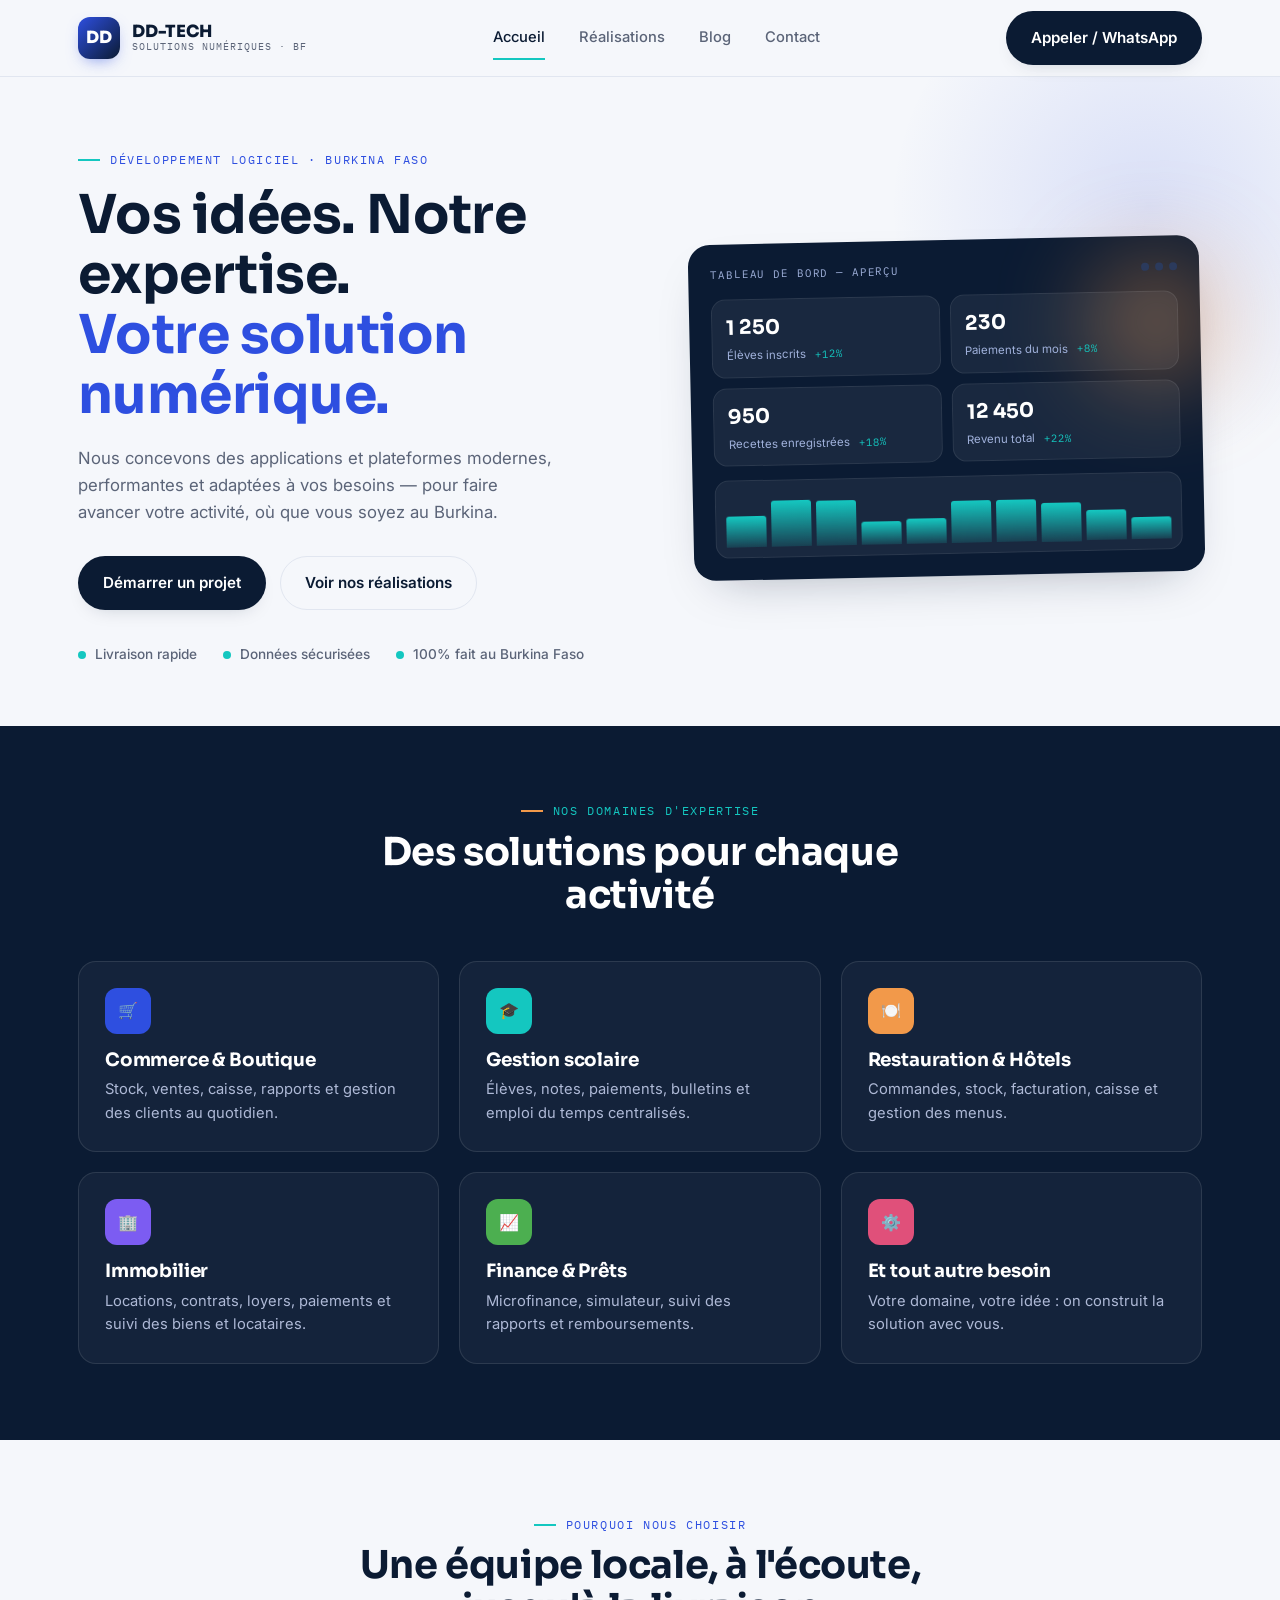
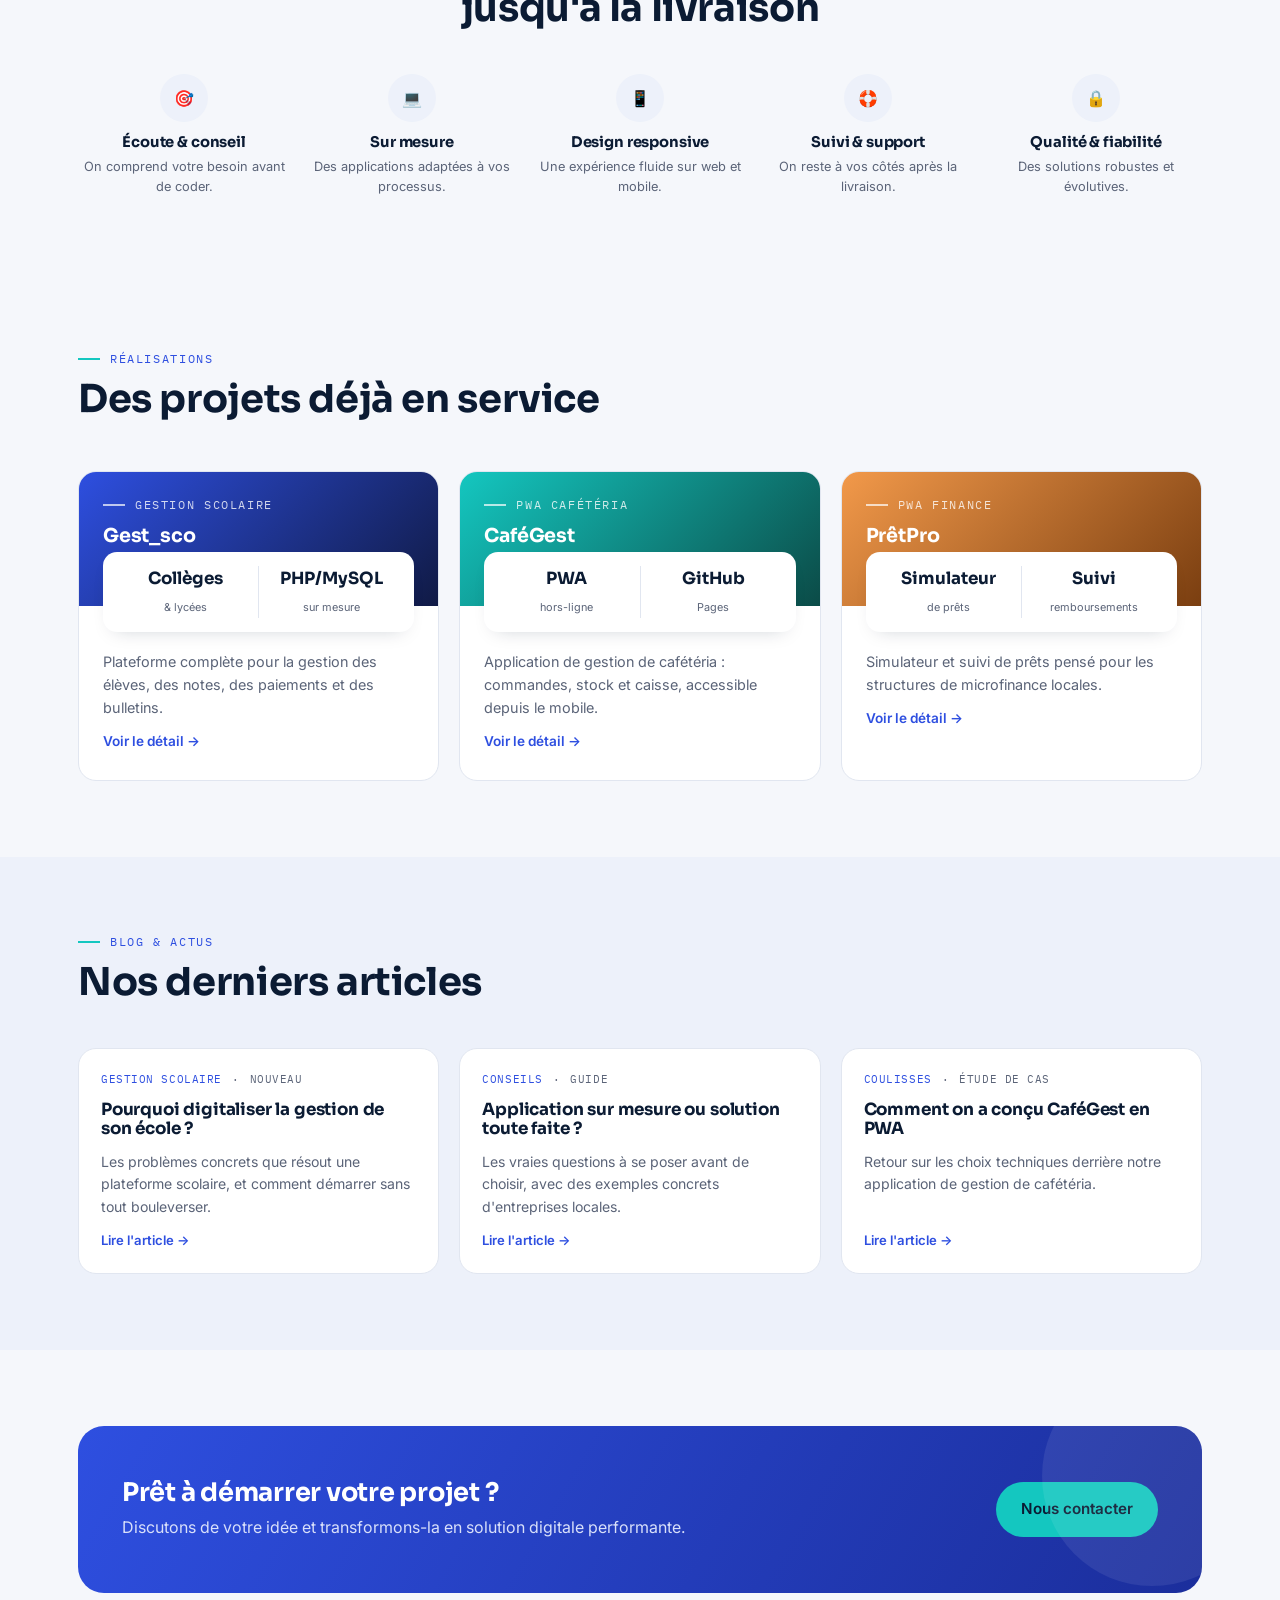
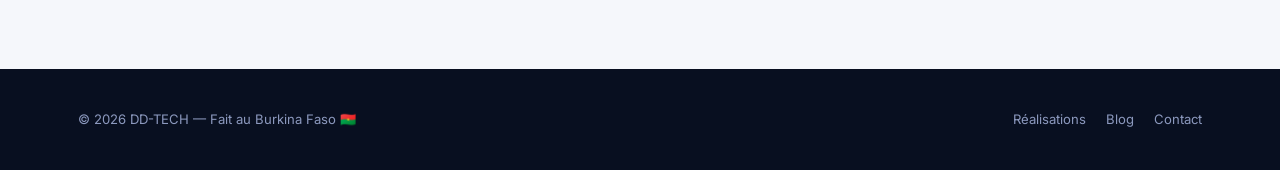
==== index.html @ 68075858 "Site vitrine DD-TECH" ====
<!doctype html>
<html lang="fr">
<head>
<meta charset="UTF-8">
<meta name="viewport" content="width=device-width, initial-scale=1">
<title>DD-TECH — Solutions numériques sur mesure au Burkina Faso</title>
<meta name="description" content="DD-TECH conçoit des applications web, mobiles et plateformes de gestion sur mesure pour les commerces, écoles, restaurants et cliniques du Burkina Faso.">
<link rel="stylesheet" href="style.css">
</head>
<body>

<header class="site-header">
  <div class="wrap">
    <a href="index.html" class="brand">
      <span class="brand-mark">DD</span>
      <span class="brand-text"><strong>DD-TECH</strong><span>Solutions numériques · BF</span></span>
    </a>
    <nav class="nav-links">
      <a href="index.html" class="active">Accueil</a>
      <a href="portfolio.html">Réalisations</a>
      <a href="blog.html">Blog</a>
      <a href="contact.html">Contact</a>
    </nav>
    <div class="nav-cta">
      <a class="btn btn-primary" href="tel:+22667540204">Appeler / WhatsApp</a>
    </div>
  </div>
</header>

<section class="hero">
  <div class="wrap hero-grid">
    <div class="hero-copy">
      <p class="eyebrow">Développement logiciel · Burkina Faso</p>
      <h1>Vos idées. Notre expertise.<br><span class="accent">Votre solution numérique.</span></h1>
      <p class="lead">Nous concevons des applications et plateformes modernes, performantes et adaptées à vos besoins — pour faire avancer votre activité, où que vous soyez au Burkina.</p>
      <div class="hero-actions">
        <a href="contact.html" class="btn btn-primary">Démarrer un projet</a>
        <a href="portfolio.html" class="btn btn-ghost">Voir nos réalisations</a>
      </div>
      <div class="hero-flags">
        <div class="hero-flag"><span class="dot"></span> Livraison rapide</div>
        <div class="hero-flag"><span class="dot"></span> Données sécurisées</div>
        <div class="hero-flag"><span class="dot"></span> 100% fait au Burkina Faso</div>
      </div>
    </div>

    <div class="hero-visual">
      <div class="dash">
        <div class="dash-top">
          <span>Tableau de bord — aperçu</span>
          <div class="dash-dots"><i></i><i></i><i></i></div>
        </div>
        <div class="dash-stats">
          <div class="stat-chip"><div class="num">1 250</div><div class="lbl">Élèves inscrits <span class="delta">+12%</span></div></div>
          <div class="stat-chip"><div class="num">230</div><div class="lbl">Paiements du mois <span class="delta">+8%</span></div></div>
          <div class="stat-chip"><div class="num">950</div><div class="lbl">Recettes enregistrées <span class="delta">+18%</span></div></div>
          <div class="stat-chip"><div class="num">12 450</div><div class="lbl">Revenu total <span class="delta">+22%</span></div></div>
        </div>
        <div class="dash-chart"><i></i><i></i><i></i><i></i><i></i><i></i><i></i><i></i><i></i><i></i></div>
      </div>
    </div>
  </div>
</section>

<section class="band-dark" id="services">
  <div class="wrap">
    <div class="section-head center">
      <p class="eyebrow" style="justify-content:center">Nos domaines d'expertise</p>
      <h2>Des solutions pour chaque activité</h2>
    </div>
    <div class="grid-3">
      <div class="card">
        <div class="icon" style="background:#2E4FE0;">🛒</div>
        <h3>Commerce & Boutique</h3>
        <p>Stock, ventes, caisse, rapports et gestion des clients au quotidien.</p>
      </div>
      <div class="card">
        <div class="icon" style="background:#14C7C0;">🎓</div>
        <h3>Gestion scolaire</h3>
        <p>Élèves, notes, paiements, bulletins et emploi du temps centralisés.</p>
      </div>
      <div class="card">
        <div class="icon" style="background:#F2994A;">🍽️</div>
        <h3>Restauration & Hôtels</h3>
        <p>Commandes, stock, facturation, caisse et gestion des menus.</p>
      </div>
      <div class="card">
        <div class="icon" style="background:#7C5CF2;">🏢</div>
        <h3>Immobilier</h3>
        <p>Locations, contrats, loyers, paiements et suivi des biens et locataires.</p>
      </div>
      <div class="card">
        <div class="icon" style="background:#4CAF50;">📈</div>
        <h3>Finance & Prêts</h3>
        <p>Microfinance, simulateur, suivi des rapports et remboursements.</p>
      </div>
      <div class="card">
        <div class="icon" style="background:#E0507A;">⚙️</div>
        <h3>Et tout autre besoin</h3>
        <p>Votre domaine, votre idée : on construit la solution avec vous.</p>
      </div>
    </div>
  </div>
</section>

<section>
  <div class="wrap">
    <div class="section-head center">
      <p class="eyebrow" style="justify-content:center">Pourquoi nous choisir</p>
      <h2>Une équipe locale, à l'écoute, jusqu'à la livraison</h2>
    </div>
    <div class="why-list">
      <div class="why-item"><div class="icon">🎯</div><h4>Écoute & conseil</h4><p>On comprend votre besoin avant de coder.</p></div>
      <div class="why-item"><div class="icon">💻</div><h4>Sur mesure</h4><p>Des applications adaptées à vos processus.</p></div>
      <div class="why-item"><div class="icon">📱</div><h4>Design responsive</h4><p>Une expérience fluide sur web et mobile.</p></div>
      <div class="why-item"><div class="icon">🛟</div><h4>Suivi & support</h4><p>On reste à vos côtés après la livraison.</p></div>
      <div class="why-item"><div class="icon">🔒</div><h4>Qualité & fiabilité</h4><p>Des solutions robustes et évolutives.</p></div>
    </div>
  </div>
</section>

<section id="portfolio-preview">
  <div class="wrap">
    <div class="section-head">
      <p class="eyebrow">Réalisations</p>
      <h2>Des projets déjà en service</h2>
    </div>
    <div class="grid-3" style="margin-top:50px;">

      <div class="proj-card">
        <div class="proj-top" style="background:linear-gradient(135deg,#2E4FE0,#101A45);">
          <p class="eyebrow">Gestion scolaire</p>
          <h3>Gest_sco</h3>
          <div class="proj-stats">
            <div><b>Collèges</b><span>& lycées</span></div>
            <div><b>PHP/MySQL</b><span>sur mesure</span></div>
          </div>
        </div>
        <div class="proj-body">
          <p>Plateforme complète pour la gestion des élèves, des notes, des paiements et des bulletins.</p>
          <a href="portfolio.html">Voir le détail →</a>
        </div>
      </div>

      <div class="proj-card">
        <div class="proj-top" style="background:linear-gradient(135deg,#14C7C0,#0B4B47);">
          <p class="eyebrow">PWA cafétéria</p>
          <h3>CaféGest</h3>
          <div class="proj-stats">
            <div><b>PWA</b><span>hors-ligne</span></div>
            <div><b>GitHub</b><span>Pages</span></div>
          </div>
        </div>
        <div class="proj-body">
          <p>Application de gestion de cafétéria : commandes, stock et caisse, accessible depuis le mobile.</p>
          <a href="portfolio.html">Voir le détail →</a>
        </div>
      </div>

      <div class="proj-card">
        <div class="proj-top" style="background:linear-gradient(135deg,#F2994A,#7A3E10);">
          <p class="eyebrow">PWA finance</p>
          <h3>PrêtPro</h3>
          <div class="proj-stats">
            <div><b>Simulateur</b><span>de prêts</span></div>
            <div><b>Suivi</b><span>remboursements</span></div>
          </div>
        </div>
        <div class="proj-body">
          <p>Simulateur et suivi de prêts pensé pour les structures de microfinance locales.</p>
          <a href="portfolio.html">Voir le détail →</a>
        </div>
      </div>

    </div>
  </div>
</section>

<section id="blog-preview" style="background:var(--paper-2);">
  <div class="wrap">
    <div class="section-head">
      <p class="eyebrow">Blog & actus</p>
      <h2>Nos derniers articles</h2>
    </div>
    <div class="grid-3" style="margin-top:40px;">
      <a class="post-card" href="blog/pourquoi-digitaliser-son-ecole.html">
        <div class="post-meta"><span class="cat">Gestion scolaire</span><span>·</span><span>Nouveau</span></div>
        <h3>Pourquoi digitaliser la gestion de son école ?</h3>
        <p>Les problèmes concrets que résout une plateforme scolaire, et comment démarrer sans tout bouleverser.</p>
        <span class="post-read">Lire l'article →</span>
      </a>
      <a class="post-card" href="blog/choisir-application-sur-mesure.html">
        <div class="post-meta"><span class="cat">Conseils</span><span>·</span><span>Guide</span></div>
        <h3>Application sur mesure ou solution toute faite ?</h3>
        <p>Les vraies questions à se poser avant de choisir, avec des exemples concrets d'entreprises locales.</p>
        <span class="post-read">Lire l'article →</span>
      </a>
      <a class="post-card" href="blog/dd-tech-cafegest.html">
        <div class="post-meta"><span class="cat">Coulisses</span><span>·</span><span>Étude de cas</span></div>
        <h3>Comment on a conçu CaféGest en PWA</h3>
        <p>Retour sur les choix techniques derrière notre application de gestion de cafétéria.</p>
        <span class="post-read">Lire l'article →</span>
      </a>
    </div>
  </div>
</section>

<section>
  <div class="wrap">
    <div class="cta-band">
      <div>
        <h2>Prêt à démarrer votre projet ?</h2>
        <p>Discutons de votre idée et transformons-la en solution digitale performante.</p>
      </div>
      <a href="contact.html" class="btn btn-accent">Nous contacter</a>
    </div>
  </div>
</section>

<footer>
  <div class="wrap">
    <span>© <span class="year"></span> DD-TECH — Fait au Burkina Faso 🇧🇫</span>
    <div class="foot-links">
      <a href="portfolio.html">Réalisations</a>
      <a href="blog.html">Blog</a>
      <a href="contact.html">Contact</a>
    </div>
  </div>
</footer>

<script src="script.js"></script>
</body>
</html>
---- style.css ----
/* =========================================================
   DD-TECH — style.css
   Palette : Encre #0B1B33 · Indigo #2E4FE0 · Cyan #14C7C0
             Signal #F2994A · Papier #F5F7FB · Texte #101828
   Display : Sora · Corps : Inter · Utilitaire : IBM Plex Mono
   ========================================================= */

@import url('https://fonts.googleapis.com/css2?family=Sora:wght@600;700;800&family=Inter:wght@400;500;600&family=IBM+Plex+Mono:wght@500&display=swap');

:root{
  --ink:#0B1B33;
  --indigo:#2E4FE0;
  --indigo-dim:#3E5BE0;
  --cyan:#14C7C0;
  --signal:#F2994A;
  --paper:#F5F7FB;
  --paper-2:#EDF1FA;
  --text:#101828;
  --muted:#5B6478;
  --line:#E1E6F0;
  --white:#FFFFFF;

  --display: 'Sora', sans-serif;
  --body: 'Inter', sans-serif;
  --mono: 'IBM Plex Mono', monospace;

  --radius: 18px;
  --radius-sm: 10px;
  --shadow: 0 20px 50px -25px rgba(11,27,51,.35);
  --shadow-sm: 0 8px 20px -12px rgba(11,27,51,.25);
}

*{box-sizing:border-box; margin:0; padding:0;}
html{scroll-behavior:smooth;}
body{
  font-family: var(--body);
  color: var(--text);
  background: var(--paper);
  line-height:1.6;
  -webkit-font-smoothing:antialiased;
}
img{max-width:100%; display:block;}
a{color:inherit; text-decoration:none;}
ul{list-style:none;}

@media (prefers-reduced-motion: reduce){
  *{animation-duration:.001ms !important; animation-iteration-count:1 !important; transition-duration:.001ms !important; scroll-behavior:auto !important;}
}

:focus-visible{
  outline: 3px solid var(--cyan);
  outline-offset: 3px;
  border-radius: 4px;
}

.wrap{
  max-width:1180px;
  margin:0 auto;
  padding:0 28px;
}

.eyebrow{
  font-family:var(--mono);
  font-size:.72rem;
  letter-spacing:.14em;
  text-transform:uppercase;
  color: var(--indigo);
  display:flex;
  align-items:center;
  gap:10px;
}
.eyebrow::before{
  content:"";
  width:22px; height:2px;
  background:var(--cyan);
  display:inline-block;
}

h1,h2,h3,h4{
  font-family: var(--display);
  color: var(--ink);
  line-height:1.12;
  letter-spacing:-.01em;
}
h2{font-size: clamp(1.6rem, 2.4vw + 1rem, 2.4rem); margin-top:10px;}
h3{font-size:1.15rem;}
p{color:var(--muted);}

.btn{
  display:inline-flex;
  align-items:center;
  gap:8px;
  font-family:var(--body);
  font-weight:600;
  font-size:.95rem;
  padding:14px 24px;
  border-radius: 100px;
  border:1px solid transparent;
  cursor:pointer;
  transition: transform .18s ease, box-shadow .18s ease, background .18s ease;
}
.btn-primary{
  background: var(--ink);
  color:var(--white);
  box-shadow: var(--shadow-sm);
}
.btn-primary:hover{ transform: translateY(-2px); box-shadow: var(--shadow); }
.btn-ghost{
  background:transparent;
  border-color: var(--line);
  color:var(--ink);
}
.btn-ghost:hover{ border-color: var(--indigo); color:var(--indigo); }
.btn-accent{
  background: var(--cyan);
  color: var(--ink);
}
.btn-accent:hover{ transform: translateY(-2px); box-shadow: var(--shadow); }

/* ---------- Header ---------- */
.site-header{
  position: sticky; top:0; z-index:50;
  background: rgba(245,247,251,.85);
  backdrop-filter: blur(10px);
  border-bottom:1px solid var(--line);
}
.site-header .wrap{
  display:flex; align-items:center; justify-content:space-between;
  height:76px;
}
.brand{ display:flex; align-items:center; gap:12px; }
.brand-mark{
  width:42px; height:42px; border-radius:12px;
  background: linear-gradient(135deg, var(--indigo), var(--ink));
  color:#fff; font-family:var(--display); font-weight:800; font-size:1.05rem;
  display:flex; align-items:center; justify-content:center;
  box-shadow: 0 6px 16px -6px rgba(46,79,224,.6);
}
.brand-text{ display:flex; flex-direction:column; line-height:1.1; }
.brand-text strong{ font-family:var(--display); font-weight:800; font-size:1.05rem; color:var(--ink); letter-spacing:-.01em;}
.brand-text span{ font-family:var(--mono); font-size:.62rem; letter-spacing:.1em; color:var(--muted); text-transform:uppercase;}

.nav-links{ display:flex; align-items:center; gap:34px; }
.nav-links a{
  font-size:.92rem; font-weight:500; color:var(--muted);
  position:relative; padding:4px 0;
}
.nav-links a:hover, .nav-links a.active{ color:var(--ink); }
.nav-links a.active::after{
  content:""; position:absolute; left:0; right:0; bottom:-6px; height:2px; background:var(--cyan);
}
.nav-cta{ display:flex; align-items:center; gap:14px; }
.nav-toggle{ display:none; }

/* ---------- Hero ---------- */
.hero{
  padding: 74px 0 60px;
  position:relative;
  overflow:hidden;
}
.hero::before{
  content:"";
  position:absolute; inset:-20% -10% auto auto;
  width:520px; height:520px;
  background: radial-gradient(circle, rgba(46,79,224,.14), transparent 70%);
  pointer-events:none;
}
.hero-grid{
  display:grid;
  grid-template-columns: 1.05fr .95fr;
  gap:48px;
  align-items:center;
}
.hero-copy h1{
  font-size: clamp(2.1rem, 3.6vw + 1rem, 3.35rem);
  margin: 16px 0 20px;
}
.hero-copy h1 .accent{ color: var(--indigo); }
.hero-copy p.lead{
  font-size:1.05rem;
  max-width:480px;
  margin-bottom:30px;
}
.hero-actions{ display:flex; gap:14px; flex-wrap:wrap; margin-bottom:34px;}
.hero-flags{ display:flex; gap:26px; flex-wrap:wrap; }
.hero-flag{ display:flex; align-items:center; gap:9px; font-size:.85rem; color:var(--muted); font-weight:500;}
.hero-flag .dot{ width:8px; height:8px; border-radius:50%; background:var(--cyan); }

/* ---- signature: mini live dashboard mockup ---- */
.dash{
  background: var(--ink);
  border-radius: 22px;
  padding: 22px;
  color:#fff;
  box-shadow: var(--shadow);
  position:relative;
  transform: rotate(-1.2deg);
}
.dash::after{
  content:"";
  position:absolute; top:26px; right:-16px;
  width:120px; height:120px;
  background: var(--signal);
  border-radius:50%;
  filter: blur(50px);
  opacity:.5;
  z-index:-1;
}
.dash-top{ display:flex; justify-content:space-between; align-items:center; margin-bottom:16px;}
.dash-top span{ font-family:var(--mono); font-size:.68rem; letter-spacing:.08em; color:#9FB0DA; text-transform:uppercase;}
.dash-dots{ display:flex; gap:6px;}
.dash-dots i{ width:8px; height:8px; border-radius:50%; background:#2B3A5C; display:block;}
.dash-stats{ display:grid; grid-template-columns:1fr 1fr; gap:10px; margin-bottom:14px;}
.stat-chip{
  background: rgba(255,255,255,.06);
  border:1px solid rgba(255,255,255,.08);
  border-radius:14px;
  padding:12px 14px;
}
.stat-chip .num{ font-family:var(--display); font-weight:700; font-size:1.25rem; }
.stat-chip .lbl{ font-size:.72rem; color:#9FB0DA; margin-top:2px;}
.stat-chip .delta{ font-family:var(--mono); font-size:.66rem; color:var(--cyan); margin-left:6px;}
.dash-chart{
  height:78px;
  border-radius:14px;
  background: rgba(255,255,255,.06);
  border:1px solid rgba(255,255,255,.08);
  display:flex; align-items:flex-end; gap:5px;
  padding:10px;
}
.dash-chart i{
  flex:1;
  background: linear-gradient(180deg, var(--cyan), rgba(20,199,192,.15));
  border-radius:3px 3px 0 0;
  animation: rise 1.4s ease-out both;
}
@keyframes rise{ from{ transform: scaleY(0); transform-origin:bottom;} to{ transform: scaleY(1);} }

/* ---------- section shell ---------- */
section{ padding: 76px 0; }
.section-head{ max-width:640px; margin-bottom:44px; }
.section-head.center{ margin-left:auto; margin-right:auto; text-align:center; }

.band-dark{
  background: var(--ink);
  color:#fff;
}
.band-dark .eyebrow{ color: var(--cyan); }
.band-dark .eyebrow::before{ background: var(--signal); }
.band-dark h2{ color:#fff; }
.band-dark p{ color:#AEB9D6; }

/* ---------- services grid ---------- */
.grid-3{ display:grid; grid-template-columns: repeat(3, 1fr); gap:20px; }
.grid-2{ display:grid; grid-template-columns: repeat(2, 1fr); gap:20px; }

.card{
  background:#fff;
  border:1px solid var(--line);
  border-radius: var(--radius);
  padding:26px;
  transition: transform .2s ease, box-shadow .2s ease, border-color .2s ease;
}
.card:hover{ transform: translateY(-4px); box-shadow: var(--shadow-sm); border-color: transparent; }
.card .icon{
  width:46px; height:46px;
  border-radius:12px;
  display:flex; align-items:center; justify-content:center;
  margin-bottom:16px;
  font-family:var(--display); font-weight:700; color:#fff;
}
.card p{ font-size:.92rem; margin-top:8px; }
.card .tags{ margin-top:14px; display:flex; gap:8px; flex-wrap:wrap; }
.card .tags span{
  font-family:var(--mono); font-size:.68rem; color:var(--muted);
  background:var(--paper-2); padding:4px 9px; border-radius:100px;
}

.band-dark .card{
  background: rgba(255,255,255,.04);
  border-color: rgba(255,255,255,.1);
}
.band-dark .card:hover{ border-color: var(--cyan); }
.band-dark .card h3{ color:#fff; }
.band-dark .card p{ color:#AEB9D6; }

/* ---------- why us ---------- */
.why-list{ display:grid; grid-template-columns: repeat(5, 1fr); gap:16px; }
.why-item{ text-align:center; }
.why-item .icon{
  width:48px; height:48px; margin:0 auto 12px;
  border-radius:50%;
  background: var(--paper-2);
  display:flex; align-items:center; justify-content:center;
  color: var(--indigo);
}
.why-item h4{ font-size:.92rem; margin-bottom:6px; }
.why-item p{ font-size:.8rem; }

/* ---------- portfolio preview cards ---------- */
.proj-card{
  background:#fff; border:1px solid var(--line); border-radius: var(--radius);
  overflow:hidden;
  transition: transform .2s ease, box-shadow .2s ease;
}
.proj-card:hover{ transform: translateY(-4px); box-shadow: var(--shadow); }
.proj-top{
  padding:24px 24px 60px;
  color:#fff; position:relative;
}
.proj-top .eyebrow{ color: rgba(255,255,255,.8); }
.proj-top .eyebrow::before{ background: rgba(255,255,255,.7); }
.proj-top h3{ color:#fff; margin-top:10px; font-size:1.2rem; }
.proj-stats{
  position:absolute; left:24px; right:24px; bottom:-26px;
  background:#fff;
  border-radius:14px;
  box-shadow: var(--shadow-sm);
  display:flex;
  padding:14px 10px;
}
.proj-stats div{ flex:1; text-align:center; border-right:1px solid var(--line); }
.proj-stats div:last-child{ border-right:none; }
.proj-stats b{ display:block; font-family:var(--display); font-size:1.05rem; color:var(--ink); }
.proj-stats span{ font-size:.68rem; color:var(--muted); }
.proj-body{ padding:44px 24px 26px; }
.proj-body p{ font-size:.9rem; }
.proj-body a{ font-size:.85rem; font-weight:600; color: var(--indigo); display:inline-flex; align-items:center; gap:6px; margin-top:12px;}

/* ---------- blog cards ---------- */
.post-card{
  background:#fff; border:1px solid var(--line); border-radius: var(--radius);
  padding:22px; display:flex; flex-direction:column; gap:12px;
  transition: transform .2s ease, box-shadow .2s ease;
}
.post-card:hover{ transform: translateY(-4px); box-shadow: var(--shadow-sm); }
.post-meta{ font-family:var(--mono); font-size:.7rem; color:var(--muted); display:flex; gap:10px; align-items:center; text-transform:uppercase; letter-spacing:.05em;}
.post-meta .cat{ color: var(--indigo); }
.post-card h3{ font-size:1.05rem; }
.post-card p{ font-size:.88rem; }
.post-read{ font-size:.82rem; font-weight:600; color:var(--indigo); margin-top:auto; }

/* ---------- contact ---------- */
.contact-grid{
  display:grid; grid-template-columns: 1fr 1fr; gap:40px; align-items:start;
}
.contact-line{
  display:flex; align-items:center; gap:14px;
  padding:16px 0; border-bottom:1px solid rgba(255,255,255,.1);
}
.contact-line .icon{
  width:38px; height:38px; border-radius:10px; background: rgba(255,255,255,.08);
  display:flex; align-items:center; justify-content:center; color: var(--cyan); flex-shrink:0;
}
.contact-line a, .contact-line span{ font-weight:600; }
.contact-line small{ display:block; color:#8C99BE; font-size:.72rem; font-family:var(--mono);}

form.contact-form{ display:flex; flex-direction:column; gap:14px; }
.contact-form input, .contact-form textarea, .contact-form select{
  width:100%;
  background: rgba(255,255,255,.06);
  border:1px solid rgba(255,255,255,.14);
  border-radius: var(--radius-sm);
  padding:14px 16px;
  color:#fff;
  font-family:var(--body);
  font-size:.92rem;
}
.contact-form input::placeholder, .contact-form textarea::placeholder{ color:#8C99BE; }
.contact-form label{ font-size:.78rem; color:#AEB9D6; margin-bottom:-8px; }
.form-note{ font-size:.76rem; color:#8C99BE; }

/* ---------- footer ---------- */
footer{
  background:#080F20;
  color:#8C99BE;
  padding: 40px 0;
  font-size:.82rem;
}
footer .wrap{ display:flex; justify-content:space-between; align-items:center; flex-wrap:wrap; gap:14px;}
footer .foot-links{ display:flex; gap:20px; }
footer .foot-links a:hover{ color:#fff; }

/* ---------- article page ---------- */
.article-hero{ padding:60px 0 30px; }
.article-hero .eyebrow{ margin-bottom:14px; }
.article-body{ max-width:720px; margin:0 auto; padding-bottom:60px; }
.article-body h2{ margin-top:34px; margin-bottom:12px; font-size:1.4rem; }
.article-body p{ color:var(--text); font-size:1rem; margin-bottom:16px; }
.article-body ul{ margin: 0 0 16px 20px; list-style:disc; color:var(--text); }
.article-body ul li{ margin-bottom:6px; }
.article-cover{
  height:280px; border-radius: var(--radius);
  background: linear-gradient(135deg, var(--ink), var(--indigo));
  display:flex; align-items:center; justify-content:center;
  margin: 20px 0 10px;
}

/* ---------- page hero (portfolio/blog/contact headers) ---------- */
.page-hero{ padding: 56px 0 20px; }
.page-hero h1{ font-size: clamp(1.9rem, 2.6vw + 1rem, 2.7rem); margin-top:12px; }
.page-hero p{ max-width:560px; margin-top:14px; }

.cta-band{
  background: linear-gradient(120deg, var(--indigo), #1B2E9C);
  border-radius: 26px;
  padding: 52px 44px;
  color:#fff;
  display:flex; align-items:center; justify-content:space-between; gap:30px;
  flex-wrap:wrap;
  position:relative;
  overflow:hidden;
}
.cta-band::before{
  content:""; position:absolute; right:-60px; top:-60px; width:220px; height:220px;
  background: rgba(255,255,255,.08); border-radius:50%;
}
.cta-band h2{ color:#fff; margin:0 0 8px; font-size:1.6rem;}
.cta-band p{ color:#D9E0FA; margin:0; }

/* ---------- responsive ---------- */
@media (max-width: 900px){
  .hero-grid{ grid-template-columns:1fr; }
  .grid-3{ grid-template-columns: 1fr 1fr; }
  .why-list{ grid-template-columns: repeat(3,1fr); }
  .contact-grid{ grid-template-columns:1fr; }
  .nav-links{ display:none; }
}
@media (max-width: 640px){
  .grid-3, .grid-2{ grid-template-columns:1fr; }
  .why-list{ grid-template-columns: repeat(2,1fr); }
  .cta-band{ flex-direction:column; text-align:center; }
  footer .wrap{ flex-direction:column; text-align:center; }
}
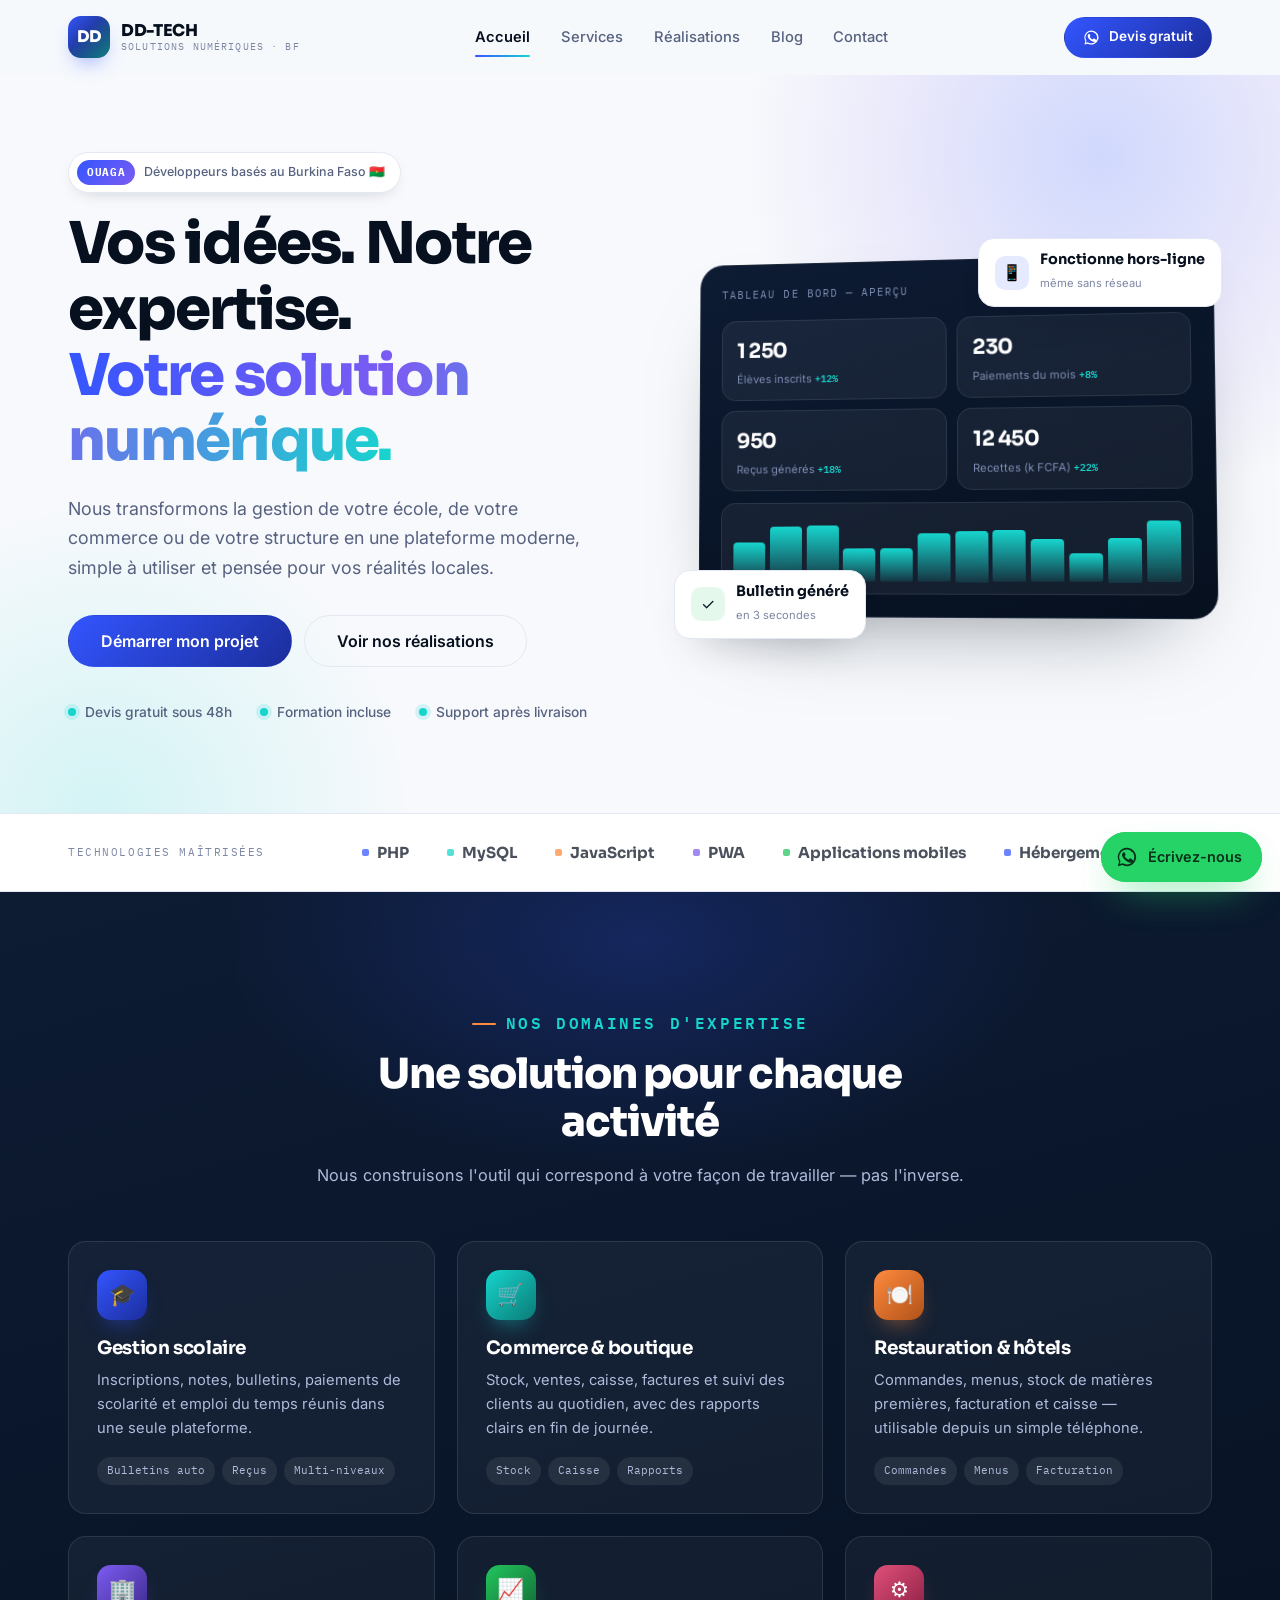
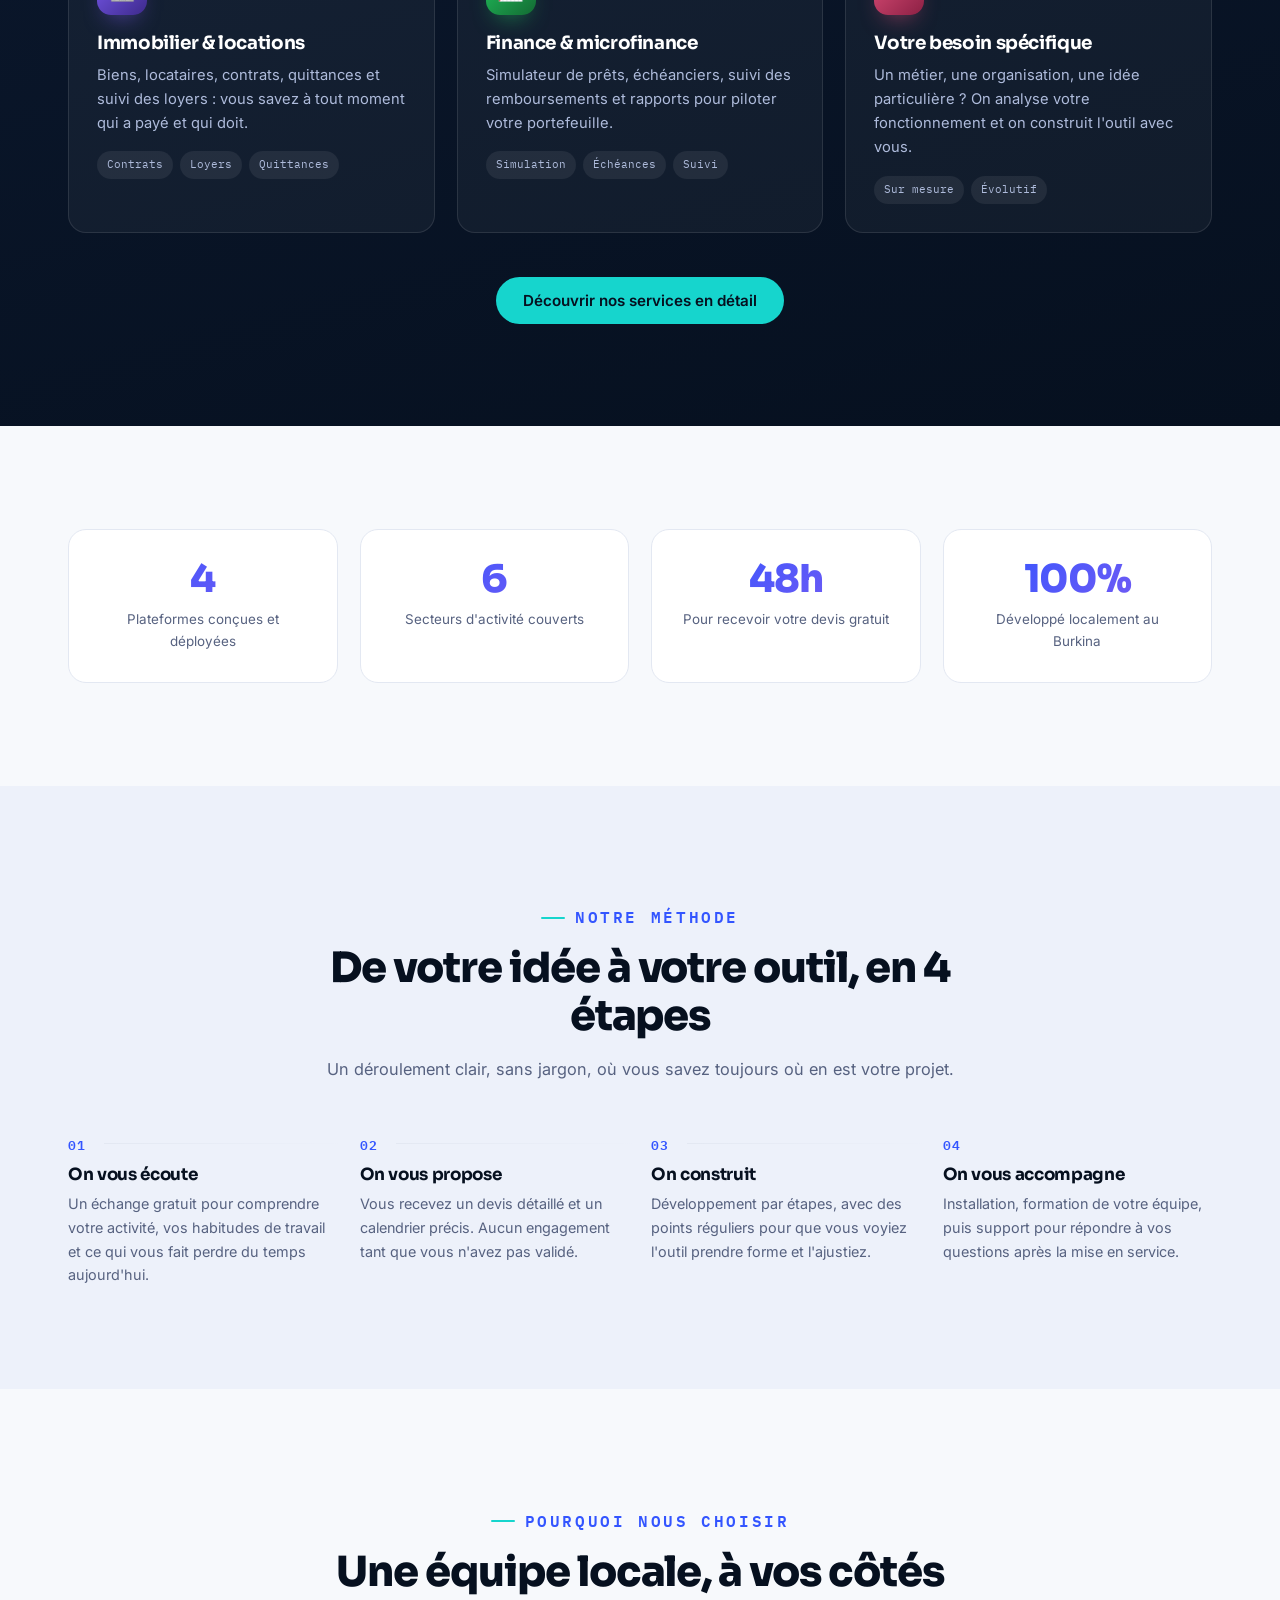
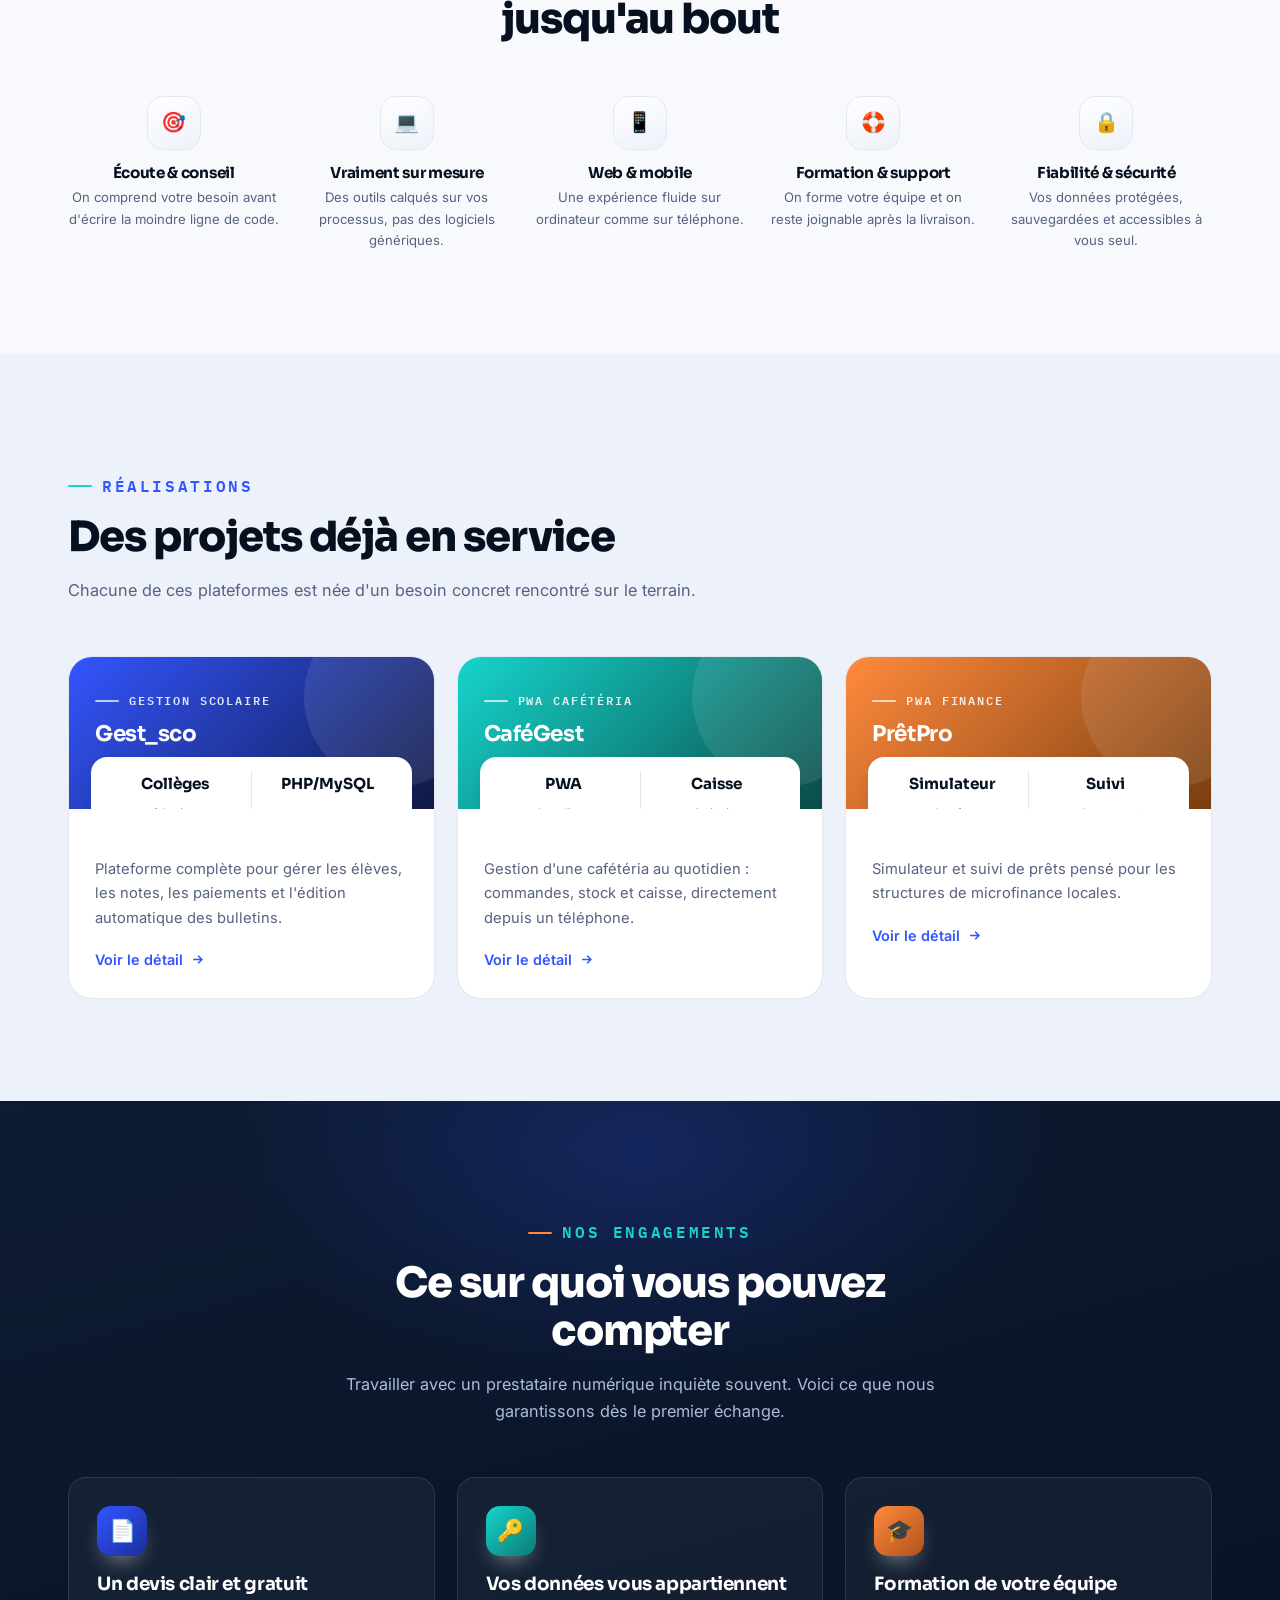
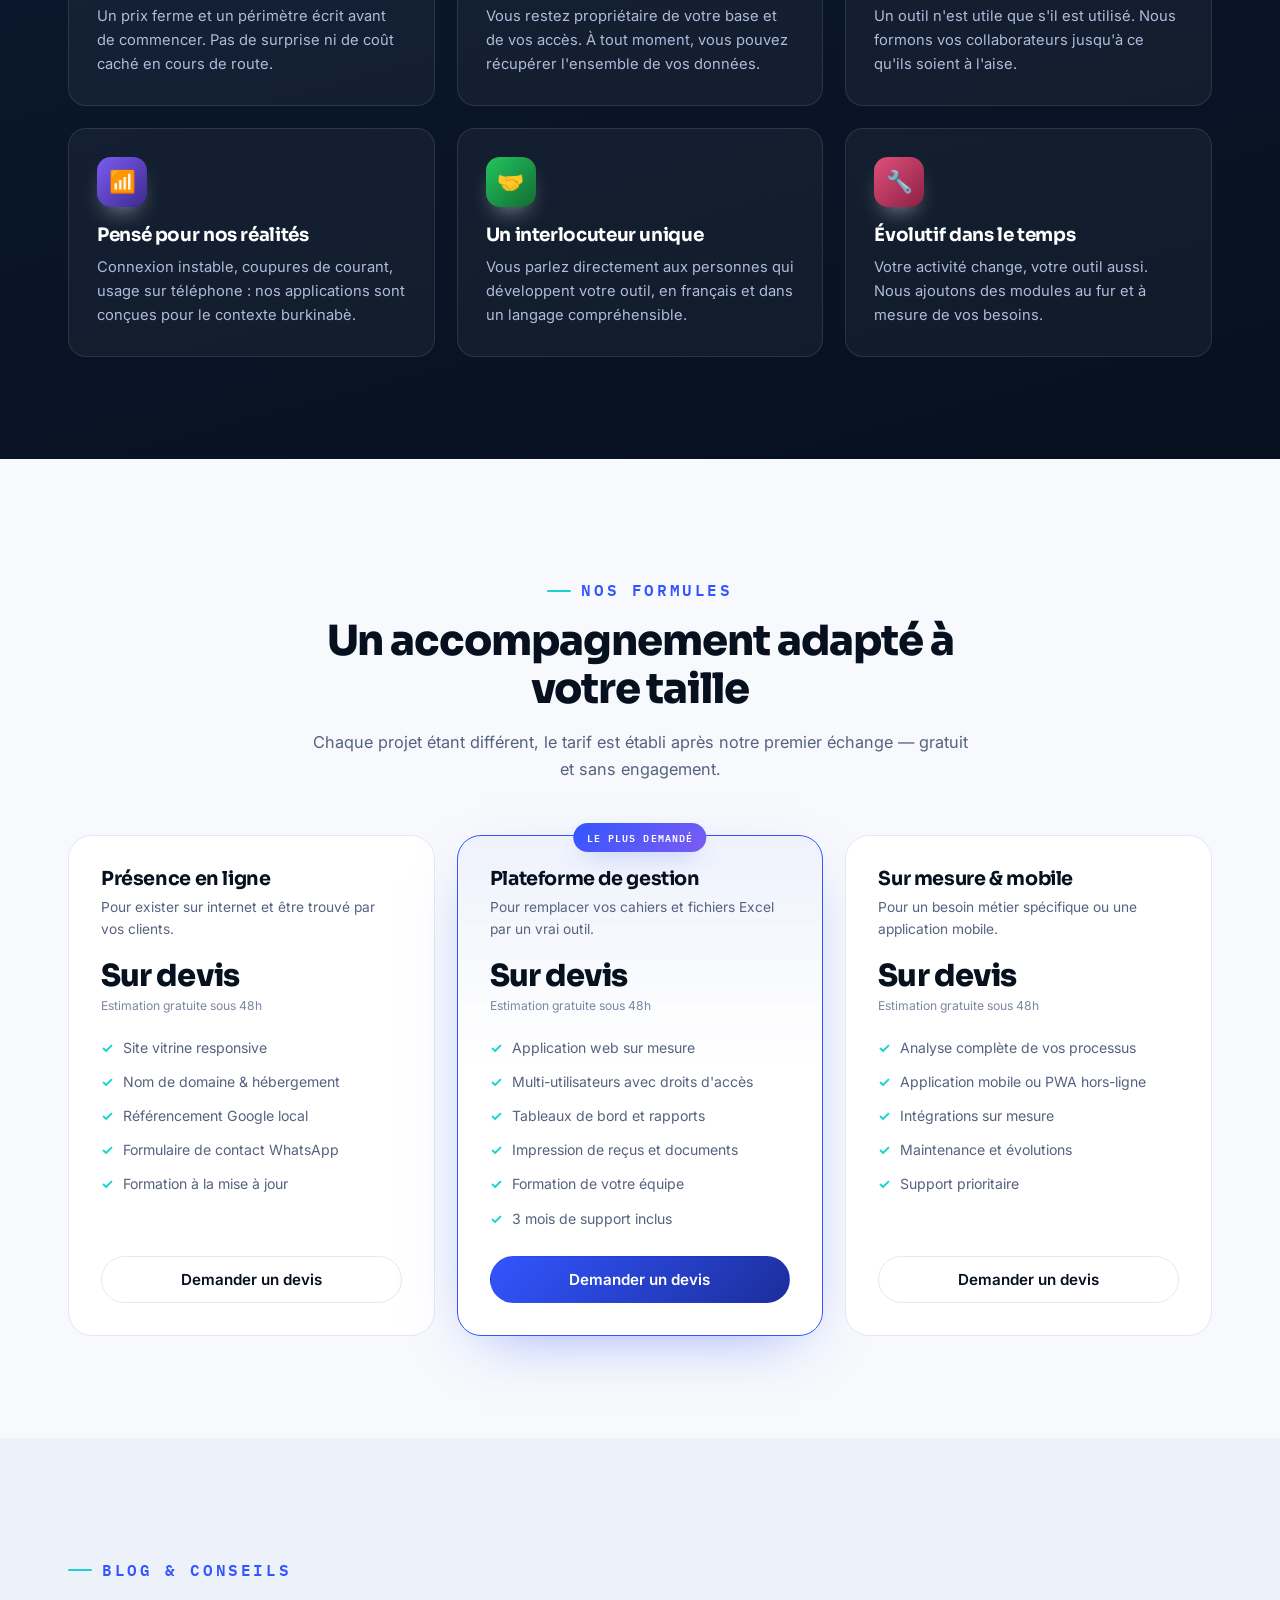
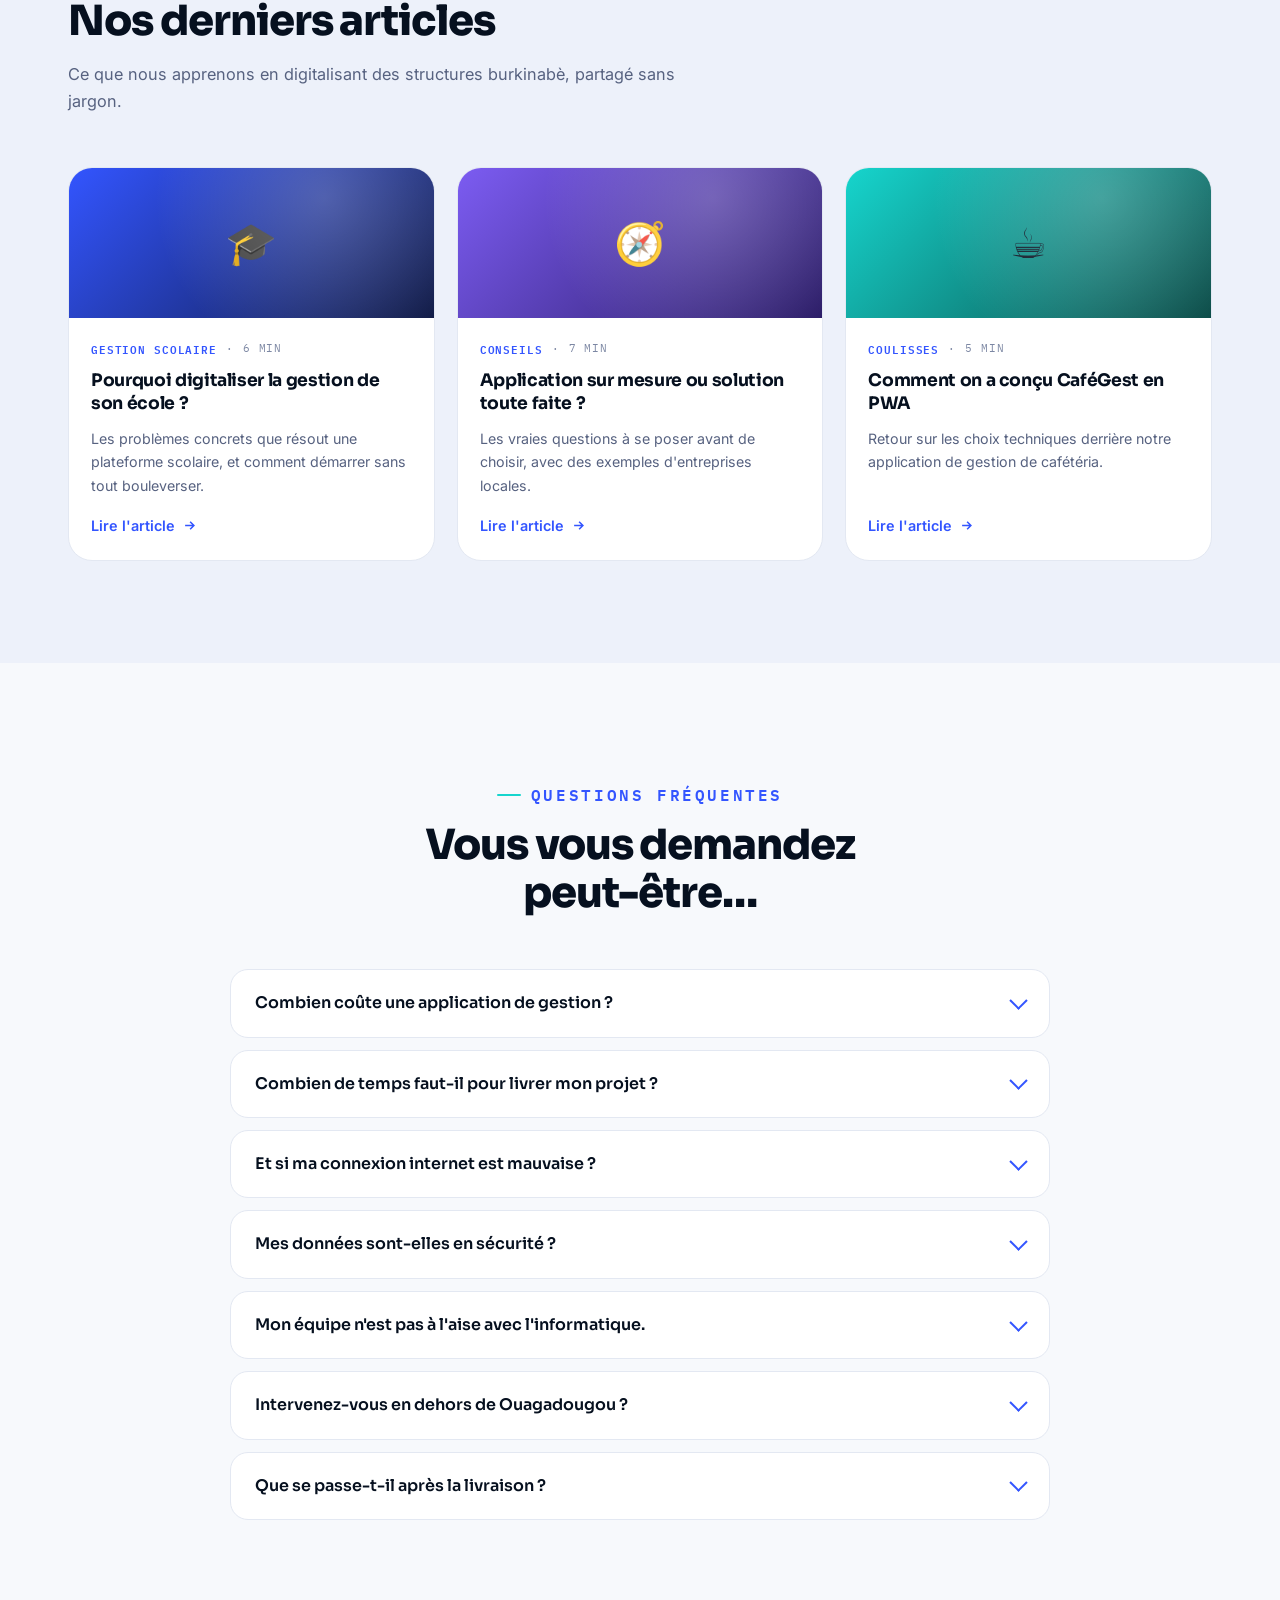
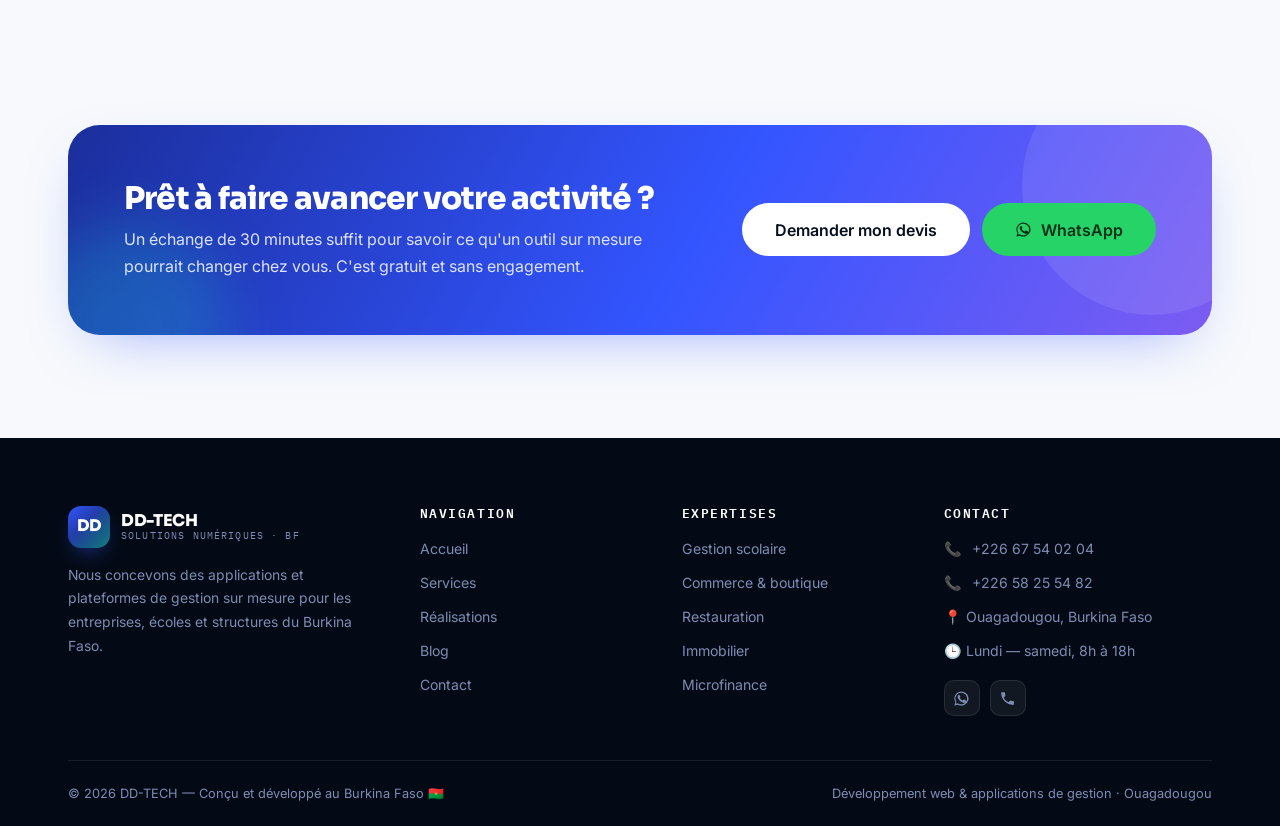
==== commit ac8ebb9d: "Ajout page services, blog (3 articles), SEO : sitemap, robots.txt, favicon, 404" ====
--- a/index.html
+++ b/index.html
@@ -3,132 +3,280 @@
 <head>
 <meta charset="UTF-8">
 <meta name="viewport" content="width=device-width, initial-scale=1">
-<title>DD-TECH — Solutions numériques sur mesure au Burkina Faso</title>
-<meta name="description" content="DD-TECH conçoit des applications web, mobiles et plateformes de gestion sur mesure pour les commerces, écoles, restaurants et cliniques du Burkina Faso.">
+<title>DD-TECH — Applications & logiciels de gestion sur mesure au Burkina Faso</title>
+<meta name="description" content="DD-TECH conçoit des applications web, mobiles et plateformes de gestion sur mesure pour les écoles, commerces, restaurants et structures de microfinance du Burkina Faso. Devis gratuit sous 48h.">
+<meta name="keywords" content="développement web Burkina Faso, application de gestion Ouagadougou, logiciel gestion scolaire Burkina, création site internet Ouagadougou, application mobile Burkina Faso">
+<meta name="author" content="DD-TECH">
+<meta name="theme-color" content="#06101F">
+<link rel="canonical" href="https://dd-tech.bf/">
+
+<!-- Partage réseaux sociaux / WhatsApp -->
+<meta property="og:type" content="website">
+<meta property="og:locale" content="fr_FR">
+<meta property="og:site_name" content="DD-TECH">
+<meta property="og:title" content="DD-TECH — Vos idées, notre expertise, votre solution numérique">
+<meta property="og:description" content="Applications et plateformes de gestion sur mesure pour les écoles, commerces et entreprises du Burkina Faso. Devis gratuit sous 48h.">
+<meta property="og:url" content="https://dd-tech.bf/">
+<meta property="og:image" content="https://dd-tech.bf/og-image.png">
+<meta name="twitter:card" content="summary_large_image">
+<meta name="twitter:title" content="DD-TECH — Solutions numériques sur mesure au Burkina Faso">
+<meta name="twitter:description" content="Applications et plateformes de gestion sur mesure. Devis gratuit sous 48h.">
+<meta name="twitter:image" content="https://dd-tech.bf/og-image.png">
+
+<link rel="icon" href="favicon.svg" type="image/svg+xml">
+<link rel="preconnect" href="https://fonts.googleapis.com">
+<link rel="preconnect" href="https://fonts.gstatic.com" crossorigin>
 <link rel="stylesheet" href="style.css">
+
+<script type="application/ld+json">
+{
+  "@context": "https://schema.org",
+  "@type": "ProfessionalService",
+  "name": "DD-TECH",
+  "description": "Conception d'applications web, mobiles et plateformes de gestion sur mesure au Burkina Faso.",
+  "url": "https://dd-tech.bf/",
+  "telephone": "+22667540204",
+  "areaServed": { "@type": "Country", "name": "Burkina Faso" },
+  "address": {
+    "@type": "PostalAddress",
+    "addressLocality": "Ouagadougou",
+    "addressCountry": "BF"
+  },
+  "priceRange": "Sur devis",
+  "openingHoursSpecification": {
+    "@type": "OpeningHoursSpecification",
+    "dayOfWeek": ["Monday","Tuesday","Wednesday","Thursday","Friday","Saturday"],
+    "opens": "08:00",
+    "closes": "18:00"
+  }
+}
+</script>
 </head>
 <body>
 
+<a href="#main" class="skip-link">Aller au contenu</a>
+
 <header class="site-header">
   <div class="wrap">
-    <a href="index.html" class="brand">
-      <span class="brand-mark">DD</span>
-      <span class="brand-text"><strong>DD-TECH</strong><span>Solutions numériques · BF</span></span>
+    <a href="index.html" class="brand" aria-label="DD-TECH, accueil">
+      <span class="brand-mark"><span>DD</span></span>
+      <span class="brand-text"><strong>DD-TECH</strong><small>Solutions numériques · BF</small></span>
     </a>
-    <nav class="nav-links">
+    <nav class="nav-links" id="nav-menu" aria-label="Navigation principale">
       <a href="index.html" class="active">Accueil</a>
+      <a href="services.html">Services</a>
       <a href="portfolio.html">Réalisations</a>
       <a href="blog.html">Blog</a>
       <a href="contact.html">Contact</a>
     </nav>
+    <button class="nav-toggle" aria-label="Ouvrir le menu" aria-expanded="false" aria-controls="nav-menu"><i></i></button>
     <div class="nav-cta">
-      <a class="btn btn-primary" href="tel:+22667540204">Appeler / WhatsApp</a>
+      <a class="btn btn-primary btn-sm" href="https://wa.me/22667540204?text=Bonjour%20DD-TECH%2C%20je%20souhaite%20discuter%20d%27un%20projet." target="_blank" rel="noopener">
+        <svg viewBox="0 0 24 24" fill="currentColor" aria-hidden="true"><path d="M17.5 14.4c-.3-.2-1.7-.9-2-1-.3-.1-.4-.2-.6.1-.2.3-.7.9-.9 1.1-.2.2-.3.2-.6.1-1.6-.8-2.7-1.5-3.8-3.3-.3-.5.3-.5.8-1.5.1-.2 0-.3 0-.5s-.6-1.5-.9-2.1c-.2-.5-.4-.4-.6-.4h-.5c-.2 0-.5.1-.8.4-.3.3-1 1-1 2.5s1.1 2.9 1.2 3.1c.1.2 2.1 3.2 5.1 4.5 1.9.8 2.6.9 3.5.7.6-.1 1.7-.7 1.9-1.4.2-.7.2-1.2.2-1.4-.1-.1-.3-.2-.6-.4M12 2a10 10 0 0 0-8.6 15.1L2 22l5-1.3A10 10 0 1 0 12 2m0 18.2c-1.6 0-3.2-.5-4.6-1.3l-.3-.2-3 .8.8-2.9-.2-.3A8.2 8.2 0 1 1 12 20.2"/></svg>
+        <span class="btn-label">Devis gratuit</span>
+      </a>
     </div>
   </div>
 </header>
 
+<main id="main">
+
+<!-- ============ HERO ============ -->
 <section class="hero">
   <div class="wrap hero-grid">
     <div class="hero-copy">
-      <p class="eyebrow">Développement logiciel · Burkina Faso</p>
-      <h1>Vos idées. Notre expertise.<br><span class="accent">Votre solution numérique.</span></h1>
-      <p class="lead">Nous concevons des applications et plateformes modernes, performantes et adaptées à vos besoins — pour faire avancer votre activité, où que vous soyez au Burkina.</p>
+      <div class="badge-pill reveal in"><b>Ouaga</b> Développeurs basés au Burkina Faso 🇧🇫</div>
+      <h1>Vos idées. Notre expertise.<br><span class="accent-grad">Votre solution numérique.</span></h1>
+      <p class="lead">Nous transformons la gestion de votre école, de votre commerce ou de votre structure en une plateforme moderne, simple à utiliser et pensée pour vos réalités locales.</p>
       <div class="hero-actions">
-        <a href="contact.html" class="btn btn-primary">Démarrer un projet</a>
-        <a href="portfolio.html" class="btn btn-ghost">Voir nos réalisations</a>
+        <a href="contact.html" class="btn btn-primary btn-lg">Démarrer mon projet</a>
+        <a href="portfolio.html" class="btn btn-ghost btn-lg">Voir nos réalisations</a>
       </div>
       <div class="hero-flags">
-        <div class="hero-flag"><span class="dot"></span> Livraison rapide</div>
-        <div class="hero-flag"><span class="dot"></span> Données sécurisées</div>
-        <div class="hero-flag"><span class="dot"></span> 100% fait au Burkina Faso</div>
+        <div class="hero-flag"><span class="dot"></span> Devis gratuit sous 48h</div>
+        <div class="hero-flag"><span class="dot"></span> Formation incluse</div>
+        <div class="hero-flag"><span class="dot"></span> Support après livraison</div>
       </div>
     </div>
 
     <div class="hero-visual">
-      <div class="dash">
-        <div class="dash-top">
-          <span>Tableau de bord — aperçu</span>
-          <div class="dash-dots"><i></i><i></i><i></i></div>
-        </div>
-        <div class="dash-stats">
-          <div class="stat-chip"><div class="num">1 250</div><div class="lbl">Élèves inscrits <span class="delta">+12%</span></div></div>
-          <div class="stat-chip"><div class="num">230</div><div class="lbl">Paiements du mois <span class="delta">+8%</span></div></div>
-          <div class="stat-chip"><div class="num">950</div><div class="lbl">Recettes enregistrées <span class="delta">+18%</span></div></div>
-          <div class="stat-chip"><div class="num">12 450</div><div class="lbl">Revenu total <span class="delta">+22%</span></div></div>
-        </div>
-        <div class="dash-chart"><i></i><i></i><i></i><i></i><i></i><i></i><i></i><i></i><i></i><i></i></div>
-      </div>
-    </div>
-  </div>
-</section>
-
+      <div class="dash-wrap">
+        <div class="dash">
+          <div class="dash-top">
+            <span>Tableau de bord — aperçu</span>
+            <div class="dash-dots"><i></i><i></i><i></i></div>
+          </div>
+          <div class="dash-stats">
+            <div class="stat-chip"><div class="num">1 250</div><div class="lbl">Élèves inscrits <span class="delta">+12%</span></div></div>
+            <div class="stat-chip"><div class="num">230</div><div class="lbl">Paiements du mois <span class="delta">+8%</span></div></div>
+            <div class="stat-chip"><div class="num">950</div><div class="lbl">Reçus générés <span class="delta">+18%</span></div></div>
+            <div class="stat-chip"><div class="num">12 450</div><div class="lbl">Recettes (k FCFA) <span class="delta">+22%</span></div></div>
+          </div>
+          <div class="dash-chart"><i></i><i></i><i></i><i></i><i></i><i></i><i></i><i></i><i></i><i></i><i></i><i></i></div>
+        </div>
+
+        <div class="float-card float-a">
+          <div class="fc-icon" style="background:rgba(34,197,94,.12);">✓</div>
+          <div><b>Bulletin généré</b><small>en 3 secondes</small></div>
+        </div>
+        <div class="float-card float-b">
+          <div class="fc-icon" style="background:rgba(51,85,255,.12);">📱</div>
+          <div><b>Fonctionne hors-ligne</b><small>même sans réseau</small></div>
+        </div>
+      </div>
+    </div>
+  </div>
+</section>
+
+<!-- ============ TRUST BAR ============ -->
+<div class="trust-bar">
+  <div class="wrap trust-inner">
+    <span class="trust-label">Technologies maîtrisées</span>
+    <div class="trust-items">
+      <span class="trust-item"><i></i> PHP</span>
+      <span class="trust-item"><i style="background:var(--cyan)"></i> MySQL</span>
+      <span class="trust-item"><i style="background:var(--signal)"></i> JavaScript</span>
+      <span class="trust-item"><i style="background:var(--violet)"></i> PWA</span>
+      <span class="trust-item"><i style="background:var(--green)"></i> Applications mobiles</span>
+      <span class="trust-item"><i></i> Hébergement & domaine</span>
+    </div>
+  </div>
+</div>
+
+<!-- ============ SERVICES ============ -->
 <section class="band-dark" id="services">
   <div class="wrap">
-    <div class="section-head center">
-      <p class="eyebrow" style="justify-content:center">Nos domaines d'expertise</p>
-      <h2>Des solutions pour chaque activité</h2>
+    <div class="section-head center reveal">
+      <p class="eyebrow">Nos domaines d'expertise</p>
+      <h2>Une solution pour chaque activité</h2>
+      <p>Nous construisons l'outil qui correspond à votre façon de travailler — pas l'inverse.</p>
     </div>
     <div class="grid-3">
-      <div class="card">
-        <div class="icon" style="background:#2E4FE0;">🛒</div>
-        <h3>Commerce & Boutique</h3>
-        <p>Stock, ventes, caisse, rapports et gestion des clients au quotidien.</p>
-      </div>
-      <div class="card">
-        <div class="icon" style="background:#14C7C0;">🎓</div>
+      <article class="card reveal">
+        <div class="icon" style="background:linear-gradient(135deg,#3355FF,#1B2E9C); color:#3355FF;"><span style="color:#fff">🎓</span></div>
         <h3>Gestion scolaire</h3>
-        <p>Élèves, notes, paiements, bulletins et emploi du temps centralisés.</p>
-      </div>
-      <div class="card">
-        <div class="icon" style="background:#F2994A;">🍽️</div>
-        <h3>Restauration & Hôtels</h3>
-        <p>Commandes, stock, facturation, caisse et gestion des menus.</p>
-      </div>
-      <div class="card">
-        <div class="icon" style="background:#7C5CF2;">🏢</div>
-        <h3>Immobilier</h3>
-        <p>Locations, contrats, loyers, paiements et suivi des biens et locataires.</p>
-      </div>
-      <div class="card">
-        <div class="icon" style="background:#4CAF50;">📈</div>
-        <h3>Finance & Prêts</h3>
-        <p>Microfinance, simulateur, suivi des rapports et remboursements.</p>
-      </div>
-      <div class="card">
-        <div class="icon" style="background:#E0507A;">⚙️</div>
-        <h3>Et tout autre besoin</h3>
-        <p>Votre domaine, votre idée : on construit la solution avec vous.</p>
-      </div>
-    </div>
-  </div>
-</section>
-
+        <p>Inscriptions, notes, bulletins, paiements de scolarité et emploi du temps réunis dans une seule plateforme.</p>
+        <div class="tags"><span>Bulletins auto</span><span>Reçus</span><span>Multi-niveaux</span></div>
+      </article>
+      <article class="card reveal reveal-d1">
+        <div class="icon" style="background:linear-gradient(135deg,#16D5CD,#0B7B76); color:#16D5CD;"><span style="color:#fff">🛒</span></div>
+        <h3>Commerce & boutique</h3>
+        <p>Stock, ventes, caisse, factures et suivi des clients au quotidien, avec des rapports clairs en fin de journée.</p>
+        <div class="tags"><span>Stock</span><span>Caisse</span><span>Rapports</span></div>
+      </article>
+      <article class="card reveal reveal-d2">
+        <div class="icon" style="background:linear-gradient(135deg,#FF8A3D,#B0521A); color:#FF8A3D;"><span style="color:#fff">🍽️</span></div>
+        <h3>Restauration & hôtels</h3>
+        <p>Commandes, menus, stock de matières premières, facturation et caisse — utilisable depuis un simple téléphone.</p>
+        <div class="tags"><span>Commandes</span><span>Menus</span><span>Facturation</span></div>
+      </article>
+      <article class="card reveal">
+        <div class="icon" style="background:linear-gradient(135deg,#7C5CF2,#3D2A8C); color:#7C5CF2;"><span style="color:#fff">🏢</span></div>
+        <h3>Immobilier & locations</h3>
+        <p>Biens, locataires, contrats, quittances et suivi des loyers : vous savez à tout moment qui a payé et qui doit.</p>
+        <div class="tags"><span>Contrats</span><span>Loyers</span><span>Quittances</span></div>
+      </article>
+      <article class="card reveal reveal-d1">
+        <div class="icon" style="background:linear-gradient(135deg,#22C55E,#136B33); color:#22C55E;"><span style="color:#fff">📈</span></div>
+        <h3>Finance & microfinance</h3>
+        <p>Simulateur de prêts, échéanciers, suivi des remboursements et rapports pour piloter votre portefeuille.</p>
+        <div class="tags"><span>Simulation</span><span>Échéances</span><span>Suivi</span></div>
+      </article>
+      <article class="card reveal reveal-d2">
+        <div class="icon" style="background:linear-gradient(135deg,#E0507A,#8C2044); color:#E0507A;"><span style="color:#fff">⚙️</span></div>
+        <h3>Votre besoin spécifique</h3>
+        <p>Un métier, une organisation, une idée particulière ? On analyse votre fonctionnement et on construit l'outil avec vous.</p>
+        <div class="tags"><span>Sur mesure</span><span>Évolutif</span></div>
+      </article>
+    </div>
+    <div style="text-align:center; margin-top:44px;" class="reveal">
+      <a href="services.html" class="btn btn-accent">Découvrir nos services en détail</a>
+    </div>
+  </div>
+</section>
+
+<!-- ============ CHIFFRES ============ -->
 <section>
   <div class="wrap">
-    <div class="section-head center">
-      <p class="eyebrow" style="justify-content:center">Pourquoi nous choisir</p>
-      <h2>Une équipe locale, à l'écoute, jusqu'à la livraison</h2>
+    <div class="stats-band">
+      <div class="stat-box reveal">
+        <div class="big"><span data-count="4">4</span></div>
+        <p class="cap">Plateformes conçues et déployées</p>
+      </div>
+      <div class="stat-box reveal reveal-d1">
+        <div class="big"><span data-count="6">6</span></div>
+        <p class="cap">Secteurs d'activité couverts</p>
+      </div>
+      <div class="stat-box reveal reveal-d2">
+        <div class="big"><span data-count="48" data-suffix="h">48h</span></div>
+        <p class="cap">Pour recevoir votre devis gratuit</p>
+      </div>
+      <div class="stat-box reveal reveal-d3">
+        <div class="big"><span data-count="100" data-suffix="%">100%</span></div>
+        <p class="cap">Développé localement au Burkina</p>
+      </div>
+    </div>
+  </div>
+</section>
+
+<!-- ============ PROCESS ============ -->
+<section class="band-paper">
+  <div class="wrap">
+    <div class="section-head center reveal">
+      <p class="eyebrow">Notre méthode</p>
+      <h2>De votre idée à votre outil, en 4 étapes</h2>
+      <p>Un déroulement clair, sans jargon, où vous savez toujours où en est votre projet.</p>
+    </div>
+    <div class="process">
+      <div class="step reveal">
+        <h4>On vous écoute</h4>
+        <p>Un échange gratuit pour comprendre votre activité, vos habitudes de travail et ce qui vous fait perdre du temps aujourd'hui.</p>
+      </div>
+      <div class="step reveal reveal-d1">
+        <h4>On vous propose</h4>
+        <p>Vous recevez un devis détaillé et un calendrier précis. Aucun engagement tant que vous n'avez pas validé.</p>
+      </div>
+      <div class="step reveal reveal-d2">
+        <h4>On construit</h4>
+        <p>Développement par étapes, avec des points réguliers pour que vous voyiez l'outil prendre forme et l'ajustiez.</p>
+      </div>
+      <div class="step reveal reveal-d3">
+        <h4>On vous accompagne</h4>
+        <p>Installation, formation de votre équipe, puis support pour répondre à vos questions après la mise en service.</p>
+      </div>
+    </div>
+  </div>
+</section>
+
+<!-- ============ POURQUOI NOUS ============ -->
+<section>
+  <div class="wrap">
+    <div class="section-head center reveal">
+      <p class="eyebrow">Pourquoi nous choisir</p>
+      <h2>Une équipe locale, à vos côtés jusqu'au bout</h2>
     </div>
     <div class="why-list">
-      <div class="why-item"><div class="icon">🎯</div><h4>Écoute & conseil</h4><p>On comprend votre besoin avant de coder.</p></div>
-      <div class="why-item"><div class="icon">💻</div><h4>Sur mesure</h4><p>Des applications adaptées à vos processus.</p></div>
-      <div class="why-item"><div class="icon">📱</div><h4>Design responsive</h4><p>Une expérience fluide sur web et mobile.</p></div>
-      <div class="why-item"><div class="icon">🛟</div><h4>Suivi & support</h4><p>On reste à vos côtés après la livraison.</p></div>
-      <div class="why-item"><div class="icon">🔒</div><h4>Qualité & fiabilité</h4><p>Des solutions robustes et évolutives.</p></div>
-    </div>
-  </div>
-</section>
-
-<section id="portfolio-preview">
-  <div class="wrap">
-    <div class="section-head">
+      <div class="why-item reveal"><div class="icon">🎯</div><h4>Écoute & conseil</h4><p>On comprend votre besoin avant d'écrire la moindre ligne de code.</p></div>
+      <div class="why-item reveal reveal-d1"><div class="icon">💻</div><h4>Vraiment sur mesure</h4><p>Des outils calqués sur vos processus, pas des logiciels génériques.</p></div>
+      <div class="why-item reveal reveal-d2"><div class="icon">📱</div><h4>Web & mobile</h4><p>Une expérience fluide sur ordinateur comme sur téléphone.</p></div>
+      <div class="why-item reveal reveal-d3"><div class="icon">🛟</div><h4>Formation & support</h4><p>On forme votre équipe et on reste joignable après la livraison.</p></div>
+      <div class="why-item reveal reveal-d4"><div class="icon">🔒</div><h4>Fiabilité & sécurité</h4><p>Vos données protégées, sauvegardées et accessibles à vous seul.</p></div>
+    </div>
+  </div>
+</section>
+
+<!-- ============ RÉALISATIONS ============ -->
+<section class="band-paper" id="portfolio-preview">
+  <div class="wrap">
+    <div class="section-head reveal">
       <p class="eyebrow">Réalisations</p>
       <h2>Des projets déjà en service</h2>
-    </div>
-    <div class="grid-3" style="margin-top:50px;">
-
-      <div class="proj-card">
-        <div class="proj-top" style="background:linear-gradient(135deg,#2E4FE0,#101A45);">
+      <p>Chacune de ces plateformes est née d'un besoin concret rencontré sur le terrain.</p>
+    </div>
+    <div class="grid-3">
+
+      <article class="proj-card reveal">
+        <div class="proj-top" style="background:linear-gradient(135deg,#3355FF,#101A45);">
           <p class="eyebrow">Gestion scolaire</p>
           <h3>Gest_sco</h3>
           <div class="proj-stats">
@@ -137,28 +285,32 @@
           </div>
         </div>
         <div class="proj-body">
-          <p>Plateforme complète pour la gestion des élèves, des notes, des paiements et des bulletins.</p>
-          <a href="portfolio.html">Voir le détail →</a>
-        </div>
-      </div>
-
-      <div class="proj-card">
-        <div class="proj-top" style="background:linear-gradient(135deg,#14C7C0,#0B4B47);">
+          <p>Plateforme complète pour gérer les élèves, les notes, les paiements et l'édition automatique des bulletins.</p>
+          <a href="portfolio.html" class="link-arrow">Voir le détail
+            <svg viewBox="0 0 24 24" fill="none" stroke="currentColor" stroke-width="2.5" aria-hidden="true"><path d="M5 12h14M13 6l6 6-6 6"/></svg>
+          </a>
+        </div>
+      </article>
+
+      <article class="proj-card reveal reveal-d1">
+        <div class="proj-top" style="background:linear-gradient(135deg,#16D5CD,#0B4B47);">
           <p class="eyebrow">PWA cafétéria</p>
           <h3>CaféGest</h3>
           <div class="proj-stats">
             <div><b>PWA</b><span>hors-ligne</span></div>
-            <div><b>GitHub</b><span>Pages</span></div>
+            <div><b>Caisse</b><span>intégrée</span></div>
           </div>
         </div>
         <div class="proj-body">
-          <p>Application de gestion de cafétéria : commandes, stock et caisse, accessible depuis le mobile.</p>
-          <a href="portfolio.html">Voir le détail →</a>
-        </div>
-      </div>
-
-      <div class="proj-card">
-        <div class="proj-top" style="background:linear-gradient(135deg,#F2994A,#7A3E10);">
+          <p>Gestion d'une cafétéria au quotidien : commandes, stock et caisse, directement depuis un téléphone.</p>
+          <a href="portfolio.html" class="link-arrow">Voir le détail
+            <svg viewBox="0 0 24 24" fill="none" stroke="currentColor" stroke-width="2.5" aria-hidden="true"><path d="M5 12h14M13 6l6 6-6 6"/></svg>
+          </a>
+        </div>
+      </article>
+
+      <article class="proj-card reveal reveal-d2">
+        <div class="proj-top" style="background:linear-gradient(135deg,#FF8A3D,#7A3E10);">
           <p class="eyebrow">PWA finance</p>
           <h3>PrêtPro</h3>
           <div class="proj-stats">
@@ -168,65 +320,290 @@
         </div>
         <div class="proj-body">
           <p>Simulateur et suivi de prêts pensé pour les structures de microfinance locales.</p>
-          <a href="portfolio.html">Voir le détail →</a>
-        </div>
-      </div>
-
-    </div>
-  </div>
-</section>
-
-<section id="blog-preview" style="background:var(--paper-2);">
-  <div class="wrap">
-    <div class="section-head">
-      <p class="eyebrow">Blog & actus</p>
+          <a href="portfolio.html" class="link-arrow">Voir le détail
+            <svg viewBox="0 0 24 24" fill="none" stroke="currentColor" stroke-width="2.5" aria-hidden="true"><path d="M5 12h14M13 6l6 6-6 6"/></svg>
+          </a>
+        </div>
+      </article>
+
+    </div>
+  </div>
+</section>
+
+<!-- ============ ENGAGEMENTS ============ -->
+<section class="band-dark">
+  <div class="wrap">
+    <div class="section-head center reveal">
+      <p class="eyebrow">Nos engagements</p>
+      <h2>Ce sur quoi vous pouvez compter</h2>
+      <p>Travailler avec un prestataire numérique inquiète souvent. Voici ce que nous garantissons dès le premier échange.</p>
+    </div>
+    <div class="grid-3">
+      <article class="card reveal">
+        <div class="icon" style="background:linear-gradient(135deg,#3355FF,#1B2E9C);"><span style="color:#fff">📄</span></div>
+        <h3>Un devis clair et gratuit</h3>
+        <p>Un prix ferme et un périmètre écrit avant de commencer. Pas de surprise ni de coût caché en cours de route.</p>
+      </article>
+      <article class="card reveal reveal-d1">
+        <div class="icon" style="background:linear-gradient(135deg,#16D5CD,#0B7B76);"><span style="color:#fff">🔑</span></div>
+        <h3>Vos données vous appartiennent</h3>
+        <p>Vous restez propriétaire de votre base et de vos accès. À tout moment, vous pouvez récupérer l'ensemble de vos données.</p>
+      </article>
+      <article class="card reveal reveal-d2">
+        <div class="icon" style="background:linear-gradient(135deg,#FF8A3D,#B0521A);"><span style="color:#fff">🎓</span></div>
+        <h3>Formation de votre équipe</h3>
+        <p>Un outil n'est utile que s'il est utilisé. Nous formons vos collaborateurs jusqu'à ce qu'ils soient à l'aise.</p>
+      </article>
+      <article class="card reveal">
+        <div class="icon" style="background:linear-gradient(135deg,#7C5CF2,#3D2A8C);"><span style="color:#fff">📶</span></div>
+        <h3>Pensé pour nos réalités</h3>
+        <p>Connexion instable, coupures de courant, usage sur téléphone : nos applications sont conçues pour le contexte burkinabè.</p>
+      </article>
+      <article class="card reveal reveal-d1">
+        <div class="icon" style="background:linear-gradient(135deg,#22C55E,#136B33);"><span style="color:#fff">🤝</span></div>
+        <h3>Un interlocuteur unique</h3>
+        <p>Vous parlez directement aux personnes qui développent votre outil, en français et dans un langage compréhensible.</p>
+      </article>
+      <article class="card reveal reveal-d2">
+        <div class="icon" style="background:linear-gradient(135deg,#E0507A,#8C2044);"><span style="color:#fff">🔧</span></div>
+        <h3>Évolutif dans le temps</h3>
+        <p>Votre activité change, votre outil aussi. Nous ajoutons des modules au fur et à mesure de vos besoins.</p>
+      </article>
+    </div>
+  </div>
+</section>
+
+<!-- ============ FORMULES ============ -->
+<section>
+  <div class="wrap">
+    <div class="section-head center reveal">
+      <p class="eyebrow">Nos formules</p>
+      <h2>Un accompagnement adapté à votre taille</h2>
+      <p>Chaque projet étant différent, le tarif est établi après notre premier échange — gratuit et sans engagement.</p>
+    </div>
+    <div class="price-grid">
+
+      <div class="price-card reveal">
+        <h3>Présence en ligne</h3>
+        <p class="price-sub">Pour exister sur internet et être trouvé par vos clients.</p>
+        <div class="price-value">Sur devis</div>
+        <p class="price-note">Estimation gratuite sous 48h</p>
+        <ul class="price-list">
+          <li>Site vitrine responsive</li>
+          <li>Nom de domaine & hébergement</li>
+          <li>Référencement Google local</li>
+          <li>Formulaire de contact WhatsApp</li>
+          <li>Formation à la mise à jour</li>
+        </ul>
+        <a href="contact.html" class="btn btn-ghost btn-block">Demander un devis</a>
+      </div>
+
+      <div class="price-card featured reveal reveal-d1">
+        <span class="price-badge">Le plus demandé</span>
+        <h3>Plateforme de gestion</h3>
+        <p class="price-sub">Pour remplacer vos cahiers et fichiers Excel par un vrai outil.</p>
+        <div class="price-value">Sur devis</div>
+        <p class="price-note">Estimation gratuite sous 48h</p>
+        <ul class="price-list">
+          <li>Application web sur mesure</li>
+          <li>Multi-utilisateurs avec droits d'accès</li>
+          <li>Tableaux de bord et rapports</li>
+          <li>Impression de reçus et documents</li>
+          <li>Formation de votre équipe</li>
+          <li>3 mois de support inclus</li>
+        </ul>
+        <a href="contact.html" class="btn btn-primary btn-block">Demander un devis</a>
+      </div>
+
+      <div class="price-card reveal reveal-d2">
+        <h3>Sur mesure & mobile</h3>
+        <p class="price-sub">Pour un besoin métier spécifique ou une application mobile.</p>
+        <div class="price-value">Sur devis</div>
+        <p class="price-note">Estimation gratuite sous 48h</p>
+        <ul class="price-list">
+          <li>Analyse complète de vos processus</li>
+          <li>Application mobile ou PWA hors-ligne</li>
+          <li>Intégrations sur mesure</li>
+          <li>Maintenance et évolutions</li>
+          <li>Support prioritaire</li>
+        </ul>
+        <a href="contact.html" class="btn btn-ghost btn-block">Demander un devis</a>
+      </div>
+
+    </div>
+  </div>
+</section>
+
+<!-- ============ BLOG ============ -->
+<section class="band-paper" id="blog-preview">
+  <div class="wrap">
+    <div class="section-head reveal">
+      <p class="eyebrow">Blog & conseils</p>
       <h2>Nos derniers articles</h2>
-    </div>
-    <div class="grid-3" style="margin-top:40px;">
-      <a class="post-card" href="blog/pourquoi-digitaliser-son-ecole.html">
-        <div class="post-meta"><span class="cat">Gestion scolaire</span><span>·</span><span>Nouveau</span></div>
-        <h3>Pourquoi digitaliser la gestion de son école ?</h3>
-        <p>Les problèmes concrets que résout une plateforme scolaire, et comment démarrer sans tout bouleverser.</p>
-        <span class="post-read">Lire l'article →</span>
+      <p>Ce que nous apprenons en digitalisant des structures burkinabè, partagé sans jargon.</p>
+    </div>
+    <div class="grid-3">
+
+      <a class="post-card reveal" href="blog/pourquoi-digitaliser-son-ecole.html">
+        <div class="post-thumb" style="background:linear-gradient(135deg,#3355FF,#101A45);">🎓</div>
+        <div class="post-inner">
+          <div class="post-meta"><span class="cat">Gestion scolaire</span><span>·</span><span>6 min</span></div>
+          <h3>Pourquoi digitaliser la gestion de son école ?</h3>
+          <p>Les problèmes concrets que résout une plateforme scolaire, et comment démarrer sans tout bouleverser.</p>
+          <span class="link-arrow">Lire l'article
+            <svg viewBox="0 0 24 24" fill="none" stroke="currentColor" stroke-width="2.5" aria-hidden="true"><path d="M5 12h14M13 6l6 6-6 6"/></svg>
+          </span>
+        </div>
       </a>
-      <a class="post-card" href="blog/choisir-application-sur-mesure.html">
-        <div class="post-meta"><span class="cat">Conseils</span><span>·</span><span>Guide</span></div>
-        <h3>Application sur mesure ou solution toute faite ?</h3>
-        <p>Les vraies questions à se poser avant de choisir, avec des exemples concrets d'entreprises locales.</p>
-        <span class="post-read">Lire l'article →</span>
+
+      <a class="post-card reveal reveal-d1" href="blog/choisir-application-sur-mesure.html">
+        <div class="post-thumb" style="background:linear-gradient(135deg,#7C5CF2,#2A1B66);">🧭</div>
+        <div class="post-inner">
+          <div class="post-meta"><span class="cat">Conseils</span><span>·</span><span>7 min</span></div>
+          <h3>Application sur mesure ou solution toute faite ?</h3>
+          <p>Les vraies questions à se poser avant de choisir, avec des exemples d'entreprises locales.</p>
+          <span class="link-arrow">Lire l'article
+            <svg viewBox="0 0 24 24" fill="none" stroke="currentColor" stroke-width="2.5" aria-hidden="true"><path d="M5 12h14M13 6l6 6-6 6"/></svg>
+          </span>
+        </div>
       </a>
-      <a class="post-card" href="blog/dd-tech-cafegest.html">
-        <div class="post-meta"><span class="cat">Coulisses</span><span>·</span><span>Étude de cas</span></div>
-        <h3>Comment on a conçu CaféGest en PWA</h3>
-        <p>Retour sur les choix techniques derrière notre application de gestion de cafétéria.</p>
-        <span class="post-read">Lire l'article →</span>
+
+      <a class="post-card reveal reveal-d2" href="blog/dd-tech-cafegest.html">
+        <div class="post-thumb" style="background:linear-gradient(135deg,#16D5CD,#0B4B47);">☕</div>
+        <div class="post-inner">
+          <div class="post-meta"><span class="cat">Coulisses</span><span>·</span><span>5 min</span></div>
+          <h3>Comment on a conçu CaféGest en PWA</h3>
+          <p>Retour sur les choix techniques derrière notre application de gestion de cafétéria.</p>
+          <span class="link-arrow">Lire l'article
+            <svg viewBox="0 0 24 24" fill="none" stroke="currentColor" stroke-width="2.5" aria-hidden="true"><path d="M5 12h14M13 6l6 6-6 6"/></svg>
+          </span>
+        </div>
       </a>
-    </div>
-  </div>
-</section>
-
+
+    </div>
+  </div>
+</section>
+
+<!-- ============ FAQ ============ -->
 <section>
   <div class="wrap">
-    <div class="cta-band">
+    <div class="section-head center reveal">
+      <p class="eyebrow">Questions fréquentes</p>
+      <h2>Vous vous demandez peut-être…</h2>
+    </div>
+    <div class="faq">
+      <details class="faq-item reveal">
+        <summary>Combien coûte une application de gestion ?</summary>
+        <div class="faq-body"><p>Le tarif dépend du nombre de modules et de la complexité de votre organisation. Une plateforme scolaire simple ne demande pas le même travail qu'un outil multi-sites. C'est pourquoi nous établissons un devis précis et gratuit après un premier échange de 30 minutes, sans aucun engagement de votre part.</p></div>
+      </details>
+      <details class="faq-item reveal">
+        <summary>Combien de temps faut-il pour livrer mon projet ?</summary>
+        <div class="faq-body"><p>Un site vitrine se réalise généralement en une à deux semaines. Une plateforme de gestion complète demande plutôt de quatre à huit semaines, selon les modules. Nous vous donnons un calendrier daté dans le devis et vous montrons l'avancement à chaque étape.</p></div>
+      </details>
+      <details class="faq-item reveal">
+        <summary>Et si ma connexion internet est mauvaise ?</summary>
+        <div class="faq-body"><p>C'est une contrainte que nous intégrons dès la conception. Nos applications progressives (PWA) continuent de fonctionner sans réseau : vous saisissez vos données normalement, et elles se synchronisent automatiquement dès que la connexion revient. Certaines solutions peuvent aussi être installées en local, sur votre propre machine.</p></div>
+      </details>
+      <details class="faq-item reveal">
+        <summary>Mes données sont-elles en sécurité ?</summary>
+        <div class="faq-body"><p>Oui. Chaque utilisateur dispose de son compte et de droits d'accès limités à ce qui le concerne. Les données sont sauvegardées régulièrement et vous en restez propriétaire : vous pouvez les exporter et les récupérer à tout moment, y compris si vous décidez de ne plus travailler avec nous.</p></div>
+      </details>
+      <details class="faq-item reveal">
+        <summary>Mon équipe n'est pas à l'aise avec l'informatique.</summary>
+        <div class="faq-body"><p>C'est le cas de la plupart de nos clients, et cela guide toute notre conception : peu de boutons, un vocabulaire clair en français, des écrans simples. Nous formons ensuite vos collaborateurs sur place jusqu'à ce qu'ils soient autonomes, et restons joignables ensuite pour leurs questions.</p></div>
+      </details>
+      <details class="faq-item reveal">
+        <summary>Intervenez-vous en dehors de Ouagadougou ?</summary>
+        <div class="faq-body"><p>Oui. Nous sommes basés à Ouagadougou, mais nous travaillons avec des structures partout au Burkina Faso. Les échanges se font par téléphone, WhatsApp et visioconférence, et nous nous déplaçons pour l'installation et la formation lorsque le projet le nécessite.</p></div>
+      </details>
+      <details class="faq-item reveal">
+        <summary>Que se passe-t-il après la livraison ?</summary>
+        <div class="faq-body"><p>Nous ne disparaissons pas une fois l'outil livré. Une période de support est incluse pour corriger tout souci et répondre à vos questions. Au-delà, nous proposons un accompagnement continu pour la maintenance, les sauvegardes et l'ajout de nouvelles fonctionnalités quand votre activité évolue.</p></div>
+      </details>
+    </div>
+  </div>
+</section>
+
+<!-- ============ CTA ============ -->
+<section>
+  <div class="wrap">
+    <div class="cta-band reveal">
       <div>
-        <h2>Prêt à démarrer votre projet ?</h2>
-        <p>Discutons de votre idée et transformons-la en solution digitale performante.</p>
-      </div>
-      <a href="contact.html" class="btn btn-accent">Nous contacter</a>
-    </div>
-  </div>
-</section>
+        <h2>Prêt à faire avancer votre activité ?</h2>
+        <p>Un échange de 30 minutes suffit pour savoir ce qu'un outil sur mesure pourrait changer chez vous. C'est gratuit et sans engagement.</p>
+      </div>
+      <div class="cta-actions">
+        <a href="contact.html" class="btn btn-light btn-lg">Demander mon devis</a>
+        <a href="https://wa.me/22667540204?text=Bonjour%20DD-TECH%2C%20je%20souhaite%20discuter%20d%27un%20projet." target="_blank" rel="noopener" class="btn btn-wa btn-lg">
+          <svg viewBox="0 0 24 24" fill="currentColor" aria-hidden="true"><path d="M17.5 14.4c-.3-.2-1.7-.9-2-1-.3-.1-.4-.2-.6.1-.2.3-.7.9-.9 1.1-.2.2-.3.2-.6.1-1.6-.8-2.7-1.5-3.8-3.3-.3-.5.3-.5.8-1.5.1-.2 0-.3 0-.5s-.6-1.5-.9-2.1c-.2-.5-.4-.4-.6-.4h-.5c-.2 0-.5.1-.8.4-.3.3-1 1-1 2.5s1.1 2.9 1.2 3.1c.1.2 2.1 3.2 5.1 4.5 1.9.8 2.6.9 3.5.7.6-.1 1.7-.7 1.9-1.4.2-.7.2-1.2.2-1.4-.1-.1-.3-.2-.6-.4M12 2a10 10 0 0 0-8.6 15.1L2 22l5-1.3A10 10 0 1 0 12 2m0 18.2c-1.6 0-3.2-.5-4.6-1.3l-.3-.2-3 .8.8-2.9-.2-.3A8.2 8.2 0 1 1 12 20.2"/></svg>
+          WhatsApp
+        </a>
+      </div>
+    </div>
+  </div>
+</section>
+
+</main>
 
 <footer>
   <div class="wrap">
-    <span>© <span class="year"></span> DD-TECH — Fait au Burkina Faso 🇧🇫</span>
-    <div class="foot-links">
-      <a href="portfolio.html">Réalisations</a>
-      <a href="blog.html">Blog</a>
-      <a href="contact.html">Contact</a>
+    <div class="foot-grid">
+      <div class="foot-brand">
+        <div class="brand">
+          <span class="brand-mark"><span>DD</span></span>
+          <span class="brand-text"><strong>DD-TECH</strong><small>Solutions numériques · BF</small></span>
+        </div>
+        <p>Nous concevons des applications et plateformes de gestion sur mesure pour les entreprises, écoles et structures du Burkina Faso.</p>
+      </div>
+      <div class="foot-col">
+        <h4>Navigation</h4>
+        <ul>
+          <li><a href="index.html">Accueil</a></li>
+          <li><a href="services.html">Services</a></li>
+          <li><a href="portfolio.html">Réalisations</a></li>
+          <li><a href="blog.html">Blog</a></li>
+          <li><a href="contact.html">Contact</a></li>
+        </ul>
+      </div>
+      <div class="foot-col">
+        <h4>Expertises</h4>
+        <ul>
+          <li><a href="services.html#scolaire">Gestion scolaire</a></li>
+          <li><a href="services.html#commerce">Commerce & boutique</a></li>
+          <li><a href="services.html#restauration">Restauration</a></li>
+          <li><a href="services.html#immobilier">Immobilier</a></li>
+          <li><a href="services.html#finance">Microfinance</a></li>
+        </ul>
+      </div>
+      <div class="foot-col">
+        <h4>Contact</h4>
+        <ul class="foot-contact">
+          <li>📞 <a href="tel:+22667540204">+226 67 54 02 04</a></li>
+          <li>📞 <a href="tel:+22658255482">+226 58 25 54 82</a></li>
+          <li>📍 Ouagadougou, Burkina Faso</li>
+          <li>🕒 Lundi — samedi, 8h à 18h</li>
+        </ul>
+        <div class="foot-social" style="margin-top:18px;">
+          <a href="https://wa.me/22667540204" target="_blank" rel="noopener" aria-label="Nous écrire sur WhatsApp">
+            <svg viewBox="0 0 24 24" fill="currentColor" aria-hidden="true"><path d="M17.5 14.4c-.3-.2-1.7-.9-2-1-.3-.1-.4-.2-.6.1-.2.3-.7.9-.9 1.1-.2.2-.3.2-.6.1-1.6-.8-2.7-1.5-3.8-3.3-.3-.5.3-.5.8-1.5.1-.2 0-.3 0-.5s-.6-1.5-.9-2.1c-.2-.5-.4-.4-.6-.4h-.5c-.2 0-.5.1-.8.4-.3.3-1 1-1 2.5s1.1 2.9 1.2 3.1c.1.2 2.1 3.2 5.1 4.5 1.9.8 2.6.9 3.5.7.6-.1 1.7-.7 1.9-1.4.2-.7.2-1.2.2-1.4-.1-.1-.3-.2-.6-.4M12 2a10 10 0 0 0-8.6 15.1L2 22l5-1.3A10 10 0 1 0 12 2m0 18.2c-1.6 0-3.2-.5-4.6-1.3l-.3-.2-3 .8.8-2.9-.2-.3A8.2 8.2 0 1 1 12 20.2"/></svg>
+          </a>
+          <a href="tel:+22667540204" aria-label="Nous appeler">
+            <svg viewBox="0 0 24 24" fill="currentColor" aria-hidden="true"><path d="M6.6 10.8a15.1 15.1 0 0 0 6.6 6.6l2.2-2.2c.3-.3.7-.4 1-.2 1.2.4 2.4.6 3.6.6.6 0 1 .4 1 1V20c0 .6-.4 1-1 1A17 17 0 0 1 3 4c0-.6.4-1 1-1h3.5c.6 0 1 .4 1 1 0 1.3.2 2.5.6 3.6.1.3 0 .7-.2 1l-2.3 2.2z"/></svg>
+          </a>
+        </div>
+      </div>
+    </div>
+    <div class="foot-bottom">
+      <span>© <span class="year">2026</span> DD-TECH — Conçu et développé au Burkina Faso 🇧🇫</span>
+      <span>Développement web & applications de gestion · Ouagadougou</span>
     </div>
   </div>
 </footer>
+
+<a class="wa-float" href="https://wa.me/22667540204?text=Bonjour%20DD-TECH%2C%20je%20souhaite%20discuter%20d%27un%20projet." target="_blank" rel="noopener" aria-label="Nous contacter sur WhatsApp">
+  <svg viewBox="0 0 24 24" fill="currentColor" aria-hidden="true"><path d="M17.5 14.4c-.3-.2-1.7-.9-2-1-.3-.1-.4-.2-.6.1-.2.3-.7.9-.9 1.1-.2.2-.3.2-.6.1-1.6-.8-2.7-1.5-3.8-3.3-.3-.5.3-.5.8-1.5.1-.2 0-.3 0-.5s-.6-1.5-.9-2.1c-.2-.5-.4-.4-.6-.4h-.5c-.2 0-.5.1-.8.4-.3.3-1 1-1 2.5s1.1 2.9 1.2 3.1c.1.2 2.1 3.2 5.1 4.5 1.9.8 2.6.9 3.5.7.6-.1 1.7-.7 1.9-1.4.2-.7.2-1.2.2-1.4-.1-.1-.3-.2-.6-.4M12 2a10 10 0 0 0-8.6 15.1L2 22l5-1.3A10 10 0 1 0 12 2m0 18.2c-1.6 0-3.2-.5-4.6-1.3l-.3-.2-3 .8.8-2.9-.2-.3A8.2 8.2 0 1 1 12 20.2"/></svg>
+  <span>Écrivez-nous</span>
+</a>
 
 <script src="script.js"></script>
 </body>
--- a/style.css
+++ b/style.css
@@ -1,434 +1,880 @@
 /* =========================================================
-   DD-TECH — style.css
-   Palette : Encre #0B1B33 · Indigo #2E4FE0 · Cyan #14C7C0
-             Signal #F2994A · Papier #F5F7FB · Texte #101828
-   Display : Sora · Corps : Inter · Utilitaire : IBM Plex Mono
-   ========================================================= */
-
-@import url('https://fonts.googleapis.com/css2?family=Sora:wght@600;700;800&family=Inter:wght@400;500;600&family=IBM+Plex+Mono:wght@500&display=swap');
+   DD-TECH — Design system
+   Encre #06101F · Indigo #3355FF · Cyan #16D5CD · Signal #FF8A3D
+   Display : Sora · Corps : Inter · Mono : IBM Plex Mono
+   ========================================================= */
+
+@import url('https://fonts.googleapis.com/css2?family=Sora:wght@500;600;700;800&family=Inter:wght@400;500;600;700&family=IBM+Plex+Mono:wght@500;600&display=swap');
 
 :root{
-  --ink:#0B1B33;
-  --indigo:#2E4FE0;
-  --indigo-dim:#3E5BE0;
-  --cyan:#14C7C0;
-  --signal:#F2994A;
-  --paper:#F5F7FB;
+  --ink:#06101F;
+  --ink-2:#0D1B33;
+  --ink-3:#16264A;
+
+  --indigo:#3355FF;
+  --indigo-2:#5B79FF;
+  --indigo-deep:#1B2E9C;
+  --violet:#7C5CF2;
+  --cyan:#16D5CD;
+  --signal:#FF8A3D;
+  --green:#22C55E;
+
+  --paper:#F7F9FC;
   --paper-2:#EDF1FA;
-  --text:#101828;
-  --muted:#5B6478;
-  --line:#E1E6F0;
   --white:#FFFFFF;
 
-  --display: 'Sora', sans-serif;
-  --body: 'Inter', sans-serif;
-  --mono: 'IBM Plex Mono', monospace;
-
-  --radius: 18px;
-  --radius-sm: 10px;
-  --shadow: 0 20px 50px -25px rgba(11,27,51,.35);
-  --shadow-sm: 0 8px 20px -12px rgba(11,27,51,.25);
+  --text:#0B1524;
+  --muted:#576280;
+  --muted-2:#7C87A3;
+  --line:#E3E8F2;
+  --line-soft:#EFF2F8;
+
+  --on-dark:#AEBBDB;
+  --on-dark-2:#7E8CB2;
+
+  --display:'Sora', system-ui, sans-serif;
+  --body:'Inter', system-ui, sans-serif;
+  --mono:'IBM Plex Mono', ui-monospace, monospace;
+
+  --r-xs:8px;
+  --r-sm:12px;
+  --r:18px;
+  --r-lg:24px;
+  --r-xl:32px;
+
+  --sh-sm:0 6px 18px -10px rgba(6,16,31,.28);
+  --sh:0 18px 44px -26px rgba(6,16,31,.42);
+  --sh-lg:0 40px 90px -50px rgba(6,16,31,.55);
+  --sh-glow:0 20px 60px -28px rgba(51,85,255,.55);
+
+  --gap:clamp(16px, 2vw, 22px);
+  --section-y:clamp(64px, 8vw, 108px);
 }
 
 *{box-sizing:border-box; margin:0; padding:0;}
-html{scroll-behavior:smooth;}
+html{scroll-behavior:smooth; -webkit-text-size-adjust:100%;}
 body{
-  font-family: var(--body);
-  color: var(--text);
-  background: var(--paper);
-  line-height:1.6;
+  font-family:var(--body);
+  color:var(--text);
+  background:var(--paper);
+  line-height:1.65;
   -webkit-font-smoothing:antialiased;
-}
-img{max-width:100%; display:block;}
+  text-rendering:optimizeLegibility;
+  overflow-x:hidden;
+}
+img,svg{max-width:100%; display:block;}
 a{color:inherit; text-decoration:none;}
 ul{list-style:none;}
+button,input,textarea,select{font:inherit; color:inherit;}
+::selection{background:var(--indigo); color:#fff;}
+
+:focus-visible{
+  outline:3px solid var(--cyan);
+  outline-offset:3px;
+  border-radius:6px;
+}
+
+.skip-link{
+  position:absolute; left:-9999px; top:0; z-index:200;
+  background:var(--ink); color:#fff; padding:12px 20px; border-radius:0 0 12px 0;
+  font-weight:600; font-size:.9rem;
+}
+.skip-link:focus{ left:0; }
 
 @media (prefers-reduced-motion: reduce){
-  *{animation-duration:.001ms !important; animation-iteration-count:1 !important; transition-duration:.001ms !important; scroll-behavior:auto !important;}
-}
-
-:focus-visible{
-  outline: 3px solid var(--cyan);
-  outline-offset: 3px;
-  border-radius: 4px;
-}
-
-.wrap{
-  max-width:1180px;
-  margin:0 auto;
-  padding:0 28px;
-}
+  *,*::before,*::after{
+    animation-duration:.001ms !important;
+    animation-iteration-count:1 !important;
+    transition-duration:.001ms !important;
+    scroll-behavior:auto !important;
+  }
+  .reveal{ opacity:1 !important; transform:none !important; }
+}
+
+/* ---------- layout ---------- */
+.wrap{ width:100%; max-width:1200px; margin:0 auto; padding:0 clamp(18px, 4vw, 28px); }
+.wrap-narrow{ max-width:820px; }
+section{ padding:var(--section-y) 0; position:relative; }
+
+.grid-3{ display:grid; grid-template-columns:repeat(3,1fr); gap:var(--gap); }
+.grid-2{ display:grid; grid-template-columns:repeat(2,1fr); gap:var(--gap); }
+.grid-4{ display:grid; grid-template-columns:repeat(4,1fr); gap:var(--gap); }
+
+/* ---------- typo ---------- */
+h1,h2,h3,h4{ font-family:var(--display); color:var(--ink); line-height:1.14; letter-spacing:-.02em; font-weight:700; }
+h1{ font-size:clamp(2.1rem, 4vw + 1rem, 3.6rem); font-weight:800; letter-spacing:-.03em; }
+h2{ font-size:clamp(1.65rem, 2.6vw + .8rem, 2.6rem); font-weight:800; letter-spacing:-.025em; }
+h3{ font-size:1.15rem; }
+h4{ font-size:1rem; }
+p{ color:var(--muted); }
 
 .eyebrow{
-  font-family:var(--mono);
-  font-size:.72rem;
-  letter-spacing:.14em;
-  text-transform:uppercase;
-  color: var(--indigo);
-  display:flex;
-  align-items:center;
-  gap:10px;
-}
-.eyebrow::before{
-  content:"";
-  width:22px; height:2px;
-  background:var(--cyan);
-  display:inline-block;
-}
-
-h1,h2,h3,h4{
-  font-family: var(--display);
-  color: var(--ink);
-  line-height:1.12;
-  letter-spacing:-.01em;
-}
-h2{font-size: clamp(1.6rem, 2.4vw + 1rem, 2.4rem); margin-top:10px;}
-h3{font-size:1.15rem;}
-p{color:var(--muted);}
-
+  font-family:var(--mono); font-size:.72rem; font-weight:600;
+  letter-spacing:.16em; text-transform:uppercase; color:var(--indigo);
+  display:inline-flex; align-items:center; gap:10px;
+}
+.eyebrow::before{ content:""; width:24px; height:2px; background:var(--cyan); border-radius:2px; flex-shrink:0; }
+
+.section-head{ max-width:660px; margin-bottom:clamp(34px, 5vw, 52px); }
+.section-head.center{ margin-left:auto; margin-right:auto; text-align:center; }
+.section-head.center .eyebrow{ justify-content:center; }
+.section-head h2{ margin-top:14px; }
+.section-head p{ margin-top:16px; font-size:1.02rem; }
+
+.accent{ color:var(--indigo); }
+.accent-grad{
+  background:linear-gradient(100deg, var(--indigo) 0%, var(--violet) 45%, var(--cyan) 100%);
+  -webkit-background-clip:text; background-clip:text; color:transparent;
+}
+
+/* ---------- buttons ---------- */
 .btn{
-  display:inline-flex;
-  align-items:center;
-  gap:8px;
-  font-family:var(--body);
-  font-weight:600;
-  font-size:.95rem;
-  padding:14px 24px;
-  border-radius: 100px;
-  border:1px solid transparent;
-  cursor:pointer;
-  transition: transform .18s ease, box-shadow .18s ease, background .18s ease;
-}
+  display:inline-flex; align-items:center; justify-content:center; gap:9px;
+  font-family:var(--body); font-weight:600; font-size:.95rem; line-height:1;
+  padding:15px 26px; border-radius:100px; border:1px solid transparent;
+  cursor:pointer; white-space:nowrap;
+  transition:transform .2s cubic-bezier(.2,.7,.3,1), box-shadow .2s ease, background .2s ease, border-color .2s ease, color .2s ease;
+}
+.btn svg{ width:17px; height:17px; flex-shrink:0; }
 .btn-primary{
-  background: var(--ink);
-  color:var(--white);
-  box-shadow: var(--shadow-sm);
-}
-.btn-primary:hover{ transform: translateY(-2px); box-shadow: var(--shadow); }
-.btn-ghost{
-  background:transparent;
-  border-color: var(--line);
-  color:var(--ink);
-}
-.btn-ghost:hover{ border-color: var(--indigo); color:var(--indigo); }
-.btn-accent{
-  background: var(--cyan);
-  color: var(--ink);
-}
-.btn-accent:hover{ transform: translateY(-2px); box-shadow: var(--shadow); }
-
-/* ---------- Header ---------- */
+  background:linear-gradient(135deg, var(--indigo), var(--indigo-deep));
+  color:#fff; box-shadow:var(--sh-glow);
+}
+.btn-primary:hover{ transform:translateY(-2px); box-shadow:0 26px 60px -24px rgba(51,85,255,.7); }
+.btn-dark{ background:var(--ink); color:#fff; box-shadow:var(--sh-sm); }
+.btn-dark:hover{ transform:translateY(-2px); box-shadow:var(--sh); }
+.btn-ghost{ background:transparent; border-color:var(--line); color:var(--ink); }
+.btn-ghost:hover{ border-color:var(--indigo); color:var(--indigo); background:rgba(51,85,255,.05); }
+.btn-accent{ background:var(--cyan); color:var(--ink); }
+.btn-accent:hover{ transform:translateY(-2px); box-shadow:0 22px 50px -24px rgba(22,213,205,.75); }
+.btn-wa{ background:#25D366; color:#06301A; }
+.btn-wa:hover{ transform:translateY(-2px); box-shadow:0 22px 50px -24px rgba(37,211,102,.8); }
+.btn-light{ background:#fff; color:var(--ink); }
+.btn-light:hover{ transform:translateY(-2px); box-shadow:var(--sh); }
+.btn-sm{ padding:11px 18px; font-size:.85rem; }
+.btn-lg{ padding:17px 32px; font-size:1rem; }
+.btn-block{ width:100%; }
+
+.link-arrow{
+  display:inline-flex; align-items:center; gap:7px;
+  font-weight:600; font-size:.9rem; color:var(--indigo);
+}
+.link-arrow svg{ width:15px; height:15px; transition:transform .2s ease; }
+.link-arrow:hover svg{ transform:translateX(4px); }
+
+/* =========================================================
+   HEADER
+   ========================================================= */
 .site-header{
-  position: sticky; top:0; z-index:50;
-  background: rgba(245,247,251,.85);
-  backdrop-filter: blur(10px);
-  border-bottom:1px solid var(--line);
+  position:sticky; top:0; z-index:80;
+  background:rgba(247,249,252,.78);
+  backdrop-filter:blur(14px) saturate(180%);
+  -webkit-backdrop-filter:blur(14px) saturate(180%);
+  border-bottom:1px solid transparent;
+  transition:border-color .25s ease, box-shadow .25s ease, background .25s ease;
+}
+.site-header.is-scrolled{
+  border-bottom-color:var(--line);
+  box-shadow:0 8px 30px -22px rgba(6,16,31,.5);
+  background:rgba(247,249,252,.92);
 }
 .site-header .wrap{
   display:flex; align-items:center; justify-content:space-between;
-  height:76px;
-}
-.brand{ display:flex; align-items:center; gap:12px; }
+  gap:14px; height:74px;
+}
+.brand{ display:flex; align-items:center; gap:11px; flex-shrink:0; }
 .brand-mark{
-  width:42px; height:42px; border-radius:12px;
-  background: linear-gradient(135deg, var(--indigo), var(--ink));
-  color:#fff; font-family:var(--display); font-weight:800; font-size:1.05rem;
+  width:42px; height:42px; border-radius:13px; flex-shrink:0;
+  background:linear-gradient(135deg, var(--indigo), var(--ink-2));
+  color:#fff; font-family:var(--display); font-weight:800; font-size:1rem;
   display:flex; align-items:center; justify-content:center;
-  box-shadow: 0 6px 16px -6px rgba(46,79,224,.6);
-}
-.brand-text{ display:flex; flex-direction:column; line-height:1.1; }
-.brand-text strong{ font-family:var(--display); font-weight:800; font-size:1.05rem; color:var(--ink); letter-spacing:-.01em;}
-.brand-text span{ font-family:var(--mono); font-size:.62rem; letter-spacing:.1em; color:var(--muted); text-transform:uppercase;}
-
-.nav-links{ display:flex; align-items:center; gap:34px; }
+  box-shadow:0 10px 22px -10px rgba(51,85,255,.75);
+  position:relative; overflow:hidden;
+}
+.brand-mark::after{
+  content:""; position:absolute; inset:0;
+  background:linear-gradient(135deg, transparent 40%, rgba(22,213,205,.55));
+}
+.brand-mark span{ position:relative; z-index:1; }
+.brand-text{ display:flex; flex-direction:column; line-height:1.15; }
+.brand-text strong{ font-family:var(--display); font-weight:800; font-size:1.02rem; color:var(--ink); letter-spacing:-.02em; }
+.brand-text small{ font-family:var(--mono); font-size:.6rem; letter-spacing:.12em; color:var(--muted-2); text-transform:uppercase; }
+
+.nav-links{ display:flex; align-items:center; gap:clamp(18px, 2.4vw, 32px); }
 .nav-links a{
   font-size:.92rem; font-weight:500; color:var(--muted);
-  position:relative; padding:4px 0;
-}
-.nav-links a:hover, .nav-links a.active{ color:var(--ink); }
+  position:relative; padding:6px 0; transition:color .18s ease;
+}
+.nav-links a:hover{ color:var(--ink); }
+.nav-links a.active{ color:var(--ink); font-weight:600; }
 .nav-links a.active::after{
-  content:""; position:absolute; left:0; right:0; bottom:-6px; height:2px; background:var(--cyan);
-}
-.nav-cta{ display:flex; align-items:center; gap:14px; }
-.nav-toggle{ display:none; }
-
-/* ---------- Hero ---------- */
+  content:""; position:absolute; left:0; right:0; bottom:-2px; height:2px;
+  background:linear-gradient(90deg, var(--indigo), var(--cyan)); border-radius:2px;
+}
+.nav-cta{ display:flex; align-items:center; gap:10px; flex-shrink:0; }
+
+.nav-toggle{
+  display:none; width:42px; height:42px; border-radius:12px;
+  border:1px solid var(--line); background:#fff;
+  align-items:center; justify-content:center; cursor:pointer; flex-shrink:0;
+  transition:border-color .2s ease;
+}
+.nav-toggle:hover{ border-color:var(--indigo); }
+.nav-toggle i{ position:relative; width:18px; height:2px; background:var(--ink); display:block; border-radius:2px; transition:background .2s ease; }
+.nav-toggle i::before,.nav-toggle i::after{
+  content:""; position:absolute; left:0; width:18px; height:2px; background:var(--ink); border-radius:2px;
+  transition:transform .25s cubic-bezier(.2,.7,.3,1);
+}
+.nav-toggle i::before{ top:-6px; }
+.nav-toggle i::after{ top:6px; }
+.nav-toggle[aria-expanded="true"] i{ background:transparent; }
+.nav-toggle[aria-expanded="true"] i::before{ transform:translateY(6px) rotate(45deg); }
+.nav-toggle[aria-expanded="true"] i::after{ transform:translateY(-6px) rotate(-45deg); }
+
+/* =========================================================
+   HERO
+   ========================================================= */
 .hero{
-  padding: 74px 0 60px;
-  position:relative;
-  overflow:hidden;
+  padding:clamp(46px, 6vw, 84px) 0 clamp(56px, 7vw, 92px);
+  position:relative; overflow:hidden;
 }
 .hero::before{
-  content:"";
-  position:absolute; inset:-20% -10% auto auto;
-  width:520px; height:520px;
-  background: radial-gradient(circle, rgba(46,79,224,.14), transparent 70%);
-  pointer-events:none;
+  content:""; position:absolute; top:-280px; right:-180px;
+  width:720px; height:720px; pointer-events:none;
+  background:radial-gradient(circle, rgba(51,85,255,.20) 0%, rgba(124,92,242,.10) 40%, transparent 70%);
+}
+.hero::after{
+  content:""; position:absolute; bottom:-320px; left:-220px;
+  width:640px; height:640px; pointer-events:none;
+  background:radial-gradient(circle, rgba(22,213,205,.16) 0%, transparent 68%);
 }
 .hero-grid{
-  display:grid;
-  grid-template-columns: 1.05fr .95fr;
-  gap:48px;
-  align-items:center;
-}
-.hero-copy h1{
-  font-size: clamp(2.1rem, 3.6vw + 1rem, 3.35rem);
-  margin: 16px 0 20px;
-}
-.hero-copy h1 .accent{ color: var(--indigo); }
-.hero-copy p.lead{
-  font-size:1.05rem;
-  max-width:480px;
-  margin-bottom:30px;
-}
-.hero-actions{ display:flex; gap:14px; flex-wrap:wrap; margin-bottom:34px;}
-.hero-flags{ display:flex; gap:26px; flex-wrap:wrap; }
-.hero-flag{ display:flex; align-items:center; gap:9px; font-size:.85rem; color:var(--muted); font-weight:500;}
-.hero-flag .dot{ width:8px; height:8px; border-radius:50%; background:var(--cyan); }
-
-/* ---- signature: mini live dashboard mockup ---- */
+  display:grid; grid-template-columns:1.04fr .96fr;
+  gap:clamp(34px, 5vw, 60px); align-items:center; position:relative; z-index:1;
+}
+.hero h1{ margin:18px 0 20px; }
+.hero .lead{ font-size:clamp(1rem, .5vw + .9rem, 1.12rem); max-width:520px; margin-bottom:32px; }
+.hero-actions{ display:flex; gap:12px; flex-wrap:wrap; margin-bottom:34px; }
+.hero-flags{ display:flex; gap:clamp(16px, 2.5vw, 28px); flex-wrap:wrap; }
+.hero-flag{ display:flex; align-items:center; gap:9px; font-size:.86rem; color:var(--muted); font-weight:500; }
+.hero-flag .dot{ width:8px; height:8px; border-radius:50%; background:var(--cyan); flex-shrink:0; box-shadow:0 0 0 4px rgba(22,213,205,.16); }
+
+.badge-pill{
+  display:inline-flex; align-items:center; gap:9px;
+  background:#fff; border:1px solid var(--line);
+  padding:7px 15px 7px 8px; border-radius:100px;
+  font-size:.78rem; font-weight:500; color:var(--muted);
+  box-shadow:var(--sh-sm);
+}
+.badge-pill b{
+  background:linear-gradient(135deg, var(--indigo), var(--violet));
+  color:#fff; font-size:.66rem; font-weight:700; letter-spacing:.06em;
+  padding:4px 10px; border-radius:100px; text-transform:uppercase; font-family:var(--mono);
+}
+
+/* ---- dashboard mockup ---- */
+.dash-wrap{ position:relative; }
 .dash{
-  background: var(--ink);
-  border-radius: 22px;
-  padding: 22px;
-  color:#fff;
-  box-shadow: var(--shadow);
-  position:relative;
-  transform: rotate(-1.2deg);
-}
-.dash::after{
-  content:"";
-  position:absolute; top:26px; right:-16px;
-  width:120px; height:120px;
-  background: var(--signal);
-  border-radius:50%;
-  filter: blur(50px);
-  opacity:.5;
-  z-index:-1;
-}
-.dash-top{ display:flex; justify-content:space-between; align-items:center; margin-bottom:16px;}
-.dash-top span{ font-family:var(--mono); font-size:.68rem; letter-spacing:.08em; color:#9FB0DA; text-transform:uppercase;}
-.dash-dots{ display:flex; gap:6px;}
-.dash-dots i{ width:8px; height:8px; border-radius:50%; background:#2B3A5C; display:block;}
-.dash-stats{ display:grid; grid-template-columns:1fr 1fr; gap:10px; margin-bottom:14px;}
+  background:linear-gradient(165deg, var(--ink-2), var(--ink));
+  border:1px solid rgba(255,255,255,.09);
+  border-radius:24px; padding:22px; color:#fff;
+  box-shadow:var(--sh-lg);
+  position:relative; z-index:2;
+  transform:perspective(1400px) rotateY(-7deg) rotateX(3deg) rotate(-.6deg);
+  transition:transform .5s cubic-bezier(.2,.7,.3,1);
+}
+.dash:hover{ transform:perspective(1400px) rotateY(-2deg) rotateX(1deg) rotate(0deg); }
+.dash-top{ display:flex; justify-content:space-between; align-items:center; margin-bottom:18px; }
+.dash-top span{ font-family:var(--mono); font-size:.66rem; letter-spacing:.1em; color:var(--on-dark-2); text-transform:uppercase; }
+.dash-dots{ display:flex; gap:6px; }
+.dash-dots i{ width:9px; height:9px; border-radius:50%; background:#243459; display:block; }
+.dash-dots i:first-child{ background:var(--signal); opacity:.7; }
+.dash-stats{ display:grid; grid-template-columns:1fr 1fr; gap:10px; margin-bottom:12px; }
 .stat-chip{
-  background: rgba(255,255,255,.06);
-  border:1px solid rgba(255,255,255,.08);
-  border-radius:14px;
-  padding:12px 14px;
-}
-.stat-chip .num{ font-family:var(--display); font-weight:700; font-size:1.25rem; }
-.stat-chip .lbl{ font-size:.72rem; color:#9FB0DA; margin-top:2px;}
-.stat-chip .delta{ font-family:var(--mono); font-size:.66rem; color:var(--cyan); margin-left:6px;}
+  background:rgba(255,255,255,.055);
+  border:1px solid rgba(255,255,255,.09);
+  border-radius:15px; padding:13px 15px;
+}
+.stat-chip .num{ font-family:var(--display); font-weight:700; font-size:1.3rem; letter-spacing:-.02em; }
+.stat-chip .lbl{ font-size:.7rem; color:var(--on-dark-2); margin-top:3px; line-height:1.4; }
+.stat-chip .delta{ font-family:var(--mono); font-size:.64rem; font-weight:600; color:var(--cyan); }
 .dash-chart{
-  height:78px;
-  border-radius:14px;
-  background: rgba(255,255,255,.06);
-  border:1px solid rgba(255,255,255,.08);
-  display:flex; align-items:flex-end; gap:5px;
-  padding:10px;
+  height:92px; border-radius:15px;
+  background:rgba(255,255,255,.055); border:1px solid rgba(255,255,255,.09);
+  display:flex; align-items:flex-end; gap:5px; padding:12px;
 }
 .dash-chart i{
-  flex:1;
-  background: linear-gradient(180deg, var(--cyan), rgba(20,199,192,.15));
-  border-radius:3px 3px 0 0;
-  animation: rise 1.4s ease-out both;
-}
-@keyframes rise{ from{ transform: scaleY(0); transform-origin:bottom;} to{ transform: scaleY(1);} }
-
-/* ---------- section shell ---------- */
-section{ padding: 76px 0; }
-.section-head{ max-width:640px; margin-bottom:44px; }
-.section-head.center{ margin-left:auto; margin-right:auto; text-align:center; }
-
+  flex:1; min-height:8px;
+  background:linear-gradient(180deg, var(--cyan), rgba(22,213,205,.12));
+  border-radius:4px 4px 2px 2px;
+  animation:rise 1s cubic-bezier(.2,.8,.3,1) both;
+}
+@keyframes rise{ from{ transform:scaleY(.05); transform-origin:bottom; opacity:0;} to{ transform:scaleY(1); opacity:1;} }
+
+.float-card{
+  position:absolute; z-index:3;
+  background:#fff; border:1px solid var(--line); border-radius:16px;
+  padding:12px 16px; box-shadow:var(--sh);
+  display:flex; align-items:center; gap:11px;
+  animation:floaty 5s ease-in-out infinite;
+}
+.float-card .fc-icon{
+  width:34px; height:34px; border-radius:10px; flex-shrink:0;
+  display:flex; align-items:center; justify-content:center; font-size:1rem;
+}
+.float-card b{ display:block; font-family:var(--display); font-size:.9rem; color:var(--ink); line-height:1.2; }
+.float-card small{ font-size:.7rem; color:var(--muted-2); }
+.float-a{ bottom:-22px; left:-18px; }
+.float-b{ top:-20px; right:-10px; animation-delay:-2.5s; }
+@keyframes floaty{ 0%,100%{ transform:translateY(0);} 50%{ transform:translateY(-9px);} }
+
+/* =========================================================
+   TRUST BAR
+   ========================================================= */
+.trust-bar{ padding:26px 0; border-block:1px solid var(--line); background:#fff; }
+.trust-inner{ display:flex; align-items:center; justify-content:space-between; gap:24px; flex-wrap:wrap; }
+.trust-label{ font-family:var(--mono); font-size:.7rem; letter-spacing:.14em; text-transform:uppercase; color:var(--muted-2); }
+.trust-items{ display:flex; align-items:center; gap:clamp(16px, 3vw, 38px); flex-wrap:wrap; }
+.trust-item{
+  font-family:var(--display); font-weight:700; font-size:.95rem; color:var(--ink);
+  display:flex; align-items:center; gap:8px; opacity:.72;
+  transition:opacity .2s ease;
+}
+.trust-item:hover{ opacity:1; }
+.trust-item i{ width:7px; height:7px; border-radius:2px; background:var(--indigo); display:block; }
+
+/* =========================================================
+   BANDS
+   ========================================================= */
 .band-dark{
-  background: var(--ink);
-  color:#fff;
-}
-.band-dark .eyebrow{ color: var(--cyan); }
-.band-dark .eyebrow::before{ background: var(--signal); }
-.band-dark h2{ color:#fff; }
-.band-dark p{ color:#AEB9D6; }
-
-/* ---------- services grid ---------- */
-.grid-3{ display:grid; grid-template-columns: repeat(3, 1fr); gap:20px; }
-.grid-2{ display:grid; grid-template-columns: repeat(2, 1fr); gap:20px; }
-
+  background:linear-gradient(165deg, var(--ink-2) 0%, var(--ink) 100%);
+  color:#fff; position:relative; overflow:hidden;
+}
+.band-dark::before{
+  content:""; position:absolute; top:-200px; left:50%; transform:translateX(-50%);
+  width:900px; height:500px; pointer-events:none;
+  background:radial-gradient(ellipse, rgba(51,85,255,.22), transparent 65%);
+}
+.band-dark .wrap{ position:relative; z-index:1; }
+.band-dark h1,.band-dark h2,.band-dark h3,.band-dark h4{ color:#fff; }
+.band-dark p{ color:var(--on-dark); }
+.band-dark .eyebrow{ color:var(--cyan); }
+.band-dark .eyebrow::before{ background:var(--signal); }
+.band-paper{ background:var(--paper-2); }
+
+/* =========================================================
+   SERVICE CARDS
+   ========================================================= */
 .card{
-  background:#fff;
-  border:1px solid var(--line);
-  border-radius: var(--radius);
-  padding:26px;
-  transition: transform .2s ease, box-shadow .2s ease, border-color .2s ease;
-}
-.card:hover{ transform: translateY(-4px); box-shadow: var(--shadow-sm); border-color: transparent; }
+  background:#fff; border:1px solid var(--line); border-radius:var(--r);
+  padding:clamp(22px, 2.4vw, 28px);
+  position:relative; overflow:hidden;
+  transition:transform .28s cubic-bezier(.2,.7,.3,1), box-shadow .28s ease, border-color .28s ease;
+}
+.card::before{
+  content:""; position:absolute; inset:0 0 auto 0; height:3px;
+  background:linear-gradient(90deg, var(--indigo), var(--cyan));
+  transform:scaleX(0); transform-origin:left; transition:transform .32s cubic-bezier(.2,.7,.3,1);
+}
+.card:hover{ transform:translateY(-5px); box-shadow:var(--sh); border-color:transparent; }
+.card:hover::before{ transform:scaleX(1); }
 .card .icon{
-  width:46px; height:46px;
-  border-radius:12px;
+  width:50px; height:50px; border-radius:14px;
   display:flex; align-items:center; justify-content:center;
-  margin-bottom:16px;
-  font-family:var(--display); font-weight:700; color:#fff;
-}
-.card p{ font-size:.92rem; margin-top:8px; }
-.card .tags{ margin-top:14px; display:flex; gap:8px; flex-wrap:wrap; }
+  margin-bottom:18px; font-size:1.35rem; color:#fff;
+  box-shadow:0 12px 26px -14px currentColor;
+}
+.card h3{ margin-bottom:9px; }
+.card p{ font-size:.92rem; }
+.card .tags{ margin-top:16px; display:flex; gap:7px; flex-wrap:wrap; }
 .card .tags span{
   font-family:var(--mono); font-size:.68rem; color:var(--muted);
-  background:var(--paper-2); padding:4px 9px; border-radius:100px;
-}
-
-.band-dark .card{
-  background: rgba(255,255,255,.04);
-  border-color: rgba(255,255,255,.1);
-}
-.band-dark .card:hover{ border-color: var(--cyan); }
-.band-dark .card h3{ color:#fff; }
-.band-dark .card p{ color:#AEB9D6; }
-
-/* ---------- why us ---------- */
-.why-list{ display:grid; grid-template-columns: repeat(5, 1fr); gap:16px; }
+  background:var(--paper-2); padding:5px 10px; border-radius:100px;
+}
+
+.band-dark .card{ background:rgba(255,255,255,.045); border-color:rgba(255,255,255,.1); }
+.band-dark .card:hover{ background:rgba(255,255,255,.075); border-color:rgba(255,255,255,.16); box-shadow:var(--sh-lg); }
+.band-dark .card p{ color:var(--on-dark); }
+.band-dark .card .tags span{ background:rgba(255,255,255,.07); color:var(--on-dark); }
+
+/* =========================================================
+   STATS BAND
+   ========================================================= */
+.stats-band{ display:grid; grid-template-columns:repeat(4,1fr); gap:var(--gap); }
+.stat-box{
+  background:#fff; border:1px solid var(--line); border-radius:var(--r);
+  padding:clamp(20px, 2.4vw, 30px); text-align:center;
+  transition:transform .25s ease, box-shadow .25s ease;
+}
+.stat-box:hover{ transform:translateY(-4px); box-shadow:var(--sh-sm); }
+.stat-box .big{
+  font-family:var(--display); font-weight:800; letter-spacing:-.03em;
+  font-size:clamp(1.9rem, 3vw, 2.7rem); line-height:1;
+  background:linear-gradient(135deg, var(--indigo), var(--violet));
+  -webkit-background-clip:text; background-clip:text; color:transparent;
+}
+.stat-box .cap{ font-size:.84rem; color:var(--muted); margin-top:10px; }
+
+/* =========================================================
+   PROCESS
+   ========================================================= */
+.process{ display:grid; grid-template-columns:repeat(4,1fr); gap:var(--gap); counter-reset:step; }
+.step{ position:relative; padding-top:30px; }
+.step::before{
+  counter-increment:step; content:"0" counter(step);
+  position:absolute; top:0; left:0;
+  font-family:var(--mono); font-size:.8rem; font-weight:600; color:var(--indigo);
+  letter-spacing:.1em;
+}
+.step::after{
+  content:""; position:absolute; top:8px; left:36px; right:-12px; height:1px;
+  background:linear-gradient(90deg, var(--line), transparent);
+}
+.step:last-child::after{ display:none; }
+.step h4{ font-size:1.05rem; margin-bottom:8px; }
+.step p{ font-size:.9rem; }
+.band-dark .step::before{ color:var(--cyan); }
+.band-dark .step::after{ background:linear-gradient(90deg, rgba(255,255,255,.18), transparent); }
+
+/* =========================================================
+   WHY / FEATURES
+   ========================================================= */
+.why-list{ display:grid; grid-template-columns:repeat(5,1fr); gap:var(--gap); }
 .why-item{ text-align:center; }
 .why-item .icon{
-  width:48px; height:48px; margin:0 auto 12px;
-  border-radius:50%;
-  background: var(--paper-2);
+  width:54px; height:54px; margin:0 auto 14px; border-radius:16px;
+  background:linear-gradient(160deg, #fff, var(--paper-2));
+  border:1px solid var(--line);
   display:flex; align-items:center; justify-content:center;
-  color: var(--indigo);
-}
-.why-item h4{ font-size:.92rem; margin-bottom:6px; }
-.why-item p{ font-size:.8rem; }
-
-/* ---------- portfolio preview cards ---------- */
+  font-size:1.25rem;
+  transition:transform .25s ease, border-color .25s ease, box-shadow .25s ease;
+}
+.why-item:hover .icon{ transform:translateY(-4px); border-color:var(--indigo); box-shadow:var(--sh-sm); }
+.why-item h4{ font-size:.95rem; margin-bottom:6px; }
+.why-item p{ font-size:.82rem; }
+
+/* =========================================================
+   PROJECT CARDS
+   ========================================================= */
 .proj-card{
-  background:#fff; border:1px solid var(--line); border-radius: var(--radius);
-  overflow:hidden;
-  transition: transform .2s ease, box-shadow .2s ease;
-}
-.proj-card:hover{ transform: translateY(-4px); box-shadow: var(--shadow); }
+  background:#fff; border:1px solid var(--line); border-radius:var(--r-lg);
+  overflow:hidden; display:flex; flex-direction:column;
+  transition:transform .28s cubic-bezier(.2,.7,.3,1), box-shadow .28s ease;
+}
+.proj-card:hover{ transform:translateY(-6px); box-shadow:var(--sh); }
 .proj-top{
-  padding:24px 24px 60px;
-  color:#fff; position:relative;
-}
-.proj-top .eyebrow{ color: rgba(255,255,255,.8); }
-.proj-top .eyebrow::before{ background: rgba(255,255,255,.7); }
-.proj-top h3{ color:#fff; margin-top:10px; font-size:1.2rem; }
+  padding:26px 26px 62px; color:#fff; position:relative; overflow:hidden;
+}
+.proj-top::after{
+  content:""; position:absolute; right:-50px; top:-50px; width:180px; height:180px;
+  background:rgba(255,255,255,.09); border-radius:50%;
+}
+.proj-top .eyebrow{ color:rgba(255,255,255,.85); position:relative; z-index:1; }
+.proj-top .eyebrow::before{ background:rgba(255,255,255,.7); }
+.proj-top h3{ color:#fff; margin-top:12px; font-size:1.35rem; position:relative; z-index:1; }
 .proj-stats{
-  position:absolute; left:24px; right:24px; bottom:-26px;
-  background:#fff;
-  border-radius:14px;
-  box-shadow: var(--shadow-sm);
-  display:flex;
-  padding:14px 10px;
-}
-.proj-stats div{ flex:1; text-align:center; border-right:1px solid var(--line); }
+  position:absolute; left:22px; right:22px; bottom:-28px; z-index:2;
+  background:#fff; border-radius:16px; box-shadow:var(--sh-sm);
+  display:flex; padding:14px 8px;
+}
+.proj-stats div{ flex:1; text-align:center; border-right:1px solid var(--line); padding:0 4px; }
 .proj-stats div:last-child{ border-right:none; }
-.proj-stats b{ display:block; font-family:var(--display); font-size:1.05rem; color:var(--ink); }
-.proj-stats span{ font-size:.68rem; color:var(--muted); }
-.proj-body{ padding:44px 24px 26px; }
-.proj-body p{ font-size:.9rem; }
-.proj-body a{ font-size:.85rem; font-weight:600; color: var(--indigo); display:inline-flex; align-items:center; gap:6px; margin-top:12px;}
-
-/* ---------- blog cards ---------- */
+.proj-stats b{ display:block; font-family:var(--display); font-size:.95rem; color:var(--ink); }
+.proj-stats span{ font-size:.66rem; color:var(--muted-2); }
+.proj-body{ padding:48px 26px 26px; display:flex; flex-direction:column; flex:1; }
+.proj-body p{ font-size:.92rem; }
+.proj-features{ margin:16px 0 0; display:flex; flex-direction:column; gap:9px; }
+.proj-features li{ font-size:.87rem; color:var(--muted); display:flex; gap:9px; align-items:flex-start; }
+.proj-features li::before{
+  content:"✓"; color:var(--cyan); font-weight:700; font-size:.85rem; flex-shrink:0; line-height:1.6;
+}
+.proj-tags{ margin-top:18px; display:flex; gap:7px; flex-wrap:wrap; }
+.proj-tags span{
+  font-family:var(--mono); font-size:.67rem; color:var(--muted);
+  background:var(--paper-2); padding:5px 10px; border-radius:100px;
+}
+.proj-body .link-arrow{ margin-top:18px; }
+
+/* =========================================================
+   TESTIMONIALS
+   ========================================================= */
+.quote-card{
+  background:#fff; border:1px solid var(--line); border-radius:var(--r-lg);
+  padding:clamp(24px, 2.6vw, 32px); display:flex; flex-direction:column; gap:18px;
+  position:relative;
+  transition:transform .25s ease, box-shadow .25s ease;
+}
+.quote-card:hover{ transform:translateY(-4px); box-shadow:var(--sh); }
+.quote-card .stars{ color:var(--signal); font-size:.9rem; letter-spacing:2px; }
+.quote-card blockquote{ font-size:.98rem; color:var(--text); line-height:1.7; font-style:normal; }
+.quote-author{ display:flex; align-items:center; gap:12px; margin-top:auto; padding-top:6px; }
+.quote-author .av{
+  width:42px; height:42px; border-radius:50%; flex-shrink:0;
+  display:flex; align-items:center; justify-content:center;
+  font-family:var(--display); font-weight:700; font-size:.9rem; color:#fff;
+}
+.quote-author b{ display:block; font-size:.9rem; color:var(--ink); font-family:var(--display); }
+.quote-author small{ font-size:.76rem; color:var(--muted-2); }
+
+/* =========================================================
+   PRICING
+   ========================================================= */
+.price-grid{ display:grid; grid-template-columns:repeat(3,1fr); gap:var(--gap); align-items:stretch; }
+.price-card{
+  background:#fff; border:1px solid var(--line); border-radius:var(--r-lg);
+  padding:clamp(24px, 2.6vw, 32px); display:flex; flex-direction:column;
+  position:relative;
+  transition:transform .28s ease, box-shadow .28s ease, border-color .28s ease;
+}
+.price-card:hover{ transform:translateY(-5px); box-shadow:var(--sh); }
+.price-card.featured{
+  border-color:var(--indigo); box-shadow:var(--sh-glow);
+  background:linear-gradient(180deg, rgba(51,85,255,.045), #fff 45%);
+}
+.price-badge{
+  position:absolute; top:-13px; left:50%; transform:translateX(-50%);
+  background:linear-gradient(135deg, var(--indigo), var(--violet)); color:#fff;
+  font-family:var(--mono); font-size:.64rem; font-weight:600; letter-spacing:.1em; text-transform:uppercase;
+  padding:6px 14px; border-radius:100px; white-space:nowrap;
+  box-shadow:0 10px 24px -12px rgba(51,85,255,.8);
+}
+.price-card h3{ font-size:1.2rem; }
+.price-card .price-sub{ font-size:.86rem; color:var(--muted); margin-top:6px; }
+.price-value{
+  font-family:var(--display); font-weight:800; letter-spacing:-.03em;
+  font-size:1.9rem; color:var(--ink); margin:20px 0 4px; line-height:1;
+}
+.price-value small{ font-size:.8rem; font-weight:500; color:var(--muted-2); font-family:var(--body); letter-spacing:0; }
+.price-note{ font-size:.76rem; color:var(--muted-2); margin-bottom:20px; }
+.price-list{ display:flex; flex-direction:column; gap:11px; margin-bottom:26px; }
+.price-list li{ font-size:.88rem; color:var(--muted); display:flex; gap:10px; align-items:flex-start; }
+.price-list li::before{ content:"✓"; color:var(--cyan); font-weight:700; flex-shrink:0; }
+.price-card .btn{ margin-top:auto; }
+
+/* =========================================================
+   FAQ
+   ========================================================= */
+.faq{ max-width:820px; margin:0 auto; display:flex; flex-direction:column; gap:12px; }
+.faq-item{
+  background:#fff; border:1px solid var(--line); border-radius:var(--r);
+  overflow:hidden; transition:border-color .2s ease, box-shadow .2s ease;
+}
+.faq-item[open]{ border-color:var(--indigo); box-shadow:var(--sh-sm); }
+.faq-item summary{
+  list-style:none; cursor:pointer; padding:20px 24px;
+  display:flex; align-items:center; justify-content:space-between; gap:16px;
+  font-family:var(--display); font-weight:600; font-size:1rem; color:var(--ink);
+}
+.faq-item summary::-webkit-details-marker{ display:none; }
+.faq-item summary::after{
+  content:""; width:11px; height:11px; flex-shrink:0;
+  border-right:2px solid var(--indigo); border-bottom:2px solid var(--indigo);
+  transform:rotate(45deg) translate(-2px,-2px);
+  transition:transform .25s ease;
+}
+.faq-item[open] summary::after{ transform:rotate(-135deg) translate(-2px,-2px); }
+.faq-item .faq-body{ padding:0 24px 22px; }
+.faq-item .faq-body p{ font-size:.94rem; }
+
+/* =========================================================
+   BLOG CARDS
+   ========================================================= */
 .post-card{
-  background:#fff; border:1px solid var(--line); border-radius: var(--radius);
-  padding:22px; display:flex; flex-direction:column; gap:12px;
-  transition: transform .2s ease, box-shadow .2s ease;
-}
-.post-card:hover{ transform: translateY(-4px); box-shadow: var(--shadow-sm); }
-.post-meta{ font-family:var(--mono); font-size:.7rem; color:var(--muted); display:flex; gap:10px; align-items:center; text-transform:uppercase; letter-spacing:.05em;}
-.post-meta .cat{ color: var(--indigo); }
-.post-card h3{ font-size:1.05rem; }
-.post-card p{ font-size:.88rem; }
-.post-read{ font-size:.82rem; font-weight:600; color:var(--indigo); margin-top:auto; }
-
-/* ---------- contact ---------- */
-.contact-grid{
-  display:grid; grid-template-columns: 1fr 1fr; gap:40px; align-items:start;
-}
+  background:#fff; border:1px solid var(--line); border-radius:var(--r-lg);
+  overflow:hidden; display:flex; flex-direction:column;
+  transition:transform .28s cubic-bezier(.2,.7,.3,1), box-shadow .28s ease;
+}
+.post-card:hover{ transform:translateY(-5px); box-shadow:var(--sh); }
+.post-thumb{
+  height:150px; position:relative; overflow:hidden;
+  display:flex; align-items:center; justify-content:center;
+  font-size:2.6rem;
+}
+.post-thumb::after{
+  content:""; position:absolute; inset:0;
+  background:radial-gradient(circle at 70% 20%, rgba(255,255,255,.22), transparent 60%);
+}
+.post-inner{ padding:22px; display:flex; flex-direction:column; gap:11px; flex:1; }
+.post-meta{
+  font-family:var(--mono); font-size:.68rem; color:var(--muted-2);
+  display:flex; gap:9px; align-items:center; text-transform:uppercase; letter-spacing:.08em;
+}
+.post-meta .cat{ color:var(--indigo); font-weight:600; }
+.post-card h3{ font-size:1.08rem; line-height:1.35; }
+.post-card p{ font-size:.89rem; }
+.post-card .link-arrow{ margin-top:auto; padding-top:6px; }
+
+/* =========================================================
+   ARTICLE
+   ========================================================= */
+.article-hero{ padding:clamp(40px,5vw,64px) 0 clamp(20px,3vw,32px); }
+.article-hero h1{ margin-top:16px; font-size:clamp(1.8rem, 3vw + 1rem, 2.8rem); }
+.article-meta{
+  display:flex; gap:14px; align-items:center; flex-wrap:wrap; margin-top:20px;
+  font-family:var(--mono); font-size:.74rem; color:var(--muted-2); text-transform:uppercase; letter-spacing:.08em;
+}
+.article-cover{
+  height:clamp(170px, 26vw, 280px); border-radius:var(--r-lg);
+  display:flex; align-items:center; justify-content:center; font-size:clamp(3rem,7vw,4.5rem);
+  margin:28px 0; position:relative; overflow:hidden;
+}
+.article-cover::after{
+  content:""; position:absolute; inset:0;
+  background:radial-gradient(circle at 75% 25%, rgba(255,255,255,.2), transparent 55%);
+}
+.article-body{ max-width:730px; margin:0 auto; padding-bottom:clamp(40px,6vw,72px); }
+.article-body > p:first-of-type{ font-size:1.1rem; color:var(--text); }
+.article-body h2{ margin-top:44px; margin-bottom:14px; font-size:clamp(1.3rem,2vw + .6rem,1.7rem); }
+.article-body h3{ margin-top:28px; margin-bottom:10px; font-size:1.12rem; }
+.article-body p{ color:#2A3448; font-size:1.01rem; margin-bottom:18px; line-height:1.78; }
+.article-body ul,.article-body ol{ margin:0 0 20px 4px; display:flex; flex-direction:column; gap:10px; }
+.article-body ul li{ color:#2A3448; font-size:1rem; display:flex; gap:11px; align-items:flex-start; line-height:1.7; }
+.article-body ul li::before{ content:"—"; color:var(--indigo); font-weight:700; flex-shrink:0; }
+.article-body ol{ list-style:decimal; margin-left:22px; }
+.article-body ol li{ color:#2A3448; font-size:1rem; padding-left:6px; line-height:1.7; }
+.article-body strong{ color:var(--ink); font-weight:600; }
+.callout{
+  background:linear-gradient(135deg, rgba(51,85,255,.06), rgba(22,213,205,.06));
+  border-left:3px solid var(--indigo);
+  border-radius:0 var(--r-sm) var(--r-sm) 0;
+  padding:20px 24px; margin:28px 0;
+}
+.callout p{ margin:0; font-size:.97rem; color:#2A3448; }
+.callout p strong{ color:var(--indigo); }
+
+/* =========================================================
+   PAGE HERO
+   ========================================================= */
+.page-hero{
+  padding:clamp(42px,5vw,68px) 0 clamp(16px,2vw,28px);
+  position:relative; overflow:hidden;
+}
+.page-hero::before{
+  content:""; position:absolute; top:-260px; right:-160px; width:600px; height:600px;
+  background:radial-gradient(circle, rgba(51,85,255,.14), transparent 68%); pointer-events:none;
+}
+.page-hero .wrap{ position:relative; z-index:1; }
+.page-hero h1{ margin-top:14px; font-size:clamp(1.9rem, 3vw + 1rem, 3rem); }
+.page-hero p{ max-width:600px; margin-top:16px; font-size:1.02rem; }
+
+/* =========================================================
+   CTA BAND
+   ========================================================= */
+.cta-band{
+  background:linear-gradient(120deg, var(--indigo-deep) 0%, var(--indigo) 55%, var(--violet) 100%);
+  border-radius:var(--r-xl); padding:clamp(32px,4.5vw,56px);
+  color:#fff; display:flex; align-items:center; justify-content:space-between;
+  gap:28px; flex-wrap:wrap; position:relative; overflow:hidden;
+  box-shadow:var(--sh-glow);
+}
+.cta-band::before{
+  content:""; position:absolute; right:-70px; top:-70px; width:260px; height:260px;
+  background:rgba(255,255,255,.09); border-radius:50%;
+}
+.cta-band::after{
+  content:""; position:absolute; left:-40px; bottom:-90px; width:200px; height:200px;
+  background:rgba(22,213,205,.22); border-radius:50%; filter:blur(30px);
+}
+.cta-band > *{ position:relative; z-index:1; }
+.cta-band h2{ color:#fff; margin:0 0 10px; font-size:clamp(1.4rem,2vw + .7rem,1.95rem); }
+.cta-band p{ color:#DCE3FF; margin:0; max-width:520px; }
+.cta-actions{ display:flex; gap:12px; flex-wrap:wrap; }
+
+/* =========================================================
+   CONTACT
+   ========================================================= */
+.contact-grid{ display:grid; grid-template-columns:.9fr 1.1fr; gap:clamp(28px,4vw,52px); align-items:start; }
 .contact-line{
-  display:flex; align-items:center; gap:14px;
-  padding:16px 0; border-bottom:1px solid rgba(255,255,255,.1);
-}
+  display:flex; align-items:center; gap:15px;
+  padding:17px 0; border-bottom:1px solid rgba(255,255,255,.1);
+}
+.contact-line:first-child{ padding-top:0; }
 .contact-line .icon{
-  width:38px; height:38px; border-radius:10px; background: rgba(255,255,255,.08);
-  display:flex; align-items:center; justify-content:center; color: var(--cyan); flex-shrink:0;
-}
-.contact-line a, .contact-line span{ font-weight:600; }
-.contact-line small{ display:block; color:#8C99BE; font-size:.72rem; font-family:var(--mono);}
-
-form.contact-form{ display:flex; flex-direction:column; gap:14px; }
-.contact-form input, .contact-form textarea, .contact-form select{
-  width:100%;
-  background: rgba(255,255,255,.06);
-  border:1px solid rgba(255,255,255,.14);
-  border-radius: var(--radius-sm);
-  padding:14px 16px;
-  color:#fff;
-  font-family:var(--body);
-  font-size:.92rem;
-}
-.contact-form input::placeholder, .contact-form textarea::placeholder{ color:#8C99BE; }
-.contact-form label{ font-size:.78rem; color:#AEB9D6; margin-bottom:-8px; }
-.form-note{ font-size:.76rem; color:#8C99BE; }
-
-/* ---------- footer ---------- */
+  width:42px; height:42px; border-radius:12px; background:rgba(255,255,255,.07);
+  border:1px solid rgba(255,255,255,.1);
+  display:flex; align-items:center; justify-content:center; font-size:1.05rem; flex-shrink:0;
+}
+.contact-line a,.contact-line strong{ font-weight:600; color:#fff; font-size:.98rem; display:block; }
+.contact-line a:hover{ color:var(--cyan); }
+.contact-line small{ display:block; color:var(--on-dark-2); font-size:.72rem; font-family:var(--mono); margin-top:2px; }
+
+.form-panel{
+  background:rgba(255,255,255,.045);
+  border:1px solid rgba(255,255,255,.1);
+  border-radius:var(--r-lg);
+  padding:clamp(22px,3vw,32px);
+  backdrop-filter:blur(6px);
+}
+form.contact-form{ display:flex; flex-direction:column; gap:6px; }
+.field{ display:flex; flex-direction:column; gap:7px; margin-bottom:14px; }
+.field-row{ display:grid; grid-template-columns:1fr 1fr; gap:14px; }
+.contact-form label{ font-size:.79rem; color:var(--on-dark); font-weight:500; }
+.contact-form input,.contact-form textarea,.contact-form select{
+  width:100%; background:rgba(255,255,255,.06);
+  border:1px solid rgba(255,255,255,.14); border-radius:var(--r-sm);
+  padding:14px 16px; color:#fff; font-family:var(--body); font-size:.93rem;
+  transition:border-color .2s ease, background .2s ease;
+}
+.contact-form input:focus,.contact-form textarea:focus,.contact-form select:focus{
+  border-color:var(--cyan); background:rgba(255,255,255,.09); outline:none;
+}
+.contact-form input::placeholder,.contact-form textarea::placeholder{ color:#6C7899; }
+.contact-form select option{ background:var(--ink-2); color:#fff; }
+.contact-form textarea{ resize:vertical; min-height:110px; }
+.form-note{ font-size:.76rem; color:var(--on-dark-2); margin-top:12px; text-align:center; }
+.form-note a{ color:var(--cyan); text-decoration:underline; }
+.form-divider{
+  display:flex; align-items:center; gap:14px; margin:18px 0;
+  font-size:.74rem; color:var(--on-dark-2); font-family:var(--mono); text-transform:uppercase; letter-spacing:.1em;
+}
+.form-divider::before,.form-divider::after{ content:""; flex:1; height:1px; background:rgba(255,255,255,.12); }
+.field-error{ border-color:#FF6B6B !important; }
+.err-msg{ font-size:.74rem; color:#FF9B9B; }
+
+/* =========================================================
+   FLOATING WHATSAPP
+   ========================================================= */
+.wa-float{
+  position:fixed; right:18px; bottom:18px; z-index:90;
+  display:flex; align-items:center; gap:10px;
+  background:#25D366; color:#06301A;
+  padding:13px 20px 13px 15px; border-radius:100px;
+  font-weight:600; font-size:.9rem;
+  box-shadow:0 18px 40px -16px rgba(37,211,102,.8);
+  transition:transform .22s cubic-bezier(.2,.7,.3,1), box-shadow .22s ease;
+}
+.wa-float:hover{ transform:translateY(-3px) scale(1.02); box-shadow:0 24px 52px -18px rgba(37,211,102,.9); }
+.wa-float svg{ width:22px; height:22px; flex-shrink:0; }
+.wa-float::before{
+  content:""; position:absolute; inset:0; border-radius:100px;
+  border:2px solid #25D366; animation:pulse-ring 2.6s ease-out infinite;
+}
+@keyframes pulse-ring{
+  0%{ transform:scale(1); opacity:.7; }
+  70%,100%{ transform:scale(1.22); opacity:0; }
+}
+
+/* =========================================================
+   FOOTER
+   ========================================================= */
 footer{
-  background:#080F20;
-  color:#8C99BE;
-  padding: 40px 0;
-  font-size:.82rem;
-}
-footer .wrap{ display:flex; justify-content:space-between; align-items:center; flex-wrap:wrap; gap:14px;}
-footer .foot-links{ display:flex; gap:20px; }
-footer .foot-links a:hover{ color:#fff; }
-
-/* ---------- article page ---------- */
-.article-hero{ padding:60px 0 30px; }
-.article-hero .eyebrow{ margin-bottom:14px; }
-.article-body{ max-width:720px; margin:0 auto; padding-bottom:60px; }
-.article-body h2{ margin-top:34px; margin-bottom:12px; font-size:1.4rem; }
-.article-body p{ color:var(--text); font-size:1rem; margin-bottom:16px; }
-.article-body ul{ margin: 0 0 16px 20px; list-style:disc; color:var(--text); }
-.article-body ul li{ margin-bottom:6px; }
-.article-cover{
-  height:280px; border-radius: var(--radius);
-  background: linear-gradient(135deg, var(--ink), var(--indigo));
+  background:#040A15; color:var(--on-dark-2);
+  padding:clamp(46px,6vw,68px) 0 0; font-size:.88rem;
+}
+.foot-grid{
+  display:grid; grid-template-columns:1.4fr 1fr 1fr 1.2fr; gap:clamp(24px,3vw,40px);
+  padding-bottom:44px;
+}
+.foot-brand .brand-text strong{ color:#fff; }
+.foot-brand .brand-text small{ color:var(--on-dark-2); }
+.foot-brand p{ margin-top:16px; font-size:.87rem; color:var(--on-dark-2); max-width:290px; line-height:1.7; }
+.foot-col h4{ color:#fff; font-size:.82rem; font-family:var(--mono); font-weight:600; letter-spacing:.12em; text-transform:uppercase; margin-bottom:16px; }
+.foot-col ul{ display:flex; flex-direction:column; gap:11px; }
+.foot-col a{ color:var(--on-dark-2); font-size:.88rem; transition:color .18s ease; }
+.foot-col a:hover{ color:var(--cyan); }
+.foot-contact li{ display:flex; gap:10px; align-items:flex-start; font-size:.88rem; color:var(--on-dark-2); }
+.foot-bottom{
+  border-top:1px solid rgba(255,255,255,.08);
+  padding:22px 0; display:flex; justify-content:space-between; align-items:center;
+  gap:14px; flex-wrap:wrap; font-size:.8rem;
+}
+.foot-bottom a:hover{ color:#fff; }
+.foot-social{ display:flex; gap:10px; }
+.foot-social a{
+  width:36px; height:36px; border-radius:10px;
+  background:rgba(255,255,255,.06); border:1px solid rgba(255,255,255,.09);
   display:flex; align-items:center; justify-content:center;
-  margin: 20px 0 10px;
-}
-
-/* ---------- page hero (portfolio/blog/contact headers) ---------- */
-.page-hero{ padding: 56px 0 20px; }
-.page-hero h1{ font-size: clamp(1.9rem, 2.6vw + 1rem, 2.7rem); margin-top:12px; }
-.page-hero p{ max-width:560px; margin-top:14px; }
-
-.cta-band{
-  background: linear-gradient(120deg, var(--indigo), #1B2E9C);
-  border-radius: 26px;
-  padding: 52px 44px;
-  color:#fff;
-  display:flex; align-items:center; justify-content:space-between; gap:30px;
-  flex-wrap:wrap;
-  position:relative;
-  overflow:hidden;
-}
-.cta-band::before{
-  content:""; position:absolute; right:-60px; top:-60px; width:220px; height:220px;
-  background: rgba(255,255,255,.08); border-radius:50%;
-}
-.cta-band h2{ color:#fff; margin:0 0 8px; font-size:1.6rem;}
-.cta-band p{ color:#D9E0FA; margin:0; }
-
-/* ---------- responsive ---------- */
-@media (max-width: 900px){
+  transition:background .2s ease, transform .2s ease, border-color .2s ease;
+}
+.foot-social a:hover{ background:rgba(255,255,255,.12); transform:translateY(-2px); border-color:var(--cyan); }
+.foot-social svg{ width:17px; height:17px; }
+
+/* =========================================================
+   REVEAL ANIMATION
+   ========================================================= */
+.reveal{ opacity:0; transform:translateY(26px); transition:opacity .7s cubic-bezier(.2,.7,.3,1), transform .7s cubic-bezier(.2,.7,.3,1); }
+.reveal.in{ opacity:1; transform:none; }
+.reveal-d1{ transition-delay:.08s; }
+.reveal-d2{ transition-delay:.16s; }
+.reveal-d3{ transition-delay:.24s; }
+.reveal-d4{ transition-delay:.32s; }
+.reveal-d5{ transition-delay:.40s; }
+
+/* =========================================================
+   404
+   ========================================================= */
+.nf{ min-height:64vh; display:flex; flex-direction:column; align-items:center; justify-content:center; text-align:center; }
+.nf .code{
+  font-family:var(--display); font-weight:800; font-size:clamp(4.5rem,14vw,9rem); line-height:1;
+  background:linear-gradient(135deg, var(--indigo), var(--cyan));
+  -webkit-background-clip:text; background-clip:text; color:transparent;
+}
+
+/* =========================================================
+   RESPONSIVE
+   ========================================================= */
+@media (max-width:1024px){
+  .why-list{ grid-template-columns:repeat(3,1fr); }
+  .foot-grid{ grid-template-columns:1fr 1fr; gap:34px; }
+}
+
+@media (max-width:900px){
   .hero-grid{ grid-template-columns:1fr; }
-  .grid-3{ grid-template-columns: 1fr 1fr; }
-  .why-list{ grid-template-columns: repeat(3,1fr); }
+  .hero-copy{ max-width:620px; }
+  .dash-wrap{ max-width:520px; margin:0 auto; }
+  .dash{ transform:none; }
+  .dash:hover{ transform:none; }
+  .float-a{ left:-6px; bottom:-16px; }
+  .float-b{ right:-4px; top:-14px; }
+
+  .grid-3,.grid-4,.price-grid,.stats-band{ grid-template-columns:repeat(2,1fr); }
+  .process{ grid-template-columns:repeat(2,1fr); row-gap:32px; }
+  .step:nth-child(2)::after{ display:none; }
   .contact-grid{ grid-template-columns:1fr; }
-  .nav-links{ display:none; }
-}
-@media (max-width: 640px){
-  .grid-3, .grid-2{ grid-template-columns:1fr; }
-  .why-list{ grid-template-columns: repeat(2,1fr); }
-  .cta-band{ flex-direction:column; text-align:center; }
-  footer .wrap{ flex-direction:column; text-align:center; }
-}
+
+  .nav-toggle{ display:flex; order:3; }
+  .nav-cta{ order:2; }
+  .nav-cta .btn .btn-label{ display:none; }
+  .nav-cta .btn{ padding:12px 16px; }
+
+  .nav-links{
+    position:absolute; top:74px; left:0; right:0;
+    flex-direction:column; align-items:stretch; gap:0;
+    background:#fff; border-bottom:1px solid var(--line);
+    box-shadow:var(--sh);
+    max-height:0; overflow:hidden; visibility:hidden;
+    transition:max-height .3s cubic-bezier(.2,.7,.3,1), visibility .3s;
+  }
+  .nav-links.open{ max-height:340px; visibility:visible; }
+  .nav-links a{
+    padding:16px clamp(18px,4vw,28px);
+    border-bottom:1px solid var(--line-soft); font-size:.98rem;
+  }
+  .nav-links a:last-child{ border-bottom:none; }
+  .nav-links a.active{ background:var(--paper-2); }
+  .nav-links a.active::after{ display:none; }
+}
+
+@media (max-width:640px){
+  .grid-3,.grid-2,.grid-4,.price-grid,.stats-band{ grid-template-columns:1fr; }
+  .why-list{ grid-template-columns:repeat(2,1fr); }
+  .process{ grid-template-columns:1fr; }
+  .step::after{ display:none; }
+  .field-row{ grid-template-columns:1fr; }
+  .cta-band{ flex-direction:column; text-align:center; align-items:center; }
+  .cta-band p{ margin-inline:auto; }
+  .trust-inner{ justify-content:center; text-align:center; }
+  .foot-grid{ grid-template-columns:1fr; }
+  .foot-bottom{ flex-direction:column; text-align:center; }
+  .brand-text small{ display:none; }
+  .price-card.featured{ order:-1; }
+  .wa-float{ padding:14px; right:14px; bottom:14px; }
+  .wa-float span{ display:none; }
+  .article-body ol{ margin-left:18px; }
+}
+
+@media (max-width:400px){
+  .hero-actions .btn{ width:100%; }
+  .proj-stats b{ font-size:.85rem; }
+  .proj-stats span{ font-size:.6rem; }
+}
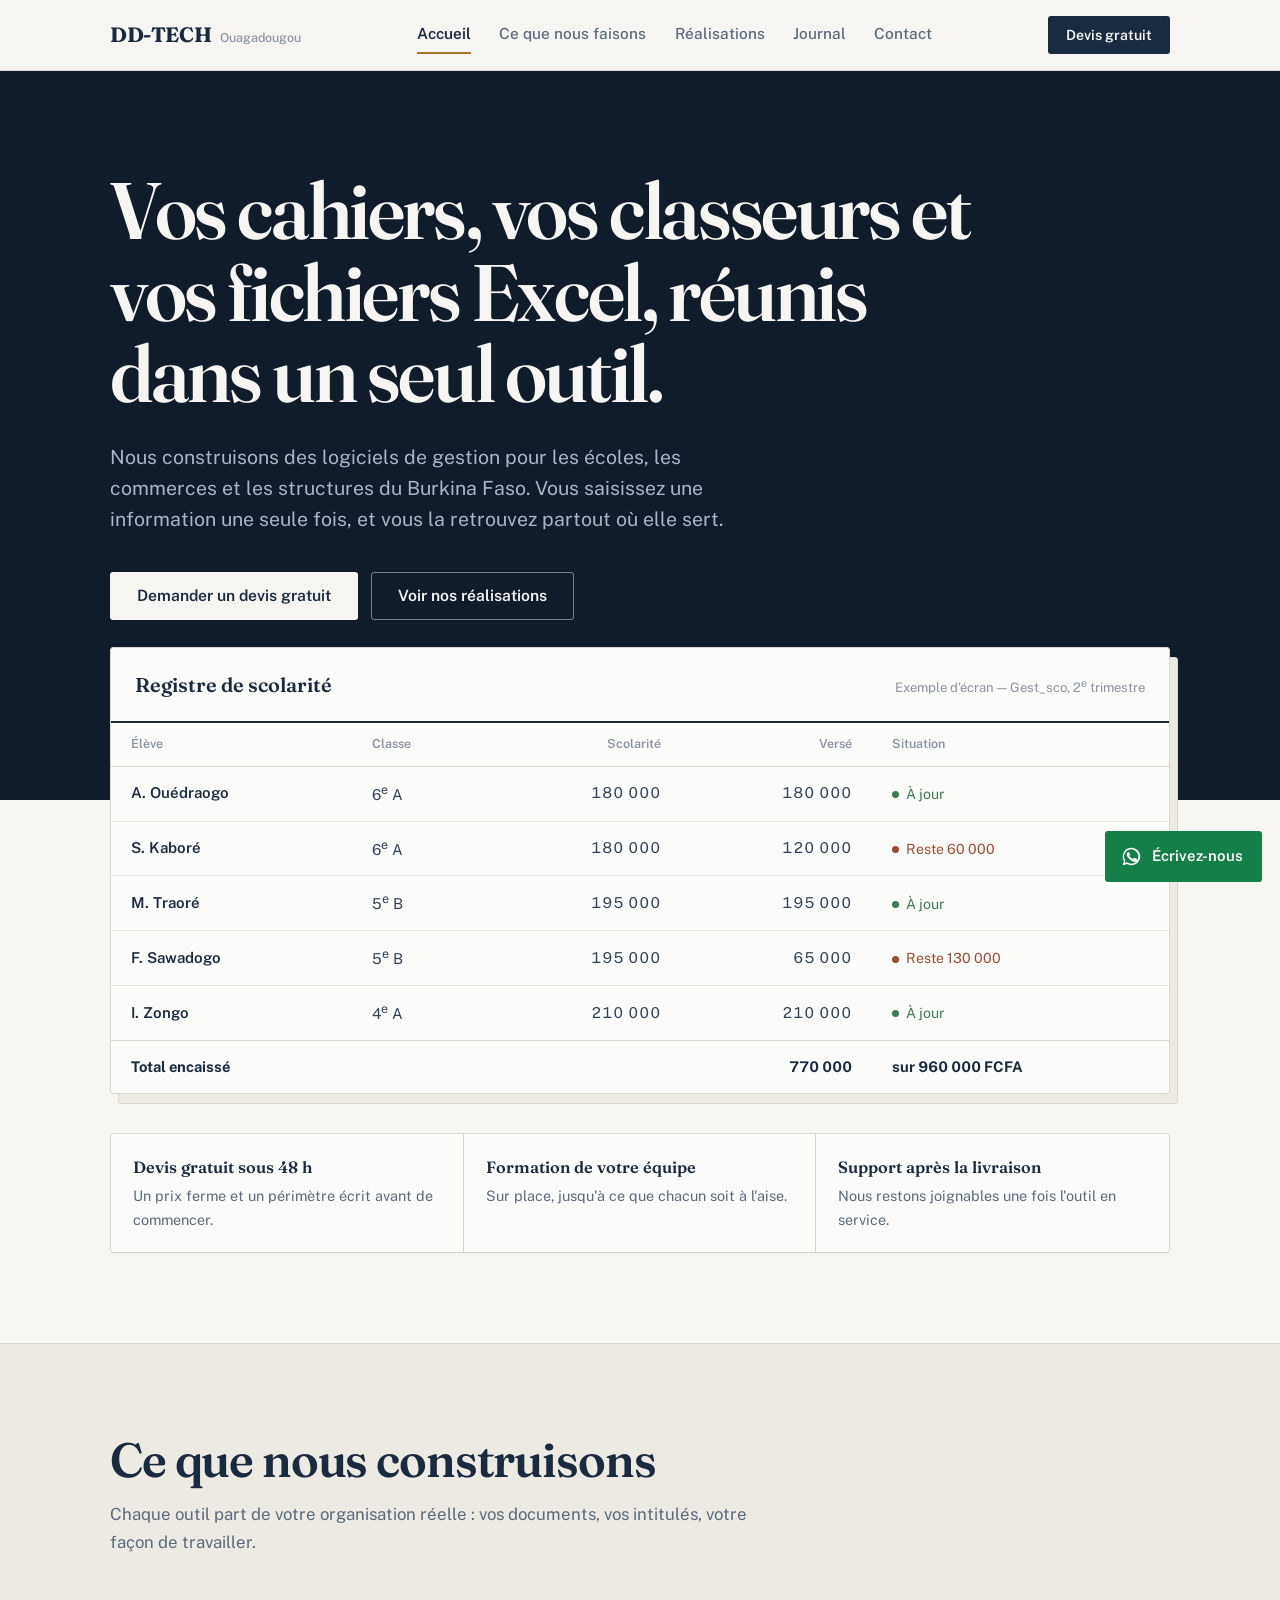
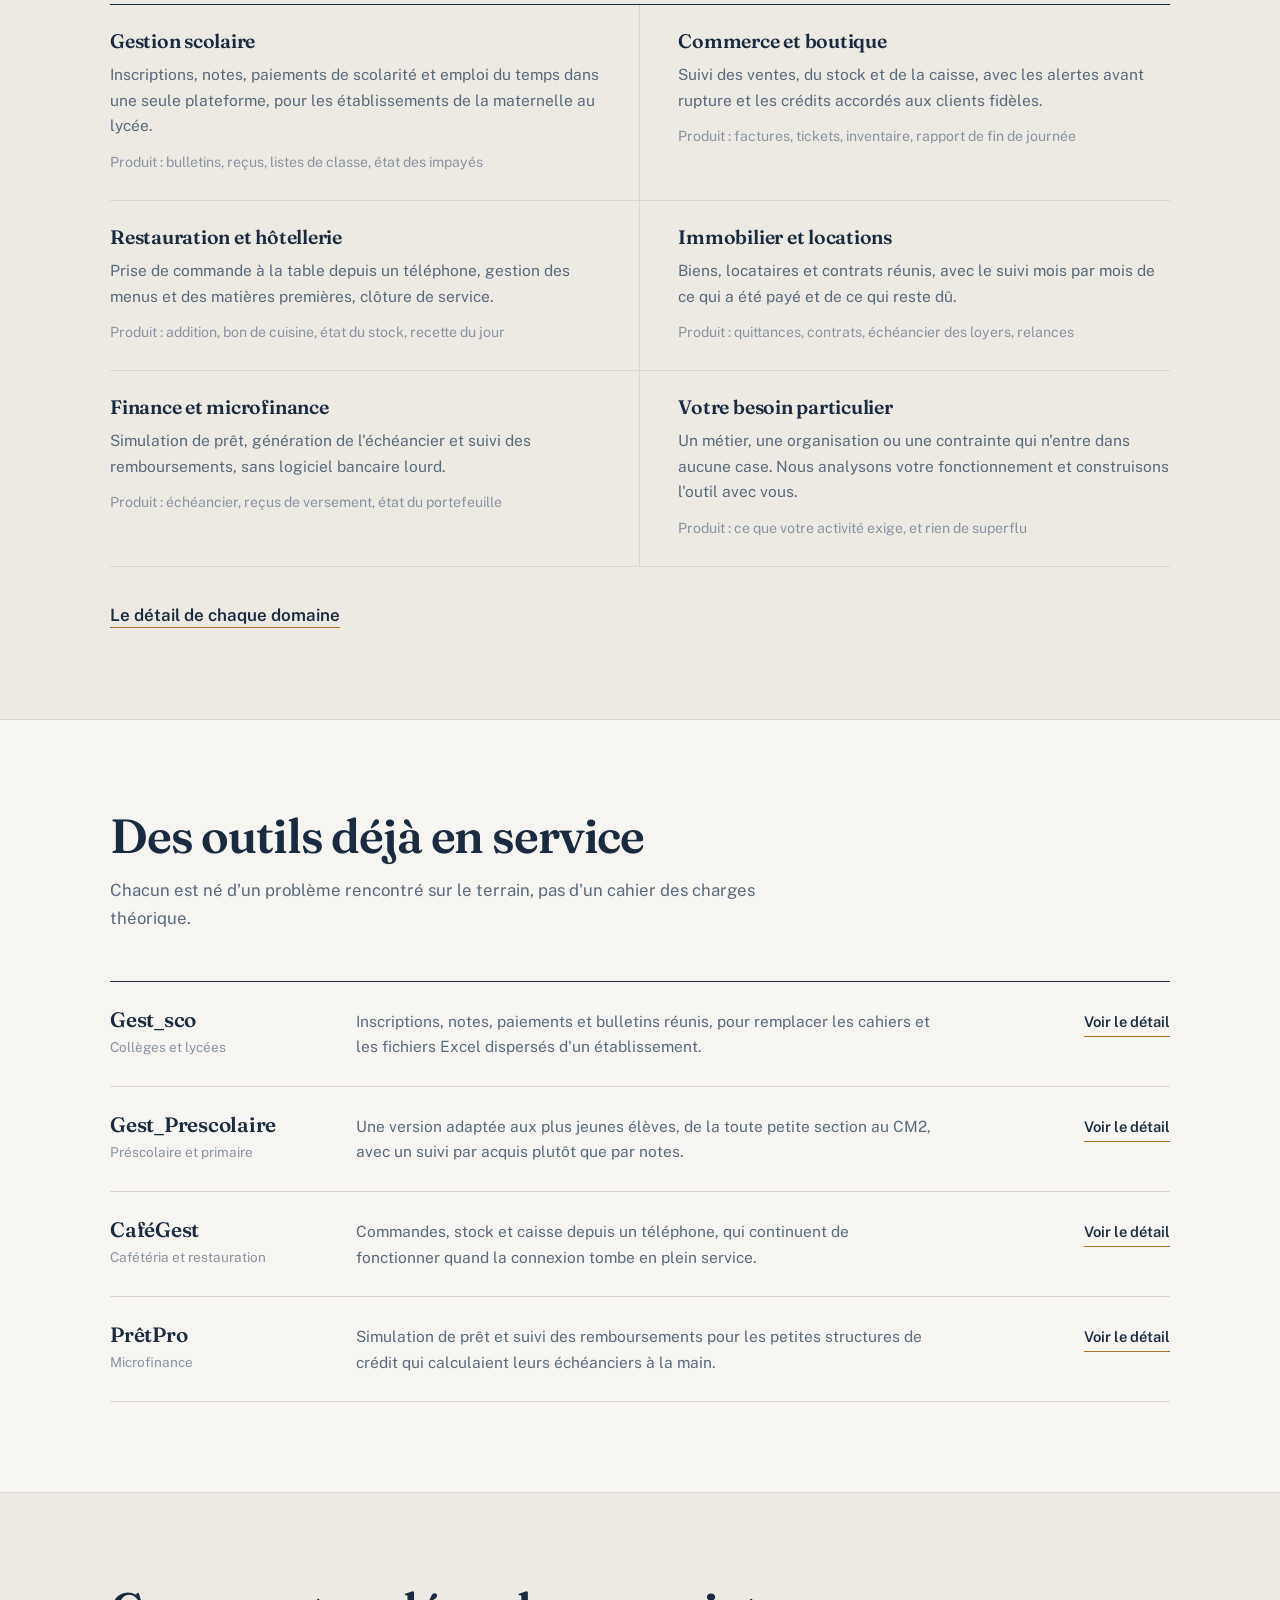
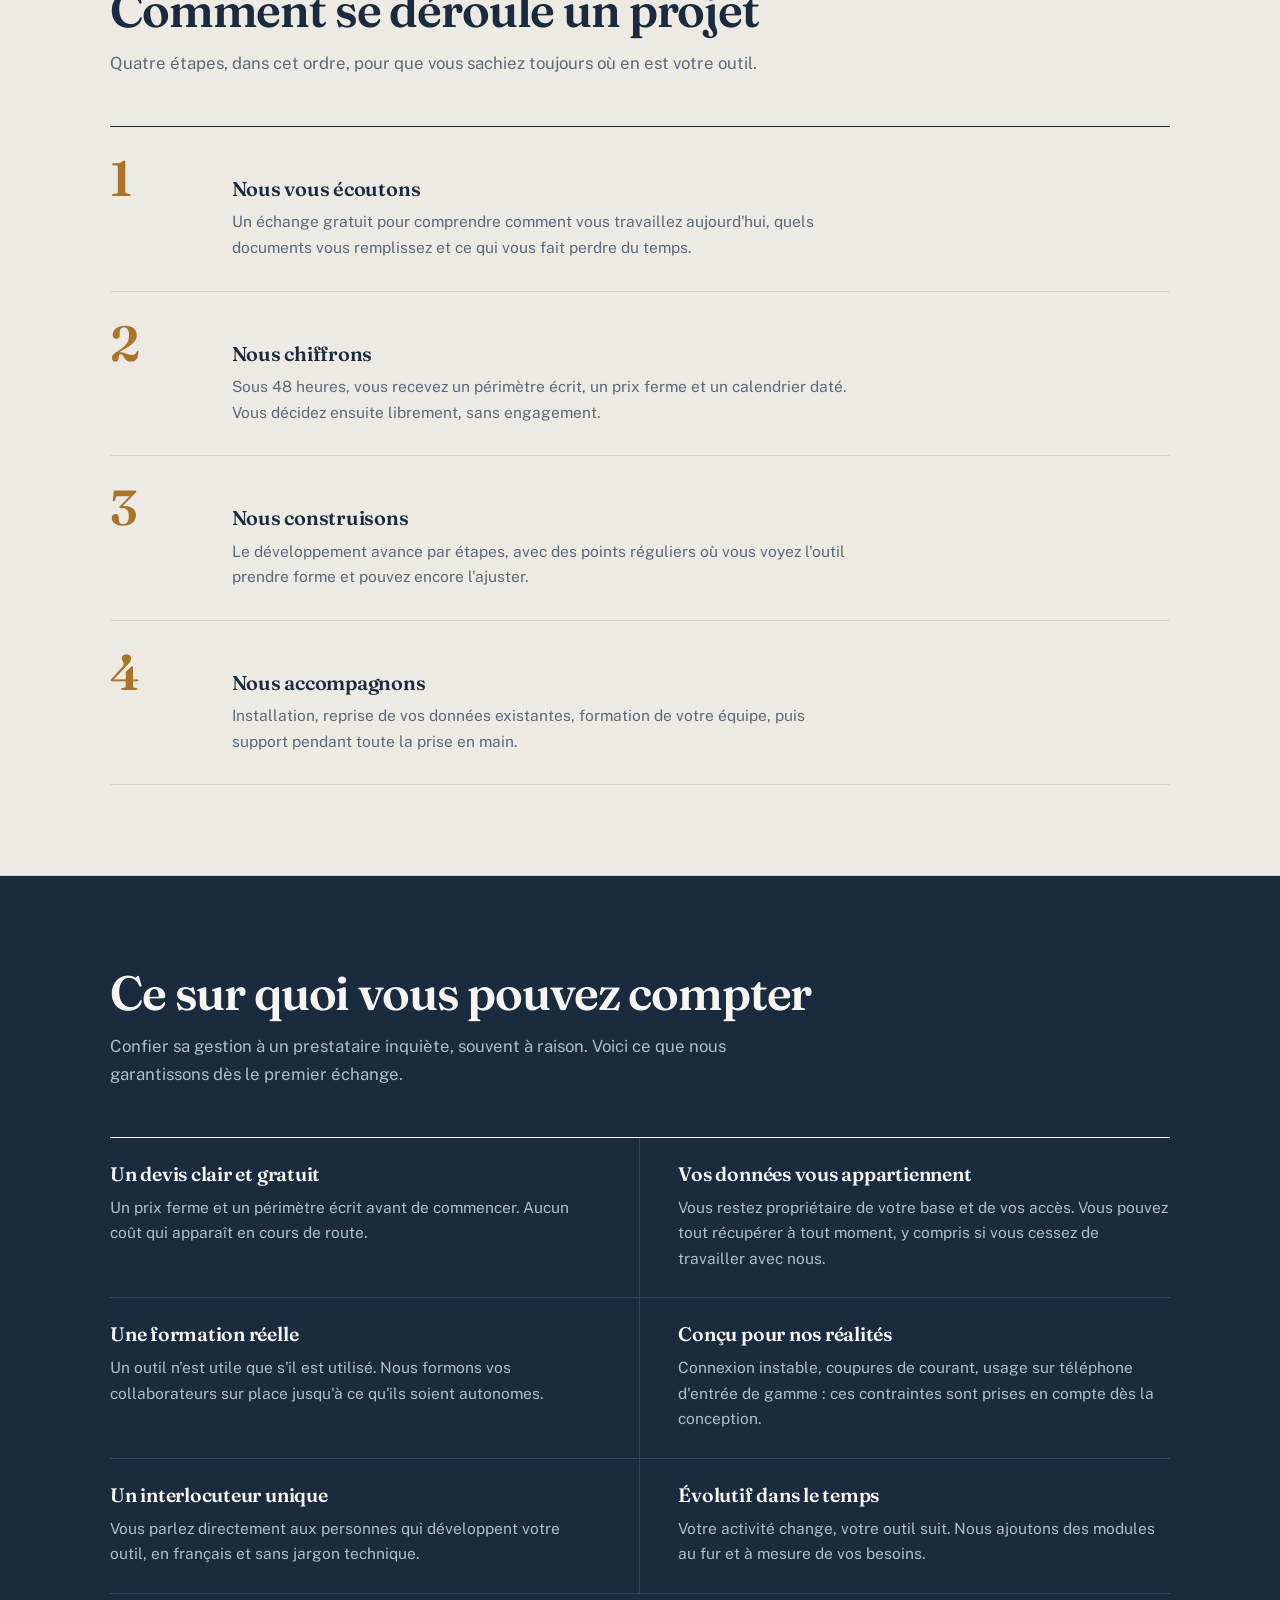
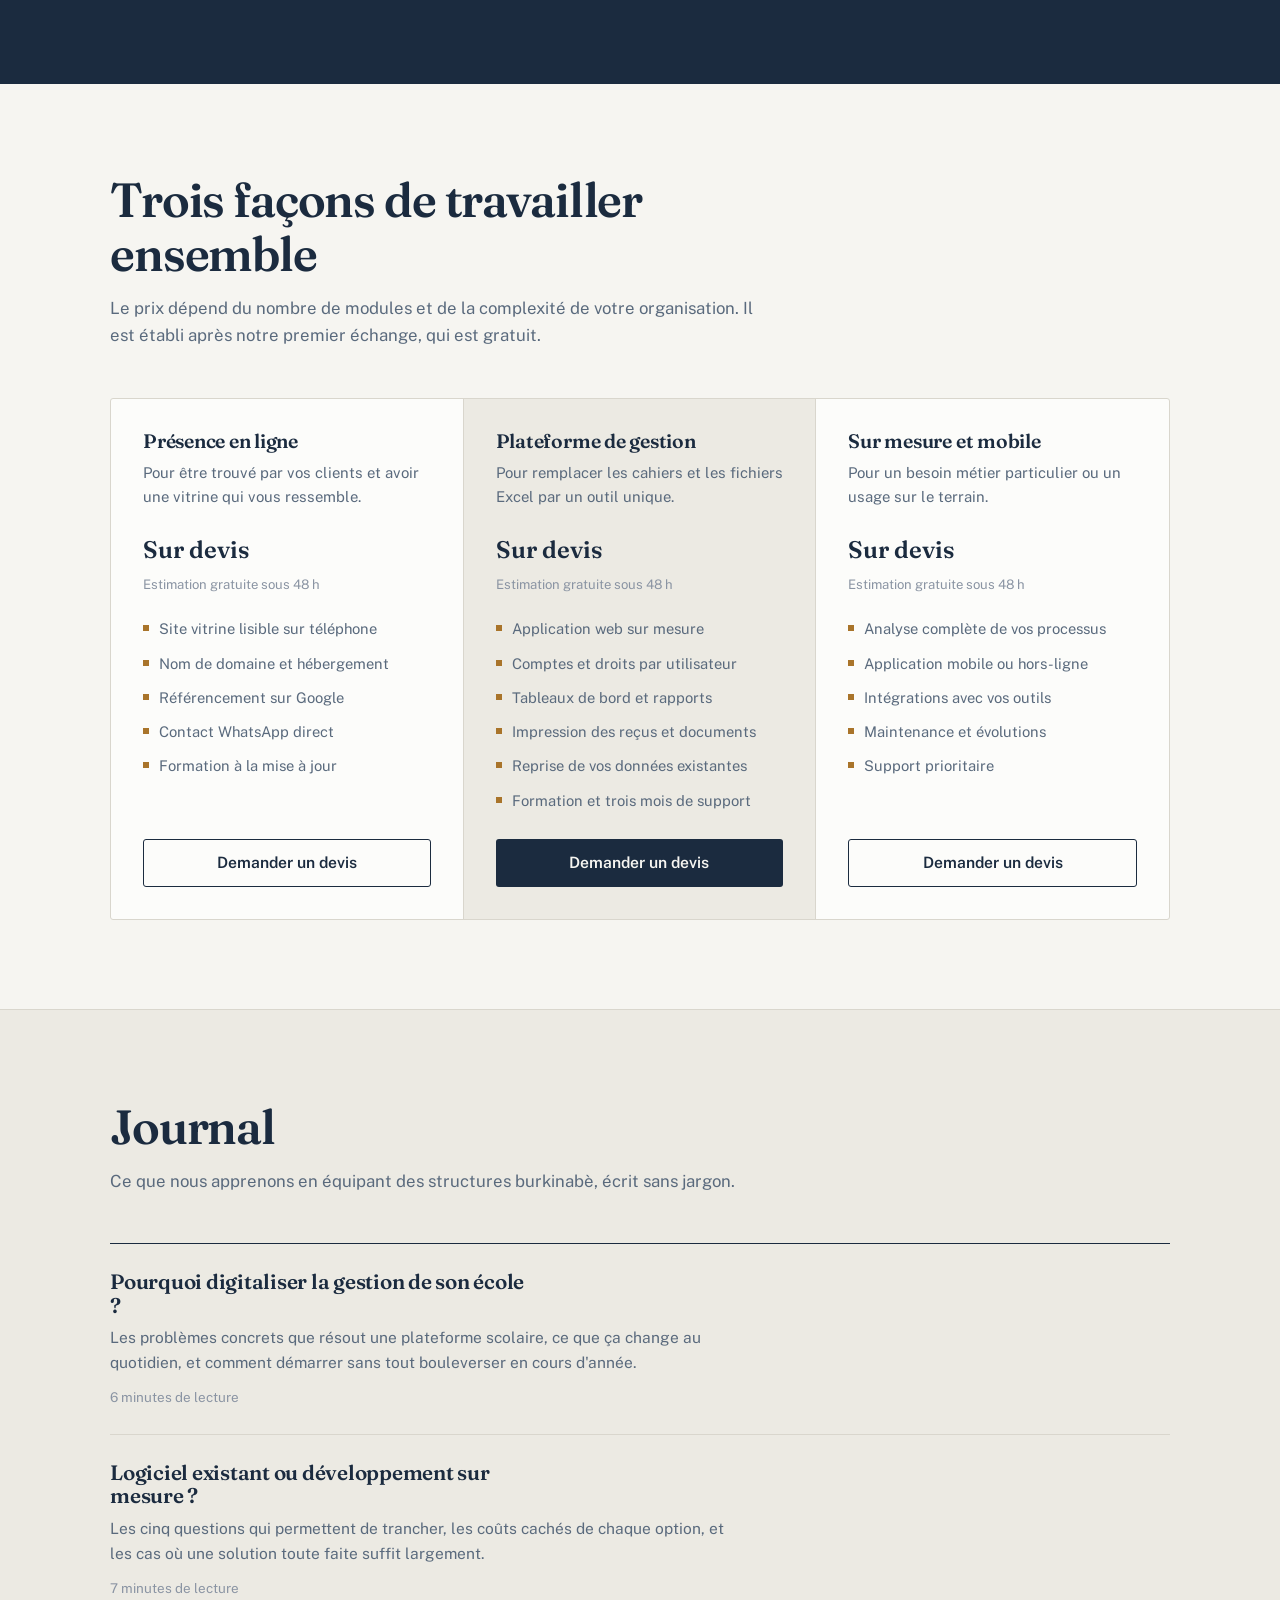
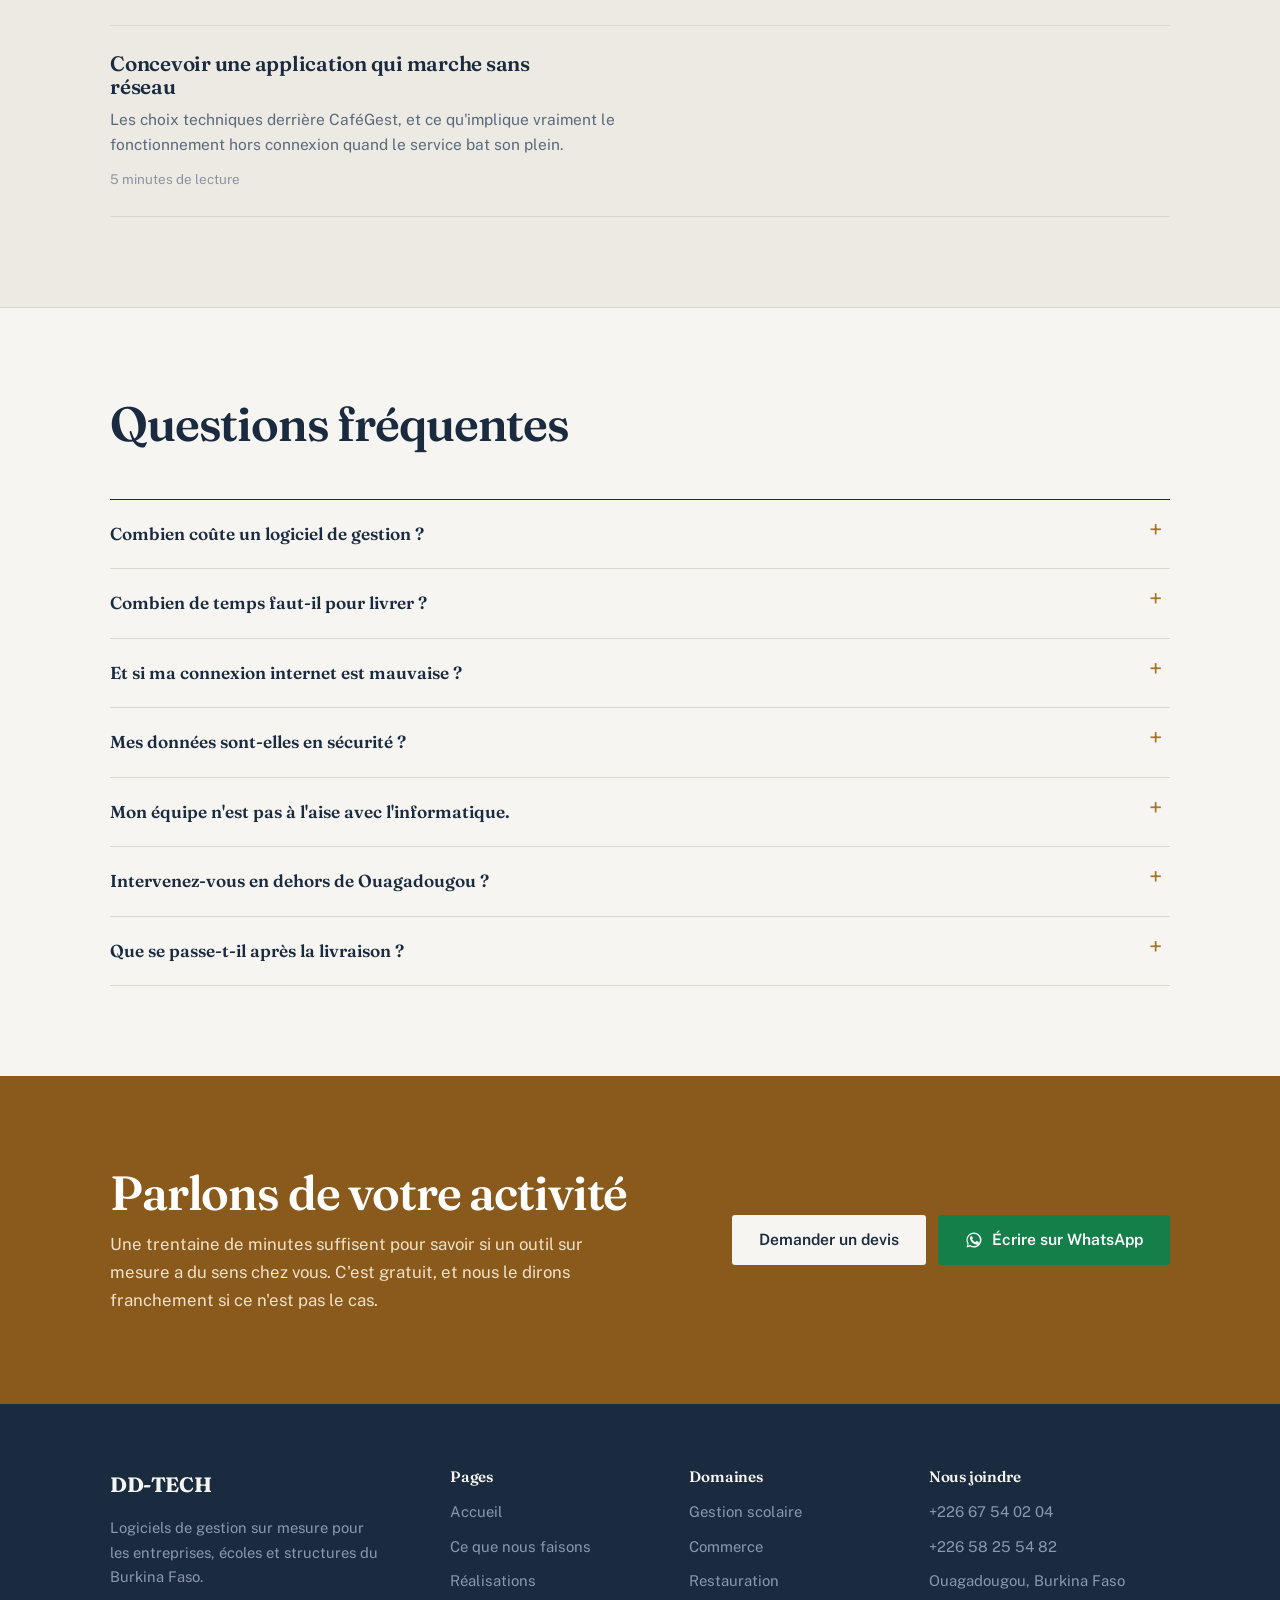
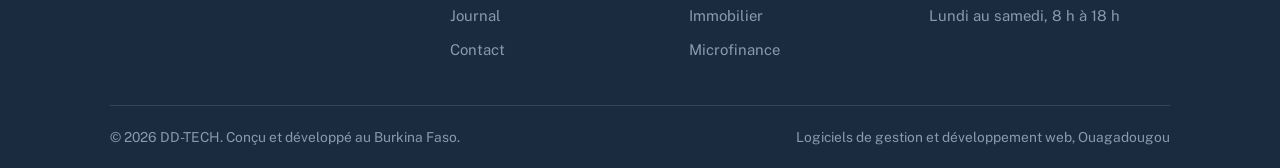
==== commit 0cd7562e: "Refonte du design : nouvelle charte « registre » sur toutes les pages Co-Authored-By: Claude Opus 5." ====
--- a/index.html
+++ b/index.html
@@ -1,610 +1,527 @@
-<!doctype html>
-<html lang="fr">
-<head>
-<meta charset="UTF-8">
-<meta name="viewport" content="width=device-width, initial-scale=1">
-<title>DD-TECH — Applications & logiciels de gestion sur mesure au Burkina Faso</title>
-<meta name="description" content="DD-TECH conçoit des applications web, mobiles et plateformes de gestion sur mesure pour les écoles, commerces, restaurants et structures de microfinance du Burkina Faso. Devis gratuit sous 48h.">
-<meta name="keywords" content="développement web Burkina Faso, application de gestion Ouagadougou, logiciel gestion scolaire Burkina, création site internet Ouagadougou, application mobile Burkina Faso">
-<meta name="author" content="DD-TECH">
-<meta name="theme-color" content="#06101F">
-<link rel="canonical" href="https://dd-tech.bf/">
-
-<!-- Partage réseaux sociaux / WhatsApp -->
-<meta property="og:type" content="website">
-<meta property="og:locale" content="fr_FR">
-<meta property="og:site_name" content="DD-TECH">
-<meta property="og:title" content="DD-TECH — Vos idées, notre expertise, votre solution numérique">
-<meta property="og:description" content="Applications et plateformes de gestion sur mesure pour les écoles, commerces et entreprises du Burkina Faso. Devis gratuit sous 48h.">
-<meta property="og:url" content="https://dd-tech.bf/">
-<meta property="og:image" content="https://dd-tech.bf/og-image.png">
-<meta name="twitter:card" content="summary_large_image">
-<meta name="twitter:title" content="DD-TECH — Solutions numériques sur mesure au Burkina Faso">
-<meta name="twitter:description" content="Applications et plateformes de gestion sur mesure. Devis gratuit sous 48h.">
-<meta name="twitter:image" content="https://dd-tech.bf/og-image.png">
-
-<link rel="icon" href="favicon.svg" type="image/svg+xml">
-<link rel="preconnect" href="https://fonts.googleapis.com">
-<link rel="preconnect" href="https://fonts.gstatic.com" crossorigin>
-<link rel="stylesheet" href="style.css">
-
-<script type="application/ld+json">
-{
-  "@context": "https://schema.org",
-  "@type": "ProfessionalService",
-  "name": "DD-TECH",
-  "description": "Conception d'applications web, mobiles et plateformes de gestion sur mesure au Burkina Faso.",
-  "url": "https://dd-tech.bf/",
-  "telephone": "+22667540204",
-  "areaServed": { "@type": "Country", "name": "Burkina Faso" },
-  "address": {
-    "@type": "PostalAddress",
-    "addressLocality": "Ouagadougou",
-    "addressCountry": "BF"
-  },
-  "priceRange": "Sur devis",
-  "openingHoursSpecification": {
-    "@type": "OpeningHoursSpecification",
-    "dayOfWeek": ["Monday","Tuesday","Wednesday","Thursday","Friday","Saturday"],
-    "opens": "08:00",
-    "closes": "18:00"
-  }
-}
-</script>
-</head>
-<body>
-
-<a href="#main" class="skip-link">Aller au contenu</a>
-
-<header class="site-header">
-  <div class="wrap">
-    <a href="index.html" class="brand" aria-label="DD-TECH, accueil">
-      <span class="brand-mark"><span>DD</span></span>
-      <span class="brand-text"><strong>DD-TECH</strong><small>Solutions numériques · BF</small></span>
-    </a>
-    <nav class="nav-links" id="nav-menu" aria-label="Navigation principale">
-      <a href="index.html" class="active">Accueil</a>
-      <a href="services.html">Services</a>
-      <a href="portfolio.html">Réalisations</a>
-      <a href="blog.html">Blog</a>
-      <a href="contact.html">Contact</a>
-    </nav>
-    <button class="nav-toggle" aria-label="Ouvrir le menu" aria-expanded="false" aria-controls="nav-menu"><i></i></button>
-    <div class="nav-cta">
-      <a class="btn btn-primary btn-sm" href="https://wa.me/22667540204?text=Bonjour%20DD-TECH%2C%20je%20souhaite%20discuter%20d%27un%20projet." target="_blank" rel="noopener">
-        <svg viewBox="0 0 24 24" fill="currentColor" aria-hidden="true"><path d="M17.5 14.4c-.3-.2-1.7-.9-2-1-.3-.1-.4-.2-.6.1-.2.3-.7.9-.9 1.1-.2.2-.3.2-.6.1-1.6-.8-2.7-1.5-3.8-3.3-.3-.5.3-.5.8-1.5.1-.2 0-.3 0-.5s-.6-1.5-.9-2.1c-.2-.5-.4-.4-.6-.4h-.5c-.2 0-.5.1-.8.4-.3.3-1 1-1 2.5s1.1 2.9 1.2 3.1c.1.2 2.1 3.2 5.1 4.5 1.9.8 2.6.9 3.5.7.6-.1 1.7-.7 1.9-1.4.2-.7.2-1.2.2-1.4-.1-.1-.3-.2-.6-.4M12 2a10 10 0 0 0-8.6 15.1L2 22l5-1.3A10 10 0 1 0 12 2m0 18.2c-1.6 0-3.2-.5-4.6-1.3l-.3-.2-3 .8.8-2.9-.2-.3A8.2 8.2 0 1 1 12 20.2"/></svg>
-        <span class="btn-label">Devis gratuit</span>
-      </a>
-    </div>
-  </div>
-</header>
-
-<main id="main">
-
-<!-- ============ HERO ============ -->
-<section class="hero">
-  <div class="wrap hero-grid">
-    <div class="hero-copy">
-      <div class="badge-pill reveal in"><b>Ouaga</b> Développeurs basés au Burkina Faso 🇧🇫</div>
-      <h1>Vos idées. Notre expertise.<br><span class="accent-grad">Votre solution numérique.</span></h1>
-      <p class="lead">Nous transformons la gestion de votre école, de votre commerce ou de votre structure en une plateforme moderne, simple à utiliser et pensée pour vos réalités locales.</p>
-      <div class="hero-actions">
-        <a href="contact.html" class="btn btn-primary btn-lg">Démarrer mon projet</a>
-        <a href="portfolio.html" class="btn btn-ghost btn-lg">Voir nos réalisations</a>
-      </div>
-      <div class="hero-flags">
-        <div class="hero-flag"><span class="dot"></span> Devis gratuit sous 48h</div>
-        <div class="hero-flag"><span class="dot"></span> Formation incluse</div>
-        <div class="hero-flag"><span class="dot"></span> Support après livraison</div>
-      </div>
-    </div>
-
-    <div class="hero-visual">
-      <div class="dash-wrap">
-        <div class="dash">
-          <div class="dash-top">
-            <span>Tableau de bord — aperçu</span>
-            <div class="dash-dots"><i></i><i></i><i></i></div>
-          </div>
-          <div class="dash-stats">
-            <div class="stat-chip"><div class="num">1 250</div><div class="lbl">Élèves inscrits <span class="delta">+12%</span></div></div>
-            <div class="stat-chip"><div class="num">230</div><div class="lbl">Paiements du mois <span class="delta">+8%</span></div></div>
-            <div class="stat-chip"><div class="num">950</div><div class="lbl">Reçus générés <span class="delta">+18%</span></div></div>
-            <div class="stat-chip"><div class="num">12 450</div><div class="lbl">Recettes (k FCFA) <span class="delta">+22%</span></div></div>
-          </div>
-          <div class="dash-chart"><i></i><i></i><i></i><i></i><i></i><i></i><i></i><i></i><i></i><i></i><i></i><i></i></div>
-        </div>
-
-        <div class="float-card float-a">
-          <div class="fc-icon" style="background:rgba(34,197,94,.12);">✓</div>
-          <div><b>Bulletin généré</b><small>en 3 secondes</small></div>
-        </div>
-        <div class="float-card float-b">
-          <div class="fc-icon" style="background:rgba(51,85,255,.12);">📱</div>
-          <div><b>Fonctionne hors-ligne</b><small>même sans réseau</small></div>
-        </div>
-      </div>
-    </div>
-  </div>
-</section>
-
-<!-- ============ TRUST BAR ============ -->
-<div class="trust-bar">
-  <div class="wrap trust-inner">
-    <span class="trust-label">Technologies maîtrisées</span>
-    <div class="trust-items">
-      <span class="trust-item"><i></i> PHP</span>
-      <span class="trust-item"><i style="background:var(--cyan)"></i> MySQL</span>
-      <span class="trust-item"><i style="background:var(--signal)"></i> JavaScript</span>
-      <span class="trust-item"><i style="background:var(--violet)"></i> PWA</span>
-      <span class="trust-item"><i style="background:var(--green)"></i> Applications mobiles</span>
-      <span class="trust-item"><i></i> Hébergement & domaine</span>
-    </div>
-  </div>
-</div>
-
-<!-- ============ SERVICES ============ -->
-<section class="band-dark" id="services">
-  <div class="wrap">
-    <div class="section-head center reveal">
-      <p class="eyebrow">Nos domaines d'expertise</p>
-      <h2>Une solution pour chaque activité</h2>
-      <p>Nous construisons l'outil qui correspond à votre façon de travailler — pas l'inverse.</p>
-    </div>
-    <div class="grid-3">
-      <article class="card reveal">
-        <div class="icon" style="background:linear-gradient(135deg,#3355FF,#1B2E9C); color:#3355FF;"><span style="color:#fff">🎓</span></div>
-        <h3>Gestion scolaire</h3>
-        <p>Inscriptions, notes, bulletins, paiements de scolarité et emploi du temps réunis dans une seule plateforme.</p>
-        <div class="tags"><span>Bulletins auto</span><span>Reçus</span><span>Multi-niveaux</span></div>
-      </article>
-      <article class="card reveal reveal-d1">
-        <div class="icon" style="background:linear-gradient(135deg,#16D5CD,#0B7B76); color:#16D5CD;"><span style="color:#fff">🛒</span></div>
-        <h3>Commerce & boutique</h3>
-        <p>Stock, ventes, caisse, factures et suivi des clients au quotidien, avec des rapports clairs en fin de journée.</p>
-        <div class="tags"><span>Stock</span><span>Caisse</span><span>Rapports</span></div>
-      </article>
-      <article class="card reveal reveal-d2">
-        <div class="icon" style="background:linear-gradient(135deg,#FF8A3D,#B0521A); color:#FF8A3D;"><span style="color:#fff">🍽️</span></div>
-        <h3>Restauration & hôtels</h3>
-        <p>Commandes, menus, stock de matières premières, facturation et caisse — utilisable depuis un simple téléphone.</p>
-        <div class="tags"><span>Commandes</span><span>Menus</span><span>Facturation</span></div>
-      </article>
-      <article class="card reveal">
-        <div class="icon" style="background:linear-gradient(135deg,#7C5CF2,#3D2A8C); color:#7C5CF2;"><span style="color:#fff">🏢</span></div>
-        <h3>Immobilier & locations</h3>
-        <p>Biens, locataires, contrats, quittances et suivi des loyers : vous savez à tout moment qui a payé et qui doit.</p>
-        <div class="tags"><span>Contrats</span><span>Loyers</span><span>Quittances</span></div>
-      </article>
-      <article class="card reveal reveal-d1">
-        <div class="icon" style="background:linear-gradient(135deg,#22C55E,#136B33); color:#22C55E;"><span style="color:#fff">📈</span></div>
-        <h3>Finance & microfinance</h3>
-        <p>Simulateur de prêts, échéanciers, suivi des remboursements et rapports pour piloter votre portefeuille.</p>
-        <div class="tags"><span>Simulation</span><span>Échéances</span><span>Suivi</span></div>
-      </article>
-      <article class="card reveal reveal-d2">
-        <div class="icon" style="background:linear-gradient(135deg,#E0507A,#8C2044); color:#E0507A;"><span style="color:#fff">⚙️</span></div>
-        <h3>Votre besoin spécifique</h3>
-        <p>Un métier, une organisation, une idée particulière ? On analyse votre fonctionnement et on construit l'outil avec vous.</p>
-        <div class="tags"><span>Sur mesure</span><span>Évolutif</span></div>
-      </article>
-    </div>
-    <div style="text-align:center; margin-top:44px;" class="reveal">
-      <a href="services.html" class="btn btn-accent">Découvrir nos services en détail</a>
-    </div>
-  </div>
-</section>
-
-<!-- ============ CHIFFRES ============ -->
-<section>
-  <div class="wrap">
-    <div class="stats-band">
-      <div class="stat-box reveal">
-        <div class="big"><span data-count="4">4</span></div>
-        <p class="cap">Plateformes conçues et déployées</p>
-      </div>
-      <div class="stat-box reveal reveal-d1">
-        <div class="big"><span data-count="6">6</span></div>
-        <p class="cap">Secteurs d'activité couverts</p>
-      </div>
-      <div class="stat-box reveal reveal-d2">
-        <div class="big"><span data-count="48" data-suffix="h">48h</span></div>
-        <p class="cap">Pour recevoir votre devis gratuit</p>
-      </div>
-      <div class="stat-box reveal reveal-d3">
-        <div class="big"><span data-count="100" data-suffix="%">100%</span></div>
-        <p class="cap">Développé localement au Burkina</p>
-      </div>
-    </div>
-  </div>
-</section>
-
-<!-- ============ PROCESS ============ -->
-<section class="band-paper">
-  <div class="wrap">
-    <div class="section-head center reveal">
-      <p class="eyebrow">Notre méthode</p>
-      <h2>De votre idée à votre outil, en 4 étapes</h2>
-      <p>Un déroulement clair, sans jargon, où vous savez toujours où en est votre projet.</p>
-    </div>
-    <div class="process">
-      <div class="step reveal">
-        <h4>On vous écoute</h4>
-        <p>Un échange gratuit pour comprendre votre activité, vos habitudes de travail et ce qui vous fait perdre du temps aujourd'hui.</p>
-      </div>
-      <div class="step reveal reveal-d1">
-        <h4>On vous propose</h4>
-        <p>Vous recevez un devis détaillé et un calendrier précis. Aucun engagement tant que vous n'avez pas validé.</p>
-      </div>
-      <div class="step reveal reveal-d2">
-        <h4>On construit</h4>
-        <p>Développement par étapes, avec des points réguliers pour que vous voyiez l'outil prendre forme et l'ajustiez.</p>
-      </div>
-      <div class="step reveal reveal-d3">
-        <h4>On vous accompagne</h4>
-        <p>Installation, formation de votre équipe, puis support pour répondre à vos questions après la mise en service.</p>
-      </div>
-    </div>
-  </div>
-</section>
-
-<!-- ============ POURQUOI NOUS ============ -->
-<section>
-  <div class="wrap">
-    <div class="section-head center reveal">
-      <p class="eyebrow">Pourquoi nous choisir</p>
-      <h2>Une équipe locale, à vos côtés jusqu'au bout</h2>
-    </div>
-    <div class="why-list">
-      <div class="why-item reveal"><div class="icon">🎯</div><h4>Écoute & conseil</h4><p>On comprend votre besoin avant d'écrire la moindre ligne de code.</p></div>
-      <div class="why-item reveal reveal-d1"><div class="icon">💻</div><h4>Vraiment sur mesure</h4><p>Des outils calqués sur vos processus, pas des logiciels génériques.</p></div>
-      <div class="why-item reveal reveal-d2"><div class="icon">📱</div><h4>Web & mobile</h4><p>Une expérience fluide sur ordinateur comme sur téléphone.</p></div>
-      <div class="why-item reveal reveal-d3"><div class="icon">🛟</div><h4>Formation & support</h4><p>On forme votre équipe et on reste joignable après la livraison.</p></div>
-      <div class="why-item reveal reveal-d4"><div class="icon">🔒</div><h4>Fiabilité & sécurité</h4><p>Vos données protégées, sauvegardées et accessibles à vous seul.</p></div>
-    </div>
-  </div>
-</section>
-
-<!-- ============ RÉALISATIONS ============ -->
-<section class="band-paper" id="portfolio-preview">
-  <div class="wrap">
-    <div class="section-head reveal">
-      <p class="eyebrow">Réalisations</p>
-      <h2>Des projets déjà en service</h2>
-      <p>Chacune de ces plateformes est née d'un besoin concret rencontré sur le terrain.</p>
-    </div>
-    <div class="grid-3">
-
-      <article class="proj-card reveal">
-        <div class="proj-top" style="background:linear-gradient(135deg,#3355FF,#101A45);">
-          <p class="eyebrow">Gestion scolaire</p>
-          <h3>Gest_sco</h3>
-          <div class="proj-stats">
-            <div><b>Collèges</b><span>& lycées</span></div>
-            <div><b>PHP/MySQL</b><span>sur mesure</span></div>
-          </div>
-        </div>
-        <div class="proj-body">
-          <p>Plateforme complète pour gérer les élèves, les notes, les paiements et l'édition automatique des bulletins.</p>
-          <a href="portfolio.html" class="link-arrow">Voir le détail
-            <svg viewBox="0 0 24 24" fill="none" stroke="currentColor" stroke-width="2.5" aria-hidden="true"><path d="M5 12h14M13 6l6 6-6 6"/></svg>
-          </a>
-        </div>
-      </article>
-
-      <article class="proj-card reveal reveal-d1">
-        <div class="proj-top" style="background:linear-gradient(135deg,#16D5CD,#0B4B47);">
-          <p class="eyebrow">PWA cafétéria</p>
-          <h3>CaféGest</h3>
-          <div class="proj-stats">
-            <div><b>PWA</b><span>hors-ligne</span></div>
-            <div><b>Caisse</b><span>intégrée</span></div>
-          </div>
-        </div>
-        <div class="proj-body">
-          <p>Gestion d'une cafétéria au quotidien : commandes, stock et caisse, directement depuis un téléphone.</p>
-          <a href="portfolio.html" class="link-arrow">Voir le détail
-            <svg viewBox="0 0 24 24" fill="none" stroke="currentColor" stroke-width="2.5" aria-hidden="true"><path d="M5 12h14M13 6l6 6-6 6"/></svg>
-          </a>
-        </div>
-      </article>
-
-      <article class="proj-card reveal reveal-d2">
-        <div class="proj-top" style="background:linear-gradient(135deg,#FF8A3D,#7A3E10);">
-          <p class="eyebrow">PWA finance</p>
-          <h3>PrêtPro</h3>
-          <div class="proj-stats">
-            <div><b>Simulateur</b><span>de prêts</span></div>
-            <div><b>Suivi</b><span>remboursements</span></div>
-          </div>
-        </div>
-        <div class="proj-body">
-          <p>Simulateur et suivi de prêts pensé pour les structures de microfinance locales.</p>
-          <a href="portfolio.html" class="link-arrow">Voir le détail
-            <svg viewBox="0 0 24 24" fill="none" stroke="currentColor" stroke-width="2.5" aria-hidden="true"><path d="M5 12h14M13 6l6 6-6 6"/></svg>
-          </a>
-        </div>
-      </article>
-
-    </div>
-  </div>
-</section>
-
-<!-- ============ ENGAGEMENTS ============ -->
-<section class="band-dark">
-  <div class="wrap">
-    <div class="section-head center reveal">
-      <p class="eyebrow">Nos engagements</p>
-      <h2>Ce sur quoi vous pouvez compter</h2>
-      <p>Travailler avec un prestataire numérique inquiète souvent. Voici ce que nous garantissons dès le premier échange.</p>
-    </div>
-    <div class="grid-3">
-      <article class="card reveal">
-        <div class="icon" style="background:linear-gradient(135deg,#3355FF,#1B2E9C);"><span style="color:#fff">📄</span></div>
-        <h3>Un devis clair et gratuit</h3>
-        <p>Un prix ferme et un périmètre écrit avant de commencer. Pas de surprise ni de coût caché en cours de route.</p>
-      </article>
-      <article class="card reveal reveal-d1">
-        <div class="icon" style="background:linear-gradient(135deg,#16D5CD,#0B7B76);"><span style="color:#fff">🔑</span></div>
-        <h3>Vos données vous appartiennent</h3>
-        <p>Vous restez propriétaire de votre base et de vos accès. À tout moment, vous pouvez récupérer l'ensemble de vos données.</p>
-      </article>
-      <article class="card reveal reveal-d2">
-        <div class="icon" style="background:linear-gradient(135deg,#FF8A3D,#B0521A);"><span style="color:#fff">🎓</span></div>
-        <h3>Formation de votre équipe</h3>
-        <p>Un outil n'est utile que s'il est utilisé. Nous formons vos collaborateurs jusqu'à ce qu'ils soient à l'aise.</p>
-      </article>
-      <article class="card reveal">
-        <div class="icon" style="background:linear-gradient(135deg,#7C5CF2,#3D2A8C);"><span style="color:#fff">📶</span></div>
-        <h3>Pensé pour nos réalités</h3>
-        <p>Connexion instable, coupures de courant, usage sur téléphone : nos applications sont conçues pour le contexte burkinabè.</p>
-      </article>
-      <article class="card reveal reveal-d1">
-        <div class="icon" style="background:linear-gradient(135deg,#22C55E,#136B33);"><span style="color:#fff">🤝</span></div>
-        <h3>Un interlocuteur unique</h3>
-        <p>Vous parlez directement aux personnes qui développent votre outil, en français et dans un langage compréhensible.</p>
-      </article>
-      <article class="card reveal reveal-d2">
-        <div class="icon" style="background:linear-gradient(135deg,#E0507A,#8C2044);"><span style="color:#fff">🔧</span></div>
-        <h3>Évolutif dans le temps</h3>
-        <p>Votre activité change, votre outil aussi. Nous ajoutons des modules au fur et à mesure de vos besoins.</p>
-      </article>
-    </div>
-  </div>
-</section>
-
-<!-- ============ FORMULES ============ -->
-<section>
-  <div class="wrap">
-    <div class="section-head center reveal">
-      <p class="eyebrow">Nos formules</p>
-      <h2>Un accompagnement adapté à votre taille</h2>
-      <p>Chaque projet étant différent, le tarif est établi après notre premier échange — gratuit et sans engagement.</p>
-    </div>
-    <div class="price-grid">
-
-      <div class="price-card reveal">
-        <h3>Présence en ligne</h3>
-        <p class="price-sub">Pour exister sur internet et être trouvé par vos clients.</p>
-        <div class="price-value">Sur devis</div>
-        <p class="price-note">Estimation gratuite sous 48h</p>
-        <ul class="price-list">
-          <li>Site vitrine responsive</li>
-          <li>Nom de domaine & hébergement</li>
-          <li>Référencement Google local</li>
-          <li>Formulaire de contact WhatsApp</li>
-          <li>Formation à la mise à jour</li>
-        </ul>
-        <a href="contact.html" class="btn btn-ghost btn-block">Demander un devis</a>
-      </div>
-
-      <div class="price-card featured reveal reveal-d1">
-        <span class="price-badge">Le plus demandé</span>
-        <h3>Plateforme de gestion</h3>
-        <p class="price-sub">Pour remplacer vos cahiers et fichiers Excel par un vrai outil.</p>
-        <div class="price-value">Sur devis</div>
-        <p class="price-note">Estimation gratuite sous 48h</p>
-        <ul class="price-list">
-          <li>Application web sur mesure</li>
-          <li>Multi-utilisateurs avec droits d'accès</li>
-          <li>Tableaux de bord et rapports</li>
-          <li>Impression de reçus et documents</li>
-          <li>Formation de votre équipe</li>
-          <li>3 mois de support inclus</li>
-        </ul>
-        <a href="contact.html" class="btn btn-primary btn-block">Demander un devis</a>
-      </div>
-
-      <div class="price-card reveal reveal-d2">
-        <h3>Sur mesure & mobile</h3>
-        <p class="price-sub">Pour un besoin métier spécifique ou une application mobile.</p>
-        <div class="price-value">Sur devis</div>
-        <p class="price-note">Estimation gratuite sous 48h</p>
-        <ul class="price-list">
-          <li>Analyse complète de vos processus</li>
-          <li>Application mobile ou PWA hors-ligne</li>
-          <li>Intégrations sur mesure</li>
-          <li>Maintenance et évolutions</li>
-          <li>Support prioritaire</li>
-        </ul>
-        <a href="contact.html" class="btn btn-ghost btn-block">Demander un devis</a>
-      </div>
-
-    </div>
-  </div>
-</section>
-
-<!-- ============ BLOG ============ -->
-<section class="band-paper" id="blog-preview">
-  <div class="wrap">
-    <div class="section-head reveal">
-      <p class="eyebrow">Blog & conseils</p>
-      <h2>Nos derniers articles</h2>
-      <p>Ce que nous apprenons en digitalisant des structures burkinabè, partagé sans jargon.</p>
-    </div>
-    <div class="grid-3">
-
-      <a class="post-card reveal" href="blog/pourquoi-digitaliser-son-ecole.html">
-        <div class="post-thumb" style="background:linear-gradient(135deg,#3355FF,#101A45);">🎓</div>
-        <div class="post-inner">
-          <div class="post-meta"><span class="cat">Gestion scolaire</span><span>·</span><span>6 min</span></div>
-          <h3>Pourquoi digitaliser la gestion de son école ?</h3>
-          <p>Les problèmes concrets que résout une plateforme scolaire, et comment démarrer sans tout bouleverser.</p>
-          <span class="link-arrow">Lire l'article
-            <svg viewBox="0 0 24 24" fill="none" stroke="currentColor" stroke-width="2.5" aria-hidden="true"><path d="M5 12h14M13 6l6 6-6 6"/></svg>
-          </span>
-        </div>
-      </a>
-
-      <a class="post-card reveal reveal-d1" href="blog/choisir-application-sur-mesure.html">
-        <div class="post-thumb" style="background:linear-gradient(135deg,#7C5CF2,#2A1B66);">🧭</div>
-        <div class="post-inner">
-          <div class="post-meta"><span class="cat">Conseils</span><span>·</span><span>7 min</span></div>
-          <h3>Application sur mesure ou solution toute faite ?</h3>
-          <p>Les vraies questions à se poser avant de choisir, avec des exemples d'entreprises locales.</p>
-          <span class="link-arrow">Lire l'article
-            <svg viewBox="0 0 24 24" fill="none" stroke="currentColor" stroke-width="2.5" aria-hidden="true"><path d="M5 12h14M13 6l6 6-6 6"/></svg>
-          </span>
-        </div>
-      </a>
-
-      <a class="post-card reveal reveal-d2" href="blog/dd-tech-cafegest.html">
-        <div class="post-thumb" style="background:linear-gradient(135deg,#16D5CD,#0B4B47);">☕</div>
-        <div class="post-inner">
-          <div class="post-meta"><span class="cat">Coulisses</span><span>·</span><span>5 min</span></div>
-          <h3>Comment on a conçu CaféGest en PWA</h3>
-          <p>Retour sur les choix techniques derrière notre application de gestion de cafétéria.</p>
-          <span class="link-arrow">Lire l'article
-            <svg viewBox="0 0 24 24" fill="none" stroke="currentColor" stroke-width="2.5" aria-hidden="true"><path d="M5 12h14M13 6l6 6-6 6"/></svg>
-          </span>
-        </div>
-      </a>
-
-    </div>
-  </div>
-</section>
-
-<!-- ============ FAQ ============ -->
-<section>
-  <div class="wrap">
-    <div class="section-head center reveal">
-      <p class="eyebrow">Questions fréquentes</p>
-      <h2>Vous vous demandez peut-être…</h2>
-    </div>
-    <div class="faq">
-      <details class="faq-item reveal">
-        <summary>Combien coûte une application de gestion ?</summary>
-        <div class="faq-body"><p>Le tarif dépend du nombre de modules et de la complexité de votre organisation. Une plateforme scolaire simple ne demande pas le même travail qu'un outil multi-sites. C'est pourquoi nous établissons un devis précis et gratuit après un premier échange de 30 minutes, sans aucun engagement de votre part.</p></div>
-      </details>
-      <details class="faq-item reveal">
-        <summary>Combien de temps faut-il pour livrer mon projet ?</summary>
-        <div class="faq-body"><p>Un site vitrine se réalise généralement en une à deux semaines. Une plateforme de gestion complète demande plutôt de quatre à huit semaines, selon les modules. Nous vous donnons un calendrier daté dans le devis et vous montrons l'avancement à chaque étape.</p></div>
-      </details>
-      <details class="faq-item reveal">
-        <summary>Et si ma connexion internet est mauvaise ?</summary>
-        <div class="faq-body"><p>C'est une contrainte que nous intégrons dès la conception. Nos applications progressives (PWA) continuent de fonctionner sans réseau : vous saisissez vos données normalement, et elles se synchronisent automatiquement dès que la connexion revient. Certaines solutions peuvent aussi être installées en local, sur votre propre machine.</p></div>
-      </details>
-      <details class="faq-item reveal">
-        <summary>Mes données sont-elles en sécurité ?</summary>
-        <div class="faq-body"><p>Oui. Chaque utilisateur dispose de son compte et de droits d'accès limités à ce qui le concerne. Les données sont sauvegardées régulièrement et vous en restez propriétaire : vous pouvez les exporter et les récupérer à tout moment, y compris si vous décidez de ne plus travailler avec nous.</p></div>
-      </details>
-      <details class="faq-item reveal">
-        <summary>Mon équipe n'est pas à l'aise avec l'informatique.</summary>
-        <div class="faq-body"><p>C'est le cas de la plupart de nos clients, et cela guide toute notre conception : peu de boutons, un vocabulaire clair en français, des écrans simples. Nous formons ensuite vos collaborateurs sur place jusqu'à ce qu'ils soient autonomes, et restons joignables ensuite pour leurs questions.</p></div>
-      </details>
-      <details class="faq-item reveal">
-        <summary>Intervenez-vous en dehors de Ouagadougou ?</summary>
-        <div class="faq-body"><p>Oui. Nous sommes basés à Ouagadougou, mais nous travaillons avec des structures partout au Burkina Faso. Les échanges se font par téléphone, WhatsApp et visioconférence, et nous nous déplaçons pour l'installation et la formation lorsque le projet le nécessite.</p></div>
-      </details>
-      <details class="faq-item reveal">
-        <summary>Que se passe-t-il après la livraison ?</summary>
-        <div class="faq-body"><p>Nous ne disparaissons pas une fois l'outil livré. Une période de support est incluse pour corriger tout souci et répondre à vos questions. Au-delà, nous proposons un accompagnement continu pour la maintenance, les sauvegardes et l'ajout de nouvelles fonctionnalités quand votre activité évolue.</p></div>
-      </details>
-    </div>
-  </div>
-</section>
-
-<!-- ============ CTA ============ -->
-<section>
-  <div class="wrap">
-    <div class="cta-band reveal">
-      <div>
-        <h2>Prêt à faire avancer votre activité ?</h2>
-        <p>Un échange de 30 minutes suffit pour savoir ce qu'un outil sur mesure pourrait changer chez vous. C'est gratuit et sans engagement.</p>
-      </div>
-      <div class="cta-actions">
-        <a href="contact.html" class="btn btn-light btn-lg">Demander mon devis</a>
-        <a href="https://wa.me/22667540204?text=Bonjour%20DD-TECH%2C%20je%20souhaite%20discuter%20d%27un%20projet." target="_blank" rel="noopener" class="btn btn-wa btn-lg">
-          <svg viewBox="0 0 24 24" fill="currentColor" aria-hidden="true"><path d="M17.5 14.4c-.3-.2-1.7-.9-2-1-.3-.1-.4-.2-.6.1-.2.3-.7.9-.9 1.1-.2.2-.3.2-.6.1-1.6-.8-2.7-1.5-3.8-3.3-.3-.5.3-.5.8-1.5.1-.2 0-.3 0-.5s-.6-1.5-.9-2.1c-.2-.5-.4-.4-.6-.4h-.5c-.2 0-.5.1-.8.4-.3.3-1 1-1 2.5s1.1 2.9 1.2 3.1c.1.2 2.1 3.2 5.1 4.5 1.9.8 2.6.9 3.5.7.6-.1 1.7-.7 1.9-1.4.2-.7.2-1.2.2-1.4-.1-.1-.3-.2-.6-.4M12 2a10 10 0 0 0-8.6 15.1L2 22l5-1.3A10 10 0 1 0 12 2m0 18.2c-1.6 0-3.2-.5-4.6-1.3l-.3-.2-3 .8.8-2.9-.2-.3A8.2 8.2 0 1 1 12 20.2"/></svg>
-          WhatsApp
-        </a>
-      </div>
-    </div>
-  </div>
-</section>
-
-</main>
-
-<footer>
-  <div class="wrap">
-    <div class="foot-grid">
-      <div class="foot-brand">
-        <div class="brand">
-          <span class="brand-mark"><span>DD</span></span>
-          <span class="brand-text"><strong>DD-TECH</strong><small>Solutions numériques · BF</small></span>
-        </div>
-        <p>Nous concevons des applications et plateformes de gestion sur mesure pour les entreprises, écoles et structures du Burkina Faso.</p>
-      </div>
-      <div class="foot-col">
-        <h4>Navigation</h4>
-        <ul>
-          <li><a href="index.html">Accueil</a></li>
-          <li><a href="services.html">Services</a></li>
-          <li><a href="portfolio.html">Réalisations</a></li>
-          <li><a href="blog.html">Blog</a></li>
-          <li><a href="contact.html">Contact</a></li>
-        </ul>
-      </div>
-      <div class="foot-col">
-        <h4>Expertises</h4>
-        <ul>
-          <li><a href="services.html#scolaire">Gestion scolaire</a></li>
-          <li><a href="services.html#commerce">Commerce & boutique</a></li>
-          <li><a href="services.html#restauration">Restauration</a></li>
-          <li><a href="services.html#immobilier">Immobilier</a></li>
-          <li><a href="services.html#finance">Microfinance</a></li>
-        </ul>
-      </div>
-      <div class="foot-col">
-        <h4>Contact</h4>
-        <ul class="foot-contact">
-          <li>📞 <a href="tel:+22667540204">+226 67 54 02 04</a></li>
-          <li>📞 <a href="tel:+22658255482">+226 58 25 54 82</a></li>
-          <li>📍 Ouagadougou, Burkina Faso</li>
-          <li>🕒 Lundi — samedi, 8h à 18h</li>
-        </ul>
-        <div class="foot-social" style="margin-top:18px;">
-          <a href="https://wa.me/22667540204" target="_blank" rel="noopener" aria-label="Nous écrire sur WhatsApp">
-            <svg viewBox="0 0 24 24" fill="currentColor" aria-hidden="true"><path d="M17.5 14.4c-.3-.2-1.7-.9-2-1-.3-.1-.4-.2-.6.1-.2.3-.7.9-.9 1.1-.2.2-.3.2-.6.1-1.6-.8-2.7-1.5-3.8-3.3-.3-.5.3-.5.8-1.5.1-.2 0-.3 0-.5s-.6-1.5-.9-2.1c-.2-.5-.4-.4-.6-.4h-.5c-.2 0-.5.1-.8.4-.3.3-1 1-1 2.5s1.1 2.9 1.2 3.1c.1.2 2.1 3.2 5.1 4.5 1.9.8 2.6.9 3.5.7.6-.1 1.7-.7 1.9-1.4.2-.7.2-1.2.2-1.4-.1-.1-.3-.2-.6-.4M12 2a10 10 0 0 0-8.6 15.1L2 22l5-1.3A10 10 0 1 0 12 2m0 18.2c-1.6 0-3.2-.5-4.6-1.3l-.3-.2-3 .8.8-2.9-.2-.3A8.2 8.2 0 1 1 12 20.2"/></svg>
-          </a>
-          <a href="tel:+22667540204" aria-label="Nous appeler">
-            <svg viewBox="0 0 24 24" fill="currentColor" aria-hidden="true"><path d="M6.6 10.8a15.1 15.1 0 0 0 6.6 6.6l2.2-2.2c.3-.3.7-.4 1-.2 1.2.4 2.4.6 3.6.6.6 0 1 .4 1 1V20c0 .6-.4 1-1 1A17 17 0 0 1 3 4c0-.6.4-1 1-1h3.5c.6 0 1 .4 1 1 0 1.3.2 2.5.6 3.6.1.3 0 .7-.2 1l-2.3 2.2z"/></svg>
-          </a>
-        </div>
-      </div>
-    </div>
-    <div class="foot-bottom">
-      <span>© <span class="year">2026</span> DD-TECH — Conçu et développé au Burkina Faso 🇧🇫</span>
-      <span>Développement web & applications de gestion · Ouagadougou</span>
-    </div>
-  </div>
-</footer>
-
-<a class="wa-float" href="https://wa.me/22667540204?text=Bonjour%20DD-TECH%2C%20je%20souhaite%20discuter%20d%27un%20projet." target="_blank" rel="noopener" aria-label="Nous contacter sur WhatsApp">
-  <svg viewBox="0 0 24 24" fill="currentColor" aria-hidden="true"><path d="M17.5 14.4c-.3-.2-1.7-.9-2-1-.3-.1-.4-.2-.6.1-.2.3-.7.9-.9 1.1-.2.2-.3.2-.6.1-1.6-.8-2.7-1.5-3.8-3.3-.3-.5.3-.5.8-1.5.1-.2 0-.3 0-.5s-.6-1.5-.9-2.1c-.2-.5-.4-.4-.6-.4h-.5c-.2 0-.5.1-.8.4-.3.3-1 1-1 2.5s1.1 2.9 1.2 3.1c.1.2 2.1 3.2 5.1 4.5 1.9.8 2.6.9 3.5.7.6-.1 1.7-.7 1.9-1.4.2-.7.2-1.2.2-1.4-.1-.1-.3-.2-.6-.4M12 2a10 10 0 0 0-8.6 15.1L2 22l5-1.3A10 10 0 1 0 12 2m0 18.2c-1.6 0-3.2-.5-4.6-1.3l-.3-.2-3 .8.8-2.9-.2-.3A8.2 8.2 0 1 1 12 20.2"/></svg>
-  <span>Écrivez-nous</span>
-</a>
-
-<script src="script.js"></script>
-</body>
-</html>
+<!doctype html>
+<html lang="fr">
+<head>
+<meta charset="UTF-8">
+<meta name="viewport" content="width=device-width, initial-scale=1">
+<title>DD-TECH — Logiciels de gestion sur mesure au Burkina Faso</title>
+<meta name="description" content="DD-TECH conçoit des logiciels de gestion sur mesure pour les écoles, commerces, restaurants et structures de microfinance du Burkina Faso. Devis gratuit sous 48 h.">
+<meta name="keywords" content="développement web Burkina Faso, logiciel de gestion Ouagadougou, gestion scolaire Burkina, application mobile Burkina Faso">
+<meta name="author" content="DD-TECH">
+<meta name="theme-color" content="#1B2B3F">
+<link rel="canonical" href="https://dd-tech.bf/">
+
+<meta property="og:type" content="website">
+<meta property="og:locale" content="fr_FR">
+<meta property="og:site_name" content="DD-TECH">
+<meta property="og:title" content="DD-TECH — Logiciels de gestion sur mesure au Burkina Faso">
+<meta property="og:description" content="Vos cahiers, vos classeurs et vos fichiers Excel, réunis dans un seul outil. Devis gratuit sous 48 h.">
+<meta property="og:url" content="https://dd-tech.bf/">
+<meta property="og:image" content="https://dd-tech.bf/og-image.png">
+<meta name="twitter:card" content="summary_large_image">
+<meta name="twitter:title" content="DD-TECH — Logiciels de gestion sur mesure au Burkina Faso">
+<meta name="twitter:description" content="Vos cahiers, vos classeurs et vos fichiers Excel, réunis dans un seul outil.">
+<meta name="twitter:image" content="https://dd-tech.bf/og-image.png">
+
+<link rel="icon" href="favicon.svg" type="image/svg+xml">
+<link rel="preconnect" href="https://fonts.googleapis.com">
+<link rel="preconnect" href="https://fonts.gstatic.com" crossorigin>
+<link rel="stylesheet" href="style.css">
+
+<script type="application/ld+json">
+{
+  "@context": "https://schema.org",
+  "@type": "ProfessionalService",
+  "name": "DD-TECH",
+  "description": "Conception de logiciels de gestion sur mesure au Burkina Faso.",
+  "url": "https://dd-tech.bf/",
+  "telephone": "+22667540204",
+  "areaServed": { "@type": "Country", "name": "Burkina Faso" },
+  "address": {
+    "@type": "PostalAddress",
+    "addressLocality": "Ouagadougou",
+    "addressCountry": "BF"
+  },
+  "priceRange": "Sur devis",
+  "openingHoursSpecification": {
+    "@type": "OpeningHoursSpecification",
+    "dayOfWeek": ["Monday","Tuesday","Wednesday","Thursday","Friday","Saturday"],
+    "opens": "08:00",
+    "closes": "18:00"
+  }
+}
+</script>
+</head>
+<body>
+
+<a href="#main" class="skip-link">Aller au contenu</a>
+
+<header class="site-header">
+  <div class="wrap">
+    <a href="index.html" class="brand" aria-label="DD-TECH, accueil">
+      <span class="brand-name">DD-TECH</span>
+      <span class="brand-place">Ouagadougou</span>
+    </a>
+    <nav class="nav-links" id="nav-menu" aria-label="Navigation principale">
+      <a href="index.html" class="active">Accueil</a>
+      <a href="services.html">Ce que nous faisons</a>
+      <a href="portfolio.html">Réalisations</a>
+      <a href="blog.html">Journal</a>
+      <a href="contact.html">Contact</a>
+    </nav>
+    <button class="nav-toggle" aria-label="Ouvrir le menu" aria-expanded="false" aria-controls="nav-menu"><i></i></button>
+    <div class="nav-cta">
+      <a class="btn btn-ink btn-sm" href="contact.html">Devis gratuit</a>
+    </div>
+  </div>
+</header>
+
+<main id="main">
+
+<!-- ====================== BANNIÈRE ====================== -->
+<section class="hero">
+  <div class="wrap">
+    <h1>Vos cahiers, vos classeurs et vos fichiers Excel, réunis dans un seul outil.</h1>
+    <p class="lead">Nous construisons des logiciels de gestion pour les écoles, les commerces et les structures du Burkina Faso. Vous saisissez une information une seule fois, et vous la retrouvez partout où elle sert.</p>
+    <div class="hero-actions">
+      <a href="contact.html" class="btn btn-paper btn-lg">Demander un devis gratuit</a>
+      <a href="portfolio.html" class="btn btn-line-paper btn-lg">Voir nos réalisations</a>
+    </div>
+  </div>
+</section>
+
+<section class="hero-suite">
+  <div class="wrap">
+    <div class="register-wrap">
+      <div class="register">
+        <div class="register-head">
+          <span class="register-title">Registre de scolarité</span>
+          <span class="register-note">Exemple d'écran — Gest_sco, 2<sup>e</sup> trimestre</span>
+        </div>
+        <table class="reg">
+          <thead>
+            <tr>
+              <th scope="col">Élève</th>
+              <th scope="col">Classe</th>
+              <th scope="col" class="num">Scolarité</th>
+              <th scope="col" class="num">Versé</th>
+              <th scope="col">Situation</th>
+            </tr>
+          </thead>
+          <tbody>
+            <tr>
+              <td class="nom">A. Ouédraogo</td><td>6<sup>e</sup> A</td>
+              <td class="num">180 000</td><td class="num">180 000</td>
+              <td><span class="statut statut-ok">À jour</span></td>
+            </tr>
+            <tr>
+              <td class="nom">S. Kaboré</td><td>6<sup>e</sup> A</td>
+              <td class="num">180 000</td><td class="num">120 000</td>
+              <td><span class="statut statut-du">Reste 60 000</span></td>
+            </tr>
+            <tr>
+              <td class="nom">M. Traoré</td><td>5<sup>e</sup> B</td>
+              <td class="num">195 000</td><td class="num">195 000</td>
+              <td><span class="statut statut-ok">À jour</span></td>
+            </tr>
+            <tr>
+              <td class="nom">F. Sawadogo</td><td>5<sup>e</sup> B</td>
+              <td class="num">195 000</td><td class="num">65 000</td>
+              <td><span class="statut statut-du">Reste 130 000</span></td>
+            </tr>
+            <tr>
+              <td class="nom">I. Zongo</td><td>4<sup>e</sup> A</td>
+              <td class="num">210 000</td><td class="num">210 000</td>
+              <td><span class="statut statut-ok">À jour</span></td>
+            </tr>
+          </tbody>
+          <tfoot>
+            <tr>
+              <td>Total encaissé<span class="ctx-mob">770 000 encaissés sur 960 000 FCFA</span></td>
+              <td></td>
+              <td></td>
+              <td class="num">770 000</td>
+              <td><span class="ctx-bur">sur 960 000 FCFA</span></td>
+            </tr>
+          </tfoot>
+        </table>
+      </div>
+    </div>
+
+    <div class="strip">
+      <div><b>Devis gratuit sous 48 h</b><span>Un prix ferme et un périmètre écrit avant de commencer.</span></div>
+      <div><b>Formation de votre équipe</b><span>Sur place, jusqu'à ce que chacun soit à l'aise.</span></div>
+      <div><b>Support après la livraison</b><span>Nous restons joignables une fois l'outil en service.</span></div>
+    </div>
+  </div>
+</section>
+
+<!-- ====================== CE QUE NOUS CONSTRUISONS ====================== -->
+<section class="section band-paper">
+  <div class="wrap">
+    <div class="section-head">
+      <h2>Ce que nous construisons</h2>
+      <p>Chaque outil part de votre organisation réelle : vos documents, vos intitulés, votre façon de travailler.</p>
+    </div>
+
+    <div class="ruled">
+      <div class="row">
+        <h3>Gestion scolaire</h3>
+        <p>Inscriptions, notes, paiements de scolarité et emploi du temps dans une seule plateforme, pour les établissements de la maternelle au lycée.</p>
+        <p class="outputs">Produit : bulletins, reçus, listes de classe, état des impayés</p>
+      </div>
+      <div class="row">
+        <h3>Commerce et boutique</h3>
+        <p>Suivi des ventes, du stock et de la caisse, avec les alertes avant rupture et les crédits accordés aux clients fidèles.</p>
+        <p class="outputs">Produit : factures, tickets, inventaire, rapport de fin de journée</p>
+      </div>
+      <div class="row">
+        <h3>Restauration et hôtellerie</h3>
+        <p>Prise de commande à la table depuis un téléphone, gestion des menus et des matières premières, clôture de service.</p>
+        <p class="outputs">Produit : addition, bon de cuisine, état du stock, recette du jour</p>
+      </div>
+      <div class="row">
+        <h3>Immobilier et locations</h3>
+        <p>Biens, locataires et contrats réunis, avec le suivi mois par mois de ce qui a été payé et de ce qui reste dû.</p>
+        <p class="outputs">Produit : quittances, contrats, échéancier des loyers, relances</p>
+      </div>
+      <div class="row">
+        <h3>Finance et microfinance</h3>
+        <p>Simulation de prêt, génération de l'échéancier et suivi des remboursements, sans logiciel bancaire lourd.</p>
+        <p class="outputs">Produit : échéancier, reçus de versement, état du portefeuille</p>
+      </div>
+      <div class="row">
+        <h3>Votre besoin particulier</h3>
+        <p>Un métier, une organisation ou une contrainte qui n'entre dans aucune case. Nous analysons votre fonctionnement et construisons l'outil avec vous.</p>
+        <p class="outputs">Produit : ce que votre activité exige, et rien de superflu</p>
+      </div>
+    </div>
+
+    <p style="margin-top:34px;"><a href="services.html" class="link-ink">Le détail de chaque domaine</a></p>
+  </div>
+</section>
+
+<!-- ====================== RÉALISATIONS ====================== -->
+<section class="section">
+  <div class="wrap">
+    <div class="section-head">
+      <h2>Des outils déjà en service</h2>
+      <p>Chacun est né d'un problème rencontré sur le terrain, pas d'un cahier des charges théorique.</p>
+    </div>
+
+    <div class="works">
+      <article class="work">
+        <div>
+          <h3>Gest_sco</h3>
+          <p class="secteur">Collèges et lycées</p>
+        </div>
+        <p>Inscriptions, notes, paiements et bulletins réunis, pour remplacer les cahiers et les fichiers Excel dispersés d'un établissement.</p>
+        <a href="portfolio.html" class="go">Voir le détail</a>
+      </article>
+
+      <article class="work">
+        <div>
+          <h3>Gest_Prescolaire</h3>
+          <p class="secteur">Préscolaire et primaire</p>
+        </div>
+        <p>Une version adaptée aux plus jeunes élèves, de la toute petite section au CM2, avec un suivi par acquis plutôt que par notes.</p>
+        <a href="portfolio.html" class="go">Voir le détail</a>
+      </article>
+
+      <article class="work">
+        <div>
+          <h3>CaféGest</h3>
+          <p class="secteur">Cafétéria et restauration</p>
+        </div>
+        <p>Commandes, stock et caisse depuis un téléphone, qui continuent de fonctionner quand la connexion tombe en plein service.</p>
+        <a href="portfolio.html" class="go">Voir le détail</a>
+      </article>
+
+      <article class="work">
+        <div>
+          <h3>PrêtPro</h3>
+          <p class="secteur">Microfinance</p>
+        </div>
+        <p>Simulation de prêt et suivi des remboursements pour les petites structures de crédit qui calculaient leurs échéanciers à la main.</p>
+        <a href="portfolio.html" class="go">Voir le détail</a>
+      </article>
+    </div>
+  </div>
+</section>
+
+<!-- ====================== MÉTHODE ====================== -->
+<section class="section band-paper">
+  <div class="wrap">
+    <div class="section-head">
+      <h2>Comment se déroule un projet</h2>
+      <p>Quatre étapes, dans cet ordre, pour que vous sachiez toujours où en est votre outil.</p>
+    </div>
+
+    <div class="steps">
+      <div class="step">
+        <span class="n">1</span>
+        <div>
+          <h4>Nous vous écoutons</h4>
+          <p>Un échange gratuit pour comprendre comment vous travaillez aujourd'hui, quels documents vous remplissez et ce qui vous fait perdre du temps.</p>
+        </div>
+      </div>
+      <div class="step">
+        <span class="n">2</span>
+        <div>
+          <h4>Nous chiffrons</h4>
+          <p>Sous 48 heures, vous recevez un périmètre écrit, un prix ferme et un calendrier daté. Vous décidez ensuite librement, sans engagement.</p>
+        </div>
+      </div>
+      <div class="step">
+        <span class="n">3</span>
+        <div>
+          <h4>Nous construisons</h4>
+          <p>Le développement avance par étapes, avec des points réguliers où vous voyez l'outil prendre forme et pouvez encore l'ajuster.</p>
+        </div>
+      </div>
+      <div class="step">
+        <span class="n">4</span>
+        <div>
+          <h4>Nous accompagnons</h4>
+          <p>Installation, reprise de vos données existantes, formation de votre équipe, puis support pendant toute la prise en main.</p>
+        </div>
+      </div>
+    </div>
+  </div>
+</section>
+
+<!-- ====================== ENGAGEMENTS ====================== -->
+<section class="section band-ink">
+  <div class="wrap">
+    <div class="section-head">
+      <h2>Ce sur quoi vous pouvez compter</h2>
+      <p>Confier sa gestion à un prestataire inquiète, souvent à raison. Voici ce que nous garantissons dès le premier échange.</p>
+    </div>
+
+    <div class="ruled">
+      <div class="row">
+        <h3>Un devis clair et gratuit</h3>
+        <p>Un prix ferme et un périmètre écrit avant de commencer. Aucun coût qui apparaît en cours de route.</p>
+      </div>
+      <div class="row">
+        <h3>Vos données vous appartiennent</h3>
+        <p>Vous restez propriétaire de votre base et de vos accès. Vous pouvez tout récupérer à tout moment, y compris si vous cessez de travailler avec nous.</p>
+      </div>
+      <div class="row">
+        <h3>Une formation réelle</h3>
+        <p>Un outil n'est utile que s'il est utilisé. Nous formons vos collaborateurs sur place jusqu'à ce qu'ils soient autonomes.</p>
+      </div>
+      <div class="row">
+        <h3>Conçu pour nos réalités</h3>
+        <p>Connexion instable, coupures de courant, usage sur téléphone d'entrée de gamme : ces contraintes sont prises en compte dès la conception.</p>
+      </div>
+      <div class="row">
+        <h3>Un interlocuteur unique</h3>
+        <p>Vous parlez directement aux personnes qui développent votre outil, en français et sans jargon technique.</p>
+      </div>
+      <div class="row">
+        <h3>Évolutif dans le temps</h3>
+        <p>Votre activité change, votre outil suit. Nous ajoutons des modules au fur et à mesure de vos besoins.</p>
+      </div>
+    </div>
+  </div>
+</section>
+
+<!-- ====================== FORMULES ====================== -->
+<section class="section">
+  <div class="wrap">
+    <div class="section-head">
+      <h2>Trois façons de travailler ensemble</h2>
+      <p>Le prix dépend du nombre de modules et de la complexité de votre organisation. Il est établi après notre premier échange, qui est gratuit.</p>
+    </div>
+
+    <div class="plans">
+      <div class="plan">
+        <h3>Présence en ligne</h3>
+        <p class="pitch">Pour être trouvé par vos clients et avoir une vitrine qui vous ressemble.</p>
+        <div class="price">Sur devis</div>
+        <p class="price-note">Estimation gratuite sous 48 h</p>
+        <ul>
+          <li>Site vitrine lisible sur téléphone</li>
+          <li>Nom de domaine et hébergement</li>
+          <li>Référencement sur Google</li>
+          <li>Contact WhatsApp direct</li>
+          <li>Formation à la mise à jour</li>
+        </ul>
+        <a href="contact.html" class="btn btn-line btn-block">Demander un devis</a>
+      </div>
+
+      <div class="plan plan-mark">
+        <h3>Plateforme de gestion</h3>
+        <p class="pitch">Pour remplacer les cahiers et les fichiers Excel par un outil unique.</p>
+        <div class="price">Sur devis</div>
+        <p class="price-note">Estimation gratuite sous 48 h</p>
+        <ul>
+          <li>Application web sur mesure</li>
+          <li>Comptes et droits par utilisateur</li>
+          <li>Tableaux de bord et rapports</li>
+          <li>Impression des reçus et documents</li>
+          <li>Reprise de vos données existantes</li>
+          <li>Formation et trois mois de support</li>
+        </ul>
+        <a href="contact.html" class="btn btn-ink btn-block">Demander un devis</a>
+      </div>
+
+      <div class="plan">
+        <h3>Sur mesure et mobile</h3>
+        <p class="pitch">Pour un besoin métier particulier ou un usage sur le terrain.</p>
+        <div class="price">Sur devis</div>
+        <p class="price-note">Estimation gratuite sous 48 h</p>
+        <ul>
+          <li>Analyse complète de vos processus</li>
+          <li>Application mobile ou hors-ligne</li>
+          <li>Intégrations avec vos outils</li>
+          <li>Maintenance et évolutions</li>
+          <li>Support prioritaire</li>
+        </ul>
+        <a href="contact.html" class="btn btn-line btn-block">Demander un devis</a>
+      </div>
+    </div>
+  </div>
+</section>
+
+<!-- ====================== JOURNAL ====================== -->
+<section class="section band-paper">
+  <div class="wrap">
+    <div class="section-head">
+      <h2>Journal</h2>
+      <p>Ce que nous apprenons en équipant des structures burkinabè, écrit sans jargon.</p>
+    </div>
+
+    <div class="posts">
+      <a class="post" href="blog/pourquoi-digitaliser-son-ecole.html">
+        <h3>Pourquoi digitaliser la gestion de son école ?</h3>
+        <p>Les problèmes concrets que résout une plateforme scolaire, ce que ça change au quotidien, et comment démarrer sans tout bouleverser en cours d'année.</p>
+        <p class="temps">6 minutes de lecture</p>
+      </a>
+      <a class="post" href="blog/choisir-application-sur-mesure.html">
+        <h3>Logiciel existant ou développement sur mesure ?</h3>
+        <p>Les cinq questions qui permettent de trancher, les coûts cachés de chaque option, et les cas où une solution toute faite suffit largement.</p>
+        <p class="temps">7 minutes de lecture</p>
+      </a>
+      <a class="post" href="blog/dd-tech-cafegest.html">
+        <h3>Concevoir une application qui marche sans réseau</h3>
+        <p>Les choix techniques derrière CaféGest, et ce qu'implique vraiment le fonctionnement hors connexion quand le service bat son plein.</p>
+        <p class="temps">5 minutes de lecture</p>
+      </a>
+    </div>
+  </div>
+</section>
+
+<!-- ====================== QUESTIONS ====================== -->
+<section class="section">
+  <div class="wrap">
+    <div class="section-head">
+      <h2>Questions fréquentes</h2>
+    </div>
+
+    <div class="qa">
+      <details>
+        <summary>Combien coûte un logiciel de gestion ?</summary>
+        <div class="answer"><p>Le tarif dépend du nombre de modules et de la complexité de votre organisation. Une plateforme scolaire simple ne demande pas le même travail qu'un outil multi-sites. Nous établissons un devis précis et gratuit après un premier échange d'une trentaine de minutes, sans engagement de votre part.</p></div>
+      </details>
+      <details>
+        <summary>Combien de temps faut-il pour livrer ?</summary>
+        <div class="answer"><p>Un site vitrine se réalise en une à deux semaines. Une plateforme de gestion complète demande plutôt quatre à huit semaines, selon les modules retenus. Le calendrier est daté dans le devis, et vous voyez l'avancement à chaque étape.</p></div>
+      </details>
+      <details>
+        <summary>Et si ma connexion internet est mauvaise ?</summary>
+        <div class="answer"><p>C'est une contrainte que nous intégrons dès la conception. Nos applications continuent de fonctionner sans réseau : vous saisissez normalement, et les données se synchronisent dès que la connexion revient. Certaines solutions peuvent aussi être installées en local, sur votre propre machine.</p></div>
+      </details>
+      <details>
+        <summary>Mes données sont-elles en sécurité ?</summary>
+        <div class="answer"><p>Chaque utilisateur a son compte et des droits limités à ce qui le concerne. Les données sont sauvegardées régulièrement et vous en restez propriétaire : vous pouvez les exporter et les récupérer à tout moment.</p></div>
+      </details>
+      <details>
+        <summary>Mon équipe n'est pas à l'aise avec l'informatique.</summary>
+        <div class="answer"><p>C'est le cas de la plupart de nos clients, et cela guide toute notre conception : peu de boutons, un vocabulaire clair en français, des écrans simples qui reprennent vos documents actuels. Nous formons ensuite vos collaborateurs sur place et restons joignables pour leurs questions.</p></div>
+      </details>
+      <details>
+        <summary>Intervenez-vous en dehors de Ouagadougou ?</summary>
+        <div class="answer"><p>Oui. Nous sommes basés à Ouagadougou et travaillons avec des structures partout au Burkina Faso. Les échanges se font par téléphone et WhatsApp, et nous nous déplaçons pour l'installation et la formation lorsque le projet le demande.</p></div>
+      </details>
+      <details>
+        <summary>Que se passe-t-il après la livraison ?</summary>
+        <div class="answer"><p>Une période de support est incluse pour corriger tout souci et répondre à vos questions. Au-delà, nous proposons un accompagnement continu pour la maintenance, les sauvegardes et l'ajout de fonctionnalités quand votre activité évolue.</p></div>
+      </details>
+    </div>
+  </div>
+</section>
+
+<!-- ====================== APPEL ====================== -->
+<section class="section band-ochre">
+  <div class="wrap">
+    <div class="cta">
+      <div>
+        <h2>Parlons de votre activité</h2>
+        <p>Une trentaine de minutes suffisent pour savoir si un outil sur mesure a du sens chez vous. C'est gratuit, et nous le dirons franchement si ce n'est pas le cas.</p>
+      </div>
+      <div class="cta-actions">
+        <a href="contact.html" class="btn btn-paper">Demander un devis</a>
+        <a href="https://wa.me/22667540204?text=Bonjour%20DD-TECH%2C%20je%20souhaite%20discuter%20d%27un%20projet." target="_blank" rel="noopener" class="btn btn-wa">
+          <svg viewBox="0 0 24 24" fill="currentColor" aria-hidden="true"><path d="M17.5 14.4c-.3-.2-1.7-.9-2-1-.3-.1-.4-.2-.6.1-.2.3-.7.9-.9 1.1-.2.2-.3.2-.6.1-1.6-.8-2.7-1.5-3.8-3.3-.3-.5.3-.5.8-1.5.1-.2 0-.3 0-.5s-.6-1.5-.9-2.1c-.2-.5-.4-.4-.6-.4h-.5c-.2 0-.5.1-.8.4-.3.3-1 1-1 2.5s1.1 2.9 1.2 3.1c.1.2 2.1 3.2 5.1 4.5 1.9.8 2.6.9 3.5.7.6-.1 1.7-.7 1.9-1.4.2-.7.2-1.2.2-1.4-.1-.1-.3-.2-.6-.4M12 2a10 10 0 0 0-8.6 15.1L2 22l5-1.3A10 10 0 1 0 12 2m0 18.2c-1.6 0-3.2-.5-4.6-1.3l-.3-.2-3 .8.8-2.9-.2-.3A8.2 8.2 0 1 1 12 20.2"/></svg>
+          Écrire sur WhatsApp
+        </a>
+      </div>
+    </div>
+  </div>
+</section>
+
+</main>
+
+<footer>
+  <div class="wrap">
+    <div class="foot-grid">
+      <div class="foot-brand">
+        <span class="brand-name">DD-TECH</span>
+        <p>Logiciels de gestion sur mesure pour les entreprises, écoles et structures du Burkina Faso.</p>
+      </div>
+      <div class="foot-col">
+        <h4>Pages</h4>
+        <ul>
+          <li><a href="index.html">Accueil</a></li>
+          <li><a href="services.html">Ce que nous faisons</a></li>
+          <li><a href="portfolio.html">Réalisations</a></li>
+          <li><a href="blog.html">Journal</a></li>
+          <li><a href="contact.html">Contact</a></li>
+        </ul>
+      </div>
+      <div class="foot-col">
+        <h4>Domaines</h4>
+        <ul>
+          <li><a href="services.html#scolaire">Gestion scolaire</a></li>
+          <li><a href="services.html#commerce">Commerce</a></li>
+          <li><a href="services.html#restauration">Restauration</a></li>
+          <li><a href="services.html#immobilier">Immobilier</a></li>
+          <li><a href="services.html#finance">Microfinance</a></li>
+        </ul>
+      </div>
+      <div class="foot-col">
+        <h4>Nous joindre</h4>
+        <ul>
+          <li><a href="tel:+22667540204">+226 67 54 02 04</a></li>
+          <li><a href="tel:+22658255482">+226 58 25 54 82</a></li>
+          <li>Ouagadougou, Burkina Faso</li>
+          <li>Lundi au samedi, 8 h à 18 h</li>
+        </ul>
+      </div>
+    </div>
+    <div class="foot-bottom">
+      <span>© <span class="year">2026</span> DD-TECH. Conçu et développé au Burkina Faso.</span>
+      <span>Logiciels de gestion et développement web, Ouagadougou</span>
+    </div>
+  </div>
+</footer>
+
+<a class="wa-float" href="https://wa.me/22667540204?text=Bonjour%20DD-TECH%2C%20je%20souhaite%20discuter%20d%27un%20projet." target="_blank" rel="noopener" aria-label="Nous écrire sur WhatsApp">
+  <svg viewBox="0 0 24 24" fill="currentColor" aria-hidden="true"><path d="M17.5 14.4c-.3-.2-1.7-.9-2-1-.3-.1-.4-.2-.6.1-.2.3-.7.9-.9 1.1-.2.2-.3.2-.6.1-1.6-.8-2.7-1.5-3.8-3.3-.3-.5.3-.5.8-1.5.1-.2 0-.3 0-.5s-.6-1.5-.9-2.1c-.2-.5-.4-.4-.6-.4h-.5c-.2 0-.5.1-.8.4-.3.3-1 1-1 2.5s1.1 2.9 1.2 3.1c.1.2 2.1 3.2 5.1 4.5 1.9.8 2.6.9 3.5.7.6-.1 1.7-.7 1.9-1.4.2-.7.2-1.2.2-1.4-.1-.1-.3-.2-.6-.4M12 2a10 10 0 0 0-8.6 15.1L2 22l5-1.3A10 10 0 1 0 12 2m0 18.2c-1.6 0-3.2-.5-4.6-1.3l-.3-.2-3 .8.8-2.9-.2-.3A8.2 8.2 0 1 1 12 20.2"/></svg>
+  <span>Écrivez-nous</span>
+</a>
+
+<script src="script.js"></script>
+</body>
+</html>
--- a/style.css
+++ b/style.css
@@ -1,880 +1,614 @@
-/* =========================================================
-   DD-TECH — Design system
-   Encre #06101F · Indigo #3355FF · Cyan #16D5CD · Signal #FF8A3D
-   Display : Sora · Corps : Inter · Mono : IBM Plex Mono
-   ========================================================= */
-
-@import url('https://fonts.googleapis.com/css2?family=Sora:wght@500;600;700;800&family=Inter:wght@400;500;600;700&family=IBM+Plex+Mono:wght@500;600&display=swap');
-
-:root{
-  --ink:#06101F;
-  --ink-2:#0D1B33;
-  --ink-3:#16264A;
-
-  --indigo:#3355FF;
-  --indigo-2:#5B79FF;
-  --indigo-deep:#1B2E9C;
-  --violet:#7C5CF2;
-  --cyan:#16D5CD;
-  --signal:#FF8A3D;
-  --green:#22C55E;
-
-  --paper:#F7F9FC;
-  --paper-2:#EDF1FA;
-  --white:#FFFFFF;
-
-  --text:#0B1524;
-  --muted:#576280;
-  --muted-2:#7C87A3;
-  --line:#E3E8F2;
-  --line-soft:#EFF2F8;
-
-  --on-dark:#AEBBDB;
-  --on-dark-2:#7E8CB2;
-
-  --display:'Sora', system-ui, sans-serif;
-  --body:'Inter', system-ui, sans-serif;
-  --mono:'IBM Plex Mono', ui-monospace, monospace;
-
-  --r-xs:8px;
-  --r-sm:12px;
-  --r:18px;
-  --r-lg:24px;
-  --r-xl:32px;
-
-  --sh-sm:0 6px 18px -10px rgba(6,16,31,.28);
-  --sh:0 18px 44px -26px rgba(6,16,31,.42);
-  --sh-lg:0 40px 90px -50px rgba(6,16,31,.55);
-  --sh-glow:0 20px 60px -28px rgba(51,85,255,.55);
-
-  --gap:clamp(16px, 2vw, 22px);
-  --section-y:clamp(64px, 8vw, 108px);
-}
-
-*{box-sizing:border-box; margin:0; padding:0;}
-html{scroll-behavior:smooth; -webkit-text-size-adjust:100%;}
-body{
-  font-family:var(--body);
-  color:var(--text);
-  background:var(--paper);
-  line-height:1.65;
-  -webkit-font-smoothing:antialiased;
-  text-rendering:optimizeLegibility;
-  overflow-x:hidden;
-}
-img,svg{max-width:100%; display:block;}
-a{color:inherit; text-decoration:none;}
-ul{list-style:none;}
-button,input,textarea,select{font:inherit; color:inherit;}
-::selection{background:var(--indigo); color:#fff;}
-
-:focus-visible{
-  outline:3px solid var(--cyan);
-  outline-offset:3px;
-  border-radius:6px;
-}
-
-.skip-link{
-  position:absolute; left:-9999px; top:0; z-index:200;
-  background:var(--ink); color:#fff; padding:12px 20px; border-radius:0 0 12px 0;
-  font-weight:600; font-size:.9rem;
-}
-.skip-link:focus{ left:0; }
-
-@media (prefers-reduced-motion: reduce){
-  *,*::before,*::after{
-    animation-duration:.001ms !important;
-    animation-iteration-count:1 !important;
-    transition-duration:.001ms !important;
-    scroll-behavior:auto !important;
-  }
-  .reveal{ opacity:1 !important; transform:none !important; }
-}
-
-/* ---------- layout ---------- */
-.wrap{ width:100%; max-width:1200px; margin:0 auto; padding:0 clamp(18px, 4vw, 28px); }
-.wrap-narrow{ max-width:820px; }
-section{ padding:var(--section-y) 0; position:relative; }
-
-.grid-3{ display:grid; grid-template-columns:repeat(3,1fr); gap:var(--gap); }
-.grid-2{ display:grid; grid-template-columns:repeat(2,1fr); gap:var(--gap); }
-.grid-4{ display:grid; grid-template-columns:repeat(4,1fr); gap:var(--gap); }
-
-/* ---------- typo ---------- */
-h1,h2,h3,h4{ font-family:var(--display); color:var(--ink); line-height:1.14; letter-spacing:-.02em; font-weight:700; }
-h1{ font-size:clamp(2.1rem, 4vw + 1rem, 3.6rem); font-weight:800; letter-spacing:-.03em; }
-h2{ font-size:clamp(1.65rem, 2.6vw + .8rem, 2.6rem); font-weight:800; letter-spacing:-.025em; }
-h3{ font-size:1.15rem; }
-h4{ font-size:1rem; }
-p{ color:var(--muted); }
-
-.eyebrow{
-  font-family:var(--mono); font-size:.72rem; font-weight:600;
-  letter-spacing:.16em; text-transform:uppercase; color:var(--indigo);
-  display:inline-flex; align-items:center; gap:10px;
-}
-.eyebrow::before{ content:""; width:24px; height:2px; background:var(--cyan); border-radius:2px; flex-shrink:0; }
-
-.section-head{ max-width:660px; margin-bottom:clamp(34px, 5vw, 52px); }
-.section-head.center{ margin-left:auto; margin-right:auto; text-align:center; }
-.section-head.center .eyebrow{ justify-content:center; }
-.section-head h2{ margin-top:14px; }
-.section-head p{ margin-top:16px; font-size:1.02rem; }
-
-.accent{ color:var(--indigo); }
-.accent-grad{
-  background:linear-gradient(100deg, var(--indigo) 0%, var(--violet) 45%, var(--cyan) 100%);
-  -webkit-background-clip:text; background-clip:text; color:transparent;
-}
-
-/* ---------- buttons ---------- */
-.btn{
-  display:inline-flex; align-items:center; justify-content:center; gap:9px;
-  font-family:var(--body); font-weight:600; font-size:.95rem; line-height:1;
-  padding:15px 26px; border-radius:100px; border:1px solid transparent;
-  cursor:pointer; white-space:nowrap;
-  transition:transform .2s cubic-bezier(.2,.7,.3,1), box-shadow .2s ease, background .2s ease, border-color .2s ease, color .2s ease;
-}
-.btn svg{ width:17px; height:17px; flex-shrink:0; }
-.btn-primary{
-  background:linear-gradient(135deg, var(--indigo), var(--indigo-deep));
-  color:#fff; box-shadow:var(--sh-glow);
-}
-.btn-primary:hover{ transform:translateY(-2px); box-shadow:0 26px 60px -24px rgba(51,85,255,.7); }
-.btn-dark{ background:var(--ink); color:#fff; box-shadow:var(--sh-sm); }
-.btn-dark:hover{ transform:translateY(-2px); box-shadow:var(--sh); }
-.btn-ghost{ background:transparent; border-color:var(--line); color:var(--ink); }
-.btn-ghost:hover{ border-color:var(--indigo); color:var(--indigo); background:rgba(51,85,255,.05); }
-.btn-accent{ background:var(--cyan); color:var(--ink); }
-.btn-accent:hover{ transform:translateY(-2px); box-shadow:0 22px 50px -24px rgba(22,213,205,.75); }
-.btn-wa{ background:#25D366; color:#06301A; }
-.btn-wa:hover{ transform:translateY(-2px); box-shadow:0 22px 50px -24px rgba(37,211,102,.8); }
-.btn-light{ background:#fff; color:var(--ink); }
-.btn-light:hover{ transform:translateY(-2px); box-shadow:var(--sh); }
-.btn-sm{ padding:11px 18px; font-size:.85rem; }
-.btn-lg{ padding:17px 32px; font-size:1rem; }
-.btn-block{ width:100%; }
-
-.link-arrow{
-  display:inline-flex; align-items:center; gap:7px;
-  font-weight:600; font-size:.9rem; color:var(--indigo);
-}
-.link-arrow svg{ width:15px; height:15px; transition:transform .2s ease; }
-.link-arrow:hover svg{ transform:translateX(4px); }
-
-/* =========================================================
-   HEADER
-   ========================================================= */
-.site-header{
-  position:sticky; top:0; z-index:80;
-  background:rgba(247,249,252,.78);
-  backdrop-filter:blur(14px) saturate(180%);
-  -webkit-backdrop-filter:blur(14px) saturate(180%);
-  border-bottom:1px solid transparent;
-  transition:border-color .25s ease, box-shadow .25s ease, background .25s ease;
-}
-.site-header.is-scrolled{
-  border-bottom-color:var(--line);
-  box-shadow:0 8px 30px -22px rgba(6,16,31,.5);
-  background:rgba(247,249,252,.92);
-}
-.site-header .wrap{
-  display:flex; align-items:center; justify-content:space-between;
-  gap:14px; height:74px;
-}
-.brand{ display:flex; align-items:center; gap:11px; flex-shrink:0; }
-.brand-mark{
-  width:42px; height:42px; border-radius:13px; flex-shrink:0;
-  background:linear-gradient(135deg, var(--indigo), var(--ink-2));
-  color:#fff; font-family:var(--display); font-weight:800; font-size:1rem;
-  display:flex; align-items:center; justify-content:center;
-  box-shadow:0 10px 22px -10px rgba(51,85,255,.75);
-  position:relative; overflow:hidden;
-}
-.brand-mark::after{
-  content:""; position:absolute; inset:0;
-  background:linear-gradient(135deg, transparent 40%, rgba(22,213,205,.55));
-}
-.brand-mark span{ position:relative; z-index:1; }
-.brand-text{ display:flex; flex-direction:column; line-height:1.15; }
-.brand-text strong{ font-family:var(--display); font-weight:800; font-size:1.02rem; color:var(--ink); letter-spacing:-.02em; }
-.brand-text small{ font-family:var(--mono); font-size:.6rem; letter-spacing:.12em; color:var(--muted-2); text-transform:uppercase; }
-
-.nav-links{ display:flex; align-items:center; gap:clamp(18px, 2.4vw, 32px); }
-.nav-links a{
-  font-size:.92rem; font-weight:500; color:var(--muted);
-  position:relative; padding:6px 0; transition:color .18s ease;
-}
-.nav-links a:hover{ color:var(--ink); }
-.nav-links a.active{ color:var(--ink); font-weight:600; }
-.nav-links a.active::after{
-  content:""; position:absolute; left:0; right:0; bottom:-2px; height:2px;
-  background:linear-gradient(90deg, var(--indigo), var(--cyan)); border-radius:2px;
-}
-.nav-cta{ display:flex; align-items:center; gap:10px; flex-shrink:0; }
-
-.nav-toggle{
-  display:none; width:42px; height:42px; border-radius:12px;
-  border:1px solid var(--line); background:#fff;
-  align-items:center; justify-content:center; cursor:pointer; flex-shrink:0;
-  transition:border-color .2s ease;
-}
-.nav-toggle:hover{ border-color:var(--indigo); }
-.nav-toggle i{ position:relative; width:18px; height:2px; background:var(--ink); display:block; border-radius:2px; transition:background .2s ease; }
-.nav-toggle i::before,.nav-toggle i::after{
-  content:""; position:absolute; left:0; width:18px; height:2px; background:var(--ink); border-radius:2px;
-  transition:transform .25s cubic-bezier(.2,.7,.3,1);
-}
-.nav-toggle i::before{ top:-6px; }
-.nav-toggle i::after{ top:6px; }
-.nav-toggle[aria-expanded="true"] i{ background:transparent; }
-.nav-toggle[aria-expanded="true"] i::before{ transform:translateY(6px) rotate(45deg); }
-.nav-toggle[aria-expanded="true"] i::after{ transform:translateY(-6px) rotate(-45deg); }
-
-/* =========================================================
-   HERO
-   ========================================================= */
-.hero{
-  padding:clamp(46px, 6vw, 84px) 0 clamp(56px, 7vw, 92px);
-  position:relative; overflow:hidden;
-}
-.hero::before{
-  content:""; position:absolute; top:-280px; right:-180px;
-  width:720px; height:720px; pointer-events:none;
-  background:radial-gradient(circle, rgba(51,85,255,.20) 0%, rgba(124,92,242,.10) 40%, transparent 70%);
-}
-.hero::after{
-  content:""; position:absolute; bottom:-320px; left:-220px;
-  width:640px; height:640px; pointer-events:none;
-  background:radial-gradient(circle, rgba(22,213,205,.16) 0%, transparent 68%);
-}
-.hero-grid{
-  display:grid; grid-template-columns:1.04fr .96fr;
-  gap:clamp(34px, 5vw, 60px); align-items:center; position:relative; z-index:1;
-}
-.hero h1{ margin:18px 0 20px; }
-.hero .lead{ font-size:clamp(1rem, .5vw + .9rem, 1.12rem); max-width:520px; margin-bottom:32px; }
-.hero-actions{ display:flex; gap:12px; flex-wrap:wrap; margin-bottom:34px; }
-.hero-flags{ display:flex; gap:clamp(16px, 2.5vw, 28px); flex-wrap:wrap; }
-.hero-flag{ display:flex; align-items:center; gap:9px; font-size:.86rem; color:var(--muted); font-weight:500; }
-.hero-flag .dot{ width:8px; height:8px; border-radius:50%; background:var(--cyan); flex-shrink:0; box-shadow:0 0 0 4px rgba(22,213,205,.16); }
-
-.badge-pill{
-  display:inline-flex; align-items:center; gap:9px;
-  background:#fff; border:1px solid var(--line);
-  padding:7px 15px 7px 8px; border-radius:100px;
-  font-size:.78rem; font-weight:500; color:var(--muted);
-  box-shadow:var(--sh-sm);
-}
-.badge-pill b{
-  background:linear-gradient(135deg, var(--indigo), var(--violet));
-  color:#fff; font-size:.66rem; font-weight:700; letter-spacing:.06em;
-  padding:4px 10px; border-radius:100px; text-transform:uppercase; font-family:var(--mono);
-}
-
-/* ---- dashboard mockup ---- */
-.dash-wrap{ position:relative; }
-.dash{
-  background:linear-gradient(165deg, var(--ink-2), var(--ink));
-  border:1px solid rgba(255,255,255,.09);
-  border-radius:24px; padding:22px; color:#fff;
-  box-shadow:var(--sh-lg);
-  position:relative; z-index:2;
-  transform:perspective(1400px) rotateY(-7deg) rotateX(3deg) rotate(-.6deg);
-  transition:transform .5s cubic-bezier(.2,.7,.3,1);
-}
-.dash:hover{ transform:perspective(1400px) rotateY(-2deg) rotateX(1deg) rotate(0deg); }
-.dash-top{ display:flex; justify-content:space-between; align-items:center; margin-bottom:18px; }
-.dash-top span{ font-family:var(--mono); font-size:.66rem; letter-spacing:.1em; color:var(--on-dark-2); text-transform:uppercase; }
-.dash-dots{ display:flex; gap:6px; }
-.dash-dots i{ width:9px; height:9px; border-radius:50%; background:#243459; display:block; }
-.dash-dots i:first-child{ background:var(--signal); opacity:.7; }
-.dash-stats{ display:grid; grid-template-columns:1fr 1fr; gap:10px; margin-bottom:12px; }
-.stat-chip{
-  background:rgba(255,255,255,.055);
-  border:1px solid rgba(255,255,255,.09);
-  border-radius:15px; padding:13px 15px;
-}
-.stat-chip .num{ font-family:var(--display); font-weight:700; font-size:1.3rem; letter-spacing:-.02em; }
-.stat-chip .lbl{ font-size:.7rem; color:var(--on-dark-2); margin-top:3px; line-height:1.4; }
-.stat-chip .delta{ font-family:var(--mono); font-size:.64rem; font-weight:600; color:var(--cyan); }
-.dash-chart{
-  height:92px; border-radius:15px;
-  background:rgba(255,255,255,.055); border:1px solid rgba(255,255,255,.09);
-  display:flex; align-items:flex-end; gap:5px; padding:12px;
-}
-.dash-chart i{
-  flex:1; min-height:8px;
-  background:linear-gradient(180deg, var(--cyan), rgba(22,213,205,.12));
-  border-radius:4px 4px 2px 2px;
-  animation:rise 1s cubic-bezier(.2,.8,.3,1) both;
-}
-@keyframes rise{ from{ transform:scaleY(.05); transform-origin:bottom; opacity:0;} to{ transform:scaleY(1); opacity:1;} }
-
-.float-card{
-  position:absolute; z-index:3;
-  background:#fff; border:1px solid var(--line); border-radius:16px;
-  padding:12px 16px; box-shadow:var(--sh);
-  display:flex; align-items:center; gap:11px;
-  animation:floaty 5s ease-in-out infinite;
-}
-.float-card .fc-icon{
-  width:34px; height:34px; border-radius:10px; flex-shrink:0;
-  display:flex; align-items:center; justify-content:center; font-size:1rem;
-}
-.float-card b{ display:block; font-family:var(--display); font-size:.9rem; color:var(--ink); line-height:1.2; }
-.float-card small{ font-size:.7rem; color:var(--muted-2); }
-.float-a{ bottom:-22px; left:-18px; }
-.float-b{ top:-20px; right:-10px; animation-delay:-2.5s; }
-@keyframes floaty{ 0%,100%{ transform:translateY(0);} 50%{ transform:translateY(-9px);} }
-
-/* =========================================================
-   TRUST BAR
-   ========================================================= */
-.trust-bar{ padding:26px 0; border-block:1px solid var(--line); background:#fff; }
-.trust-inner{ display:flex; align-items:center; justify-content:space-between; gap:24px; flex-wrap:wrap; }
-.trust-label{ font-family:var(--mono); font-size:.7rem; letter-spacing:.14em; text-transform:uppercase; color:var(--muted-2); }
-.trust-items{ display:flex; align-items:center; gap:clamp(16px, 3vw, 38px); flex-wrap:wrap; }
-.trust-item{
-  font-family:var(--display); font-weight:700; font-size:.95rem; color:var(--ink);
-  display:flex; align-items:center; gap:8px; opacity:.72;
-  transition:opacity .2s ease;
-}
-.trust-item:hover{ opacity:1; }
-.trust-item i{ width:7px; height:7px; border-radius:2px; background:var(--indigo); display:block; }
-
-/* =========================================================
-   BANDS
-   ========================================================= */
-.band-dark{
-  background:linear-gradient(165deg, var(--ink-2) 0%, var(--ink) 100%);
-  color:#fff; position:relative; overflow:hidden;
-}
-.band-dark::before{
-  content:""; position:absolute; top:-200px; left:50%; transform:translateX(-50%);
-  width:900px; height:500px; pointer-events:none;
-  background:radial-gradient(ellipse, rgba(51,85,255,.22), transparent 65%);
-}
-.band-dark .wrap{ position:relative; z-index:1; }
-.band-dark h1,.band-dark h2,.band-dark h3,.band-dark h4{ color:#fff; }
-.band-dark p{ color:var(--on-dark); }
-.band-dark .eyebrow{ color:var(--cyan); }
-.band-dark .eyebrow::before{ background:var(--signal); }
-.band-paper{ background:var(--paper-2); }
-
-/* =========================================================
-   SERVICE CARDS
-   ========================================================= */
-.card{
-  background:#fff; border:1px solid var(--line); border-radius:var(--r);
-  padding:clamp(22px, 2.4vw, 28px);
-  position:relative; overflow:hidden;
-  transition:transform .28s cubic-bezier(.2,.7,.3,1), box-shadow .28s ease, border-color .28s ease;
-}
-.card::before{
-  content:""; position:absolute; inset:0 0 auto 0; height:3px;
-  background:linear-gradient(90deg, var(--indigo), var(--cyan));
-  transform:scaleX(0); transform-origin:left; transition:transform .32s cubic-bezier(.2,.7,.3,1);
-}
-.card:hover{ transform:translateY(-5px); box-shadow:var(--sh); border-color:transparent; }
-.card:hover::before{ transform:scaleX(1); }
-.card .icon{
-  width:50px; height:50px; border-radius:14px;
-  display:flex; align-items:center; justify-content:center;
-  margin-bottom:18px; font-size:1.35rem; color:#fff;
-  box-shadow:0 12px 26px -14px currentColor;
-}
-.card h3{ margin-bottom:9px; }
-.card p{ font-size:.92rem; }
-.card .tags{ margin-top:16px; display:flex; gap:7px; flex-wrap:wrap; }
-.card .tags span{
-  font-family:var(--mono); font-size:.68rem; color:var(--muted);
-  background:var(--paper-2); padding:5px 10px; border-radius:100px;
-}
-
-.band-dark .card{ background:rgba(255,255,255,.045); border-color:rgba(255,255,255,.1); }
-.band-dark .card:hover{ background:rgba(255,255,255,.075); border-color:rgba(255,255,255,.16); box-shadow:var(--sh-lg); }
-.band-dark .card p{ color:var(--on-dark); }
-.band-dark .card .tags span{ background:rgba(255,255,255,.07); color:var(--on-dark); }
-
-/* =========================================================
-   STATS BAND
-   ========================================================= */
-.stats-band{ display:grid; grid-template-columns:repeat(4,1fr); gap:var(--gap); }
-.stat-box{
-  background:#fff; border:1px solid var(--line); border-radius:var(--r);
-  padding:clamp(20px, 2.4vw, 30px); text-align:center;
-  transition:transform .25s ease, box-shadow .25s ease;
-}
-.stat-box:hover{ transform:translateY(-4px); box-shadow:var(--sh-sm); }
-.stat-box .big{
-  font-family:var(--display); font-weight:800; letter-spacing:-.03em;
-  font-size:clamp(1.9rem, 3vw, 2.7rem); line-height:1;
-  background:linear-gradient(135deg, var(--indigo), var(--violet));
-  -webkit-background-clip:text; background-clip:text; color:transparent;
-}
-.stat-box .cap{ font-size:.84rem; color:var(--muted); margin-top:10px; }
-
-/* =========================================================
-   PROCESS
-   ========================================================= */
-.process{ display:grid; grid-template-columns:repeat(4,1fr); gap:var(--gap); counter-reset:step; }
-.step{ position:relative; padding-top:30px; }
-.step::before{
-  counter-increment:step; content:"0" counter(step);
-  position:absolute; top:0; left:0;
-  font-family:var(--mono); font-size:.8rem; font-weight:600; color:var(--indigo);
-  letter-spacing:.1em;
-}
-.step::after{
-  content:""; position:absolute; top:8px; left:36px; right:-12px; height:1px;
-  background:linear-gradient(90deg, var(--line), transparent);
-}
-.step:last-child::after{ display:none; }
-.step h4{ font-size:1.05rem; margin-bottom:8px; }
-.step p{ font-size:.9rem; }
-.band-dark .step::before{ color:var(--cyan); }
-.band-dark .step::after{ background:linear-gradient(90deg, rgba(255,255,255,.18), transparent); }
-
-/* =========================================================
-   WHY / FEATURES
-   ========================================================= */
-.why-list{ display:grid; grid-template-columns:repeat(5,1fr); gap:var(--gap); }
-.why-item{ text-align:center; }
-.why-item .icon{
-  width:54px; height:54px; margin:0 auto 14px; border-radius:16px;
-  background:linear-gradient(160deg, #fff, var(--paper-2));
-  border:1px solid var(--line);
-  display:flex; align-items:center; justify-content:center;
-  font-size:1.25rem;
-  transition:transform .25s ease, border-color .25s ease, box-shadow .25s ease;
-}
-.why-item:hover .icon{ transform:translateY(-4px); border-color:var(--indigo); box-shadow:var(--sh-sm); }
-.why-item h4{ font-size:.95rem; margin-bottom:6px; }
-.why-item p{ font-size:.82rem; }
-
-/* =========================================================
-   PROJECT CARDS
-   ========================================================= */
-.proj-card{
-  background:#fff; border:1px solid var(--line); border-radius:var(--r-lg);
-  overflow:hidden; display:flex; flex-direction:column;
-  transition:transform .28s cubic-bezier(.2,.7,.3,1), box-shadow .28s ease;
-}
-.proj-card:hover{ transform:translateY(-6px); box-shadow:var(--sh); }
-.proj-top{
-  padding:26px 26px 62px; color:#fff; position:relative; overflow:hidden;
-}
-.proj-top::after{
-  content:""; position:absolute; right:-50px; top:-50px; width:180px; height:180px;
-  background:rgba(255,255,255,.09); border-radius:50%;
-}
-.proj-top .eyebrow{ color:rgba(255,255,255,.85); position:relative; z-index:1; }
-.proj-top .eyebrow::before{ background:rgba(255,255,255,.7); }
-.proj-top h3{ color:#fff; margin-top:12px; font-size:1.35rem; position:relative; z-index:1; }
-.proj-stats{
-  position:absolute; left:22px; right:22px; bottom:-28px; z-index:2;
-  background:#fff; border-radius:16px; box-shadow:var(--sh-sm);
-  display:flex; padding:14px 8px;
-}
-.proj-stats div{ flex:1; text-align:center; border-right:1px solid var(--line); padding:0 4px; }
-.proj-stats div:last-child{ border-right:none; }
-.proj-stats b{ display:block; font-family:var(--display); font-size:.95rem; color:var(--ink); }
-.proj-stats span{ font-size:.66rem; color:var(--muted-2); }
-.proj-body{ padding:48px 26px 26px; display:flex; flex-direction:column; flex:1; }
-.proj-body p{ font-size:.92rem; }
-.proj-features{ margin:16px 0 0; display:flex; flex-direction:column; gap:9px; }
-.proj-features li{ font-size:.87rem; color:var(--muted); display:flex; gap:9px; align-items:flex-start; }
-.proj-features li::before{
-  content:"✓"; color:var(--cyan); font-weight:700; font-size:.85rem; flex-shrink:0; line-height:1.6;
-}
-.proj-tags{ margin-top:18px; display:flex; gap:7px; flex-wrap:wrap; }
-.proj-tags span{
-  font-family:var(--mono); font-size:.67rem; color:var(--muted);
-  background:var(--paper-2); padding:5px 10px; border-radius:100px;
-}
-.proj-body .link-arrow{ margin-top:18px; }
-
-/* =========================================================
-   TESTIMONIALS
-   ========================================================= */
-.quote-card{
-  background:#fff; border:1px solid var(--line); border-radius:var(--r-lg);
-  padding:clamp(24px, 2.6vw, 32px); display:flex; flex-direction:column; gap:18px;
-  position:relative;
-  transition:transform .25s ease, box-shadow .25s ease;
-}
-.quote-card:hover{ transform:translateY(-4px); box-shadow:var(--sh); }
-.quote-card .stars{ color:var(--signal); font-size:.9rem; letter-spacing:2px; }
-.quote-card blockquote{ font-size:.98rem; color:var(--text); line-height:1.7; font-style:normal; }
-.quote-author{ display:flex; align-items:center; gap:12px; margin-top:auto; padding-top:6px; }
-.quote-author .av{
-  width:42px; height:42px; border-radius:50%; flex-shrink:0;
-  display:flex; align-items:center; justify-content:center;
-  font-family:var(--display); font-weight:700; font-size:.9rem; color:#fff;
-}
-.quote-author b{ display:block; font-size:.9rem; color:var(--ink); font-family:var(--display); }
-.quote-author small{ font-size:.76rem; color:var(--muted-2); }
-
-/* =========================================================
-   PRICING
-   ========================================================= */
-.price-grid{ display:grid; grid-template-columns:repeat(3,1fr); gap:var(--gap); align-items:stretch; }
-.price-card{
-  background:#fff; border:1px solid var(--line); border-radius:var(--r-lg);
-  padding:clamp(24px, 2.6vw, 32px); display:flex; flex-direction:column;
-  position:relative;
-  transition:transform .28s ease, box-shadow .28s ease, border-color .28s ease;
-}
-.price-card:hover{ transform:translateY(-5px); box-shadow:var(--sh); }
-.price-card.featured{
-  border-color:var(--indigo); box-shadow:var(--sh-glow);
-  background:linear-gradient(180deg, rgba(51,85,255,.045), #fff 45%);
-}
-.price-badge{
-  position:absolute; top:-13px; left:50%; transform:translateX(-50%);
-  background:linear-gradient(135deg, var(--indigo), var(--violet)); color:#fff;
-  font-family:var(--mono); font-size:.64rem; font-weight:600; letter-spacing:.1em; text-transform:uppercase;
-  padding:6px 14px; border-radius:100px; white-space:nowrap;
-  box-shadow:0 10px 24px -12px rgba(51,85,255,.8);
-}
-.price-card h3{ font-size:1.2rem; }
-.price-card .price-sub{ font-size:.86rem; color:var(--muted); margin-top:6px; }
-.price-value{
-  font-family:var(--display); font-weight:800; letter-spacing:-.03em;
-  font-size:1.9rem; color:var(--ink); margin:20px 0 4px; line-height:1;
-}
-.price-value small{ font-size:.8rem; font-weight:500; color:var(--muted-2); font-family:var(--body); letter-spacing:0; }
-.price-note{ font-size:.76rem; color:var(--muted-2); margin-bottom:20px; }
-.price-list{ display:flex; flex-direction:column; gap:11px; margin-bottom:26px; }
-.price-list li{ font-size:.88rem; color:var(--muted); display:flex; gap:10px; align-items:flex-start; }
-.price-list li::before{ content:"✓"; color:var(--cyan); font-weight:700; flex-shrink:0; }
-.price-card .btn{ margin-top:auto; }
-
-/* =========================================================
-   FAQ
-   ========================================================= */
-.faq{ max-width:820px; margin:0 auto; display:flex; flex-direction:column; gap:12px; }
-.faq-item{
-  background:#fff; border:1px solid var(--line); border-radius:var(--r);
-  overflow:hidden; transition:border-color .2s ease, box-shadow .2s ease;
-}
-.faq-item[open]{ border-color:var(--indigo); box-shadow:var(--sh-sm); }
-.faq-item summary{
-  list-style:none; cursor:pointer; padding:20px 24px;
-  display:flex; align-items:center; justify-content:space-between; gap:16px;
-  font-family:var(--display); font-weight:600; font-size:1rem; color:var(--ink);
-}
-.faq-item summary::-webkit-details-marker{ display:none; }
-.faq-item summary::after{
-  content:""; width:11px; height:11px; flex-shrink:0;
-  border-right:2px solid var(--indigo); border-bottom:2px solid var(--indigo);
-  transform:rotate(45deg) translate(-2px,-2px);
-  transition:transform .25s ease;
-}
-.faq-item[open] summary::after{ transform:rotate(-135deg) translate(-2px,-2px); }
-.faq-item .faq-body{ padding:0 24px 22px; }
-.faq-item .faq-body p{ font-size:.94rem; }
-
-/* =========================================================
-   BLOG CARDS
-   ========================================================= */
-.post-card{
-  background:#fff; border:1px solid var(--line); border-radius:var(--r-lg);
-  overflow:hidden; display:flex; flex-direction:column;
-  transition:transform .28s cubic-bezier(.2,.7,.3,1), box-shadow .28s ease;
-}
-.post-card:hover{ transform:translateY(-5px); box-shadow:var(--sh); }
-.post-thumb{
-  height:150px; position:relative; overflow:hidden;
-  display:flex; align-items:center; justify-content:center;
-  font-size:2.6rem;
-}
-.post-thumb::after{
-  content:""; position:absolute; inset:0;
-  background:radial-gradient(circle at 70% 20%, rgba(255,255,255,.22), transparent 60%);
-}
-.post-inner{ padding:22px; display:flex; flex-direction:column; gap:11px; flex:1; }
-.post-meta{
-  font-family:var(--mono); font-size:.68rem; color:var(--muted-2);
-  display:flex; gap:9px; align-items:center; text-transform:uppercase; letter-spacing:.08em;
-}
-.post-meta .cat{ color:var(--indigo); font-weight:600; }
-.post-card h3{ font-size:1.08rem; line-height:1.35; }
-.post-card p{ font-size:.89rem; }
-.post-card .link-arrow{ margin-top:auto; padding-top:6px; }
-
-/* =========================================================
-   ARTICLE
-   ========================================================= */
-.article-hero{ padding:clamp(40px,5vw,64px) 0 clamp(20px,3vw,32px); }
-.article-hero h1{ margin-top:16px; font-size:clamp(1.8rem, 3vw + 1rem, 2.8rem); }
-.article-meta{
-  display:flex; gap:14px; align-items:center; flex-wrap:wrap; margin-top:20px;
-  font-family:var(--mono); font-size:.74rem; color:var(--muted-2); text-transform:uppercase; letter-spacing:.08em;
-}
-.article-cover{
-  height:clamp(170px, 26vw, 280px); border-radius:var(--r-lg);
-  display:flex; align-items:center; justify-content:center; font-size:clamp(3rem,7vw,4.5rem);
-  margin:28px 0; position:relative; overflow:hidden;
-}
-.article-cover::after{
-  content:""; position:absolute; inset:0;
-  background:radial-gradient(circle at 75% 25%, rgba(255,255,255,.2), transparent 55%);
-}
-.article-body{ max-width:730px; margin:0 auto; padding-bottom:clamp(40px,6vw,72px); }
-.article-body > p:first-of-type{ font-size:1.1rem; color:var(--text); }
-.article-body h2{ margin-top:44px; margin-bottom:14px; font-size:clamp(1.3rem,2vw + .6rem,1.7rem); }
-.article-body h3{ margin-top:28px; margin-bottom:10px; font-size:1.12rem; }
-.article-body p{ color:#2A3448; font-size:1.01rem; margin-bottom:18px; line-height:1.78; }
-.article-body ul,.article-body ol{ margin:0 0 20px 4px; display:flex; flex-direction:column; gap:10px; }
-.article-body ul li{ color:#2A3448; font-size:1rem; display:flex; gap:11px; align-items:flex-start; line-height:1.7; }
-.article-body ul li::before{ content:"—"; color:var(--indigo); font-weight:700; flex-shrink:0; }
-.article-body ol{ list-style:decimal; margin-left:22px; }
-.article-body ol li{ color:#2A3448; font-size:1rem; padding-left:6px; line-height:1.7; }
-.article-body strong{ color:var(--ink); font-weight:600; }
-.callout{
-  background:linear-gradient(135deg, rgba(51,85,255,.06), rgba(22,213,205,.06));
-  border-left:3px solid var(--indigo);
-  border-radius:0 var(--r-sm) var(--r-sm) 0;
-  padding:20px 24px; margin:28px 0;
-}
-.callout p{ margin:0; font-size:.97rem; color:#2A3448; }
-.callout p strong{ color:var(--indigo); }
-
-/* =========================================================
-   PAGE HERO
-   ========================================================= */
-.page-hero{
-  padding:clamp(42px,5vw,68px) 0 clamp(16px,2vw,28px);
-  position:relative; overflow:hidden;
-}
-.page-hero::before{
-  content:""; position:absolute; top:-260px; right:-160px; width:600px; height:600px;
-  background:radial-gradient(circle, rgba(51,85,255,.14), transparent 68%); pointer-events:none;
-}
-.page-hero .wrap{ position:relative; z-index:1; }
-.page-hero h1{ margin-top:14px; font-size:clamp(1.9rem, 3vw + 1rem, 3rem); }
-.page-hero p{ max-width:600px; margin-top:16px; font-size:1.02rem; }
-
-/* =========================================================
-   CTA BAND
-   ========================================================= */
-.cta-band{
-  background:linear-gradient(120deg, var(--indigo-deep) 0%, var(--indigo) 55%, var(--violet) 100%);
-  border-radius:var(--r-xl); padding:clamp(32px,4.5vw,56px);
-  color:#fff; display:flex; align-items:center; justify-content:space-between;
-  gap:28px; flex-wrap:wrap; position:relative; overflow:hidden;
-  box-shadow:var(--sh-glow);
-}
-.cta-band::before{
-  content:""; position:absolute; right:-70px; top:-70px; width:260px; height:260px;
-  background:rgba(255,255,255,.09); border-radius:50%;
-}
-.cta-band::after{
-  content:""; position:absolute; left:-40px; bottom:-90px; width:200px; height:200px;
-  background:rgba(22,213,205,.22); border-radius:50%; filter:blur(30px);
-}
-.cta-band > *{ position:relative; z-index:1; }
-.cta-band h2{ color:#fff; margin:0 0 10px; font-size:clamp(1.4rem,2vw + .7rem,1.95rem); }
-.cta-band p{ color:#DCE3FF; margin:0; max-width:520px; }
-.cta-actions{ display:flex; gap:12px; flex-wrap:wrap; }
-
-/* =========================================================
-   CONTACT
-   ========================================================= */
-.contact-grid{ display:grid; grid-template-columns:.9fr 1.1fr; gap:clamp(28px,4vw,52px); align-items:start; }
-.contact-line{
-  display:flex; align-items:center; gap:15px;
-  padding:17px 0; border-bottom:1px solid rgba(255,255,255,.1);
-}
-.contact-line:first-child{ padding-top:0; }
-.contact-line .icon{
-  width:42px; height:42px; border-radius:12px; background:rgba(255,255,255,.07);
-  border:1px solid rgba(255,255,255,.1);
-  display:flex; align-items:center; justify-content:center; font-size:1.05rem; flex-shrink:0;
-}
-.contact-line a,.contact-line strong{ font-weight:600; color:#fff; font-size:.98rem; display:block; }
-.contact-line a:hover{ color:var(--cyan); }
-.contact-line small{ display:block; color:var(--on-dark-2); font-size:.72rem; font-family:var(--mono); margin-top:2px; }
-
-.form-panel{
-  background:rgba(255,255,255,.045);
-  border:1px solid rgba(255,255,255,.1);
-  border-radius:var(--r-lg);
-  padding:clamp(22px,3vw,32px);
-  backdrop-filter:blur(6px);
-}
-form.contact-form{ display:flex; flex-direction:column; gap:6px; }
-.field{ display:flex; flex-direction:column; gap:7px; margin-bottom:14px; }
-.field-row{ display:grid; grid-template-columns:1fr 1fr; gap:14px; }
-.contact-form label{ font-size:.79rem; color:var(--on-dark); font-weight:500; }
-.contact-form input,.contact-form textarea,.contact-form select{
-  width:100%; background:rgba(255,255,255,.06);
-  border:1px solid rgba(255,255,255,.14); border-radius:var(--r-sm);
-  padding:14px 16px; color:#fff; font-family:var(--body); font-size:.93rem;
-  transition:border-color .2s ease, background .2s ease;
-}
-.contact-form input:focus,.contact-form textarea:focus,.contact-form select:focus{
-  border-color:var(--cyan); background:rgba(255,255,255,.09); outline:none;
-}
-.contact-form input::placeholder,.contact-form textarea::placeholder{ color:#6C7899; }
-.contact-form select option{ background:var(--ink-2); color:#fff; }
-.contact-form textarea{ resize:vertical; min-height:110px; }
-.form-note{ font-size:.76rem; color:var(--on-dark-2); margin-top:12px; text-align:center; }
-.form-note a{ color:var(--cyan); text-decoration:underline; }
-.form-divider{
-  display:flex; align-items:center; gap:14px; margin:18px 0;
-  font-size:.74rem; color:var(--on-dark-2); font-family:var(--mono); text-transform:uppercase; letter-spacing:.1em;
-}
-.form-divider::before,.form-divider::after{ content:""; flex:1; height:1px; background:rgba(255,255,255,.12); }
-.field-error{ border-color:#FF6B6B !important; }
-.err-msg{ font-size:.74rem; color:#FF9B9B; }
-
-/* =========================================================
-   FLOATING WHATSAPP
-   ========================================================= */
-.wa-float{
-  position:fixed; right:18px; bottom:18px; z-index:90;
-  display:flex; align-items:center; gap:10px;
-  background:#25D366; color:#06301A;
-  padding:13px 20px 13px 15px; border-radius:100px;
-  font-weight:600; font-size:.9rem;
-  box-shadow:0 18px 40px -16px rgba(37,211,102,.8);
-  transition:transform .22s cubic-bezier(.2,.7,.3,1), box-shadow .22s ease;
-}
-.wa-float:hover{ transform:translateY(-3px) scale(1.02); box-shadow:0 24px 52px -18px rgba(37,211,102,.9); }
-.wa-float svg{ width:22px; height:22px; flex-shrink:0; }
-.wa-float::before{
-  content:""; position:absolute; inset:0; border-radius:100px;
-  border:2px solid #25D366; animation:pulse-ring 2.6s ease-out infinite;
-}
-@keyframes pulse-ring{
-  0%{ transform:scale(1); opacity:.7; }
-  70%,100%{ transform:scale(1.22); opacity:0; }
-}
-
-/* =========================================================
-   FOOTER
-   ========================================================= */
-footer{
-  background:#040A15; color:var(--on-dark-2);
-  padding:clamp(46px,6vw,68px) 0 0; font-size:.88rem;
-}
-.foot-grid{
-  display:grid; grid-template-columns:1.4fr 1fr 1fr 1.2fr; gap:clamp(24px,3vw,40px);
-  padding-bottom:44px;
-}
-.foot-brand .brand-text strong{ color:#fff; }
-.foot-brand .brand-text small{ color:var(--on-dark-2); }
-.foot-brand p{ margin-top:16px; font-size:.87rem; color:var(--on-dark-2); max-width:290px; line-height:1.7; }
-.foot-col h4{ color:#fff; font-size:.82rem; font-family:var(--mono); font-weight:600; letter-spacing:.12em; text-transform:uppercase; margin-bottom:16px; }
-.foot-col ul{ display:flex; flex-direction:column; gap:11px; }
-.foot-col a{ color:var(--on-dark-2); font-size:.88rem; transition:color .18s ease; }
-.foot-col a:hover{ color:var(--cyan); }
-.foot-contact li{ display:flex; gap:10px; align-items:flex-start; font-size:.88rem; color:var(--on-dark-2); }
-.foot-bottom{
-  border-top:1px solid rgba(255,255,255,.08);
-  padding:22px 0; display:flex; justify-content:space-between; align-items:center;
-  gap:14px; flex-wrap:wrap; font-size:.8rem;
-}
-.foot-bottom a:hover{ color:#fff; }
-.foot-social{ display:flex; gap:10px; }
-.foot-social a{
-  width:36px; height:36px; border-radius:10px;
-  background:rgba(255,255,255,.06); border:1px solid rgba(255,255,255,.09);
-  display:flex; align-items:center; justify-content:center;
-  transition:background .2s ease, transform .2s ease, border-color .2s ease;
-}
-.foot-social a:hover{ background:rgba(255,255,255,.12); transform:translateY(-2px); border-color:var(--cyan); }
-.foot-social svg{ width:17px; height:17px; }
-
-/* =========================================================
-   REVEAL ANIMATION
-   ========================================================= */
-.reveal{ opacity:0; transform:translateY(26px); transition:opacity .7s cubic-bezier(.2,.7,.3,1), transform .7s cubic-bezier(.2,.7,.3,1); }
-.reveal.in{ opacity:1; transform:none; }
-.reveal-d1{ transition-delay:.08s; }
-.reveal-d2{ transition-delay:.16s; }
-.reveal-d3{ transition-delay:.24s; }
-.reveal-d4{ transition-delay:.32s; }
-.reveal-d5{ transition-delay:.40s; }
-
-/* =========================================================
-   404
-   ========================================================= */
-.nf{ min-height:64vh; display:flex; flex-direction:column; align-items:center; justify-content:center; text-align:center; }
-.nf .code{
-  font-family:var(--display); font-weight:800; font-size:clamp(4.5rem,14vw,9rem); line-height:1;
-  background:linear-gradient(135deg, var(--indigo), var(--cyan));
-  -webkit-background-clip:text; background-clip:text; color:transparent;
-}
-
-/* =========================================================
-   RESPONSIVE
-   ========================================================= */
-@media (max-width:1024px){
-  .why-list{ grid-template-columns:repeat(3,1fr); }
-  .foot-grid{ grid-template-columns:1fr 1fr; gap:34px; }
-}
-
-@media (max-width:900px){
-  .hero-grid{ grid-template-columns:1fr; }
-  .hero-copy{ max-width:620px; }
-  .dash-wrap{ max-width:520px; margin:0 auto; }
-  .dash{ transform:none; }
-  .dash:hover{ transform:none; }
-  .float-a{ left:-6px; bottom:-16px; }
-  .float-b{ right:-4px; top:-14px; }
-
-  .grid-3,.grid-4,.price-grid,.stats-band{ grid-template-columns:repeat(2,1fr); }
-  .process{ grid-template-columns:repeat(2,1fr); row-gap:32px; }
-  .step:nth-child(2)::after{ display:none; }
-  .contact-grid{ grid-template-columns:1fr; }
-
-  .nav-toggle{ display:flex; order:3; }
-  .nav-cta{ order:2; }
-  .nav-cta .btn .btn-label{ display:none; }
-  .nav-cta .btn{ padding:12px 16px; }
-
-  .nav-links{
-    position:absolute; top:74px; left:0; right:0;
-    flex-direction:column; align-items:stretch; gap:0;
-    background:#fff; border-bottom:1px solid var(--line);
-    box-shadow:var(--sh);
-    max-height:0; overflow:hidden; visibility:hidden;
-    transition:max-height .3s cubic-bezier(.2,.7,.3,1), visibility .3s;
-  }
-  .nav-links.open{ max-height:340px; visibility:visible; }
-  .nav-links a{
-    padding:16px clamp(18px,4vw,28px);
-    border-bottom:1px solid var(--line-soft); font-size:.98rem;
-  }
-  .nav-links a:last-child{ border-bottom:none; }
-  .nav-links a.active{ background:var(--paper-2); }
-  .nav-links a.active::after{ display:none; }
-}
-
-@media (max-width:640px){
-  .grid-3,.grid-2,.grid-4,.price-grid,.stats-band{ grid-template-columns:1fr; }
-  .why-list{ grid-template-columns:repeat(2,1fr); }
-  .process{ grid-template-columns:1fr; }
-  .step::after{ display:none; }
-  .field-row{ grid-template-columns:1fr; }
-  .cta-band{ flex-direction:column; text-align:center; align-items:center; }
-  .cta-band p{ margin-inline:auto; }
-  .trust-inner{ justify-content:center; text-align:center; }
-  .foot-grid{ grid-template-columns:1fr; }
-  .foot-bottom{ flex-direction:column; text-align:center; }
-  .brand-text small{ display:none; }
-  .price-card.featured{ order:-1; }
-  .wa-float{ padding:14px; right:14px; bottom:14px; }
-  .wa-float span{ display:none; }
-  .article-body ol{ margin-left:18px; }
-}
-
-@media (max-width:400px){
-  .hero-actions .btn{ width:100%; }
-  .proj-stats b{ font-size:.85rem; }
-  .proj-stats span{ font-size:.6rem; }
-}
+/* =========================================================
+   DD-TECH — Feuille de style
+   Concept : le registre. Encre sur papier, lignes réglées,
+   colonnes alignées. Aplats uniquement, aucun dégradé.
+   Fraunces (titres) · Public Sans (corps)
+   ========================================================= */
+
+@import url('https://fonts.googleapis.com/css2?family=Fraunces:opsz,wght@9..144,500;9..144,600;9..144,700&family=Public+Sans:wght@400;500;600;700&display=swap');
+
+:root{
+  /* Papier */
+  --paper:      #F6F5F1;
+  --paper-2:    #ECEAE3;
+  --paper-3:    #E3E0D7;
+  --white:      #FCFCFA;
+
+  /* Encre */
+  --ink:        #1B2B3F;
+  --ink-2:      #2E4257;
+  --ink-soft:   #5A6A7D;
+  --ink-faint:  #8A94A3;
+
+  /* Filets */
+  --rule:       #D9D6CD;
+  --rule-soft:  #E6E3DB;
+
+  /* Accents, à dose faible */
+  --ink-deep:   #111C2B;
+  --ochre:      #A9742A;
+  --ochre-deep: #8A5A1C;
+  --ochre-pale: #EFE4CE;
+  --green:      #3E7A52;
+  --clay:       #9C4B33;
+  --whatsapp:   #157F4A;
+
+  --display: 'Fraunces', Georgia, serif;
+  --body:    'Public Sans', system-ui, -apple-system, sans-serif;
+
+  --r: 3px;
+  --measure: 66ch;
+  --gut: clamp(18px, 4vw, 30px);
+  --section-y: clamp(52px, 7vw, 92px);
+}
+
+*{ box-sizing:border-box; margin:0; padding:0; }
+html{ scroll-behavior:smooth; -webkit-text-size-adjust:100%; }
+
+body{
+  font-family:var(--body);
+  font-size:1.0625rem;
+  line-height:1.65;
+  color:var(--ink);
+  background:var(--paper);
+  -webkit-font-smoothing:antialiased;
+  overflow-x:hidden;
+}
+
+img,svg{ max-width:100%; display:block; }
+a{ color:inherit; text-decoration:none; }
+ul{ list-style:none; }
+button,input,textarea,select{ font:inherit; color:inherit; }
+::selection{ background:var(--ink); color:var(--paper); }
+
+:focus-visible{ outline:2px solid var(--ochre); outline-offset:3px; }
+
+.skip-link{
+  position:absolute; left:-9999px; top:0; z-index:200;
+  background:var(--ink); color:var(--paper);
+  padding:12px 20px; font-weight:600;
+}
+.skip-link:focus{ left:0; }
+
+@media (prefers-reduced-motion: reduce){
+  *,*::before,*::after{
+    animation-duration:.001ms !important;
+    animation-delay:0ms !important;
+    transition-duration:.001ms !important;
+    scroll-behavior:auto !important;
+  }
+}
+
+/* ---------- Trame ---------- */
+.wrap{ width:100%; max-width:1120px; margin:0 auto; padding:0 var(--gut); }
+.wrap-narrow{ max-width:760px; }
+.section{ padding:var(--section-y) 0; }
+.section-tight{ padding:calc(var(--section-y) * .62) 0; }
+
+/* ---------- Typographie ---------- */
+h1,h2,h3,h4{
+  font-family:var(--display);
+  font-weight:600;
+  color:var(--ink);
+  line-height:1.12;
+  letter-spacing:-.012em;
+  font-variation-settings:"SOFT" 0,"WONK" 0;
+}
+h1{
+  font-size:clamp(2.5rem, 1.5rem + 4.6vw, 5rem);
+  line-height:1.02;
+  letter-spacing:-.03em;
+  max-width:17ch;
+}
+h2{
+  font-size:clamp(1.85rem, 1.2rem + 2.6vw, 3rem);
+  letter-spacing:-.024em;
+  max-width:22ch;
+}
+h3{ font-size:1.22rem; }
+h4{ font-size:1.02rem; }
+
+p{ color:var(--ink-soft); max-width:var(--measure); }
+.lead{
+  font-size:clamp(1.08rem, 1rem + .4vw, 1.22rem);
+  line-height:1.6;
+  color:var(--ink-2);
+  max-width:56ch;
+}
+
+.section-head{ margin-bottom:clamp(30px, 4vw, 48px); }
+.section-head h2{ margin-bottom:14px; }
+.section-head p{ font-size:1.05rem; }
+
+/* ---------- Boutons ---------- */
+.btn{
+  display:inline-flex; align-items:center; justify-content:center; gap:9px;
+  font-family:var(--body); font-weight:600; font-size:.98rem; line-height:1;
+  padding:15px 26px; border:1.5px solid transparent; border-radius:var(--r);
+  cursor:pointer; white-space:nowrap;
+  transition:background .16s ease, color .16s ease, border-color .16s ease;
+}
+.btn svg{ width:18px; height:18px; flex-shrink:0; }
+
+.btn-ink{ background:var(--ink); color:var(--paper); }
+.btn-ink:hover{ background:var(--ink-2); }
+.btn-line{ background:transparent; border-color:var(--ink); color:var(--ink); }
+.btn-line:hover{ background:var(--ink); color:var(--paper); }
+.btn-paper{ background:var(--paper); color:var(--ink); }
+.btn-paper:hover{ background:var(--white); }
+.btn-line-paper{ background:transparent; border-color:rgba(246,245,241,.45); color:var(--paper); }
+.btn-line-paper:hover{ background:var(--paper); color:var(--ink); border-color:var(--paper); }
+.btn-wa{ background:var(--whatsapp); color:#FFFFFF; }
+.btn-wa:hover{ background:#126B3E; }
+.btn-sm{ padding:11px 17px; font-size:.88rem; }
+.btn-block{ width:100%; }
+
+.link-ink{
+  font-weight:600; color:var(--ink);
+  border-bottom:1.5px solid var(--ochre); padding-bottom:2px;
+  transition:color .16s ease, border-color .16s ease;
+}
+.link-ink:hover{ color:var(--ochre); }
+
+/* =========================================================
+   EN-TÊTE
+   ========================================================= */
+.site-header{
+  position:sticky; top:0; z-index:80;
+  background:var(--paper);
+  border-bottom:1px solid var(--rule);
+}
+.site-header .wrap{
+  display:flex; align-items:center; justify-content:space-between;
+  gap:16px; height:70px;
+}
+.brand{ display:flex; align-items:baseline; gap:9px; flex-shrink:0; }
+.brand-name{
+  font-family:var(--display); font-weight:700; font-size:1.3rem;
+  letter-spacing:-.02em; color:var(--ink);
+}
+.brand-place{ font-size:.78rem; color:var(--ink-faint); font-weight:500; }
+
+.nav-links{ display:flex; align-items:center; gap:clamp(16px, 2.2vw, 30px); }
+.nav-links a{
+  font-size:.96rem; font-weight:500; color:var(--ink-soft);
+  padding:5px 0; border-bottom:2px solid transparent;
+  transition:color .16s ease, border-color .16s ease;
+}
+.nav-links a:hover{ color:var(--ink); }
+.nav-links a.active{ color:var(--ink); font-weight:600; border-bottom-color:var(--ochre); }
+
+.nav-cta{ display:flex; align-items:center; flex-shrink:0; }
+
+.nav-toggle{
+  display:none; width:42px; height:42px;
+  border:1.5px solid var(--ink); border-radius:var(--r);
+  background:transparent; cursor:pointer; flex-shrink:0;
+  align-items:center; justify-content:center;
+}
+.nav-toggle i{ position:relative; width:18px; height:1.5px; background:var(--ink); display:block; }
+.nav-toggle i::before,.nav-toggle i::after{
+  content:""; position:absolute; left:0; width:18px; height:1.5px; background:var(--ink);
+  transition:transform .22s ease;
+}
+.nav-toggle i::before{ top:-6px; }
+.nav-toggle i::after{ top:6px; }
+.nav-toggle[aria-expanded="true"] i{ background:transparent; }
+.nav-toggle[aria-expanded="true"] i::before{ transform:translateY(6px) rotate(45deg); }
+.nav-toggle[aria-expanded="true"] i::after{ transform:translateY(-6px) rotate(-45deg); }
+
+/* =========================================================
+   BANNIÈRE
+   ========================================================= */
+.hero{
+  background:var(--ink-deep);
+  color:var(--paper);
+  padding:clamp(56px, 11vh, 120px) 0 clamp(150px, 20vh, 230px);
+  display:flex; align-items:center;
+  min-height:clamp(420px, 78vh, 760px);
+}
+.hero h1{ color:var(--paper); margin-bottom:26px; }
+.hero .lead{ color:#A9B6C9; margin-bottom:38px; max-width:52ch; }
+.hero-actions{ display:flex; gap:13px; flex-wrap:wrap; }
+
+/* Le registre chevauche la bascule encre / papier */
+.hero-suite{ padding:0 0 var(--section-y); }
+.hero-suite .register-wrap{ margin-top:clamp(-210px, -17vh, -130px); }
+
+/* --- Le registre : l'élément fort de la page --- */
+.register-wrap{ position:relative; }
+.register-wrap::before{
+  content:""; position:absolute; inset:10px -8px -10px 8px;
+  background:var(--paper-2); border:1px solid var(--rule);
+  border-radius:var(--r); z-index:0;
+}
+.register{
+  position:relative; z-index:1;
+  background:var(--white);
+  border:1px solid var(--rule);
+  border-radius:var(--r);
+  overflow:hidden;
+}
+.register-head{
+  display:flex; align-items:baseline; justify-content:space-between;
+  gap:14px; flex-wrap:wrap;
+  padding:20px 24px; border-bottom:2px solid var(--ink);
+}
+.register-title{ font-family:var(--display); font-weight:600; font-size:1.25rem; color:var(--ink); }
+.register-note{ font-size:.82rem; color:var(--ink-faint); }
+
+table.reg{ width:100%; border-collapse:collapse; }
+table.reg th{
+  text-align:left; font-size:.78rem; font-weight:600; color:var(--ink-faint);
+  padding:11px 20px; border-bottom:1px solid var(--rule);
+}
+table.reg td{
+  padding:13px 20px; font-size:.94rem; color:var(--ink-2);
+  border-bottom:1px solid var(--rule-soft);
+}
+table.reg tbody tr:last-child td{ border-bottom:1px solid var(--rule); }
+table.reg .num{ text-align:right; font-variant-numeric:tabular-nums; white-space:nowrap; }
+table.reg .nom{ font-weight:600; color:var(--ink); }
+table.reg tfoot td{
+  padding:14px 20px; font-size:.92rem; font-weight:700; color:var(--ink);
+  font-variant-numeric:tabular-nums; border-top:1.5px solid var(--ink); border-bottom:none;
+  white-space:normal;
+}
+.ctx-mob{ display:none; }
+
+.statut{ display:inline-flex; align-items:center; gap:7px; font-size:.88rem; white-space:nowrap; }
+.statut::before{ content:""; width:7px; height:7px; border-radius:50%; flex-shrink:0; }
+.statut-ok{ color:var(--green); }
+.statut-ok::before{ background:var(--green); }
+.statut-du{ color:var(--clay); }
+.statut-du::before{ background:var(--clay); }
+
+/* Seul moment orchestré : les lignes s'inscrivent au chargement */
+table.reg tbody tr{ opacity:0; animation:inscrire .42s ease-out forwards; }
+table.reg tbody tr:nth-child(1){ animation-delay:.16s; }
+table.reg tbody tr:nth-child(2){ animation-delay:.26s; }
+table.reg tbody tr:nth-child(3){ animation-delay:.36s; }
+table.reg tbody tr:nth-child(4){ animation-delay:.46s; }
+table.reg tbody tr:nth-child(5){ animation-delay:.56s; }
+table.reg tfoot{ opacity:0; animation:inscrire .42s ease-out .70s forwards; }
+@keyframes inscrire{ from{ opacity:0; transform:translateY(5px); } to{ opacity:1; transform:none; } }
+@media (prefers-reduced-motion: reduce){
+  table.reg tbody tr, table.reg tfoot{ opacity:1; animation:none; }
+}
+
+/* --- Bandeau sous le registre --- */
+.strip{
+  display:grid; grid-template-columns:repeat(3,1fr);
+  border:1px solid var(--rule); border-radius:var(--r);
+  margin-top:clamp(28px, 3vw, 40px); background:var(--white);
+}
+.strip div{ padding:20px 22px; border-right:1px solid var(--rule); }
+.strip div:last-child{ border-right:none; }
+.strip b{ display:block; font-family:var(--display); font-weight:600; font-size:1.02rem; color:var(--ink); }
+.strip span{ display:block; font-size:.9rem; color:var(--ink-soft); margin-top:4px; }
+
+/* =========================================================
+   BANDES
+   ========================================================= */
+.band-paper{ background:var(--paper-2); border-block:1px solid var(--rule); }
+.band-ink{ background:var(--ink); color:var(--paper); }
+.band-ink h1,.band-ink h2,.band-ink h3,.band-ink h4{ color:var(--paper); }
+.band-ink p{ color:#AFBCCC; }
+
+/* =========================================================
+   GRILLE RÉGLÉE — remplace les cartes
+   ========================================================= */
+.ruled{
+  display:grid; grid-template-columns:1fr 1fr;
+  border-top:1.5px solid var(--ink);
+}
+.ruled-1{ grid-template-columns:1fr; }
+.ruled > .row{
+  padding:26px 0 26px 0;
+  border-bottom:1px solid var(--rule);
+}
+.ruled > .row:nth-child(odd){ padding-right:clamp(20px, 3vw, 44px); border-right:1px solid var(--rule); }
+.ruled > .row:nth-child(even){ padding-left:clamp(20px, 3vw, 44px); }
+.ruled.ruled-1 > .row{ padding-right:0; padding-left:0; border-right:none; }
+
+.row h3{ margin-bottom:9px; }
+.row p{ font-size:.97rem; max-width:52ch; }
+.row .outputs{
+  margin-top:12px; font-size:.88rem; color:var(--ink-faint);
+}
+.band-ink .ruled{ border-top-color:var(--paper); }
+.band-ink .ruled > .row{ border-bottom-color:#33455B; }
+.band-ink .ruled > .row:nth-child(odd){ border-right-color:#33455B; }
+.band-ink .row p{ color:#AFBCCC; }
+.band-ink .row .outputs{ color:#7E8DA1; }
+
+/* --- Étapes numérotées (vraie séquence) --- */
+.steps{ border-top:1.5px solid var(--ink); }
+.steps .step{
+  display:grid; grid-template-columns:clamp(54px,7vw,96px) 1fr;
+  gap:clamp(14px, 2.5vw, 34px); align-items:baseline;
+  padding:30px 0; border-bottom:1px solid var(--rule);
+}
+.steps .n{
+  font-family:var(--display); font-weight:600;
+  font-size:clamp(2.1rem, 1rem + 2.6vw, 3.4rem);
+  line-height:.9; color:var(--ochre); font-variant-numeric:tabular-nums;
+}
+.steps h4{ font-size:1.25rem; margin-bottom:9px; }
+.steps p{ font-size:.97rem; max-width:62ch; }
+
+/* --- Réalisations --- */
+.works{ border-top:1.5px solid var(--ink); }
+.work{
+  display:grid; grid-template-columns:minmax(150px,210px) 1fr auto;
+  gap:clamp(16px, 3vw, 36px); align-items:baseline;
+  padding:26px 0; border-bottom:1px solid var(--rule);
+}
+.work h3{ font-size:1.3rem; }
+.work .secteur{ font-size:.85rem; color:var(--ink-faint); margin-top:5px; }
+.work p{ font-size:.97rem; max-width:58ch; }
+.work .go{ font-weight:600; font-size:.92rem; color:var(--ink); border-bottom:1.5px solid var(--ochre); padding-bottom:2px; white-space:nowrap; }
+.work .go:hover{ color:var(--ochre); }
+
+/* --- Détail projet (page réalisations) --- */
+.project{
+  border:1px solid var(--rule); border-radius:var(--r);
+  background:var(--white); margin-bottom:clamp(20px,2.5vw,30px);
+}
+.project-head{ padding:22px 24px; border-bottom:1.5px solid var(--ink); }
+.project-head h2{ font-size:1.55rem; max-width:none; }
+.project-head .secteur{ font-size:.86rem; color:var(--ink-faint); margin-top:6px; }
+.project-body{ padding:24px; }
+.project-body p{ font-size:.98rem; margin-bottom:14px; }
+.project-body p:last-of-type{ margin-bottom:0; }
+.project-body strong{ color:var(--ink); font-weight:600; }
+.project-facts{
+  display:grid; grid-template-columns:repeat(3,1fr);
+  border-top:1px solid var(--rule);
+}
+.project-facts div{ padding:16px 24px; border-right:1px solid var(--rule); }
+.project-facts div:last-child{ border-right:none; }
+.project-facts b{ display:block; font-family:var(--display); font-weight:600; font-size:1rem; color:var(--ink); }
+.project-facts span{ font-size:.82rem; color:var(--ink-faint); }
+.checks{ margin-top:16px; display:flex; flex-direction:column; gap:9px; }
+.checks li{ font-size:.95rem; color:var(--ink-soft); display:flex; gap:11px; align-items:flex-start; }
+.checks li::before{ content:""; width:6px; height:6px; margin-top:9px; background:var(--ochre); flex-shrink:0; }
+
+/* =========================================================
+   FORMULES
+   ========================================================= */
+.plans{
+  display:grid; grid-template-columns:repeat(3,1fr);
+  border:1px solid var(--rule); border-radius:var(--r); background:var(--white);
+}
+.plan{ padding:clamp(24px,2.6vw,32px); border-right:1px solid var(--rule); display:flex; flex-direction:column; }
+.plan:last-child{ border-right:none; }
+.plan-mark{ background:var(--paper-2); }
+.plan h3{ margin-bottom:8px; }
+.plan .pitch{ font-size:.93rem; min-height:48px; }
+.plan .price{
+  font-family:var(--display); font-weight:600; font-size:1.5rem;
+  color:var(--ink); margin:20px 0 4px;
+}
+.plan .price-note{ font-size:.82rem; color:var(--ink-faint); margin-bottom:22px; }
+.plan ul{ display:flex; flex-direction:column; gap:10px; margin-bottom:26px; }
+.plan li{ font-size:.92rem; color:var(--ink-soft); display:flex; gap:10px; align-items:flex-start; }
+.plan li::before{ content:""; width:6px; height:6px; margin-top:8px; background:var(--ochre); flex-shrink:0; }
+.plan .btn{ margin-top:auto; }
+.plan-note{ font-size:.86rem; color:var(--ink-faint); margin-top:18px; }
+
+/* =========================================================
+   JOURNAL
+   ========================================================= */
+.posts{ border-top:1.5px solid var(--ink); }
+.post{
+  display:block; padding:26px 0; border-bottom:1px solid var(--rule);
+  transition:background .16s ease;
+}
+.post:hover{ background:var(--paper-2); }
+.post h3{ font-size:1.3rem; margin-bottom:8px; max-width:30ch; }
+.post p{ font-size:.97rem; max-width:62ch; }
+.post .temps{ font-size:.84rem; color:var(--ink-faint); margin-top:10px; }
+
+/* =========================================================
+   QUESTIONS
+   ========================================================= */
+.qa{ border-top:1.5px solid var(--ink); }
+.qa details{ border-bottom:1px solid var(--rule); }
+.qa summary{
+  list-style:none; cursor:pointer; padding:20px 44px 20px 0;
+  font-family:var(--display); font-weight:600; font-size:1.08rem; color:var(--ink);
+  position:relative;
+}
+.qa summary::-webkit-details-marker{ display:none; }
+.qa summary::after{
+  content:"+"; position:absolute; right:8px; top:17px;
+  font-family:var(--body); font-size:1.5rem; font-weight:400; color:var(--ochre); line-height:1;
+}
+.qa details[open] summary::after{ content:"\2212"; }
+.qa .answer{ padding:0 44px 22px 0; }
+.qa .answer p{ font-size:.98rem; max-width:68ch; }
+
+/* =========================================================
+   APPEL À L'ACTION
+   ========================================================= */
+.band-ochre{ background:var(--ochre-deep); color:#FDF8EF; }
+.cta{
+  display:flex; align-items:center; justify-content:space-between;
+  gap:30px; flex-wrap:wrap;
+}
+.cta h2{ color:#FFFFFF; margin-bottom:12px; }
+.cta p{ color:#F2E2C8; max-width:50ch; font-size:1.05rem; }
+.cta-actions{ display:flex; gap:12px; flex-wrap:wrap; }
+
+/* =========================================================
+   CONTACT
+   ========================================================= */
+.contact-grid{ display:grid; grid-template-columns:.85fr 1.15fr; gap:clamp(30px,4vw,56px); align-items:start; }
+.coords{ border-top:1.5px solid var(--paper); }
+.coord{ padding:18px 0; border-bottom:1px solid #33455B; }
+.coord a,.coord strong{ font-weight:600; color:var(--paper); font-size:1.05rem; display:block; }
+.coord a:hover{ color:#8FD3AC; }
+.coord small{ display:block; color:#7E8DA1; font-size:.84rem; margin-top:3px; }
+
+.form-panel{
+  background:var(--white); border:1px solid var(--rule);
+  border-radius:var(--r); padding:clamp(22px,3vw,32px);
+}
+.form-panel h2{ font-size:1.4rem; margin-bottom:8px; color:var(--ink); }
+.form-panel > p{ font-size:.94rem; margin-bottom:22px; }
+form.contact-form{ display:flex; flex-direction:column; }
+.field{ display:flex; flex-direction:column; gap:7px; margin-bottom:16px; }
+.field-row{ display:grid; grid-template-columns:1fr 1fr; gap:16px; }
+.contact-form label{ font-size:.86rem; color:var(--ink-2); font-weight:600; }
+.contact-form input,.contact-form textarea,.contact-form select{
+  width:100%; background:var(--paper); color:var(--ink);
+  border:1.5px solid var(--rule); border-radius:var(--r);
+  padding:13px 15px; font-size:.96rem;
+  transition:border-color .16s ease, background .16s ease;
+}
+.contact-form input:focus,.contact-form textarea:focus,.contact-form select:focus{
+  border-color:var(--ink); background:var(--white); outline:none;
+}
+.contact-form input::placeholder,.contact-form textarea::placeholder{ color:var(--ink-faint); }
+.contact-form textarea{ resize:vertical; min-height:118px; }
+.field-error{ border-color:var(--clay) !important; }
+.form-status{ font-size:.88rem; color:var(--clay); min-height:1.2em; margin-bottom:10px; }
+.form-note{ font-size:.86rem; color:var(--ink-faint); margin-top:14px; text-align:center; }
+.form-note a{ color:var(--ink); border-bottom:1.5px solid var(--ochre); font-weight:600; }
+
+/* =========================================================
+   ARTICLE
+   ========================================================= */
+.article-hero{ padding:clamp(40px,5vw,64px) 0 0; }
+.article-hero h1{ font-size:clamp(1.9rem, 1.3rem + 2.6vw, 3rem); max-width:22ch; }
+.article-temps{ font-size:.88rem; color:var(--ink-faint); margin-top:18px; }
+.article-rule{ border:none; border-top:1.5px solid var(--ink); margin:28px 0 0; }
+.article-body{ max-width:68ch; margin:0 auto; padding:clamp(30px,4vw,46px) 0 clamp(40px,6vw,72px); }
+.article-body > p:first-child{ font-size:1.18rem; line-height:1.6; color:var(--ink-2); }
+.article-body h2{ margin:42px 0 14px; font-size:clamp(1.35rem,1.1rem + 1vw,1.75rem); max-width:26ch; }
+.article-body h3{ margin:30px 0 10px; font-size:1.14rem; }
+.article-body p{ color:#36465B; font-size:1.04rem; line-height:1.75; margin-bottom:18px; max-width:none; }
+.article-body ul{ margin:0 0 22px; display:flex; flex-direction:column; gap:11px; }
+.article-body ul li{ color:#36465B; font-size:1.02rem; line-height:1.7; display:flex; gap:13px; align-items:flex-start; }
+.article-body ul li::before{ content:""; width:6px; height:6px; margin-top:11px; background:var(--ochre); flex-shrink:0; }
+.article-body ol{ margin:0 0 22px 22px; list-style:decimal; display:flex; flex-direction:column; gap:11px; }
+.article-body ol li{ color:#36465B; font-size:1.02rem; line-height:1.7; padding-left:6px; }
+.article-body strong{ color:var(--ink); font-weight:600; }
+.aparte{
+  border-left:3px solid var(--ochre); background:var(--ochre-pale);
+  padding:20px 24px; margin:30px 0; border-radius:0 var(--r) var(--r) 0;
+}
+.aparte p{ margin:0; color:#4A3A1E; font-size:1rem; }
+.aparte strong{ color:#6B4A14; }
+
+/* =========================================================
+   EN-TÊTE DE PAGE
+   ========================================================= */
+.page-hero{ padding:clamp(40px,5vw,66px) 0 clamp(14px,2vw,24px); }
+.page-hero h1{ font-size:clamp(2rem, 1.4rem + 2.6vw, 3.1rem); }
+.page-hero p{ margin-top:18px; font-size:1.08rem; max-width:58ch; }
+
+/* =========================================================
+   PIED DE PAGE
+   ========================================================= */
+footer{ background:var(--ink); color:#8A99AC; padding:clamp(44px,5vw,64px) 0 0; font-size:.94rem; }
+.foot-grid{ display:grid; grid-template-columns:1.5fr 1fr 1fr 1.2fr; gap:clamp(24px,3vw,40px); padding-bottom:42px; }
+.foot-brand .brand-name{ color:var(--paper); }
+.foot-brand p{ margin-top:14px; font-size:.92rem; color:#8A99AC; max-width:30ch; }
+.foot-col h4{ color:var(--paper); font-size:.95rem; margin-bottom:15px; }
+.foot-col ul{ display:flex; flex-direction:column; gap:10px; }
+.foot-col a{ color:#8A99AC; font-size:.93rem; transition:color .16s ease; }
+.foot-col a:hover{ color:var(--paper); }
+.foot-col li{ font-size:.93rem; }
+.foot-bottom{
+  border-top:1px solid #33455B; padding:20px 0;
+  display:flex; justify-content:space-between; align-items:center;
+  gap:14px; flex-wrap:wrap; font-size:.86rem;
+}
+
+/* =========================================================
+   WHATSAPP FLOTTANT
+   ========================================================= */
+.wa-float{
+  position:fixed; right:18px; bottom:18px; z-index:90;
+  display:flex; align-items:center; gap:10px;
+  background:var(--whatsapp); color:#FFFFFF;
+  padding:13px 19px 13px 16px; border-radius:var(--r);
+  font-weight:600; font-size:.93rem;
+  transition:background .16s ease;
+}
+.wa-float:hover{ background:#126B3E; }
+.wa-float svg{ width:21px; height:21px; flex-shrink:0; }
+
+/* =========================================================
+   404
+   ========================================================= */
+.nf{ min-height:58vh; display:flex; flex-direction:column; justify-content:center; }
+.nf h1{ margin-bottom:18px; }
+
+/* =========================================================
+   RESPONSIF
+   ========================================================= */
+@media (max-width:900px){
+  .nav-toggle{ display:flex; order:3; }
+  .nav-cta{ order:2; }
+  .nav-cta .btn{ padding:11px 15px; font-size:.85rem; }
+  .brand-place{ display:none; }
+
+  .nav-links{
+    position:absolute; top:70px; left:0; right:0;
+    flex-direction:column; align-items:stretch; gap:0;
+    background:var(--paper); border-bottom:1px solid var(--rule);
+    max-height:0; overflow:hidden; visibility:hidden;
+    transition:max-height .28s ease, visibility .28s;
+  }
+  .nav-links.open{ max-height:340px; visibility:visible; }
+  .nav-links a{
+    padding:16px var(--gut); border-bottom:1px solid var(--rule-soft);
+    border-left:3px solid transparent; font-size:1rem;
+  }
+  .nav-links a.active{ border-bottom-color:var(--rule-soft); border-left-color:var(--ochre); background:var(--paper-2); }
+
+  .contact-grid{ grid-template-columns:1fr; }
+  .plans{ grid-template-columns:1fr; }
+  .plan{ border-right:none; border-bottom:1px solid var(--rule); }
+  .plan:last-child{ border-bottom:none; }
+  .work{ grid-template-columns:1fr; gap:10px; }
+  .work .go{ justify-self:start; }
+}
+
+@media (max-width:680px){
+  .ruled{ grid-template-columns:1fr; }
+  .ruled > .row:nth-child(odd){ padding-right:0; border-right:none; }
+  .ruled > .row:nth-child(even){ padding-left:0; }
+  .strip{ grid-template-columns:1fr; }
+  .strip div{ border-right:none; border-bottom:1px solid var(--rule); }
+  .strip div:last-child{ border-bottom:none; }
+  .project-facts{ grid-template-columns:1fr; }
+  .project-facts div{ border-right:none; border-bottom:1px solid var(--rule); }
+  .project-facts div:last-child{ border-bottom:none; }
+  .field-row{ grid-template-columns:1fr; }
+  .cta{ flex-direction:column; align-items:flex-start; }
+  .foot-grid{ grid-template-columns:1fr 1fr; }
+  .foot-bottom{ flex-direction:column; align-items:flex-start; }
+  .steps .step{ grid-template-columns:38px 1fr; }
+}
+
+@media (max-width:560px){
+  /* Sur telephone : on ne garde que l'eleve et sa situation.
+     Le total est reporte dans la ligne de pied. */
+  table.reg th:nth-child(2), table.reg td:nth-child(2),
+  table.reg th:nth-child(3), table.reg td:nth-child(3),
+  table.reg th:nth-child(4), table.reg td:nth-child(4){ display:none; }
+  .ctx-bur{ display:none; }
+  .ctx-mob{ display:block; font-weight:400; font-size:.84rem; color:var(--ink-faint); margin-top:3px; }
+  .statut{ white-space:normal; align-items:flex-start; }
+  .statut::before{ margin-top:7px; }
+  table.reg th, table.reg td{ padding-left:14px; padding-right:14px; font-size:.93rem; }
+  .register-head{ padding:14px; }
+  .wa-float{ padding:13px; }
+  .wa-float span{ display:none; }
+  .foot-grid{ grid-template-columns:1fr; }
+  .hero-actions .btn{ flex:1 1 auto; }
+}
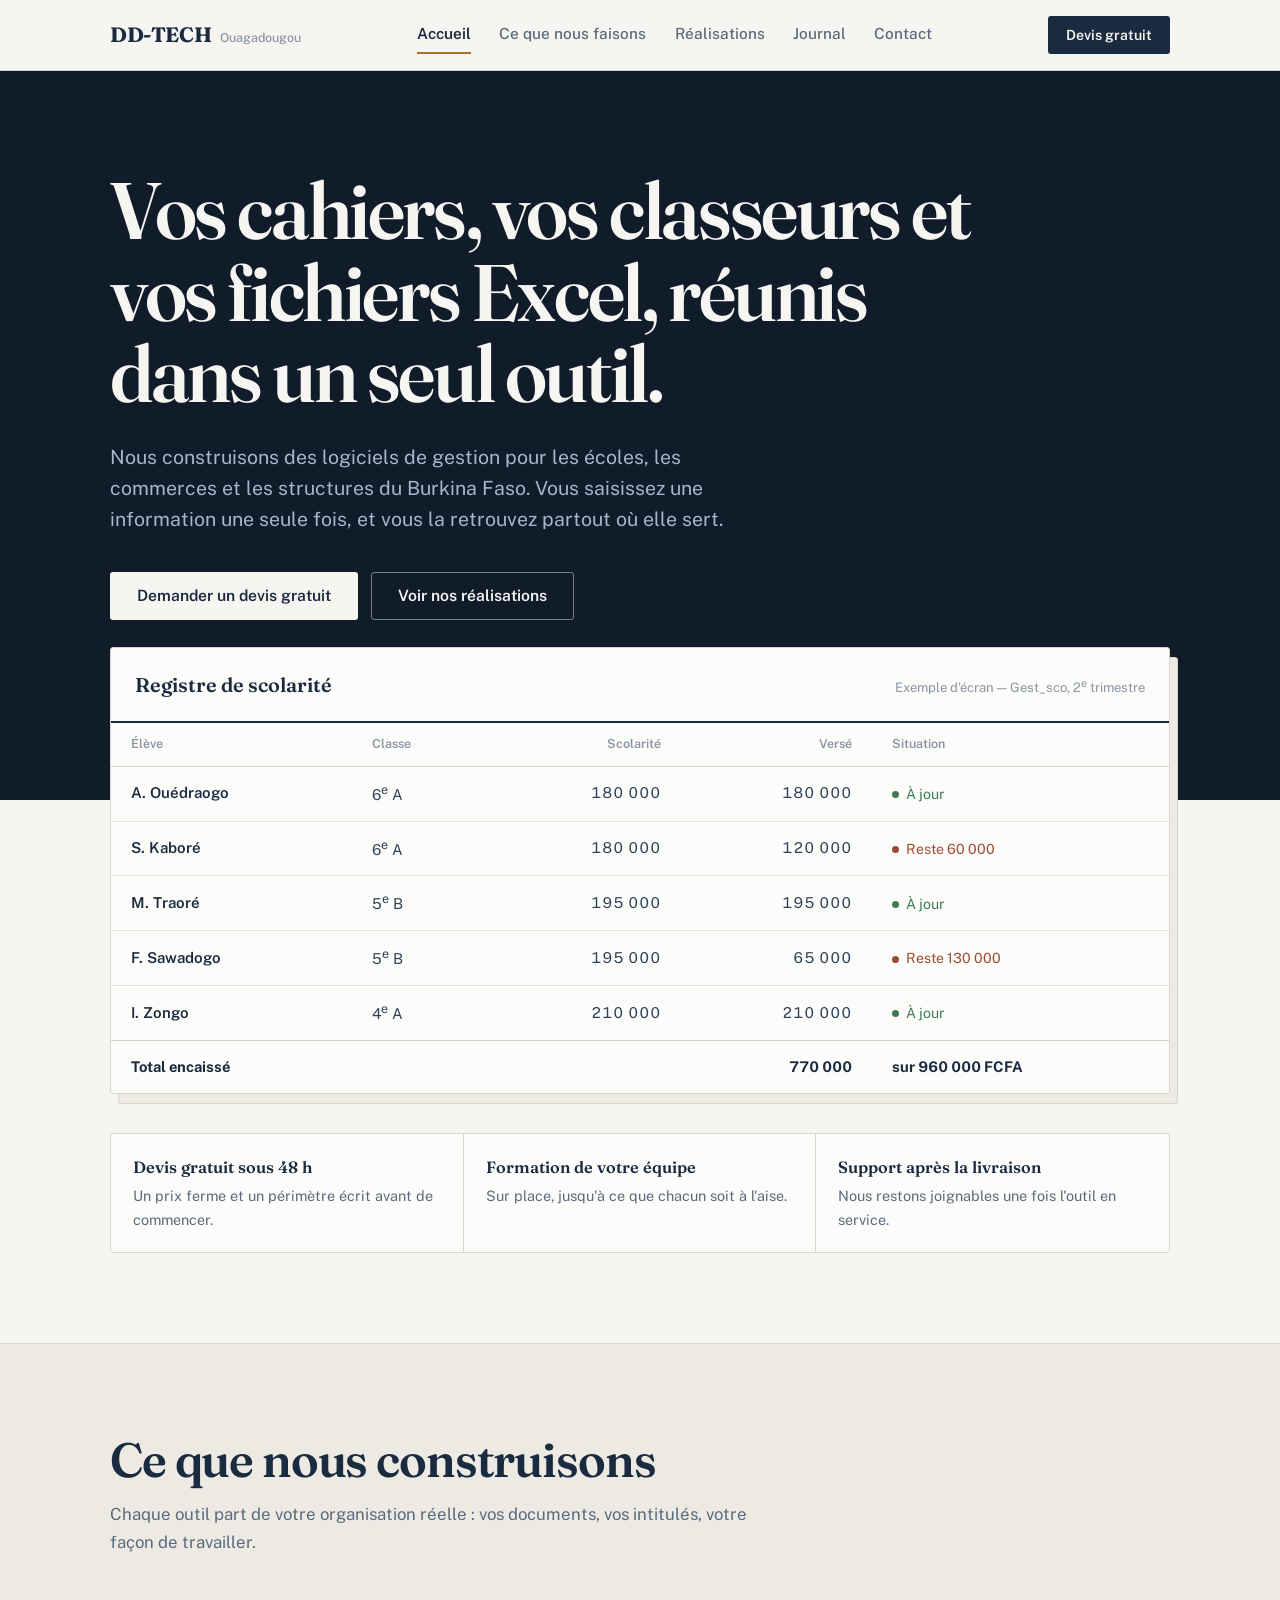
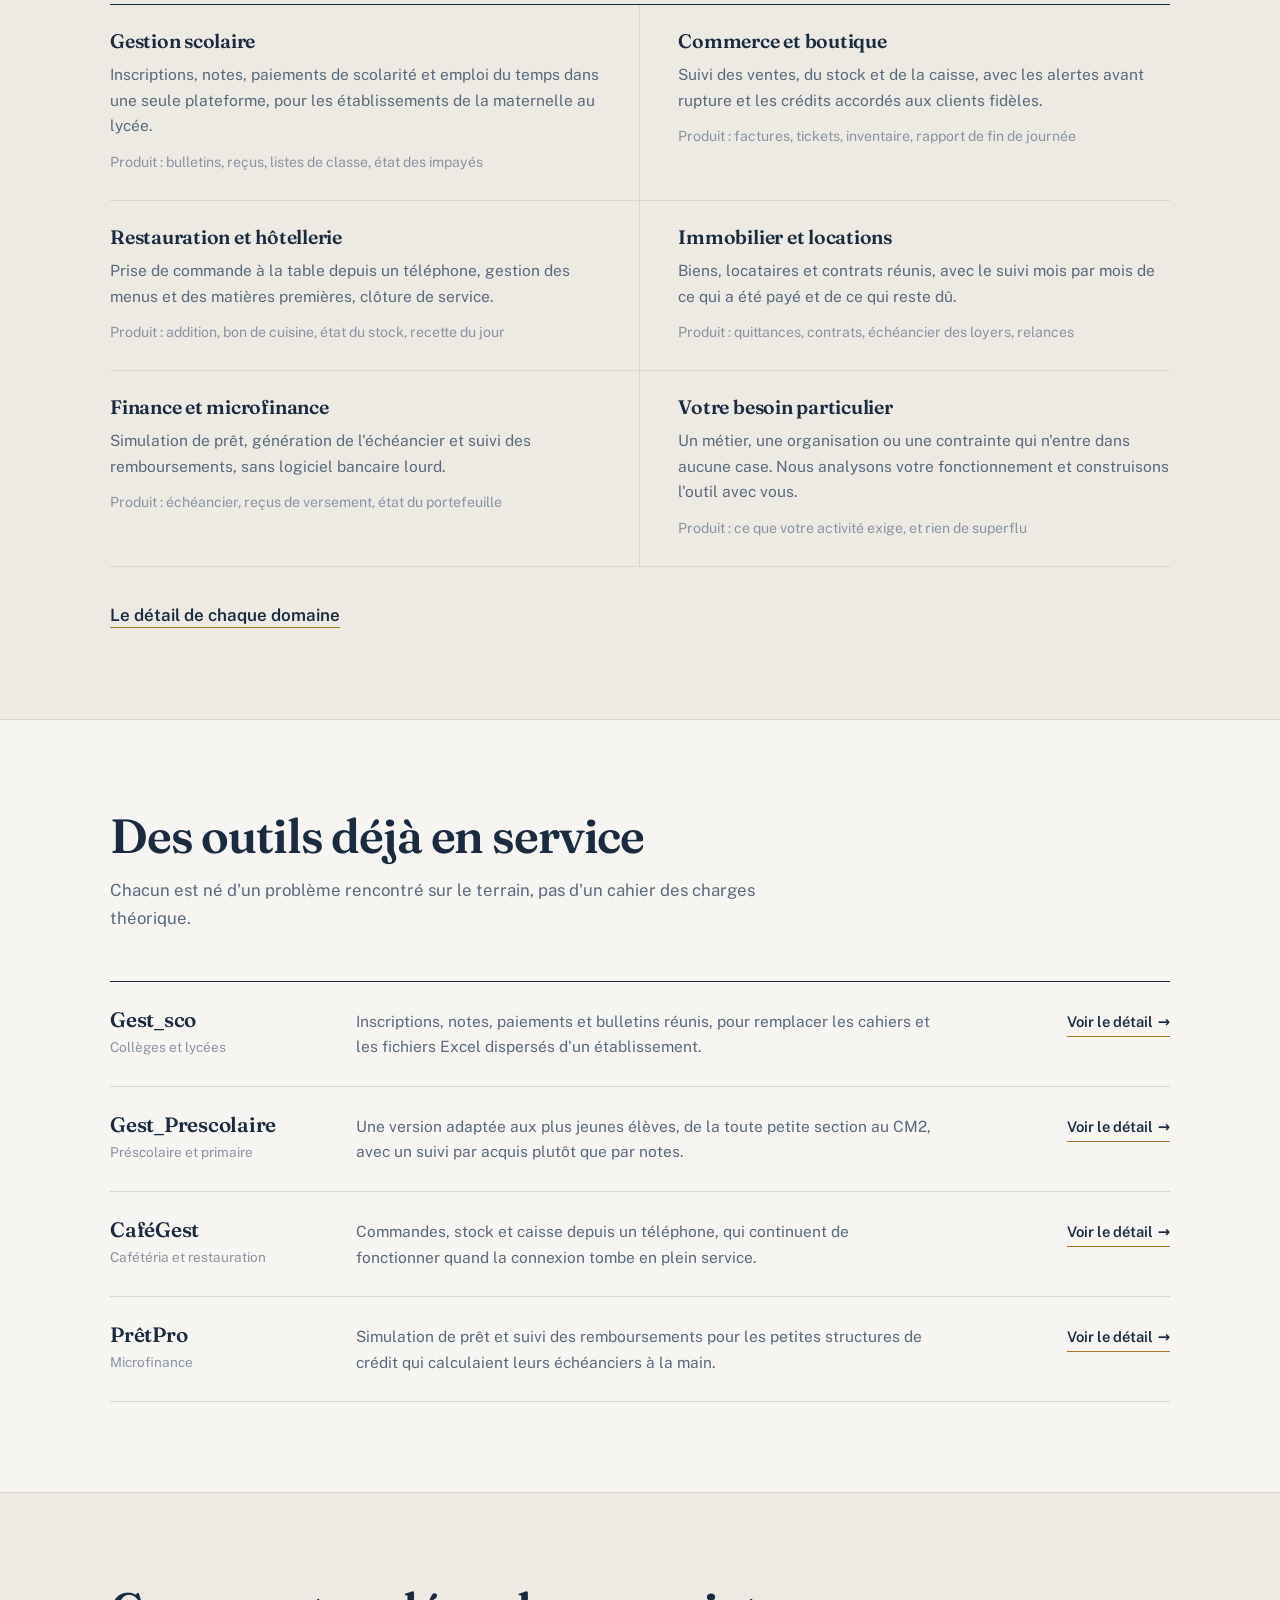
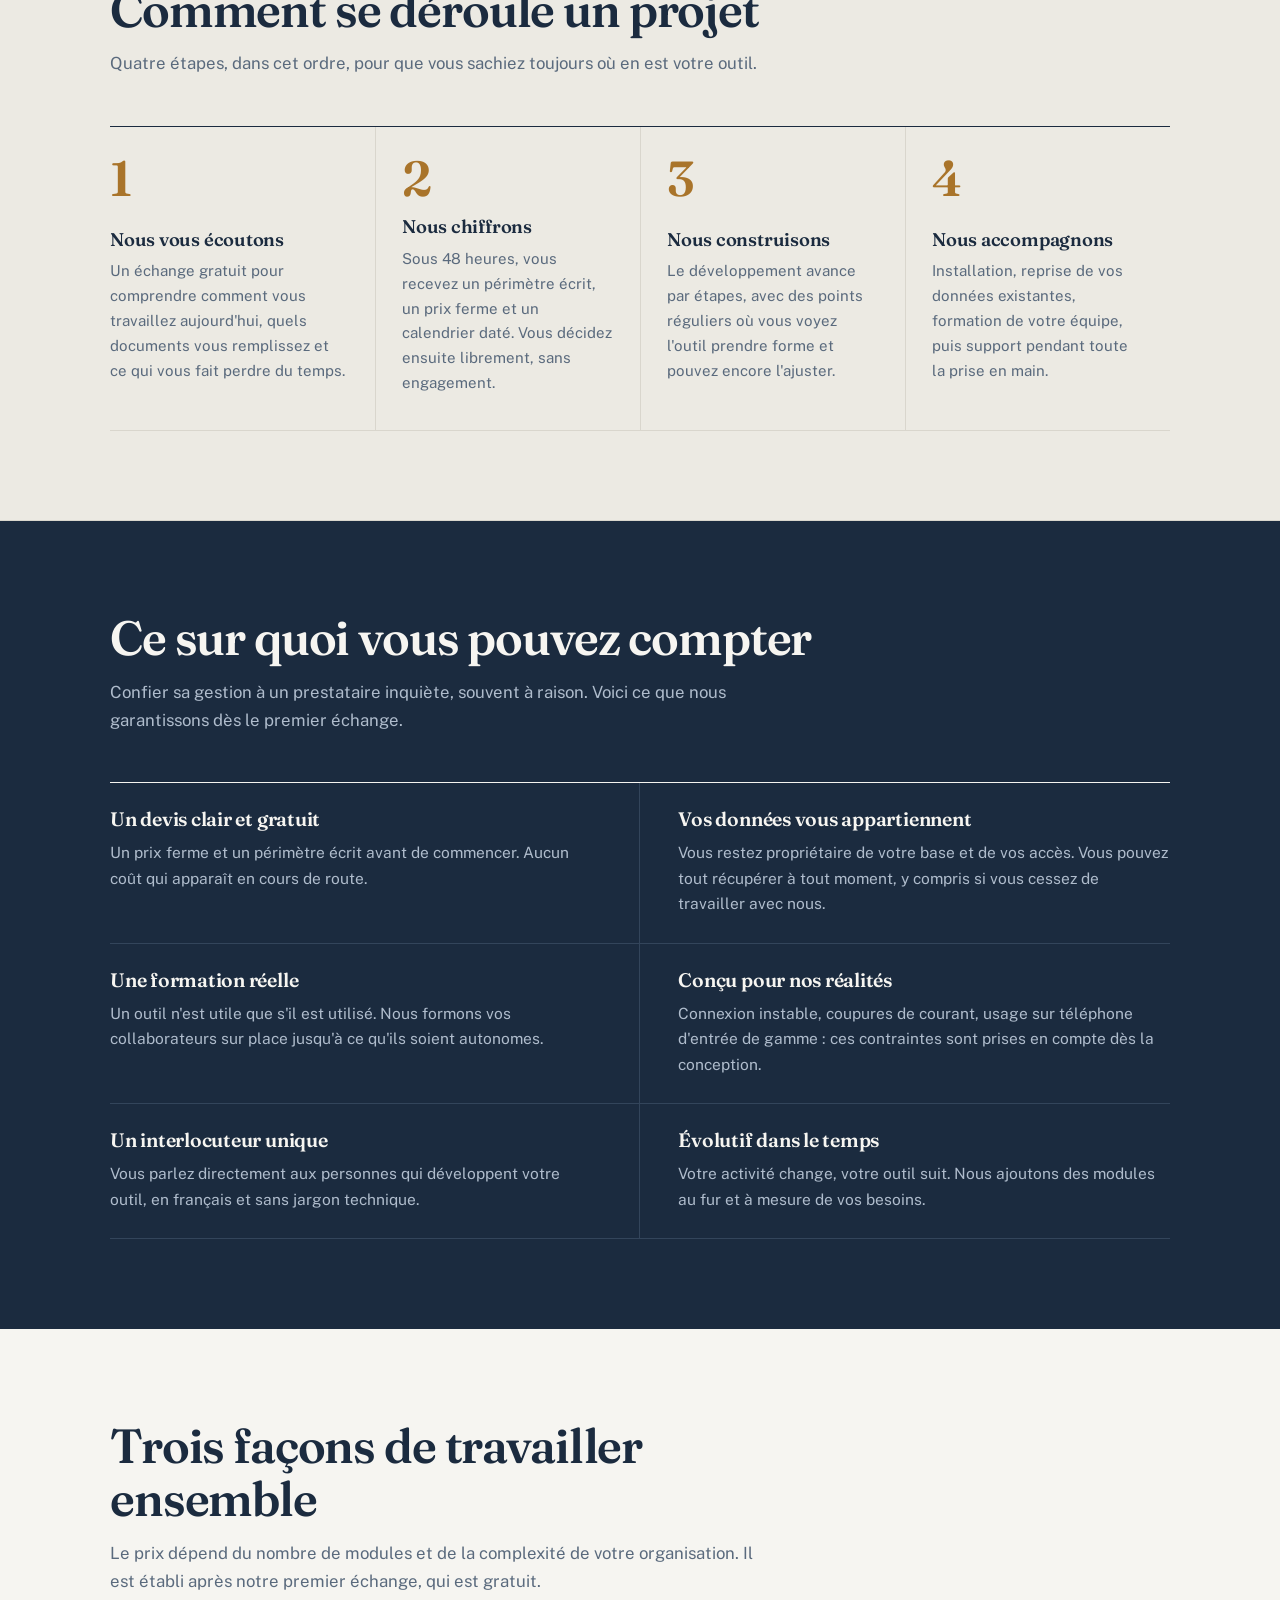
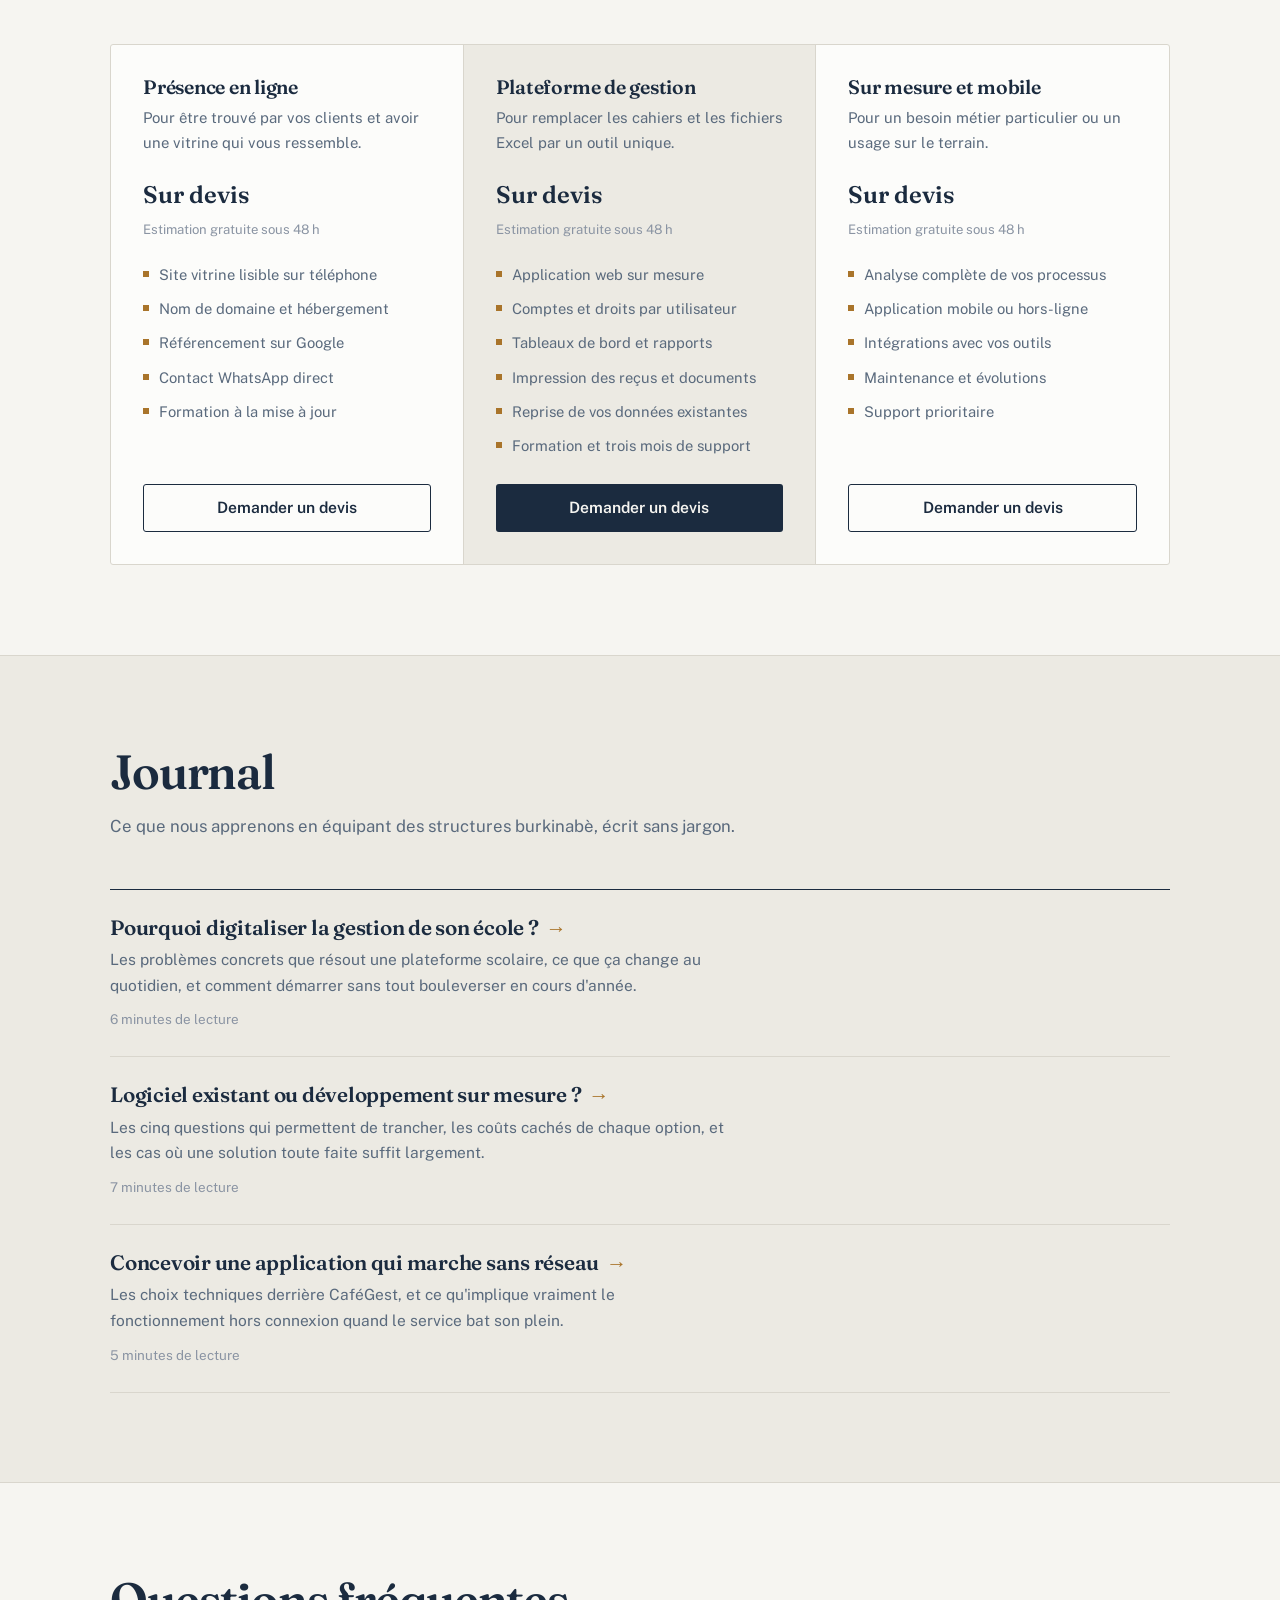
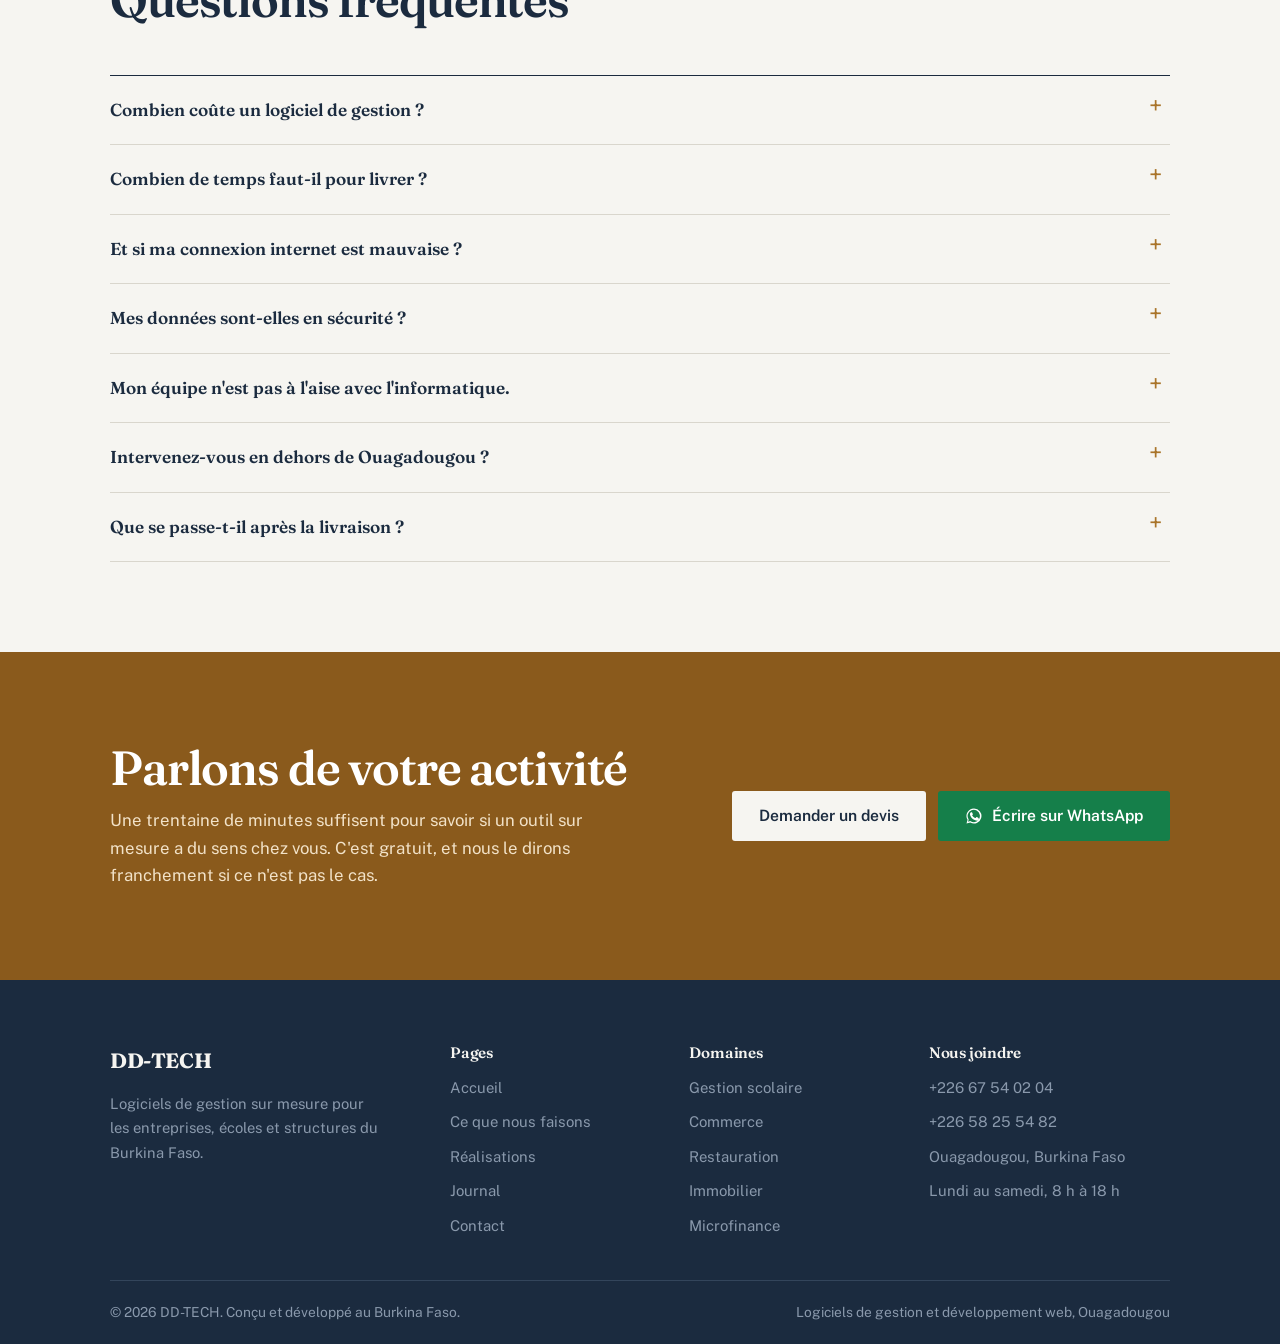
==== commit 3fd5f32a: "Retouches visuelles : étapes en colonnes, réalisations sur deux colonnes, montants insécables, bouto" ====
--- a/index.html
+++ b/index.html
@@ -1,527 +1,528 @@
-<!doctype html>
-<html lang="fr">
-<head>
-<meta charset="UTF-8">
-<meta name="viewport" content="width=device-width, initial-scale=1">
-<title>DD-TECH — Logiciels de gestion sur mesure au Burkina Faso</title>
-<meta name="description" content="DD-TECH conçoit des logiciels de gestion sur mesure pour les écoles, commerces, restaurants et structures de microfinance du Burkina Faso. Devis gratuit sous 48 h.">
-<meta name="keywords" content="développement web Burkina Faso, logiciel de gestion Ouagadougou, gestion scolaire Burkina, application mobile Burkina Faso">
-<meta name="author" content="DD-TECH">
-<meta name="theme-color" content="#1B2B3F">
-<link rel="canonical" href="https://dd-tech.bf/">
-
-<meta property="og:type" content="website">
-<meta property="og:locale" content="fr_FR">
-<meta property="og:site_name" content="DD-TECH">
-<meta property="og:title" content="DD-TECH — Logiciels de gestion sur mesure au Burkina Faso">
-<meta property="og:description" content="Vos cahiers, vos classeurs et vos fichiers Excel, réunis dans un seul outil. Devis gratuit sous 48 h.">
-<meta property="og:url" content="https://dd-tech.bf/">
-<meta property="og:image" content="https://dd-tech.bf/og-image.png">
-<meta name="twitter:card" content="summary_large_image">
-<meta name="twitter:title" content="DD-TECH — Logiciels de gestion sur mesure au Burkina Faso">
-<meta name="twitter:description" content="Vos cahiers, vos classeurs et vos fichiers Excel, réunis dans un seul outil.">
-<meta name="twitter:image" content="https://dd-tech.bf/og-image.png">
-
-<link rel="icon" href="favicon.svg" type="image/svg+xml">
-<link rel="preconnect" href="https://fonts.googleapis.com">
-<link rel="preconnect" href="https://fonts.gstatic.com" crossorigin>
-<link rel="stylesheet" href="style.css">
-
-<script type="application/ld+json">
-{
-  "@context": "https://schema.org",
-  "@type": "ProfessionalService",
-  "name": "DD-TECH",
-  "description": "Conception de logiciels de gestion sur mesure au Burkina Faso.",
-  "url": "https://dd-tech.bf/",
-  "telephone": "+22667540204",
-  "areaServed": { "@type": "Country", "name": "Burkina Faso" },
-  "address": {
-    "@type": "PostalAddress",
-    "addressLocality": "Ouagadougou",
-    "addressCountry": "BF"
-  },
-  "priceRange": "Sur devis",
-  "openingHoursSpecification": {
-    "@type": "OpeningHoursSpecification",
-    "dayOfWeek": ["Monday","Tuesday","Wednesday","Thursday","Friday","Saturday"],
-    "opens": "08:00",
-    "closes": "18:00"
-  }
-}
-</script>
-</head>
-<body>
-
-<a href="#main" class="skip-link">Aller au contenu</a>
-
-<header class="site-header">
-  <div class="wrap">
-    <a href="index.html" class="brand" aria-label="DD-TECH, accueil">
-      <span class="brand-name">DD-TECH</span>
-      <span class="brand-place">Ouagadougou</span>
-    </a>
-    <nav class="nav-links" id="nav-menu" aria-label="Navigation principale">
-      <a href="index.html" class="active">Accueil</a>
-      <a href="services.html">Ce que nous faisons</a>
-      <a href="portfolio.html">Réalisations</a>
-      <a href="blog.html">Journal</a>
-      <a href="contact.html">Contact</a>
-    </nav>
-    <button class="nav-toggle" aria-label="Ouvrir le menu" aria-expanded="false" aria-controls="nav-menu"><i></i></button>
-    <div class="nav-cta">
-      <a class="btn btn-ink btn-sm" href="contact.html">Devis gratuit</a>
-    </div>
-  </div>
-</header>
-
-<main id="main">
-
-<!-- ====================== BANNIÈRE ====================== -->
-<section class="hero">
-  <div class="wrap">
-    <h1>Vos cahiers, vos classeurs et vos fichiers Excel, réunis dans un seul outil.</h1>
-    <p class="lead">Nous construisons des logiciels de gestion pour les écoles, les commerces et les structures du Burkina Faso. Vous saisissez une information une seule fois, et vous la retrouvez partout où elle sert.</p>
-    <div class="hero-actions">
-      <a href="contact.html" class="btn btn-paper btn-lg">Demander un devis gratuit</a>
-      <a href="portfolio.html" class="btn btn-line-paper btn-lg">Voir nos réalisations</a>
-    </div>
-  </div>
-</section>
-
-<section class="hero-suite">
-  <div class="wrap">
-    <div class="register-wrap">
-      <div class="register">
-        <div class="register-head">
-          <span class="register-title">Registre de scolarité</span>
-          <span class="register-note">Exemple d'écran — Gest_sco, 2<sup>e</sup> trimestre</span>
-        </div>
-        <table class="reg">
-          <thead>
-            <tr>
-              <th scope="col">Élève</th>
-              <th scope="col">Classe</th>
-              <th scope="col" class="num">Scolarité</th>
-              <th scope="col" class="num">Versé</th>
-              <th scope="col">Situation</th>
-            </tr>
-          </thead>
-          <tbody>
-            <tr>
-              <td class="nom">A. Ouédraogo</td><td>6<sup>e</sup> A</td>
-              <td class="num">180 000</td><td class="num">180 000</td>
-              <td><span class="statut statut-ok">À jour</span></td>
-            </tr>
-            <tr>
-              <td class="nom">S. Kaboré</td><td>6<sup>e</sup> A</td>
-              <td class="num">180 000</td><td class="num">120 000</td>
-              <td><span class="statut statut-du">Reste 60 000</span></td>
-            </tr>
-            <tr>
-              <td class="nom">M. Traoré</td><td>5<sup>e</sup> B</td>
-              <td class="num">195 000</td><td class="num">195 000</td>
-              <td><span class="statut statut-ok">À jour</span></td>
-            </tr>
-            <tr>
-              <td class="nom">F. Sawadogo</td><td>5<sup>e</sup> B</td>
-              <td class="num">195 000</td><td class="num">65 000</td>
-              <td><span class="statut statut-du">Reste 130 000</span></td>
-            </tr>
-            <tr>
-              <td class="nom">I. Zongo</td><td>4<sup>e</sup> A</td>
-              <td class="num">210 000</td><td class="num">210 000</td>
-              <td><span class="statut statut-ok">À jour</span></td>
-            </tr>
-          </tbody>
-          <tfoot>
-            <tr>
-              <td>Total encaissé<span class="ctx-mob">770 000 encaissés sur 960 000 FCFA</span></td>
-              <td></td>
-              <td></td>
-              <td class="num">770 000</td>
-              <td><span class="ctx-bur">sur 960 000 FCFA</span></td>
-            </tr>
-          </tfoot>
-        </table>
-      </div>
-    </div>
-
-    <div class="strip">
-      <div><b>Devis gratuit sous 48 h</b><span>Un prix ferme et un périmètre écrit avant de commencer.</span></div>
-      <div><b>Formation de votre équipe</b><span>Sur place, jusqu'à ce que chacun soit à l'aise.</span></div>
-      <div><b>Support après la livraison</b><span>Nous restons joignables une fois l'outil en service.</span></div>
-    </div>
-  </div>
-</section>
-
-<!-- ====================== CE QUE NOUS CONSTRUISONS ====================== -->
-<section class="section band-paper">
-  <div class="wrap">
-    <div class="section-head">
-      <h2>Ce que nous construisons</h2>
-      <p>Chaque outil part de votre organisation réelle : vos documents, vos intitulés, votre façon de travailler.</p>
-    </div>
-
-    <div class="ruled">
-      <div class="row">
-        <h3>Gestion scolaire</h3>
-        <p>Inscriptions, notes, paiements de scolarité et emploi du temps dans une seule plateforme, pour les établissements de la maternelle au lycée.</p>
-        <p class="outputs">Produit : bulletins, reçus, listes de classe, état des impayés</p>
-      </div>
-      <div class="row">
-        <h3>Commerce et boutique</h3>
-        <p>Suivi des ventes, du stock et de la caisse, avec les alertes avant rupture et les crédits accordés aux clients fidèles.</p>
-        <p class="outputs">Produit : factures, tickets, inventaire, rapport de fin de journée</p>
-      </div>
-      <div class="row">
-        <h3>Restauration et hôtellerie</h3>
-        <p>Prise de commande à la table depuis un téléphone, gestion des menus et des matières premières, clôture de service.</p>
-        <p class="outputs">Produit : addition, bon de cuisine, état du stock, recette du jour</p>
-      </div>
-      <div class="row">
-        <h3>Immobilier et locations</h3>
-        <p>Biens, locataires et contrats réunis, avec le suivi mois par mois de ce qui a été payé et de ce qui reste dû.</p>
-        <p class="outputs">Produit : quittances, contrats, échéancier des loyers, relances</p>
-      </div>
-      <div class="row">
-        <h3>Finance et microfinance</h3>
-        <p>Simulation de prêt, génération de l'échéancier et suivi des remboursements, sans logiciel bancaire lourd.</p>
-        <p class="outputs">Produit : échéancier, reçus de versement, état du portefeuille</p>
-      </div>
-      <div class="row">
-        <h3>Votre besoin particulier</h3>
-        <p>Un métier, une organisation ou une contrainte qui n'entre dans aucune case. Nous analysons votre fonctionnement et construisons l'outil avec vous.</p>
-        <p class="outputs">Produit : ce que votre activité exige, et rien de superflu</p>
-      </div>
-    </div>
-
-    <p style="margin-top:34px;"><a href="services.html" class="link-ink">Le détail de chaque domaine</a></p>
-  </div>
-</section>
-
-<!-- ====================== RÉALISATIONS ====================== -->
-<section class="section">
-  <div class="wrap">
-    <div class="section-head">
-      <h2>Des outils déjà en service</h2>
-      <p>Chacun est né d'un problème rencontré sur le terrain, pas d'un cahier des charges théorique.</p>
-    </div>
-
-    <div class="works">
-      <article class="work">
-        <div>
-          <h3>Gest_sco</h3>
-          <p class="secteur">Collèges et lycées</p>
-        </div>
-        <p>Inscriptions, notes, paiements et bulletins réunis, pour remplacer les cahiers et les fichiers Excel dispersés d'un établissement.</p>
-        <a href="portfolio.html" class="go">Voir le détail</a>
-      </article>
-
-      <article class="work">
-        <div>
-          <h3>Gest_Prescolaire</h3>
-          <p class="secteur">Préscolaire et primaire</p>
-        </div>
-        <p>Une version adaptée aux plus jeunes élèves, de la toute petite section au CM2, avec un suivi par acquis plutôt que par notes.</p>
-        <a href="portfolio.html" class="go">Voir le détail</a>
-      </article>
-
-      <article class="work">
-        <div>
-          <h3>CaféGest</h3>
-          <p class="secteur">Cafétéria et restauration</p>
-        </div>
-        <p>Commandes, stock et caisse depuis un téléphone, qui continuent de fonctionner quand la connexion tombe en plein service.</p>
-        <a href="portfolio.html" class="go">Voir le détail</a>
-      </article>
-
-      <article class="work">
-        <div>
-          <h3>PrêtPro</h3>
-          <p class="secteur">Microfinance</p>
-        </div>
-        <p>Simulation de prêt et suivi des remboursements pour les petites structures de crédit qui calculaient leurs échéanciers à la main.</p>
-        <a href="portfolio.html" class="go">Voir le détail</a>
-      </article>
-    </div>
-  </div>
-</section>
-
-<!-- ====================== MÉTHODE ====================== -->
-<section class="section band-paper">
-  <div class="wrap">
-    <div class="section-head">
-      <h2>Comment se déroule un projet</h2>
-      <p>Quatre étapes, dans cet ordre, pour que vous sachiez toujours où en est votre outil.</p>
-    </div>
-
-    <div class="steps">
-      <div class="step">
-        <span class="n">1</span>
-        <div>
-          <h4>Nous vous écoutons</h4>
-          <p>Un échange gratuit pour comprendre comment vous travaillez aujourd'hui, quels documents vous remplissez et ce qui vous fait perdre du temps.</p>
-        </div>
-      </div>
-      <div class="step">
-        <span class="n">2</span>
-        <div>
-          <h4>Nous chiffrons</h4>
-          <p>Sous 48 heures, vous recevez un périmètre écrit, un prix ferme et un calendrier daté. Vous décidez ensuite librement, sans engagement.</p>
-        </div>
-      </div>
-      <div class="step">
-        <span class="n">3</span>
-        <div>
-          <h4>Nous construisons</h4>
-          <p>Le développement avance par étapes, avec des points réguliers où vous voyez l'outil prendre forme et pouvez encore l'ajuster.</p>
-        </div>
-      </div>
-      <div class="step">
-        <span class="n">4</span>
-        <div>
-          <h4>Nous accompagnons</h4>
-          <p>Installation, reprise de vos données existantes, formation de votre équipe, puis support pendant toute la prise en main.</p>
-        </div>
-      </div>
-    </div>
-  </div>
-</section>
-
-<!-- ====================== ENGAGEMENTS ====================== -->
-<section class="section band-ink">
-  <div class="wrap">
-    <div class="section-head">
-      <h2>Ce sur quoi vous pouvez compter</h2>
-      <p>Confier sa gestion à un prestataire inquiète, souvent à raison. Voici ce que nous garantissons dès le premier échange.</p>
-    </div>
-
-    <div class="ruled">
-      <div class="row">
-        <h3>Un devis clair et gratuit</h3>
-        <p>Un prix ferme et un périmètre écrit avant de commencer. Aucun coût qui apparaît en cours de route.</p>
-      </div>
-      <div class="row">
-        <h3>Vos données vous appartiennent</h3>
-        <p>Vous restez propriétaire de votre base et de vos accès. Vous pouvez tout récupérer à tout moment, y compris si vous cessez de travailler avec nous.</p>
-      </div>
-      <div class="row">
-        <h3>Une formation réelle</h3>
-        <p>Un outil n'est utile que s'il est utilisé. Nous formons vos collaborateurs sur place jusqu'à ce qu'ils soient autonomes.</p>
-      </div>
-      <div class="row">
-        <h3>Conçu pour nos réalités</h3>
-        <p>Connexion instable, coupures de courant, usage sur téléphone d'entrée de gamme : ces contraintes sont prises en compte dès la conception.</p>
-      </div>
-      <div class="row">
-        <h3>Un interlocuteur unique</h3>
-        <p>Vous parlez directement aux personnes qui développent votre outil, en français et sans jargon technique.</p>
-      </div>
-      <div class="row">
-        <h3>Évolutif dans le temps</h3>
-        <p>Votre activité change, votre outil suit. Nous ajoutons des modules au fur et à mesure de vos besoins.</p>
-      </div>
-    </div>
-  </div>
-</section>
-
-<!-- ====================== FORMULES ====================== -->
-<section class="section">
-  <div class="wrap">
-    <div class="section-head">
-      <h2>Trois façons de travailler ensemble</h2>
-      <p>Le prix dépend du nombre de modules et de la complexité de votre organisation. Il est établi après notre premier échange, qui est gratuit.</p>
-    </div>
-
-    <div class="plans">
-      <div class="plan">
-        <h3>Présence en ligne</h3>
-        <p class="pitch">Pour être trouvé par vos clients et avoir une vitrine qui vous ressemble.</p>
-        <div class="price">Sur devis</div>
-        <p class="price-note">Estimation gratuite sous 48 h</p>
-        <ul>
-          <li>Site vitrine lisible sur téléphone</li>
-          <li>Nom de domaine et hébergement</li>
-          <li>Référencement sur Google</li>
-          <li>Contact WhatsApp direct</li>
-          <li>Formation à la mise à jour</li>
-        </ul>
-        <a href="contact.html" class="btn btn-line btn-block">Demander un devis</a>
-      </div>
-
-      <div class="plan plan-mark">
-        <h3>Plateforme de gestion</h3>
-        <p class="pitch">Pour remplacer les cahiers et les fichiers Excel par un outil unique.</p>
-        <div class="price">Sur devis</div>
-        <p class="price-note">Estimation gratuite sous 48 h</p>
-        <ul>
-          <li>Application web sur mesure</li>
-          <li>Comptes et droits par utilisateur</li>
-          <li>Tableaux de bord et rapports</li>
-          <li>Impression des reçus et documents</li>
-          <li>Reprise de vos données existantes</li>
-          <li>Formation et trois mois de support</li>
-        </ul>
-        <a href="contact.html" class="btn btn-ink btn-block">Demander un devis</a>
-      </div>
-
-      <div class="plan">
-        <h3>Sur mesure et mobile</h3>
-        <p class="pitch">Pour un besoin métier particulier ou un usage sur le terrain.</p>
-        <div class="price">Sur devis</div>
-        <p class="price-note">Estimation gratuite sous 48 h</p>
-        <ul>
-          <li>Analyse complète de vos processus</li>
-          <li>Application mobile ou hors-ligne</li>
-          <li>Intégrations avec vos outils</li>
-          <li>Maintenance et évolutions</li>
-          <li>Support prioritaire</li>
-        </ul>
-        <a href="contact.html" class="btn btn-line btn-block">Demander un devis</a>
-      </div>
-    </div>
-  </div>
-</section>
-
-<!-- ====================== JOURNAL ====================== -->
-<section class="section band-paper">
-  <div class="wrap">
-    <div class="section-head">
-      <h2>Journal</h2>
-      <p>Ce que nous apprenons en équipant des structures burkinabè, écrit sans jargon.</p>
-    </div>
-
-    <div class="posts">
-      <a class="post" href="blog/pourquoi-digitaliser-son-ecole.html">
-        <h3>Pourquoi digitaliser la gestion de son école ?</h3>
-        <p>Les problèmes concrets que résout une plateforme scolaire, ce que ça change au quotidien, et comment démarrer sans tout bouleverser en cours d'année.</p>
-        <p class="temps">6 minutes de lecture</p>
-      </a>
-      <a class="post" href="blog/choisir-application-sur-mesure.html">
-        <h3>Logiciel existant ou développement sur mesure ?</h3>
-        <p>Les cinq questions qui permettent de trancher, les coûts cachés de chaque option, et les cas où une solution toute faite suffit largement.</p>
-        <p class="temps">7 minutes de lecture</p>
-      </a>
-      <a class="post" href="blog/dd-tech-cafegest.html">
-        <h3>Concevoir une application qui marche sans réseau</h3>
-        <p>Les choix techniques derrière CaféGest, et ce qu'implique vraiment le fonctionnement hors connexion quand le service bat son plein.</p>
-        <p class="temps">5 minutes de lecture</p>
-      </a>
-    </div>
-  </div>
-</section>
-
-<!-- ====================== QUESTIONS ====================== -->
-<section class="section">
-  <div class="wrap">
-    <div class="section-head">
-      <h2>Questions fréquentes</h2>
-    </div>
-
-    <div class="qa">
-      <details>
-        <summary>Combien coûte un logiciel de gestion ?</summary>
-        <div class="answer"><p>Le tarif dépend du nombre de modules et de la complexité de votre organisation. Une plateforme scolaire simple ne demande pas le même travail qu'un outil multi-sites. Nous établissons un devis précis et gratuit après un premier échange d'une trentaine de minutes, sans engagement de votre part.</p></div>
-      </details>
-      <details>
-        <summary>Combien de temps faut-il pour livrer ?</summary>
-        <div class="answer"><p>Un site vitrine se réalise en une à deux semaines. Une plateforme de gestion complète demande plutôt quatre à huit semaines, selon les modules retenus. Le calendrier est daté dans le devis, et vous voyez l'avancement à chaque étape.</p></div>
-      </details>
-      <details>
-        <summary>Et si ma connexion internet est mauvaise ?</summary>
-        <div class="answer"><p>C'est une contrainte que nous intégrons dès la conception. Nos applications continuent de fonctionner sans réseau : vous saisissez normalement, et les données se synchronisent dès que la connexion revient. Certaines solutions peuvent aussi être installées en local, sur votre propre machine.</p></div>
-      </details>
-      <details>
-        <summary>Mes données sont-elles en sécurité ?</summary>
-        <div class="answer"><p>Chaque utilisateur a son compte et des droits limités à ce qui le concerne. Les données sont sauvegardées régulièrement et vous en restez propriétaire : vous pouvez les exporter et les récupérer à tout moment.</p></div>
-      </details>
-      <details>
-        <summary>Mon équipe n'est pas à l'aise avec l'informatique.</summary>
-        <div class="answer"><p>C'est le cas de la plupart de nos clients, et cela guide toute notre conception : peu de boutons, un vocabulaire clair en français, des écrans simples qui reprennent vos documents actuels. Nous formons ensuite vos collaborateurs sur place et restons joignables pour leurs questions.</p></div>
-      </details>
-      <details>
-        <summary>Intervenez-vous en dehors de Ouagadougou ?</summary>
-        <div class="answer"><p>Oui. Nous sommes basés à Ouagadougou et travaillons avec des structures partout au Burkina Faso. Les échanges se font par téléphone et WhatsApp, et nous nous déplaçons pour l'installation et la formation lorsque le projet le demande.</p></div>
-      </details>
-      <details>
-        <summary>Que se passe-t-il après la livraison ?</summary>
-        <div class="answer"><p>Une période de support est incluse pour corriger tout souci et répondre à vos questions. Au-delà, nous proposons un accompagnement continu pour la maintenance, les sauvegardes et l'ajout de fonctionnalités quand votre activité évolue.</p></div>
-      </details>
-    </div>
-  </div>
-</section>
-
-<!-- ====================== APPEL ====================== -->
-<section class="section band-ochre">
-  <div class="wrap">
-    <div class="cta">
-      <div>
-        <h2>Parlons de votre activité</h2>
-        <p>Une trentaine de minutes suffisent pour savoir si un outil sur mesure a du sens chez vous. C'est gratuit, et nous le dirons franchement si ce n'est pas le cas.</p>
-      </div>
-      <div class="cta-actions">
-        <a href="contact.html" class="btn btn-paper">Demander un devis</a>
-        <a href="https://wa.me/22667540204?text=Bonjour%20DD-TECH%2C%20je%20souhaite%20discuter%20d%27un%20projet." target="_blank" rel="noopener" class="btn btn-wa">
-          <svg viewBox="0 0 24 24" fill="currentColor" aria-hidden="true"><path d="M17.5 14.4c-.3-.2-1.7-.9-2-1-.3-.1-.4-.2-.6.1-.2.3-.7.9-.9 1.1-.2.2-.3.2-.6.1-1.6-.8-2.7-1.5-3.8-3.3-.3-.5.3-.5.8-1.5.1-.2 0-.3 0-.5s-.6-1.5-.9-2.1c-.2-.5-.4-.4-.6-.4h-.5c-.2 0-.5.1-.8.4-.3.3-1 1-1 2.5s1.1 2.9 1.2 3.1c.1.2 2.1 3.2 5.1 4.5 1.9.8 2.6.9 3.5.7.6-.1 1.7-.7 1.9-1.4.2-.7.2-1.2.2-1.4-.1-.1-.3-.2-.6-.4M12 2a10 10 0 0 0-8.6 15.1L2 22l5-1.3A10 10 0 1 0 12 2m0 18.2c-1.6 0-3.2-.5-4.6-1.3l-.3-.2-3 .8.8-2.9-.2-.3A8.2 8.2 0 1 1 12 20.2"/></svg>
-          Écrire sur WhatsApp
-        </a>
-      </div>
-    </div>
-  </div>
-</section>
-
-</main>
-
-<footer>
-  <div class="wrap">
-    <div class="foot-grid">
-      <div class="foot-brand">
-        <span class="brand-name">DD-TECH</span>
-        <p>Logiciels de gestion sur mesure pour les entreprises, écoles et structures du Burkina Faso.</p>
-      </div>
-      <div class="foot-col">
-        <h4>Pages</h4>
-        <ul>
-          <li><a href="index.html">Accueil</a></li>
-          <li><a href="services.html">Ce que nous faisons</a></li>
-          <li><a href="portfolio.html">Réalisations</a></li>
-          <li><a href="blog.html">Journal</a></li>
-          <li><a href="contact.html">Contact</a></li>
-        </ul>
-      </div>
-      <div class="foot-col">
-        <h4>Domaines</h4>
-        <ul>
-          <li><a href="services.html#scolaire">Gestion scolaire</a></li>
-          <li><a href="services.html#commerce">Commerce</a></li>
-          <li><a href="services.html#restauration">Restauration</a></li>
-          <li><a href="services.html#immobilier">Immobilier</a></li>
-          <li><a href="services.html#finance">Microfinance</a></li>
-        </ul>
-      </div>
-      <div class="foot-col">
-        <h4>Nous joindre</h4>
-        <ul>
-          <li><a href="tel:+22667540204">+226 67 54 02 04</a></li>
-          <li><a href="tel:+22658255482">+226 58 25 54 82</a></li>
-          <li>Ouagadougou, Burkina Faso</li>
-          <li>Lundi au samedi, 8 h à 18 h</li>
-        </ul>
-      </div>
-    </div>
-    <div class="foot-bottom">
-      <span>© <span class="year">2026</span> DD-TECH. Conçu et développé au Burkina Faso.</span>
-      <span>Logiciels de gestion et développement web, Ouagadougou</span>
-    </div>
-  </div>
-</footer>
-
-<a class="wa-float" href="https://wa.me/22667540204?text=Bonjour%20DD-TECH%2C%20je%20souhaite%20discuter%20d%27un%20projet." target="_blank" rel="noopener" aria-label="Nous écrire sur WhatsApp">
-  <svg viewBox="0 0 24 24" fill="currentColor" aria-hidden="true"><path d="M17.5 14.4c-.3-.2-1.7-.9-2-1-.3-.1-.4-.2-.6.1-.2.3-.7.9-.9 1.1-.2.2-.3.2-.6.1-1.6-.8-2.7-1.5-3.8-3.3-.3-.5.3-.5.8-1.5.1-.2 0-.3 0-.5s-.6-1.5-.9-2.1c-.2-.5-.4-.4-.6-.4h-.5c-.2 0-.5.1-.8.4-.3.3-1 1-1 2.5s1.1 2.9 1.2 3.1c.1.2 2.1 3.2 5.1 4.5 1.9.8 2.6.9 3.5.7.6-.1 1.7-.7 1.9-1.4.2-.7.2-1.2.2-1.4-.1-.1-.3-.2-.6-.4M12 2a10 10 0 0 0-8.6 15.1L2 22l5-1.3A10 10 0 1 0 12 2m0 18.2c-1.6 0-3.2-.5-4.6-1.3l-.3-.2-3 .8.8-2.9-.2-.3A8.2 8.2 0 1 1 12 20.2"/></svg>
-  <span>Écrivez-nous</span>
-</a>
-
-<script src="script.js"></script>
-</body>
-</html>
+<!doctype html>
+<html lang="fr">
+<head>
+<meta charset="UTF-8">
+<meta name="viewport" content="width=device-width, initial-scale=1">
+<title>DD-TECH — Logiciels de gestion sur mesure au Burkina Faso</title>
+<meta name="description" content="DD-TECH conçoit des logiciels de gestion sur mesure pour les écoles, commerces, restaurants et structures de microfinance du Burkina Faso. Devis gratuit sous 48 h.">
+<meta name="keywords" content="développement web Burkina Faso, logiciel de gestion Ouagadougou, gestion scolaire Burkina, application mobile Burkina Faso">
+<meta name="author" content="DD-TECH">
+<meta name="theme-color" content="#1B2B3F">
+<link rel="canonical" href="https://dd-tech.bf/">
+
+<meta property="og:type" content="website">
+<meta property="og:locale" content="fr_FR">
+<meta property="og:site_name" content="DD-TECH">
+<meta property="og:title" content="DD-TECH — Logiciels de gestion sur mesure au Burkina Faso">
+<meta property="og:description" content="Vos cahiers, vos classeurs et vos fichiers Excel, réunis dans un seul outil. Devis gratuit sous 48 h.">
+<meta property="og:url" content="https://dd-tech.bf/">
+<meta property="og:image" content="https://dd-tech.bf/og-image.png">
+<meta name="twitter:card" content="summary_large_image">
+<meta name="twitter:title" content="DD-TECH — Logiciels de gestion sur mesure au Burkina Faso">
+<meta name="twitter:description" content="Vos cahiers, vos classeurs et vos fichiers Excel, réunis dans un seul outil.">
+<meta name="twitter:image" content="https://dd-tech.bf/og-image.png">
+
+<link rel="icon" href="favicon.svg" type="image/svg+xml">
+<link rel="preconnect" href="https://fonts.googleapis.com">
+<link rel="preconnect" href="https://fonts.gstatic.com" crossorigin>
+<link href="https://fonts.googleapis.com/css2?family=Fraunces:opsz,wght@9..144,500;9..144,600;9..144,700&family=Public+Sans:wght@400;500;600;700&display=swap" rel="stylesheet">
+<link rel="stylesheet" href="style.css">
+
+<script type="application/ld+json">
+{
+  "@context": "https://schema.org",
+  "@type": "ProfessionalService",
+  "name": "DD-TECH",
+  "description": "Conception de logiciels de gestion sur mesure au Burkina Faso.",
+  "url": "https://dd-tech.bf/",
+  "telephone": "+22667540204",
+  "areaServed": { "@type": "Country", "name": "Burkina Faso" },
+  "address": {
+    "@type": "PostalAddress",
+    "addressLocality": "Ouagadougou",
+    "addressCountry": "BF"
+  },
+  "priceRange": "Sur devis",
+  "openingHoursSpecification": {
+    "@type": "OpeningHoursSpecification",
+    "dayOfWeek": ["Monday","Tuesday","Wednesday","Thursday","Friday","Saturday"],
+    "opens": "08:00",
+    "closes": "18:00"
+  }
+}
+</script>
+</head>
+<body>
+
+<a href="#main" class="skip-link">Aller au contenu</a>
+
+<header class="site-header">
+  <div class="wrap">
+    <a href="index.html" class="brand" aria-label="DD-TECH, accueil">
+      <span class="brand-name">DD-TECH</span>
+      <span class="brand-place">Ouagadougou</span>
+    </a>
+    <nav class="nav-links" id="nav-menu" aria-label="Navigation principale">
+      <a href="index.html" class="active">Accueil</a>
+      <a href="services.html">Ce que nous faisons</a>
+      <a href="portfolio.html">Réalisations</a>
+      <a href="blog.html">Journal</a>
+      <a href="contact.html">Contact</a>
+    </nav>
+    <button class="nav-toggle" aria-label="Ouvrir le menu" aria-expanded="false" aria-controls="nav-menu"><i></i></button>
+    <div class="nav-cta">
+      <a class="btn btn-ink btn-sm" href="contact.html">Devis gratuit</a>
+    </div>
+  </div>
+</header>
+
+<main id="main">
+
+<!-- ====================== BANNIÈRE ====================== -->
+<section class="hero">
+  <div class="wrap">
+    <h1>Vos cahiers, vos classeurs et vos fichiers Excel, réunis dans un seul outil.</h1>
+    <p class="lead">Nous construisons des logiciels de gestion pour les écoles, les commerces et les structures du Burkina Faso. Vous saisissez une information une seule fois, et vous la retrouvez partout où elle sert.</p>
+    <div class="hero-actions">
+      <a href="contact.html" class="btn btn-paper btn-lg">Demander un devis gratuit</a>
+      <a href="portfolio.html" class="btn btn-line-paper btn-lg">Voir nos réalisations</a>
+    </div>
+  </div>
+</section>
+
+<section class="hero-suite">
+  <div class="wrap">
+    <div class="register-wrap">
+      <div class="register">
+        <div class="register-head">
+          <span class="register-title">Registre de scolarité</span>
+          <span class="register-note">Exemple d'écran — Gest_sco, 2<sup>e</sup> trimestre</span>
+        </div>
+        <table class="reg">
+          <thead>
+            <tr>
+              <th scope="col">Élève</th>
+              <th scope="col">Classe</th>
+              <th scope="col" class="num">Scolarité</th>
+              <th scope="col" class="num">Versé</th>
+              <th scope="col">Situation</th>
+            </tr>
+          </thead>
+          <tbody>
+            <tr>
+              <td class="nom">A. Ouédraogo</td><td>6<sup>e</sup> A</td>
+              <td class="num">180&nbsp;000</td><td class="num">180&nbsp;000</td>
+              <td><span class="statut statut-ok">À jour</span></td>
+            </tr>
+            <tr>
+              <td class="nom">S. Kaboré</td><td>6<sup>e</sup> A</td>
+              <td class="num">180&nbsp;000</td><td class="num">120&nbsp;000</td>
+              <td><span class="statut statut-du">Reste 60&nbsp;000</span></td>
+            </tr>
+            <tr>
+              <td class="nom">M. Traoré</td><td>5<sup>e</sup> B</td>
+              <td class="num">195&nbsp;000</td><td class="num">195&nbsp;000</td>
+              <td><span class="statut statut-ok">À jour</span></td>
+            </tr>
+            <tr>
+              <td class="nom">F. Sawadogo</td><td>5<sup>e</sup> B</td>
+              <td class="num">195&nbsp;000</td><td class="num">65&nbsp;000</td>
+              <td><span class="statut statut-du">Reste 130&nbsp;000</span></td>
+            </tr>
+            <tr>
+              <td class="nom">I. Zongo</td><td>4<sup>e</sup> A</td>
+              <td class="num">210&nbsp;000</td><td class="num">210&nbsp;000</td>
+              <td><span class="statut statut-ok">À jour</span></td>
+            </tr>
+          </tbody>
+          <tfoot>
+            <tr>
+              <td>Total encaissé<span class="ctx-mob">770&nbsp;000 encaissés sur 960&nbsp;000 FCFA</span></td>
+              <td></td>
+              <td></td>
+              <td class="num">770&nbsp;000</td>
+              <td><span class="ctx-bur">sur 960&nbsp;000 FCFA</span></td>
+            </tr>
+          </tfoot>
+        </table>
+      </div>
+    </div>
+
+    <div class="strip">
+      <div><b>Devis gratuit sous 48 h</b><span>Un prix ferme et un périmètre écrit avant de commencer.</span></div>
+      <div><b>Formation de votre équipe</b><span>Sur place, jusqu'à ce que chacun soit à l'aise.</span></div>
+      <div><b>Support après la livraison</b><span>Nous restons joignables une fois l'outil en service.</span></div>
+    </div>
+  </div>
+</section>
+
+<!-- ====================== CE QUE NOUS CONSTRUISONS ====================== -->
+<section class="section band-paper">
+  <div class="wrap">
+    <div class="section-head">
+      <h2>Ce que nous construisons</h2>
+      <p>Chaque outil part de votre organisation réelle : vos documents, vos intitulés, votre façon de travailler.</p>
+    </div>
+
+    <div class="ruled">
+      <div class="row">
+        <h3>Gestion scolaire</h3>
+        <p>Inscriptions, notes, paiements de scolarité et emploi du temps dans une seule plateforme, pour les établissements de la maternelle au lycée.</p>
+        <p class="outputs">Produit : bulletins, reçus, listes de classe, état des impayés</p>
+      </div>
+      <div class="row">
+        <h3>Commerce et boutique</h3>
+        <p>Suivi des ventes, du stock et de la caisse, avec les alertes avant rupture et les crédits accordés aux clients fidèles.</p>
+        <p class="outputs">Produit : factures, tickets, inventaire, rapport de fin de journée</p>
+      </div>
+      <div class="row">
+        <h3>Restauration et hôtellerie</h3>
+        <p>Prise de commande à la table depuis un téléphone, gestion des menus et des matières premières, clôture de service.</p>
+        <p class="outputs">Produit : addition, bon de cuisine, état du stock, recette du jour</p>
+      </div>
+      <div class="row">
+        <h3>Immobilier et locations</h3>
+        <p>Biens, locataires et contrats réunis, avec le suivi mois par mois de ce qui a été payé et de ce qui reste dû.</p>
+        <p class="outputs">Produit : quittances, contrats, échéancier des loyers, relances</p>
+      </div>
+      <div class="row">
+        <h3>Finance et microfinance</h3>
+        <p>Simulation de prêt, génération de l'échéancier et suivi des remboursements, sans logiciel bancaire lourd.</p>
+        <p class="outputs">Produit : échéancier, reçus de versement, état du portefeuille</p>
+      </div>
+      <div class="row">
+        <h3>Votre besoin particulier</h3>
+        <p>Un métier, une organisation ou une contrainte qui n'entre dans aucune case. Nous analysons votre fonctionnement et construisons l'outil avec vous.</p>
+        <p class="outputs">Produit : ce que votre activité exige, et rien de superflu</p>
+      </div>
+    </div>
+
+    <p style="margin-top:34px;"><a href="services.html" class="link-ink">Le détail de chaque domaine</a></p>
+  </div>
+</section>
+
+<!-- ====================== RÉALISATIONS ====================== -->
+<section class="section">
+  <div class="wrap">
+    <div class="section-head">
+      <h2>Des outils déjà en service</h2>
+      <p>Chacun est né d'un problème rencontré sur le terrain, pas d'un cahier des charges théorique.</p>
+    </div>
+
+    <div class="works">
+      <article class="work">
+        <div>
+          <h3>Gest_sco</h3>
+          <p class="secteur">Collèges et lycées</p>
+        </div>
+        <p>Inscriptions, notes, paiements et bulletins réunis, pour remplacer les cahiers et les fichiers Excel dispersés d'un établissement.</p>
+        <a href="portfolio.html" class="go">Voir le détail</a>
+      </article>
+
+      <article class="work">
+        <div>
+          <h3>Gest_Prescolaire</h3>
+          <p class="secteur">Préscolaire et primaire</p>
+        </div>
+        <p>Une version adaptée aux plus jeunes élèves, de la toute petite section au CM2, avec un suivi par acquis plutôt que par notes.</p>
+        <a href="portfolio.html" class="go">Voir le détail</a>
+      </article>
+
+      <article class="work">
+        <div>
+          <h3>CaféGest</h3>
+          <p class="secteur">Cafétéria et restauration</p>
+        </div>
+        <p>Commandes, stock et caisse depuis un téléphone, qui continuent de fonctionner quand la connexion tombe en plein service.</p>
+        <a href="portfolio.html" class="go">Voir le détail</a>
+      </article>
+
+      <article class="work">
+        <div>
+          <h3>PrêtPro</h3>
+          <p class="secteur">Microfinance</p>
+        </div>
+        <p>Simulation de prêt et suivi des remboursements pour les petites structures de crédit qui calculaient leurs échéanciers à la main.</p>
+        <a href="portfolio.html" class="go">Voir le détail</a>
+      </article>
+    </div>
+  </div>
+</section>
+
+<!-- ====================== MÉTHODE ====================== -->
+<section class="section band-paper">
+  <div class="wrap">
+    <div class="section-head">
+      <h2>Comment se déroule un projet</h2>
+      <p>Quatre étapes, dans cet ordre, pour que vous sachiez toujours où en est votre outil.</p>
+    </div>
+
+    <div class="steps">
+      <div class="step">
+        <span class="n">1</span>
+        <div>
+          <h4>Nous vous écoutons</h4>
+          <p>Un échange gratuit pour comprendre comment vous travaillez aujourd'hui, quels documents vous remplissez et ce qui vous fait perdre du temps.</p>
+        </div>
+      </div>
+      <div class="step">
+        <span class="n">2</span>
+        <div>
+          <h4>Nous chiffrons</h4>
+          <p>Sous 48 heures, vous recevez un périmètre écrit, un prix ferme et un calendrier daté. Vous décidez ensuite librement, sans engagement.</p>
+        </div>
+      </div>
+      <div class="step">
+        <span class="n">3</span>
+        <div>
+          <h4>Nous construisons</h4>
+          <p>Le développement avance par étapes, avec des points réguliers où vous voyez l'outil prendre forme et pouvez encore l'ajuster.</p>
+        </div>
+      </div>
+      <div class="step">
+        <span class="n">4</span>
+        <div>
+          <h4>Nous accompagnons</h4>
+          <p>Installation, reprise de vos données existantes, formation de votre équipe, puis support pendant toute la prise en main.</p>
+        </div>
+      </div>
+    </div>
+  </div>
+</section>
+
+<!-- ====================== ENGAGEMENTS ====================== -->
+<section class="section band-ink">
+  <div class="wrap">
+    <div class="section-head">
+      <h2>Ce sur quoi vous pouvez compter</h2>
+      <p>Confier sa gestion à un prestataire inquiète, souvent à raison. Voici ce que nous garantissons dès le premier échange.</p>
+    </div>
+
+    <div class="ruled">
+      <div class="row">
+        <h3>Un devis clair et gratuit</h3>
+        <p>Un prix ferme et un périmètre écrit avant de commencer. Aucun coût qui apparaît en cours de route.</p>
+      </div>
+      <div class="row">
+        <h3>Vos données vous appartiennent</h3>
+        <p>Vous restez propriétaire de votre base et de vos accès. Vous pouvez tout récupérer à tout moment, y compris si vous cessez de travailler avec nous.</p>
+      </div>
+      <div class="row">
+        <h3>Une formation réelle</h3>
+        <p>Un outil n'est utile que s'il est utilisé. Nous formons vos collaborateurs sur place jusqu'à ce qu'ils soient autonomes.</p>
+      </div>
+      <div class="row">
+        <h3>Conçu pour nos réalités</h3>
+        <p>Connexion instable, coupures de courant, usage sur téléphone d'entrée de gamme : ces contraintes sont prises en compte dès la conception.</p>
+      </div>
+      <div class="row">
+        <h3>Un interlocuteur unique</h3>
+        <p>Vous parlez directement aux personnes qui développent votre outil, en français et sans jargon technique.</p>
+      </div>
+      <div class="row">
+        <h3>Évolutif dans le temps</h3>
+        <p>Votre activité change, votre outil suit. Nous ajoutons des modules au fur et à mesure de vos besoins.</p>
+      </div>
+    </div>
+  </div>
+</section>
+
+<!-- ====================== FORMULES ====================== -->
+<section class="section">
+  <div class="wrap">
+    <div class="section-head">
+      <h2>Trois façons de travailler ensemble</h2>
+      <p>Le prix dépend du nombre de modules et de la complexité de votre organisation. Il est établi après notre premier échange, qui est gratuit.</p>
+    </div>
+
+    <div class="plans">
+      <div class="plan">
+        <h3>Présence en ligne</h3>
+        <p class="pitch">Pour être trouvé par vos clients et avoir une vitrine qui vous ressemble.</p>
+        <div class="price">Sur devis</div>
+        <p class="price-note">Estimation gratuite sous 48 h</p>
+        <ul>
+          <li>Site vitrine lisible sur téléphone</li>
+          <li>Nom de domaine et hébergement</li>
+          <li>Référencement sur Google</li>
+          <li>Contact WhatsApp direct</li>
+          <li>Formation à la mise à jour</li>
+        </ul>
+        <a href="contact.html" class="btn btn-line btn-block">Demander un devis</a>
+      </div>
+
+      <div class="plan plan-mark">
+        <h3>Plateforme de gestion</h3>
+        <p class="pitch">Pour remplacer les cahiers et les fichiers Excel par un outil unique.</p>
+        <div class="price">Sur devis</div>
+        <p class="price-note">Estimation gratuite sous 48 h</p>
+        <ul>
+          <li>Application web sur mesure</li>
+          <li>Comptes et droits par utilisateur</li>
+          <li>Tableaux de bord et rapports</li>
+          <li>Impression des reçus et documents</li>
+          <li>Reprise de vos données existantes</li>
+          <li>Formation et trois mois de support</li>
+        </ul>
+        <a href="contact.html" class="btn btn-ink btn-block">Demander un devis</a>
+      </div>
+
+      <div class="plan">
+        <h3>Sur mesure et mobile</h3>
+        <p class="pitch">Pour un besoin métier particulier ou un usage sur le terrain.</p>
+        <div class="price">Sur devis</div>
+        <p class="price-note">Estimation gratuite sous 48 h</p>
+        <ul>
+          <li>Analyse complète de vos processus</li>
+          <li>Application mobile ou hors-ligne</li>
+          <li>Intégrations avec vos outils</li>
+          <li>Maintenance et évolutions</li>
+          <li>Support prioritaire</li>
+        </ul>
+        <a href="contact.html" class="btn btn-line btn-block">Demander un devis</a>
+      </div>
+    </div>
+  </div>
+</section>
+
+<!-- ====================== JOURNAL ====================== -->
+<section class="section band-paper">
+  <div class="wrap">
+    <div class="section-head">
+      <h2>Journal</h2>
+      <p>Ce que nous apprenons en équipant des structures burkinabè, écrit sans jargon.</p>
+    </div>
+
+    <div class="posts">
+      <a class="post" href="blog/pourquoi-digitaliser-son-ecole.html">
+        <h3>Pourquoi digitaliser la gestion de son école ?</h3>
+        <p>Les problèmes concrets que résout une plateforme scolaire, ce que ça change au quotidien, et comment démarrer sans tout bouleverser en cours d'année.</p>
+        <p class="temps">6 minutes de lecture</p>
+      </a>
+      <a class="post" href="blog/choisir-application-sur-mesure.html">
+        <h3>Logiciel existant ou développement sur mesure ?</h3>
+        <p>Les cinq questions qui permettent de trancher, les coûts cachés de chaque option, et les cas où une solution toute faite suffit largement.</p>
+        <p class="temps">7 minutes de lecture</p>
+      </a>
+      <a class="post" href="blog/dd-tech-cafegest.html">
+        <h3>Concevoir une application qui marche sans réseau</h3>
+        <p>Les choix techniques derrière CaféGest, et ce qu'implique vraiment le fonctionnement hors connexion quand le service bat son plein.</p>
+        <p class="temps">5 minutes de lecture</p>
+      </a>
+    </div>
+  </div>
+</section>
+
+<!-- ====================== QUESTIONS ====================== -->
+<section class="section">
+  <div class="wrap">
+    <div class="section-head">
+      <h2>Questions fréquentes</h2>
+    </div>
+
+    <div class="qa">
+      <details>
+        <summary>Combien coûte un logiciel de gestion ?</summary>
+        <div class="answer"><p>Le tarif dépend du nombre de modules et de la complexité de votre organisation. Une plateforme scolaire simple ne demande pas le même travail qu'un outil multi-sites. Nous établissons un devis précis et gratuit après un premier échange d'une trentaine de minutes, sans engagement de votre part.</p></div>
+      </details>
+      <details>
+        <summary>Combien de temps faut-il pour livrer ?</summary>
+        <div class="answer"><p>Un site vitrine se réalise en une à deux semaines. Une plateforme de gestion complète demande plutôt quatre à huit semaines, selon les modules retenus. Le calendrier est daté dans le devis, et vous voyez l'avancement à chaque étape.</p></div>
+      </details>
+      <details>
+        <summary>Et si ma connexion internet est mauvaise ?</summary>
+        <div class="answer"><p>C'est une contrainte que nous intégrons dès la conception. Nos applications continuent de fonctionner sans réseau : vous saisissez normalement, et les données se synchronisent dès que la connexion revient. Certaines solutions peuvent aussi être installées en local, sur votre propre machine.</p></div>
+      </details>
+      <details>
+        <summary>Mes données sont-elles en sécurité ?</summary>
+        <div class="answer"><p>Chaque utilisateur a son compte et des droits limités à ce qui le concerne. Les données sont sauvegardées régulièrement et vous en restez propriétaire : vous pouvez les exporter et les récupérer à tout moment.</p></div>
+      </details>
+      <details>
+        <summary>Mon équipe n'est pas à l'aise avec l'informatique.</summary>
+        <div class="answer"><p>C'est le cas de la plupart de nos clients, et cela guide toute notre conception : peu de boutons, un vocabulaire clair en français, des écrans simples qui reprennent vos documents actuels. Nous formons ensuite vos collaborateurs sur place et restons joignables pour leurs questions.</p></div>
+      </details>
+      <details>
+        <summary>Intervenez-vous en dehors de Ouagadougou ?</summary>
+        <div class="answer"><p>Oui. Nous sommes basés à Ouagadougou et travaillons avec des structures partout au Burkina Faso. Les échanges se font par téléphone et WhatsApp, et nous nous déplaçons pour l'installation et la formation lorsque le projet le demande.</p></div>
+      </details>
+      <details>
+        <summary>Que se passe-t-il après la livraison ?</summary>
+        <div class="answer"><p>Une période de support est incluse pour corriger tout souci et répondre à vos questions. Au-delà, nous proposons un accompagnement continu pour la maintenance, les sauvegardes et l'ajout de fonctionnalités quand votre activité évolue.</p></div>
+      </details>
+    </div>
+  </div>
+</section>
+
+<!-- ====================== APPEL ====================== -->
+<section class="section band-ochre">
+  <div class="wrap">
+    <div class="cta">
+      <div>
+        <h2>Parlons de votre activité</h2>
+        <p>Une trentaine de minutes suffisent pour savoir si un outil sur mesure a du sens chez vous. C'est gratuit, et nous le dirons franchement si ce n'est pas le cas.</p>
+      </div>
+      <div class="cta-actions">
+        <a href="contact.html" class="btn btn-paper">Demander un devis</a>
+        <a href="https://wa.me/22667540204?text=Bonjour%20DD-TECH%2C%20je%20souhaite%20discuter%20d%27un%20projet." target="_blank" rel="noopener" class="btn btn-wa">
+          <svg viewBox="0 0 24 24" fill="currentColor" aria-hidden="true"><path d="M17.5 14.4c-.3-.2-1.7-.9-2-1-.3-.1-.4-.2-.6.1-.2.3-.7.9-.9 1.1-.2.2-.3.2-.6.1-1.6-.8-2.7-1.5-3.8-3.3-.3-.5.3-.5.8-1.5.1-.2 0-.3 0-.5s-.6-1.5-.9-2.1c-.2-.5-.4-.4-.6-.4h-.5c-.2 0-.5.1-.8.4-.3.3-1 1-1 2.5s1.1 2.9 1.2 3.1c.1.2 2.1 3.2 5.1 4.5 1.9.8 2.6.9 3.5.7.6-.1 1.7-.7 1.9-1.4.2-.7.2-1.2.2-1.4-.1-.1-.3-.2-.6-.4M12 2a10 10 0 0 0-8.6 15.1L2 22l5-1.3A10 10 0 1 0 12 2m0 18.2c-1.6 0-3.2-.5-4.6-1.3l-.3-.2-3 .8.8-2.9-.2-.3A8.2 8.2 0 1 1 12 20.2"/></svg>
+          Écrire sur WhatsApp
+        </a>
+      </div>
+    </div>
+  </div>
+</section>
+
+</main>
+
+<footer>
+  <div class="wrap">
+    <div class="foot-grid">
+      <div class="foot-brand">
+        <span class="brand-name">DD-TECH</span>
+        <p>Logiciels de gestion sur mesure pour les entreprises, écoles et structures du Burkina Faso.</p>
+      </div>
+      <div class="foot-col">
+        <h4>Pages</h4>
+        <ul>
+          <li><a href="index.html">Accueil</a></li>
+          <li><a href="services.html">Ce que nous faisons</a></li>
+          <li><a href="portfolio.html">Réalisations</a></li>
+          <li><a href="blog.html">Journal</a></li>
+          <li><a href="contact.html">Contact</a></li>
+        </ul>
+      </div>
+      <div class="foot-col">
+        <h4>Domaines</h4>
+        <ul>
+          <li><a href="services.html#scolaire">Gestion scolaire</a></li>
+          <li><a href="services.html#commerce">Commerce</a></li>
+          <li><a href="services.html#restauration">Restauration</a></li>
+          <li><a href="services.html#immobilier">Immobilier</a></li>
+          <li><a href="services.html#finance">Microfinance</a></li>
+        </ul>
+      </div>
+      <div class="foot-col">
+        <h4>Nous joindre</h4>
+        <ul>
+          <li><a href="tel:+22667540204">+226 67 54 02 04</a></li>
+          <li><a href="tel:+22658255482">+226 58 25 54 82</a></li>
+          <li>Ouagadougou, Burkina Faso</li>
+          <li>Lundi au samedi, 8 h à 18 h</li>
+        </ul>
+      </div>
+    </div>
+    <div class="foot-bottom">
+      <span>© <span class="year">2026</span> DD-TECH. Conçu et développé au Burkina Faso.</span>
+      <span>Logiciels de gestion et développement web, Ouagadougou</span>
+    </div>
+  </div>
+</footer>
+
+<a class="wa-float" href="https://wa.me/22667540204?text=Bonjour%20DD-TECH%2C%20je%20souhaite%20discuter%20d%27un%20projet." target="_blank" rel="noopener" aria-label="Nous écrire sur WhatsApp">
+  <svg viewBox="0 0 24 24" fill="currentColor" aria-hidden="true"><path d="M17.5 14.4c-.3-.2-1.7-.9-2-1-.3-.1-.4-.2-.6.1-.2.3-.7.9-.9 1.1-.2.2-.3.2-.6.1-1.6-.8-2.7-1.5-3.8-3.3-.3-.5.3-.5.8-1.5.1-.2 0-.3 0-.5s-.6-1.5-.9-2.1c-.2-.5-.4-.4-.6-.4h-.5c-.2 0-.5.1-.8.4-.3.3-1 1-1 2.5s1.1 2.9 1.2 3.1c.1.2 2.1 3.2 5.1 4.5 1.9.8 2.6.9 3.5.7.6-.1 1.7-.7 1.9-1.4.2-.7.2-1.2.2-1.4-.1-.1-.3-.2-.6-.4M12 2a10 10 0 0 0-8.6 15.1L2 22l5-1.3A10 10 0 1 0 12 2m0 18.2c-1.6 0-3.2-.5-4.6-1.3l-.3-.2-3 .8.8-2.9-.2-.3A8.2 8.2 0 1 1 12 20.2"/></svg>
+  <span>Écrivez-nous</span>
+</a>
+
+<script src="script.js"></script>
+</body>
+</html>
--- a/style.css
+++ b/style.css
@@ -1,614 +1,648 @@
-/* =========================================================
-   DD-TECH — Feuille de style
-   Concept : le registre. Encre sur papier, lignes réglées,
-   colonnes alignées. Aplats uniquement, aucun dégradé.
-   Fraunces (titres) · Public Sans (corps)
-   ========================================================= */
-
-@import url('https://fonts.googleapis.com/css2?family=Fraunces:opsz,wght@9..144,500;9..144,600;9..144,700&family=Public+Sans:wght@400;500;600;700&display=swap');
-
-:root{
-  /* Papier */
-  --paper:      #F6F5F1;
-  --paper-2:    #ECEAE3;
-  --paper-3:    #E3E0D7;
-  --white:      #FCFCFA;
-
-  /* Encre */
-  --ink:        #1B2B3F;
-  --ink-2:      #2E4257;
-  --ink-soft:   #5A6A7D;
-  --ink-faint:  #8A94A3;
-
-  /* Filets */
-  --rule:       #D9D6CD;
-  --rule-soft:  #E6E3DB;
-
-  /* Accents, à dose faible */
-  --ink-deep:   #111C2B;
-  --ochre:      #A9742A;
-  --ochre-deep: #8A5A1C;
-  --ochre-pale: #EFE4CE;
-  --green:      #3E7A52;
-  --clay:       #9C4B33;
-  --whatsapp:   #157F4A;
-
-  --display: 'Fraunces', Georgia, serif;
-  --body:    'Public Sans', system-ui, -apple-system, sans-serif;
-
-  --r: 3px;
-  --measure: 66ch;
-  --gut: clamp(18px, 4vw, 30px);
-  --section-y: clamp(52px, 7vw, 92px);
-}
-
-*{ box-sizing:border-box; margin:0; padding:0; }
-html{ scroll-behavior:smooth; -webkit-text-size-adjust:100%; }
-
-body{
-  font-family:var(--body);
-  font-size:1.0625rem;
-  line-height:1.65;
-  color:var(--ink);
-  background:var(--paper);
-  -webkit-font-smoothing:antialiased;
-  overflow-x:hidden;
-}
-
-img,svg{ max-width:100%; display:block; }
-a{ color:inherit; text-decoration:none; }
-ul{ list-style:none; }
-button,input,textarea,select{ font:inherit; color:inherit; }
-::selection{ background:var(--ink); color:var(--paper); }
-
-:focus-visible{ outline:2px solid var(--ochre); outline-offset:3px; }
-
-.skip-link{
-  position:absolute; left:-9999px; top:0; z-index:200;
-  background:var(--ink); color:var(--paper);
-  padding:12px 20px; font-weight:600;
-}
-.skip-link:focus{ left:0; }
-
-@media (prefers-reduced-motion: reduce){
-  *,*::before,*::after{
-    animation-duration:.001ms !important;
-    animation-delay:0ms !important;
-    transition-duration:.001ms !important;
-    scroll-behavior:auto !important;
-  }
-}
-
-/* ---------- Trame ---------- */
-.wrap{ width:100%; max-width:1120px; margin:0 auto; padding:0 var(--gut); }
-.wrap-narrow{ max-width:760px; }
-.section{ padding:var(--section-y) 0; }
-.section-tight{ padding:calc(var(--section-y) * .62) 0; }
-
-/* ---------- Typographie ---------- */
-h1,h2,h3,h4{
-  font-family:var(--display);
-  font-weight:600;
-  color:var(--ink);
-  line-height:1.12;
-  letter-spacing:-.012em;
-  font-variation-settings:"SOFT" 0,"WONK" 0;
-}
-h1{
-  font-size:clamp(2.5rem, 1.5rem + 4.6vw, 5rem);
-  line-height:1.02;
-  letter-spacing:-.03em;
-  max-width:17ch;
-}
-h2{
-  font-size:clamp(1.85rem, 1.2rem + 2.6vw, 3rem);
-  letter-spacing:-.024em;
-  max-width:22ch;
-}
-h3{ font-size:1.22rem; }
-h4{ font-size:1.02rem; }
-
-p{ color:var(--ink-soft); max-width:var(--measure); }
-.lead{
-  font-size:clamp(1.08rem, 1rem + .4vw, 1.22rem);
-  line-height:1.6;
-  color:var(--ink-2);
-  max-width:56ch;
-}
-
-.section-head{ margin-bottom:clamp(30px, 4vw, 48px); }
-.section-head h2{ margin-bottom:14px; }
-.section-head p{ font-size:1.05rem; }
-
-/* ---------- Boutons ---------- */
-.btn{
-  display:inline-flex; align-items:center; justify-content:center; gap:9px;
-  font-family:var(--body); font-weight:600; font-size:.98rem; line-height:1;
-  padding:15px 26px; border:1.5px solid transparent; border-radius:var(--r);
-  cursor:pointer; white-space:nowrap;
-  transition:background .16s ease, color .16s ease, border-color .16s ease;
-}
-.btn svg{ width:18px; height:18px; flex-shrink:0; }
-
-.btn-ink{ background:var(--ink); color:var(--paper); }
-.btn-ink:hover{ background:var(--ink-2); }
-.btn-line{ background:transparent; border-color:var(--ink); color:var(--ink); }
-.btn-line:hover{ background:var(--ink); color:var(--paper); }
-.btn-paper{ background:var(--paper); color:var(--ink); }
-.btn-paper:hover{ background:var(--white); }
-.btn-line-paper{ background:transparent; border-color:rgba(246,245,241,.45); color:var(--paper); }
-.btn-line-paper:hover{ background:var(--paper); color:var(--ink); border-color:var(--paper); }
-.btn-wa{ background:var(--whatsapp); color:#FFFFFF; }
-.btn-wa:hover{ background:#126B3E; }
-.btn-sm{ padding:11px 17px; font-size:.88rem; }
-.btn-block{ width:100%; }
-
-.link-ink{
-  font-weight:600; color:var(--ink);
-  border-bottom:1.5px solid var(--ochre); padding-bottom:2px;
-  transition:color .16s ease, border-color .16s ease;
-}
-.link-ink:hover{ color:var(--ochre); }
-
-/* =========================================================
-   EN-TÊTE
-   ========================================================= */
-.site-header{
-  position:sticky; top:0; z-index:80;
-  background:var(--paper);
-  border-bottom:1px solid var(--rule);
-}
-.site-header .wrap{
-  display:flex; align-items:center; justify-content:space-between;
-  gap:16px; height:70px;
-}
-.brand{ display:flex; align-items:baseline; gap:9px; flex-shrink:0; }
-.brand-name{
-  font-family:var(--display); font-weight:700; font-size:1.3rem;
-  letter-spacing:-.02em; color:var(--ink);
-}
-.brand-place{ font-size:.78rem; color:var(--ink-faint); font-weight:500; }
-
-.nav-links{ display:flex; align-items:center; gap:clamp(16px, 2.2vw, 30px); }
-.nav-links a{
-  font-size:.96rem; font-weight:500; color:var(--ink-soft);
-  padding:5px 0; border-bottom:2px solid transparent;
-  transition:color .16s ease, border-color .16s ease;
-}
-.nav-links a:hover{ color:var(--ink); }
-.nav-links a.active{ color:var(--ink); font-weight:600; border-bottom-color:var(--ochre); }
-
-.nav-cta{ display:flex; align-items:center; flex-shrink:0; }
-
-.nav-toggle{
-  display:none; width:42px; height:42px;
-  border:1.5px solid var(--ink); border-radius:var(--r);
-  background:transparent; cursor:pointer; flex-shrink:0;
-  align-items:center; justify-content:center;
-}
-.nav-toggle i{ position:relative; width:18px; height:1.5px; background:var(--ink); display:block; }
-.nav-toggle i::before,.nav-toggle i::after{
-  content:""; position:absolute; left:0; width:18px; height:1.5px; background:var(--ink);
-  transition:transform .22s ease;
-}
-.nav-toggle i::before{ top:-6px; }
-.nav-toggle i::after{ top:6px; }
-.nav-toggle[aria-expanded="true"] i{ background:transparent; }
-.nav-toggle[aria-expanded="true"] i::before{ transform:translateY(6px) rotate(45deg); }
-.nav-toggle[aria-expanded="true"] i::after{ transform:translateY(-6px) rotate(-45deg); }
-
-/* =========================================================
-   BANNIÈRE
-   ========================================================= */
-.hero{
-  background:var(--ink-deep);
-  color:var(--paper);
-  padding:clamp(56px, 11vh, 120px) 0 clamp(150px, 20vh, 230px);
-  display:flex; align-items:center;
-  min-height:clamp(420px, 78vh, 760px);
-}
-.hero h1{ color:var(--paper); margin-bottom:26px; }
-.hero .lead{ color:#A9B6C9; margin-bottom:38px; max-width:52ch; }
-.hero-actions{ display:flex; gap:13px; flex-wrap:wrap; }
-
-/* Le registre chevauche la bascule encre / papier */
-.hero-suite{ padding:0 0 var(--section-y); }
-.hero-suite .register-wrap{ margin-top:clamp(-210px, -17vh, -130px); }
-
-/* --- Le registre : l'élément fort de la page --- */
-.register-wrap{ position:relative; }
-.register-wrap::before{
-  content:""; position:absolute; inset:10px -8px -10px 8px;
-  background:var(--paper-2); border:1px solid var(--rule);
-  border-radius:var(--r); z-index:0;
-}
-.register{
-  position:relative; z-index:1;
-  background:var(--white);
-  border:1px solid var(--rule);
-  border-radius:var(--r);
-  overflow:hidden;
-}
-.register-head{
-  display:flex; align-items:baseline; justify-content:space-between;
-  gap:14px; flex-wrap:wrap;
-  padding:20px 24px; border-bottom:2px solid var(--ink);
-}
-.register-title{ font-family:var(--display); font-weight:600; font-size:1.25rem; color:var(--ink); }
-.register-note{ font-size:.82rem; color:var(--ink-faint); }
-
-table.reg{ width:100%; border-collapse:collapse; }
-table.reg th{
-  text-align:left; font-size:.78rem; font-weight:600; color:var(--ink-faint);
-  padding:11px 20px; border-bottom:1px solid var(--rule);
-}
-table.reg td{
-  padding:13px 20px; font-size:.94rem; color:var(--ink-2);
-  border-bottom:1px solid var(--rule-soft);
-}
-table.reg tbody tr:last-child td{ border-bottom:1px solid var(--rule); }
-table.reg .num{ text-align:right; font-variant-numeric:tabular-nums; white-space:nowrap; }
-table.reg .nom{ font-weight:600; color:var(--ink); }
-table.reg tfoot td{
-  padding:14px 20px; font-size:.92rem; font-weight:700; color:var(--ink);
-  font-variant-numeric:tabular-nums; border-top:1.5px solid var(--ink); border-bottom:none;
-  white-space:normal;
-}
-.ctx-mob{ display:none; }
-
-.statut{ display:inline-flex; align-items:center; gap:7px; font-size:.88rem; white-space:nowrap; }
-.statut::before{ content:""; width:7px; height:7px; border-radius:50%; flex-shrink:0; }
-.statut-ok{ color:var(--green); }
-.statut-ok::before{ background:var(--green); }
-.statut-du{ color:var(--clay); }
-.statut-du::before{ background:var(--clay); }
-
-/* Seul moment orchestré : les lignes s'inscrivent au chargement */
-table.reg tbody tr{ opacity:0; animation:inscrire .42s ease-out forwards; }
-table.reg tbody tr:nth-child(1){ animation-delay:.16s; }
-table.reg tbody tr:nth-child(2){ animation-delay:.26s; }
-table.reg tbody tr:nth-child(3){ animation-delay:.36s; }
-table.reg tbody tr:nth-child(4){ animation-delay:.46s; }
-table.reg tbody tr:nth-child(5){ animation-delay:.56s; }
-table.reg tfoot{ opacity:0; animation:inscrire .42s ease-out .70s forwards; }
-@keyframes inscrire{ from{ opacity:0; transform:translateY(5px); } to{ opacity:1; transform:none; } }
-@media (prefers-reduced-motion: reduce){
-  table.reg tbody tr, table.reg tfoot{ opacity:1; animation:none; }
-}
-
-/* --- Bandeau sous le registre --- */
-.strip{
-  display:grid; grid-template-columns:repeat(3,1fr);
-  border:1px solid var(--rule); border-radius:var(--r);
-  margin-top:clamp(28px, 3vw, 40px); background:var(--white);
-}
-.strip div{ padding:20px 22px; border-right:1px solid var(--rule); }
-.strip div:last-child{ border-right:none; }
-.strip b{ display:block; font-family:var(--display); font-weight:600; font-size:1.02rem; color:var(--ink); }
-.strip span{ display:block; font-size:.9rem; color:var(--ink-soft); margin-top:4px; }
-
-/* =========================================================
-   BANDES
-   ========================================================= */
-.band-paper{ background:var(--paper-2); border-block:1px solid var(--rule); }
-.band-ink{ background:var(--ink); color:var(--paper); }
-.band-ink h1,.band-ink h2,.band-ink h3,.band-ink h4{ color:var(--paper); }
-.band-ink p{ color:#AFBCCC; }
-
-/* =========================================================
-   GRILLE RÉGLÉE — remplace les cartes
-   ========================================================= */
-.ruled{
-  display:grid; grid-template-columns:1fr 1fr;
-  border-top:1.5px solid var(--ink);
-}
-.ruled-1{ grid-template-columns:1fr; }
-.ruled > .row{
-  padding:26px 0 26px 0;
-  border-bottom:1px solid var(--rule);
-}
-.ruled > .row:nth-child(odd){ padding-right:clamp(20px, 3vw, 44px); border-right:1px solid var(--rule); }
-.ruled > .row:nth-child(even){ padding-left:clamp(20px, 3vw, 44px); }
-.ruled.ruled-1 > .row{ padding-right:0; padding-left:0; border-right:none; }
-
-.row h3{ margin-bottom:9px; }
-.row p{ font-size:.97rem; max-width:52ch; }
-.row .outputs{
-  margin-top:12px; font-size:.88rem; color:var(--ink-faint);
-}
-.band-ink .ruled{ border-top-color:var(--paper); }
-.band-ink .ruled > .row{ border-bottom-color:#33455B; }
-.band-ink .ruled > .row:nth-child(odd){ border-right-color:#33455B; }
-.band-ink .row p{ color:#AFBCCC; }
-.band-ink .row .outputs{ color:#7E8DA1; }
-
-/* --- Étapes numérotées (vraie séquence) --- */
-.steps{ border-top:1.5px solid var(--ink); }
-.steps .step{
-  display:grid; grid-template-columns:clamp(54px,7vw,96px) 1fr;
-  gap:clamp(14px, 2.5vw, 34px); align-items:baseline;
-  padding:30px 0; border-bottom:1px solid var(--rule);
-}
-.steps .n{
-  font-family:var(--display); font-weight:600;
-  font-size:clamp(2.1rem, 1rem + 2.6vw, 3.4rem);
-  line-height:.9; color:var(--ochre); font-variant-numeric:tabular-nums;
-}
-.steps h4{ font-size:1.25rem; margin-bottom:9px; }
-.steps p{ font-size:.97rem; max-width:62ch; }
-
-/* --- Réalisations --- */
-.works{ border-top:1.5px solid var(--ink); }
-.work{
-  display:grid; grid-template-columns:minmax(150px,210px) 1fr auto;
-  gap:clamp(16px, 3vw, 36px); align-items:baseline;
-  padding:26px 0; border-bottom:1px solid var(--rule);
-}
-.work h3{ font-size:1.3rem; }
-.work .secteur{ font-size:.85rem; color:var(--ink-faint); margin-top:5px; }
-.work p{ font-size:.97rem; max-width:58ch; }
-.work .go{ font-weight:600; font-size:.92rem; color:var(--ink); border-bottom:1.5px solid var(--ochre); padding-bottom:2px; white-space:nowrap; }
-.work .go:hover{ color:var(--ochre); }
-
-/* --- Détail projet (page réalisations) --- */
-.project{
-  border:1px solid var(--rule); border-radius:var(--r);
-  background:var(--white); margin-bottom:clamp(20px,2.5vw,30px);
-}
-.project-head{ padding:22px 24px; border-bottom:1.5px solid var(--ink); }
-.project-head h2{ font-size:1.55rem; max-width:none; }
-.project-head .secteur{ font-size:.86rem; color:var(--ink-faint); margin-top:6px; }
-.project-body{ padding:24px; }
-.project-body p{ font-size:.98rem; margin-bottom:14px; }
-.project-body p:last-of-type{ margin-bottom:0; }
-.project-body strong{ color:var(--ink); font-weight:600; }
-.project-facts{
-  display:grid; grid-template-columns:repeat(3,1fr);
-  border-top:1px solid var(--rule);
-}
-.project-facts div{ padding:16px 24px; border-right:1px solid var(--rule); }
-.project-facts div:last-child{ border-right:none; }
-.project-facts b{ display:block; font-family:var(--display); font-weight:600; font-size:1rem; color:var(--ink); }
-.project-facts span{ font-size:.82rem; color:var(--ink-faint); }
-.checks{ margin-top:16px; display:flex; flex-direction:column; gap:9px; }
-.checks li{ font-size:.95rem; color:var(--ink-soft); display:flex; gap:11px; align-items:flex-start; }
-.checks li::before{ content:""; width:6px; height:6px; margin-top:9px; background:var(--ochre); flex-shrink:0; }
-
-/* =========================================================
-   FORMULES
-   ========================================================= */
-.plans{
-  display:grid; grid-template-columns:repeat(3,1fr);
-  border:1px solid var(--rule); border-radius:var(--r); background:var(--white);
-}
-.plan{ padding:clamp(24px,2.6vw,32px); border-right:1px solid var(--rule); display:flex; flex-direction:column; }
-.plan:last-child{ border-right:none; }
-.plan-mark{ background:var(--paper-2); }
-.plan h3{ margin-bottom:8px; }
-.plan .pitch{ font-size:.93rem; min-height:48px; }
-.plan .price{
-  font-family:var(--display); font-weight:600; font-size:1.5rem;
-  color:var(--ink); margin:20px 0 4px;
-}
-.plan .price-note{ font-size:.82rem; color:var(--ink-faint); margin-bottom:22px; }
-.plan ul{ display:flex; flex-direction:column; gap:10px; margin-bottom:26px; }
-.plan li{ font-size:.92rem; color:var(--ink-soft); display:flex; gap:10px; align-items:flex-start; }
-.plan li::before{ content:""; width:6px; height:6px; margin-top:8px; background:var(--ochre); flex-shrink:0; }
-.plan .btn{ margin-top:auto; }
-.plan-note{ font-size:.86rem; color:var(--ink-faint); margin-top:18px; }
-
-/* =========================================================
-   JOURNAL
-   ========================================================= */
-.posts{ border-top:1.5px solid var(--ink); }
-.post{
-  display:block; padding:26px 0; border-bottom:1px solid var(--rule);
-  transition:background .16s ease;
-}
-.post:hover{ background:var(--paper-2); }
-.post h3{ font-size:1.3rem; margin-bottom:8px; max-width:30ch; }
-.post p{ font-size:.97rem; max-width:62ch; }
-.post .temps{ font-size:.84rem; color:var(--ink-faint); margin-top:10px; }
-
-/* =========================================================
-   QUESTIONS
-   ========================================================= */
-.qa{ border-top:1.5px solid var(--ink); }
-.qa details{ border-bottom:1px solid var(--rule); }
-.qa summary{
-  list-style:none; cursor:pointer; padding:20px 44px 20px 0;
-  font-family:var(--display); font-weight:600; font-size:1.08rem; color:var(--ink);
-  position:relative;
-}
-.qa summary::-webkit-details-marker{ display:none; }
-.qa summary::after{
-  content:"+"; position:absolute; right:8px; top:17px;
-  font-family:var(--body); font-size:1.5rem; font-weight:400; color:var(--ochre); line-height:1;
-}
-.qa details[open] summary::after{ content:"\2212"; }
-.qa .answer{ padding:0 44px 22px 0; }
-.qa .answer p{ font-size:.98rem; max-width:68ch; }
-
-/* =========================================================
-   APPEL À L'ACTION
-   ========================================================= */
-.band-ochre{ background:var(--ochre-deep); color:#FDF8EF; }
-.cta{
-  display:flex; align-items:center; justify-content:space-between;
-  gap:30px; flex-wrap:wrap;
-}
-.cta h2{ color:#FFFFFF; margin-bottom:12px; }
-.cta p{ color:#F2E2C8; max-width:50ch; font-size:1.05rem; }
-.cta-actions{ display:flex; gap:12px; flex-wrap:wrap; }
-
-/* =========================================================
-   CONTACT
-   ========================================================= */
-.contact-grid{ display:grid; grid-template-columns:.85fr 1.15fr; gap:clamp(30px,4vw,56px); align-items:start; }
-.coords{ border-top:1.5px solid var(--paper); }
-.coord{ padding:18px 0; border-bottom:1px solid #33455B; }
-.coord a,.coord strong{ font-weight:600; color:var(--paper); font-size:1.05rem; display:block; }
-.coord a:hover{ color:#8FD3AC; }
-.coord small{ display:block; color:#7E8DA1; font-size:.84rem; margin-top:3px; }
-
-.form-panel{
-  background:var(--white); border:1px solid var(--rule);
-  border-radius:var(--r); padding:clamp(22px,3vw,32px);
-}
-.form-panel h2{ font-size:1.4rem; margin-bottom:8px; color:var(--ink); }
-.form-panel > p{ font-size:.94rem; margin-bottom:22px; }
-form.contact-form{ display:flex; flex-direction:column; }
-.field{ display:flex; flex-direction:column; gap:7px; margin-bottom:16px; }
-.field-row{ display:grid; grid-template-columns:1fr 1fr; gap:16px; }
-.contact-form label{ font-size:.86rem; color:var(--ink-2); font-weight:600; }
-.contact-form input,.contact-form textarea,.contact-form select{
-  width:100%; background:var(--paper); color:var(--ink);
-  border:1.5px solid var(--rule); border-radius:var(--r);
-  padding:13px 15px; font-size:.96rem;
-  transition:border-color .16s ease, background .16s ease;
-}
-.contact-form input:focus,.contact-form textarea:focus,.contact-form select:focus{
-  border-color:var(--ink); background:var(--white); outline:none;
-}
-.contact-form input::placeholder,.contact-form textarea::placeholder{ color:var(--ink-faint); }
-.contact-form textarea{ resize:vertical; min-height:118px; }
-.field-error{ border-color:var(--clay) !important; }
-.form-status{ font-size:.88rem; color:var(--clay); min-height:1.2em; margin-bottom:10px; }
-.form-note{ font-size:.86rem; color:var(--ink-faint); margin-top:14px; text-align:center; }
-.form-note a{ color:var(--ink); border-bottom:1.5px solid var(--ochre); font-weight:600; }
-
-/* =========================================================
-   ARTICLE
-   ========================================================= */
-.article-hero{ padding:clamp(40px,5vw,64px) 0 0; }
-.article-hero h1{ font-size:clamp(1.9rem, 1.3rem + 2.6vw, 3rem); max-width:22ch; }
-.article-temps{ font-size:.88rem; color:var(--ink-faint); margin-top:18px; }
-.article-rule{ border:none; border-top:1.5px solid var(--ink); margin:28px 0 0; }
-.article-body{ max-width:68ch; margin:0 auto; padding:clamp(30px,4vw,46px) 0 clamp(40px,6vw,72px); }
-.article-body > p:first-child{ font-size:1.18rem; line-height:1.6; color:var(--ink-2); }
-.article-body h2{ margin:42px 0 14px; font-size:clamp(1.35rem,1.1rem + 1vw,1.75rem); max-width:26ch; }
-.article-body h3{ margin:30px 0 10px; font-size:1.14rem; }
-.article-body p{ color:#36465B; font-size:1.04rem; line-height:1.75; margin-bottom:18px; max-width:none; }
-.article-body ul{ margin:0 0 22px; display:flex; flex-direction:column; gap:11px; }
-.article-body ul li{ color:#36465B; font-size:1.02rem; line-height:1.7; display:flex; gap:13px; align-items:flex-start; }
-.article-body ul li::before{ content:""; width:6px; height:6px; margin-top:11px; background:var(--ochre); flex-shrink:0; }
-.article-body ol{ margin:0 0 22px 22px; list-style:decimal; display:flex; flex-direction:column; gap:11px; }
-.article-body ol li{ color:#36465B; font-size:1.02rem; line-height:1.7; padding-left:6px; }
-.article-body strong{ color:var(--ink); font-weight:600; }
-.aparte{
-  border-left:3px solid var(--ochre); background:var(--ochre-pale);
-  padding:20px 24px; margin:30px 0; border-radius:0 var(--r) var(--r) 0;
-}
-.aparte p{ margin:0; color:#4A3A1E; font-size:1rem; }
-.aparte strong{ color:#6B4A14; }
-
-/* =========================================================
-   EN-TÊTE DE PAGE
-   ========================================================= */
-.page-hero{ padding:clamp(40px,5vw,66px) 0 clamp(14px,2vw,24px); }
-.page-hero h1{ font-size:clamp(2rem, 1.4rem + 2.6vw, 3.1rem); }
-.page-hero p{ margin-top:18px; font-size:1.08rem; max-width:58ch; }
-
-/* =========================================================
-   PIED DE PAGE
-   ========================================================= */
-footer{ background:var(--ink); color:#8A99AC; padding:clamp(44px,5vw,64px) 0 0; font-size:.94rem; }
-.foot-grid{ display:grid; grid-template-columns:1.5fr 1fr 1fr 1.2fr; gap:clamp(24px,3vw,40px); padding-bottom:42px; }
-.foot-brand .brand-name{ color:var(--paper); }
-.foot-brand p{ margin-top:14px; font-size:.92rem; color:#8A99AC; max-width:30ch; }
-.foot-col h4{ color:var(--paper); font-size:.95rem; margin-bottom:15px; }
-.foot-col ul{ display:flex; flex-direction:column; gap:10px; }
-.foot-col a{ color:#8A99AC; font-size:.93rem; transition:color .16s ease; }
-.foot-col a:hover{ color:var(--paper); }
-.foot-col li{ font-size:.93rem; }
-.foot-bottom{
-  border-top:1px solid #33455B; padding:20px 0;
-  display:flex; justify-content:space-between; align-items:center;
-  gap:14px; flex-wrap:wrap; font-size:.86rem;
-}
-
-/* =========================================================
-   WHATSAPP FLOTTANT
-   ========================================================= */
-.wa-float{
-  position:fixed; right:18px; bottom:18px; z-index:90;
-  display:flex; align-items:center; gap:10px;
-  background:var(--whatsapp); color:#FFFFFF;
-  padding:13px 19px 13px 16px; border-radius:var(--r);
-  font-weight:600; font-size:.93rem;
-  transition:background .16s ease;
-}
-.wa-float:hover{ background:#126B3E; }
-.wa-float svg{ width:21px; height:21px; flex-shrink:0; }
-
-/* =========================================================
-   404
-   ========================================================= */
-.nf{ min-height:58vh; display:flex; flex-direction:column; justify-content:center; }
-.nf h1{ margin-bottom:18px; }
-
-/* =========================================================
-   RESPONSIF
-   ========================================================= */
-@media (max-width:900px){
-  .nav-toggle{ display:flex; order:3; }
-  .nav-cta{ order:2; }
-  .nav-cta .btn{ padding:11px 15px; font-size:.85rem; }
-  .brand-place{ display:none; }
-
-  .nav-links{
-    position:absolute; top:70px; left:0; right:0;
-    flex-direction:column; align-items:stretch; gap:0;
-    background:var(--paper); border-bottom:1px solid var(--rule);
-    max-height:0; overflow:hidden; visibility:hidden;
-    transition:max-height .28s ease, visibility .28s;
-  }
-  .nav-links.open{ max-height:340px; visibility:visible; }
-  .nav-links a{
-    padding:16px var(--gut); border-bottom:1px solid var(--rule-soft);
-    border-left:3px solid transparent; font-size:1rem;
-  }
-  .nav-links a.active{ border-bottom-color:var(--rule-soft); border-left-color:var(--ochre); background:var(--paper-2); }
-
-  .contact-grid{ grid-template-columns:1fr; }
-  .plans{ grid-template-columns:1fr; }
-  .plan{ border-right:none; border-bottom:1px solid var(--rule); }
-  .plan:last-child{ border-bottom:none; }
-  .work{ grid-template-columns:1fr; gap:10px; }
-  .work .go{ justify-self:start; }
-}
-
-@media (max-width:680px){
-  .ruled{ grid-template-columns:1fr; }
-  .ruled > .row:nth-child(odd){ padding-right:0; border-right:none; }
-  .ruled > .row:nth-child(even){ padding-left:0; }
-  .strip{ grid-template-columns:1fr; }
-  .strip div{ border-right:none; border-bottom:1px solid var(--rule); }
-  .strip div:last-child{ border-bottom:none; }
-  .project-facts{ grid-template-columns:1fr; }
-  .project-facts div{ border-right:none; border-bottom:1px solid var(--rule); }
-  .project-facts div:last-child{ border-bottom:none; }
-  .field-row{ grid-template-columns:1fr; }
-  .cta{ flex-direction:column; align-items:flex-start; }
-  .foot-grid{ grid-template-columns:1fr 1fr; }
-  .foot-bottom{ flex-direction:column; align-items:flex-start; }
-  .steps .step{ grid-template-columns:38px 1fr; }
-}
-
-@media (max-width:560px){
-  /* Sur telephone : on ne garde que l'eleve et sa situation.
-     Le total est reporte dans la ligne de pied. */
-  table.reg th:nth-child(2), table.reg td:nth-child(2),
-  table.reg th:nth-child(3), table.reg td:nth-child(3),
-  table.reg th:nth-child(4), table.reg td:nth-child(4){ display:none; }
-  .ctx-bur{ display:none; }
-  .ctx-mob{ display:block; font-weight:400; font-size:.84rem; color:var(--ink-faint); margin-top:3px; }
-  .statut{ white-space:normal; align-items:flex-start; }
-  .statut::before{ margin-top:7px; }
-  table.reg th, table.reg td{ padding-left:14px; padding-right:14px; font-size:.93rem; }
-  .register-head{ padding:14px; }
-  .wa-float{ padding:13px; }
-  .wa-float span{ display:none; }
-  .foot-grid{ grid-template-columns:1fr; }
-  .hero-actions .btn{ flex:1 1 auto; }
-}
+/* =========================================================
+   DD-TECH — Feuille de style
+   Concept : le registre. Encre sur papier, lignes réglées,
+   colonnes alignées. Aplats uniquement, aucun dégradé.
+   Fraunces (titres) · Public Sans (corps)
+   ========================================================= */
+
+
+:root{
+  /* Papier */
+  --paper:      #F6F5F1;
+  --paper-2:    #ECEAE3;
+  --paper-3:    #E3E0D7;
+  --white:      #FCFCFA;
+
+  /* Encre */
+  --ink:        #1B2B3F;
+  --ink-2:      #2E4257;
+  --ink-soft:   #5A6A7D;
+  --ink-faint:  #8A94A3;
+
+  /* Filets */
+  --rule:       #D9D6CD;
+  --rule-soft:  #E6E3DB;
+
+  /* Accents, à dose faible */
+  --ink-deep:   #111C2B;
+  --ochre:      #A9742A;
+  --ochre-deep: #8A5A1C;
+  --ochre-pale: #EFE4CE;
+  --green:      #3E7A52;
+  --clay:       #9C4B33;
+  --whatsapp:   #157F4A;
+
+  --display: 'Fraunces', Georgia, serif;
+  --body:    'Public Sans', system-ui, -apple-system, sans-serif;
+
+  --r: 3px;
+  --measure: 66ch;
+  --gut: clamp(18px, 4vw, 30px);
+  --section-y: clamp(52px, 7vw, 92px);
+}
+
+*{ box-sizing:border-box; margin:0; padding:0; }
+html{ scroll-behavior:smooth; -webkit-text-size-adjust:100%; }
+
+body{
+  font-family:var(--body);
+  font-size:1.0625rem;
+  line-height:1.65;
+  color:var(--ink);
+  background:var(--paper);
+  -webkit-font-smoothing:antialiased;
+  overflow-x:hidden;
+}
+
+img,svg{ max-width:100%; display:block; }
+a{ color:inherit; text-decoration:none; }
+ul{ list-style:none; }
+button,input,textarea,select{ font:inherit; color:inherit; }
+::selection{ background:var(--ink); color:var(--paper); }
+
+:focus-visible{ outline:2px solid var(--ochre); outline-offset:3px; }
+
+.skip-link{
+  position:absolute; left:-9999px; top:0; z-index:200;
+  background:var(--ink); color:var(--paper);
+  padding:12px 20px; font-weight:600;
+}
+.skip-link:focus{ left:0; }
+
+@media (prefers-reduced-motion: reduce){
+  *,*::before,*::after{
+    animation-duration:.001ms !important;
+    animation-delay:0ms !important;
+    transition-duration:.001ms !important;
+    scroll-behavior:auto !important;
+  }
+}
+
+/* ---------- Trame ---------- */
+.wrap{ width:100%; max-width:1120px; margin:0 auto; padding:0 var(--gut); }
+.wrap-narrow{ max-width:760px; }
+.section{ padding:var(--section-y) 0; }
+.section-tight{ padding:calc(var(--section-y) * .62) 0; }
+
+/* ---------- Typographie ---------- */
+h1,h2,h3,h4{
+  font-family:var(--display);
+  font-weight:600;
+  color:var(--ink);
+  line-height:1.12;
+  letter-spacing:-.012em;
+  font-variation-settings:"SOFT" 0,"WONK" 0;
+}
+h1{
+  font-size:clamp(2.5rem, 1.5rem + 4.6vw, 5rem);
+  line-height:1.02;
+  letter-spacing:-.03em;
+  max-width:17ch;
+}
+h2{
+  font-size:clamp(1.85rem, 1.2rem + 2.6vw, 3rem);
+  letter-spacing:-.024em;
+  max-width:22ch;
+}
+h3{ font-size:1.22rem; }
+h4{ font-size:1.02rem; }
+
+p{ color:var(--ink-soft); max-width:var(--measure); }
+.lead{
+  font-size:clamp(1.08rem, 1rem + .4vw, 1.22rem);
+  line-height:1.6;
+  color:var(--ink-2);
+  max-width:56ch;
+}
+
+.section-head{ margin-bottom:clamp(30px, 4vw, 48px); }
+.section-head h2{ margin-bottom:14px; }
+.section-head p{ font-size:1.05rem; }
+
+/* ---------- Boutons ---------- */
+.btn{
+  display:inline-flex; align-items:center; justify-content:center; gap:9px;
+  font-family:var(--body); font-weight:600; font-size:.98rem; line-height:1;
+  padding:15px 26px; border:1.5px solid transparent; border-radius:var(--r);
+  cursor:pointer; white-space:nowrap;
+  transition:background .16s ease, color .16s ease, border-color .16s ease;
+}
+.btn svg{ width:18px; height:18px; flex-shrink:0; }
+
+.btn-ink{ background:var(--ink); color:var(--paper); }
+.btn-ink:hover{ background:var(--ink-2); }
+.btn-line{ background:transparent; border-color:var(--ink); color:var(--ink); }
+.btn-line:hover{ background:var(--ink); color:var(--paper); }
+.btn-paper{ background:var(--paper); color:var(--ink); }
+.btn-paper:hover{ background:var(--white); }
+.btn-line-paper{ background:transparent; border-color:rgba(246,245,241,.45); color:var(--paper); }
+.btn-line-paper:hover{ background:var(--paper); color:var(--ink); border-color:var(--paper); }
+.btn-wa{ background:var(--whatsapp); color:#FFFFFF; }
+.btn-wa:hover{ background:#126B3E; }
+.btn-sm{ padding:11px 17px; font-size:.88rem; }
+.btn-block{ width:100%; }
+
+.link-ink{
+  font-weight:600; color:var(--ink);
+  border-bottom:1.5px solid var(--ochre); padding-bottom:2px;
+  transition:color .16s ease, border-color .16s ease;
+}
+.link-ink:hover{ color:var(--ochre); }
+
+/* =========================================================
+   EN-TÊTE
+   ========================================================= */
+.site-header{
+  position:sticky; top:0; z-index:80;
+  background:var(--paper);
+  border-bottom:1px solid var(--rule);
+}
+.site-header .wrap{
+  display:flex; align-items:center; justify-content:space-between;
+  gap:16px; height:70px;
+}
+.brand{ display:flex; align-items:baseline; gap:9px; flex-shrink:0; }
+.brand-name{
+  font-family:var(--display); font-weight:700; font-size:1.3rem;
+  letter-spacing:-.02em; color:var(--ink);
+}
+.brand-place{ font-size:.78rem; color:var(--ink-faint); font-weight:500; }
+
+.nav-links{ display:flex; align-items:center; gap:clamp(16px, 2.2vw, 30px); }
+.nav-links a{
+  font-size:.96rem; font-weight:500; color:var(--ink-soft);
+  padding:5px 0; border-bottom:2px solid transparent;
+  transition:color .16s ease, border-color .16s ease;
+}
+.nav-links a:hover{ color:var(--ink); }
+.nav-links a.active{ color:var(--ink); font-weight:600; border-bottom-color:var(--ochre); }
+
+.nav-cta{ display:flex; align-items:center; flex-shrink:0; }
+
+.nav-toggle{
+  display:none; width:42px; height:42px;
+  border:1.5px solid var(--ink); border-radius:var(--r);
+  background:transparent; cursor:pointer; flex-shrink:0;
+  align-items:center; justify-content:center;
+}
+.nav-toggle i{ position:relative; width:18px; height:1.5px; background:var(--ink); display:block; }
+.nav-toggle i::before,.nav-toggle i::after{
+  content:""; position:absolute; left:0; width:18px; height:1.5px; background:var(--ink);
+  transition:transform .22s ease;
+}
+.nav-toggle i::before{ top:-6px; }
+.nav-toggle i::after{ top:6px; }
+.nav-toggle[aria-expanded="true"] i{ background:transparent; }
+.nav-toggle[aria-expanded="true"] i::before{ transform:translateY(6px) rotate(45deg); }
+.nav-toggle[aria-expanded="true"] i::after{ transform:translateY(-6px) rotate(-45deg); }
+
+/* =========================================================
+   BANNIÈRE
+   ========================================================= */
+.hero{
+  background:var(--ink-deep);
+  color:var(--paper);
+  padding:clamp(56px, 11vh, 120px) 0 clamp(150px, 20vh, 230px);
+  display:flex; align-items:center;
+  min-height:clamp(420px, 78vh, 760px);
+}
+.hero h1{ color:var(--paper); margin-bottom:26px; }
+.hero .lead{ color:#A9B6C9; margin-bottom:38px; max-width:52ch; }
+.hero-actions{ display:flex; gap:13px; flex-wrap:wrap; }
+
+/* Le registre chevauche la bascule encre / papier */
+.hero-suite{ padding:0 0 var(--section-y); }
+.hero-suite .register-wrap{ margin-top:clamp(-210px, -17vh, -130px); }
+
+/* --- Le registre : l'élément fort de la page --- */
+.register-wrap{ position:relative; }
+.register-wrap::before{
+  content:""; position:absolute; inset:10px -8px -10px 8px;
+  background:var(--paper-2); border:1px solid var(--rule);
+  border-radius:var(--r); z-index:0;
+}
+.register{
+  position:relative; z-index:1;
+  background:var(--white);
+  border:1px solid var(--rule);
+  border-radius:var(--r);
+  overflow:hidden;
+}
+.register-head{
+  display:flex; align-items:baseline; justify-content:space-between;
+  gap:14px; flex-wrap:wrap;
+  padding:20px 24px; border-bottom:2px solid var(--ink);
+}
+.register-title{ font-family:var(--display); font-weight:600; font-size:1.25rem; color:var(--ink); }
+.register-note{ font-size:.82rem; color:var(--ink-faint); }
+
+table.reg{ width:100%; border-collapse:collapse; }
+table.reg th{
+  text-align:left; font-size:.78rem; font-weight:600; color:var(--ink-faint);
+  padding:11px 20px; border-bottom:1px solid var(--rule);
+}
+table.reg td{
+  padding:13px 20px; font-size:.94rem; color:var(--ink-2);
+  border-bottom:1px solid var(--rule-soft);
+}
+table.reg tbody tr:last-child td{ border-bottom:1px solid var(--rule); }
+table.reg .num{ text-align:right; font-variant-numeric:tabular-nums; white-space:nowrap; }
+table.reg .nom{ font-weight:600; color:var(--ink); }
+table.reg tfoot td{
+  padding:14px 20px; font-size:.92rem; font-weight:700; color:var(--ink);
+  font-variant-numeric:tabular-nums; border-top:1.5px solid var(--ink); border-bottom:none;
+  white-space:normal;
+}
+.ctx-mob{ display:none; }
+
+.statut{ display:inline-flex; align-items:center; gap:7px; font-size:.88rem; white-space:nowrap; }
+.statut::before{ content:""; width:7px; height:7px; border-radius:50%; flex-shrink:0; }
+.statut-ok{ color:var(--green); }
+.statut-ok::before{ background:var(--green); }
+.statut-du{ color:var(--clay); }
+.statut-du::before{ background:var(--clay); }
+
+/* Seul moment orchestré : les lignes s'inscrivent au chargement */
+table.reg tbody tr{ opacity:0; animation:inscrire .42s ease-out forwards; }
+table.reg tbody tr:nth-child(1){ animation-delay:.16s; }
+table.reg tbody tr:nth-child(2){ animation-delay:.26s; }
+table.reg tbody tr:nth-child(3){ animation-delay:.36s; }
+table.reg tbody tr:nth-child(4){ animation-delay:.46s; }
+table.reg tbody tr:nth-child(5){ animation-delay:.56s; }
+table.reg tfoot{ opacity:0; animation:inscrire .42s ease-out .70s forwards; }
+@keyframes inscrire{ from{ opacity:0; transform:translateY(5px); } to{ opacity:1; transform:none; } }
+@media (prefers-reduced-motion: reduce){
+  table.reg tbody tr, table.reg tfoot{ opacity:1; animation:none; }
+}
+
+/* --- Bandeau sous le registre --- */
+.strip{
+  display:grid; grid-template-columns:repeat(3,1fr);
+  border:1px solid var(--rule); border-radius:var(--r);
+  margin-top:clamp(28px, 3vw, 40px); background:var(--white);
+}
+.strip div{ padding:20px 22px; border-right:1px solid var(--rule); }
+.strip div:last-child{ border-right:none; }
+.strip b{ display:block; font-family:var(--display); font-weight:600; font-size:1.02rem; color:var(--ink); }
+.strip span{ display:block; font-size:.9rem; color:var(--ink-soft); margin-top:4px; }
+
+/* =========================================================
+   BANDES
+   ========================================================= */
+.band-paper{ background:var(--paper-2); border-block:1px solid var(--rule); }
+.band-ink{ background:var(--ink); color:var(--paper); }
+.band-ink h1,.band-ink h2,.band-ink h3,.band-ink h4{ color:var(--paper); }
+.band-ink p{ color:#AFBCCC; }
+
+/* =========================================================
+   GRILLE RÉGLÉE — remplace les cartes
+   ========================================================= */
+.ruled{
+  display:grid; grid-template-columns:1fr 1fr;
+  border-top:1.5px solid var(--ink);
+}
+.ruled-1{ grid-template-columns:1fr; }
+.ruled > .row{
+  padding:26px 0 26px 0;
+  border-bottom:1px solid var(--rule);
+}
+.ruled > .row:nth-child(odd){ padding-right:clamp(20px, 3vw, 44px); border-right:1px solid var(--rule); }
+.ruled > .row:nth-child(even){ padding-left:clamp(20px, 3vw, 44px); }
+.ruled.ruled-1 > .row{ padding-right:0; padding-left:0; border-right:none; }
+
+.row h3{ margin-bottom:9px; }
+.row p{ font-size:.97rem; max-width:52ch; }
+.row .outputs{
+  margin-top:12px; font-size:.88rem; color:var(--ink-faint);
+}
+.band-ink .ruled{ border-top-color:var(--paper); }
+.band-ink .ruled > .row{ border-bottom-color:#33455B; }
+.band-ink .ruled > .row:nth-child(odd){ border-right-color:#33455B; }
+.band-ink .row p{ color:#AFBCCC; }
+.band-ink .row .outputs{ color:#7E8DA1; }
+
+/* --- Étapes numérotées (vraie séquence) --- */
+.steps{ border-top:1.5px solid var(--ink); }
+.steps .step{
+  display:grid; grid-template-columns:clamp(54px,7vw,96px) 1fr;
+  gap:clamp(14px, 2.5vw, 34px); align-items:baseline;
+  padding:30px 0; border-bottom:1px solid var(--rule);
+}
+.steps .n{
+  font-family:var(--display); font-weight:600;
+  font-size:clamp(2.1rem, 1rem + 2.6vw, 3.4rem);
+  line-height:.9; color:var(--ochre); font-variant-numeric:tabular-nums;
+}
+.steps h4{ font-size:1.25rem; margin-bottom:9px; }
+.steps p{ font-size:.97rem; max-width:62ch; }
+
+/* Sur grand écran, les quatre étapes se lisent côte à côte, comme les colonnes d'un registre */
+@media (min-width:901px){
+  .steps{ display:grid; grid-template-columns:repeat(4,1fr); border-bottom:1px solid var(--rule); }
+  .steps .step{
+    grid-template-columns:1fr; gap:16px; align-items:start;
+    padding:30px 26px 34px 0; border-bottom:none;
+  }
+  .steps .step + .step{ padding-left:26px; border-left:1px solid var(--rule); }
+  .steps h4{ font-size:1.15rem; }
+  .steps p{ font-size:.94rem; }
+}
+
+/* --- Réalisations --- */
+.works{ border-top:1.5px solid var(--ink); }
+.work{
+  display:grid; grid-template-columns:minmax(150px,210px) 1fr auto;
+  gap:clamp(16px, 3vw, 36px); align-items:baseline;
+  padding:26px 0; border-bottom:1px solid var(--rule);
+}
+.work h3{ font-size:1.3rem; }
+.work .secteur{ font-size:.85rem; color:var(--ink-faint); margin-top:5px; }
+.work p{ font-size:.97rem; max-width:58ch; }
+.work .go{ font-weight:600; font-size:.92rem; color:var(--ink); border-bottom:1.5px solid var(--ochre); padding-bottom:2px; white-space:nowrap; }
+.work .go::after{ content:"\2192"; margin-left:.35em; display:inline-block; transition:transform .18s ease; }
+.work .go:hover{ color:var(--ochre); }
+.work:hover .go::after{ transform:translateX(4px); }
+
+/* --- Détail projet (page réalisations) --- */
+.project{
+  border:1px solid var(--rule); border-radius:var(--r);
+  background:var(--white); margin-bottom:clamp(20px,2.5vw,30px);
+}
+.project-head{ padding:22px 24px; border-bottom:1.5px solid var(--ink); }
+.project-head h2{ font-size:1.55rem; max-width:none; }
+.project-head .secteur{ font-size:.86rem; color:var(--ink-faint); margin-top:6px; }
+.project-body{ padding:24px; }
+.project-body p{ font-size:.98rem; margin-bottom:14px; }
+.project-body p:last-of-type{ margin-bottom:0; }
+.project-body strong{ color:var(--ink); font-weight:600; }
+.project-facts{
+  display:grid; grid-template-columns:repeat(3,1fr);
+  border-top:1px solid var(--rule);
+}
+.project-facts div{ padding:16px 24px; border-right:1px solid var(--rule); }
+.project-facts div:last-child{ border-right:none; }
+.project-facts b{ display:block; font-family:var(--display); font-weight:600; font-size:1rem; color:var(--ink); }
+.project-facts span{ font-size:.82rem; color:var(--ink-faint); }
+/* Sur grand écran : le récit à gauche, ce que fait l'outil à droite (plus de grand vide) */
+@media (min-width:901px){
+  .project-body{
+    display:grid; grid-template-columns:minmax(0,1.25fr) minmax(0,1fr);
+    column-gap:clamp(30px,4vw,56px); align-items:start;
+  }
+  .project-body > p{ grid-column:1; }
+  .project-body > .checks{
+    grid-column:2; grid-row:1 / span 3; margin-top:0;
+    padding-left:clamp(22px,3vw,36px); border-left:1px solid var(--rule);
+  }
+  .project-body > .checks:only-child{ grid-column:1 / -1; grid-row:auto; padding-left:0; border-left:none;
+    display:grid; grid-template-columns:1fr 1fr; column-gap:40px; }
+  .project-body p:last-of-type{ margin-bottom:0; }
+}
+.checks{ margin-top:16px; display:flex; flex-direction:column; gap:9px; }
+.checks li{ font-size:.95rem; color:var(--ink-soft); display:flex; gap:11px; align-items:flex-start; }
+.checks li::before{ content:""; width:6px; height:6px; margin-top:9px; background:var(--ochre); flex-shrink:0; }
+
+/* =========================================================
+   FORMULES
+   ========================================================= */
+.plans{
+  display:grid; grid-template-columns:repeat(3,1fr);
+  border:1px solid var(--rule); border-radius:var(--r); background:var(--white);
+}
+.plan{ padding:clamp(24px,2.6vw,32px); border-right:1px solid var(--rule); display:flex; flex-direction:column; }
+.plan:last-child{ border-right:none; }
+.plan-mark{ background:var(--paper-2); }
+.plan h3{ margin-bottom:8px; }
+.plan .pitch{ font-size:.93rem; min-height:48px; }
+.plan .price{
+  font-family:var(--display); font-weight:600; font-size:1.5rem;
+  color:var(--ink); margin:20px 0 4px;
+}
+.plan .price-note{ font-size:.82rem; color:var(--ink-faint); margin-bottom:22px; }
+.plan ul{ display:flex; flex-direction:column; gap:10px; margin-bottom:26px; }
+.plan li{ font-size:.92rem; color:var(--ink-soft); display:flex; gap:10px; align-items:flex-start; }
+.plan li::before{ content:""; width:6px; height:6px; margin-top:8px; background:var(--ochre); flex-shrink:0; }
+.plan .btn{ margin-top:auto; }
+.plan-note{ font-size:.86rem; color:var(--ink-faint); margin-top:18px; }
+
+/* =========================================================
+   JOURNAL
+   ========================================================= */
+.posts{ border-top:1.5px solid var(--ink); }
+.post{
+  display:block; padding:26px 0; border-bottom:1px solid var(--rule);
+  transition:background .16s ease;
+}
+.post:hover{ background:var(--paper-2); }
+.band-paper .post:hover{ background:var(--paper-3); }
+.post h3{ font-size:1.3rem; margin-bottom:8px; max-width:44ch; transition:color .16s ease; }
+.post h3::after{ content:"\2192"; margin-left:.35em; color:var(--ochre); display:inline-block; transition:transform .18s ease; }
+.post:hover h3::after{ transform:translateX(4px); }
+.post p{ font-size:.97rem; max-width:62ch; }
+.post .temps{ font-size:.84rem; color:var(--ink-faint); margin-top:10px; }
+
+/* =========================================================
+   QUESTIONS
+   ========================================================= */
+.qa{ border-top:1.5px solid var(--ink); }
+.qa details{ border-bottom:1px solid var(--rule); }
+.qa summary{
+  list-style:none; cursor:pointer; padding:20px 44px 20px 0;
+  font-family:var(--display); font-weight:600; font-size:1.08rem; color:var(--ink);
+  position:relative;
+}
+.qa summary::-webkit-details-marker{ display:none; }
+.qa summary::after{
+  content:"+"; position:absolute; right:8px; top:17px;
+  font-family:var(--body); font-size:1.5rem; font-weight:400; color:var(--ochre); line-height:1;
+}
+.qa details[open] summary::after{ content:"\2212"; }
+.qa .answer{ padding:0 44px 22px 0; }
+.qa .answer p{ font-size:.98rem; max-width:68ch; }
+
+/* =========================================================
+   APPEL À L'ACTION
+   ========================================================= */
+.band-ochre{ background:var(--ochre-deep); color:#FDF8EF; }
+.cta{
+  display:flex; align-items:center; justify-content:space-between;
+  gap:30px; flex-wrap:wrap;
+}
+.cta h2{ color:#FFFFFF; margin-bottom:12px; }
+.cta p{ color:#F2E2C8; max-width:50ch; font-size:1.05rem; }
+.cta-actions{ display:flex; gap:12px; flex-wrap:wrap; }
+
+/* =========================================================
+   CONTACT
+   ========================================================= */
+.contact-grid{ display:grid; grid-template-columns:.85fr 1.15fr; gap:clamp(30px,4vw,56px); align-items:start; }
+.coords{ border-top:1.5px solid var(--paper); }
+.coord{ padding:18px 0; border-bottom:1px solid #33455B; }
+.coord a,.coord strong{ font-weight:600; color:var(--paper); font-size:1.05rem; display:block; }
+.coord a:hover{ color:#8FD3AC; }
+.coord small{ display:block; color:#7E8DA1; font-size:.84rem; margin-top:3px; }
+
+.form-panel{
+  background:var(--white); border:1px solid var(--rule);
+  border-radius:var(--r); padding:clamp(22px,3vw,32px);
+}
+.form-panel h2{ font-size:1.4rem; margin-bottom:8px; color:var(--ink); }
+.form-panel > p{ font-size:.94rem; margin-bottom:22px; }
+form.contact-form{ display:flex; flex-direction:column; }
+.field{ display:flex; flex-direction:column; gap:7px; margin-bottom:16px; }
+.field-row{ display:grid; grid-template-columns:1fr 1fr; gap:16px; }
+.contact-form label{ font-size:.86rem; color:var(--ink-2); font-weight:600; }
+.contact-form input,.contact-form textarea,.contact-form select{
+  width:100%; background:var(--paper); color:var(--ink);
+  border:1.5px solid var(--rule); border-radius:var(--r);
+  padding:13px 15px; font-size:.96rem;
+  transition:border-color .16s ease, background .16s ease;
+}
+.contact-form input:focus,.contact-form textarea:focus,.contact-form select:focus{
+  border-color:var(--ink); background:var(--white); outline:none;
+}
+.contact-form input::placeholder,.contact-form textarea::placeholder{ color:var(--ink-faint); }
+.contact-form textarea{ resize:vertical; min-height:118px; }
+.field-error{ border-color:var(--clay) !important; }
+.form-status{ font-size:.88rem; color:var(--clay); min-height:1.2em; margin-bottom:10px; }
+.form-note{ font-size:.86rem; color:var(--ink-faint); margin-top:14px; text-align:center; }
+.form-note a{ color:var(--ink); border-bottom:1.5px solid var(--ochre); font-weight:600; }
+
+/* =========================================================
+   ARTICLE
+   ========================================================= */
+.article-hero{ padding:clamp(40px,5vw,64px) 0 0; }
+.article-hero h1{ font-size:clamp(1.9rem, 1.3rem + 2.6vw, 3rem); max-width:22ch; }
+.article-temps{ font-size:.88rem; color:var(--ink-faint); margin-top:18px; }
+.article-rule{ border:none; border-top:1.5px solid var(--ink); margin:28px 0 0; }
+.article-body{ max-width:68ch; margin:0 auto; padding:clamp(30px,4vw,46px) 0 clamp(40px,6vw,72px); }
+.article-body > p:first-child{ font-size:1.18rem; line-height:1.6; color:var(--ink-2); }
+.article-body h2{ margin:42px 0 14px; font-size:clamp(1.35rem,1.1rem + 1vw,1.75rem); max-width:26ch; }
+.article-body h3{ margin:30px 0 10px; font-size:1.14rem; }
+.article-body p{ color:#36465B; font-size:1.04rem; line-height:1.75; margin-bottom:18px; max-width:none; }
+.article-body ul{ margin:0 0 22px; display:flex; flex-direction:column; gap:11px; }
+.article-body ul li{ color:#36465B; font-size:1.02rem; line-height:1.7; display:flex; gap:13px; align-items:flex-start; }
+.article-body ul li::before{ content:""; width:6px; height:6px; margin-top:11px; background:var(--ochre); flex-shrink:0; }
+.article-body ol{ margin:0 0 22px 22px; list-style:decimal; display:flex; flex-direction:column; gap:11px; }
+.article-body ol li{ color:#36465B; font-size:1.02rem; line-height:1.7; padding-left:6px; }
+.article-body strong{ color:var(--ink); font-weight:600; }
+.aparte{
+  border-left:3px solid var(--ochre); background:var(--ochre-pale);
+  padding:20px 24px; margin:30px 0; border-radius:0 var(--r) var(--r) 0;
+}
+.aparte p{ margin:0; color:#4A3A1E; font-size:1rem; }
+.aparte strong{ color:#6B4A14; }
+
+/* =========================================================
+   EN-TÊTE DE PAGE
+   ========================================================= */
+.page-hero{ padding:clamp(40px,5vw,66px) 0 clamp(14px,2vw,24px); }
+.page-hero h1{ font-size:clamp(2rem, 1.4rem + 2.6vw, 3.1rem); }
+.page-hero p{ margin-top:18px; font-size:1.08rem; max-width:58ch; }
+
+/* =========================================================
+   PIED DE PAGE
+   ========================================================= */
+footer{ background:var(--ink); color:#8A99AC; padding:clamp(44px,5vw,64px) 0 0; font-size:.94rem; }
+.foot-grid{ display:grid; grid-template-columns:1.5fr 1fr 1fr 1.2fr; gap:clamp(24px,3vw,40px); padding-bottom:42px; }
+.foot-brand .brand-name{ color:var(--paper); }
+.foot-brand p{ margin-top:14px; font-size:.92rem; color:#8A99AC; max-width:30ch; }
+.foot-col h4{ color:var(--paper); font-size:.95rem; margin-bottom:15px; }
+.foot-col ul{ display:flex; flex-direction:column; gap:10px; }
+.foot-col a{ color:#8A99AC; font-size:.93rem; transition:color .16s ease; }
+.foot-col a:hover{ color:var(--paper); }
+.foot-col li{ font-size:.93rem; }
+.foot-bottom{
+  border-top:1px solid #33455B; padding:20px 0;
+  display:flex; justify-content:space-between; align-items:center;
+  gap:14px; flex-wrap:wrap; font-size:.86rem;
+}
+
+/* =========================================================
+   WHATSAPP FLOTTANT
+   ========================================================= */
+.wa-float{
+  position:fixed; right:18px; bottom:18px; z-index:90;
+  display:flex; align-items:center; gap:10px;
+  background:var(--whatsapp); color:#FFFFFF;
+  padding:13px 19px 13px 16px; border-radius:var(--r);
+  font-weight:600; font-size:.93rem;
+  transition:background .16s ease;
+}
+.wa-float:hover{ background:#126B3E; }
+/* Masqué tant que la bannière (qui a déjà ses boutons) est à l'écran */
+.wa-float{ transition:background .16s ease, opacity .25s ease, transform .25s ease; }
+.wa-float.wa-hidden{ opacity:0; transform:translateY(12px); pointer-events:none; }
+.wa-float svg{ width:21px; height:21px; flex-shrink:0; }
+
+/* =========================================================
+   404
+   ========================================================= */
+.nf{ min-height:58vh; display:flex; flex-direction:column; justify-content:center; }
+.nf h1{ margin-bottom:18px; }
+
+/* =========================================================
+   RESPONSIF
+   ========================================================= */
+@media (max-width:900px){
+  .nav-toggle{ display:flex; order:3; }
+  .nav-cta{ order:2; }
+  .nav-cta .btn{ padding:11px 15px; font-size:.85rem; }
+  .brand-place{ display:none; }
+
+  .nav-links{
+    position:absolute; top:70px; left:0; right:0;
+    flex-direction:column; align-items:stretch; gap:0;
+    background:var(--paper); border-bottom:1px solid var(--rule);
+    max-height:0; overflow:hidden; visibility:hidden;
+    transition:max-height .28s ease, visibility .28s;
+  }
+  .nav-links.open{ max-height:340px; visibility:visible; }
+  .nav-links a{
+    padding:16px var(--gut); border-bottom:1px solid var(--rule-soft);
+    border-left:3px solid transparent; font-size:1rem;
+  }
+  .nav-links a.active{ border-bottom-color:var(--rule-soft); border-left-color:var(--ochre); background:var(--paper-2); }
+
+  .contact-grid{ grid-template-columns:1fr; }
+  .plans{ grid-template-columns:1fr; }
+  .plan{ border-right:none; border-bottom:1px solid var(--rule); }
+  .plan:last-child{ border-bottom:none; }
+  .work{ grid-template-columns:1fr; gap:10px; }
+  .work .go{ justify-self:start; }
+}
+
+@media (max-width:680px){
+  .ruled{ grid-template-columns:1fr; }
+  .ruled > .row:nth-child(odd){ padding-right:0; border-right:none; }
+  .ruled > .row:nth-child(even){ padding-left:0; }
+  .strip{ grid-template-columns:1fr; }
+  .strip div{ border-right:none; border-bottom:1px solid var(--rule); }
+  .strip div:last-child{ border-bottom:none; }
+  .project-facts{ grid-template-columns:1fr; }
+  .project-facts div{ border-right:none; border-bottom:1px solid var(--rule); }
+  .project-facts div:last-child{ border-bottom:none; }
+  .field-row{ grid-template-columns:1fr; }
+  .cta{ flex-direction:column; align-items:flex-start; }
+  .foot-grid{ grid-template-columns:1fr 1fr; }
+  .foot-bottom{ flex-direction:column; align-items:flex-start; }
+  .steps .step{ grid-template-columns:38px 1fr; }
+}
+
+@media (max-width:560px){
+  /* Sur telephone : on ne garde que l'eleve et sa situation.
+     Le total est reporte dans la ligne de pied. */
+  table.reg th:nth-child(2), table.reg td:nth-child(2),
+  table.reg th:nth-child(3), table.reg td:nth-child(3),
+  table.reg th:nth-child(4), table.reg td:nth-child(4){ display:none; }
+  .ctx-bur{ display:none; }
+  .ctx-mob{ display:block; font-weight:400; font-size:.84rem; color:var(--ink-faint); margin-top:3px; }
+  .statut{ white-space:normal; align-items:flex-start; }
+  .statut::before{ margin-top:7px; }
+  table.reg th, table.reg td{ padding-left:14px; padding-right:14px; font-size:.93rem; }
+  .register-head{ padding:14px; }
+  .wa-float{ padding:13px; }
+  .wa-float span{ display:none; }
+  .foot-grid{ grid-template-columns:1fr; }
+  .hero-actions .btn{ flex:1 1 auto; }
+}
